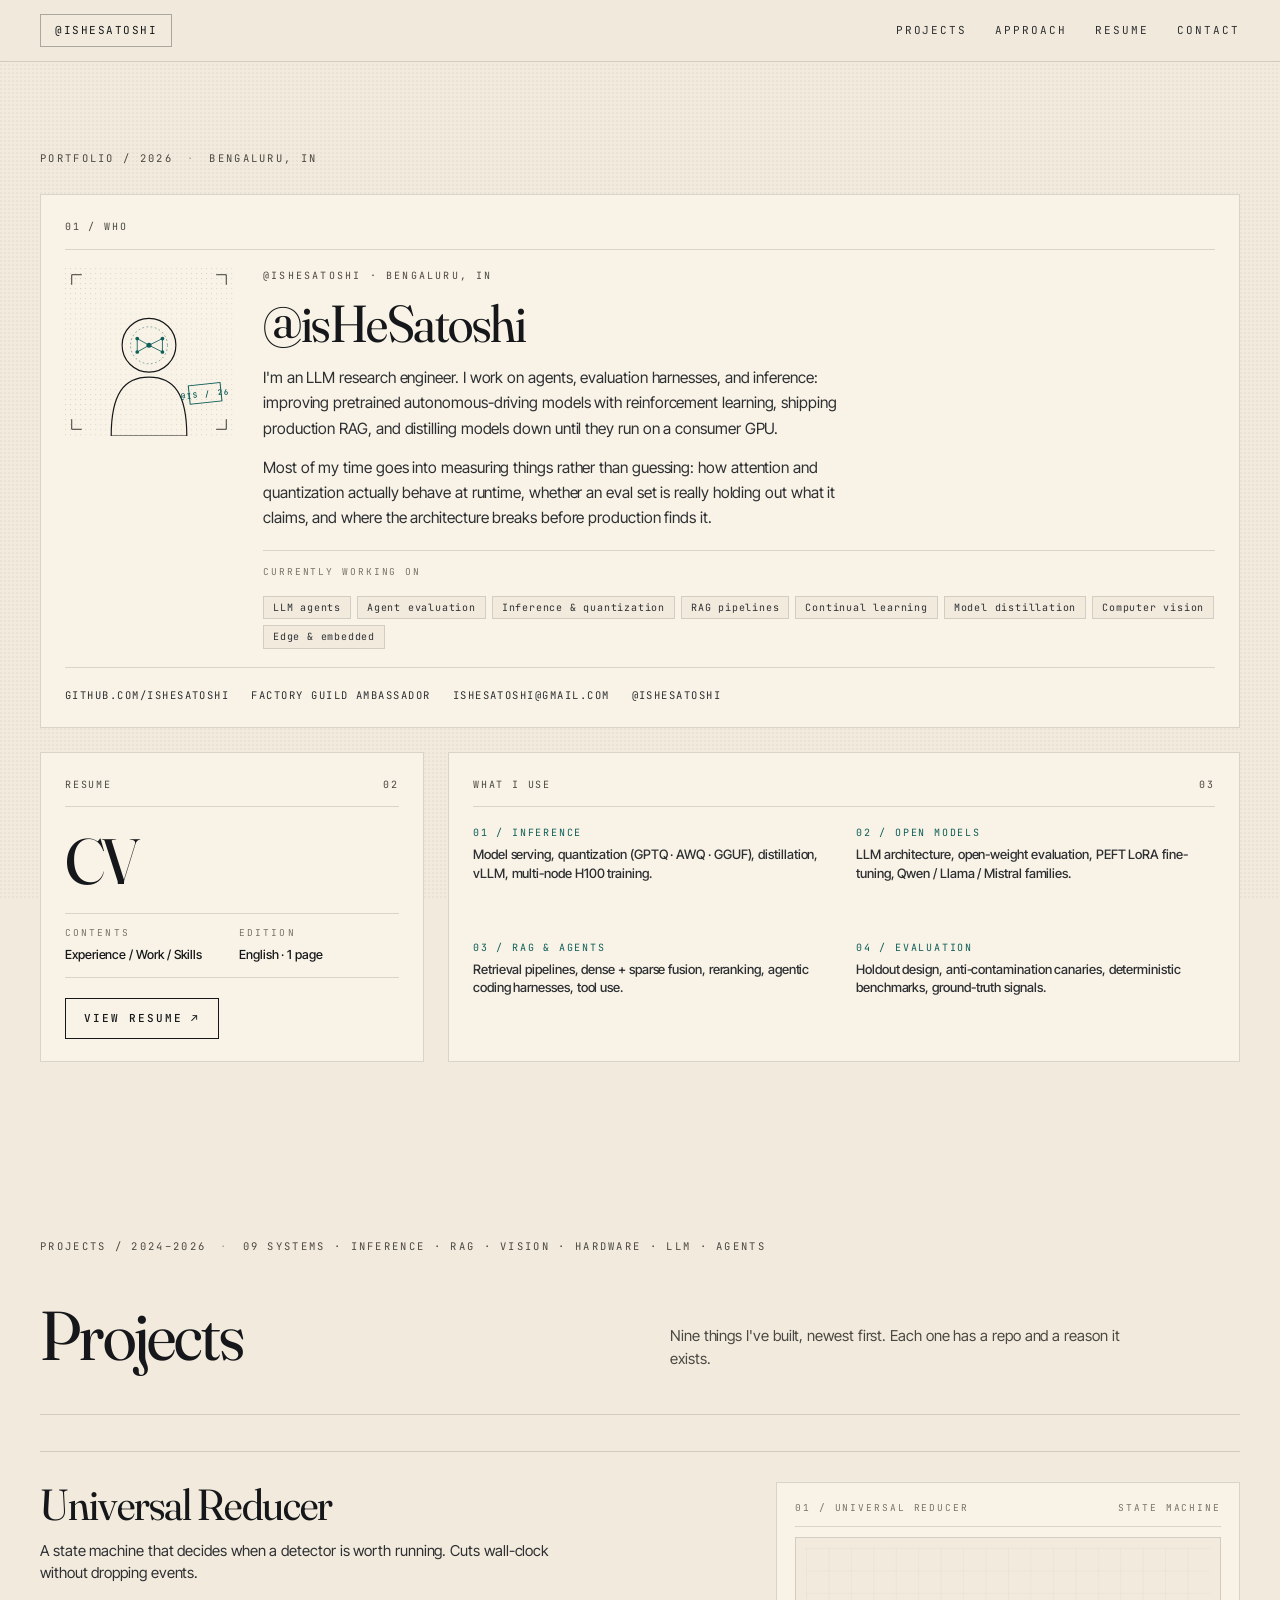
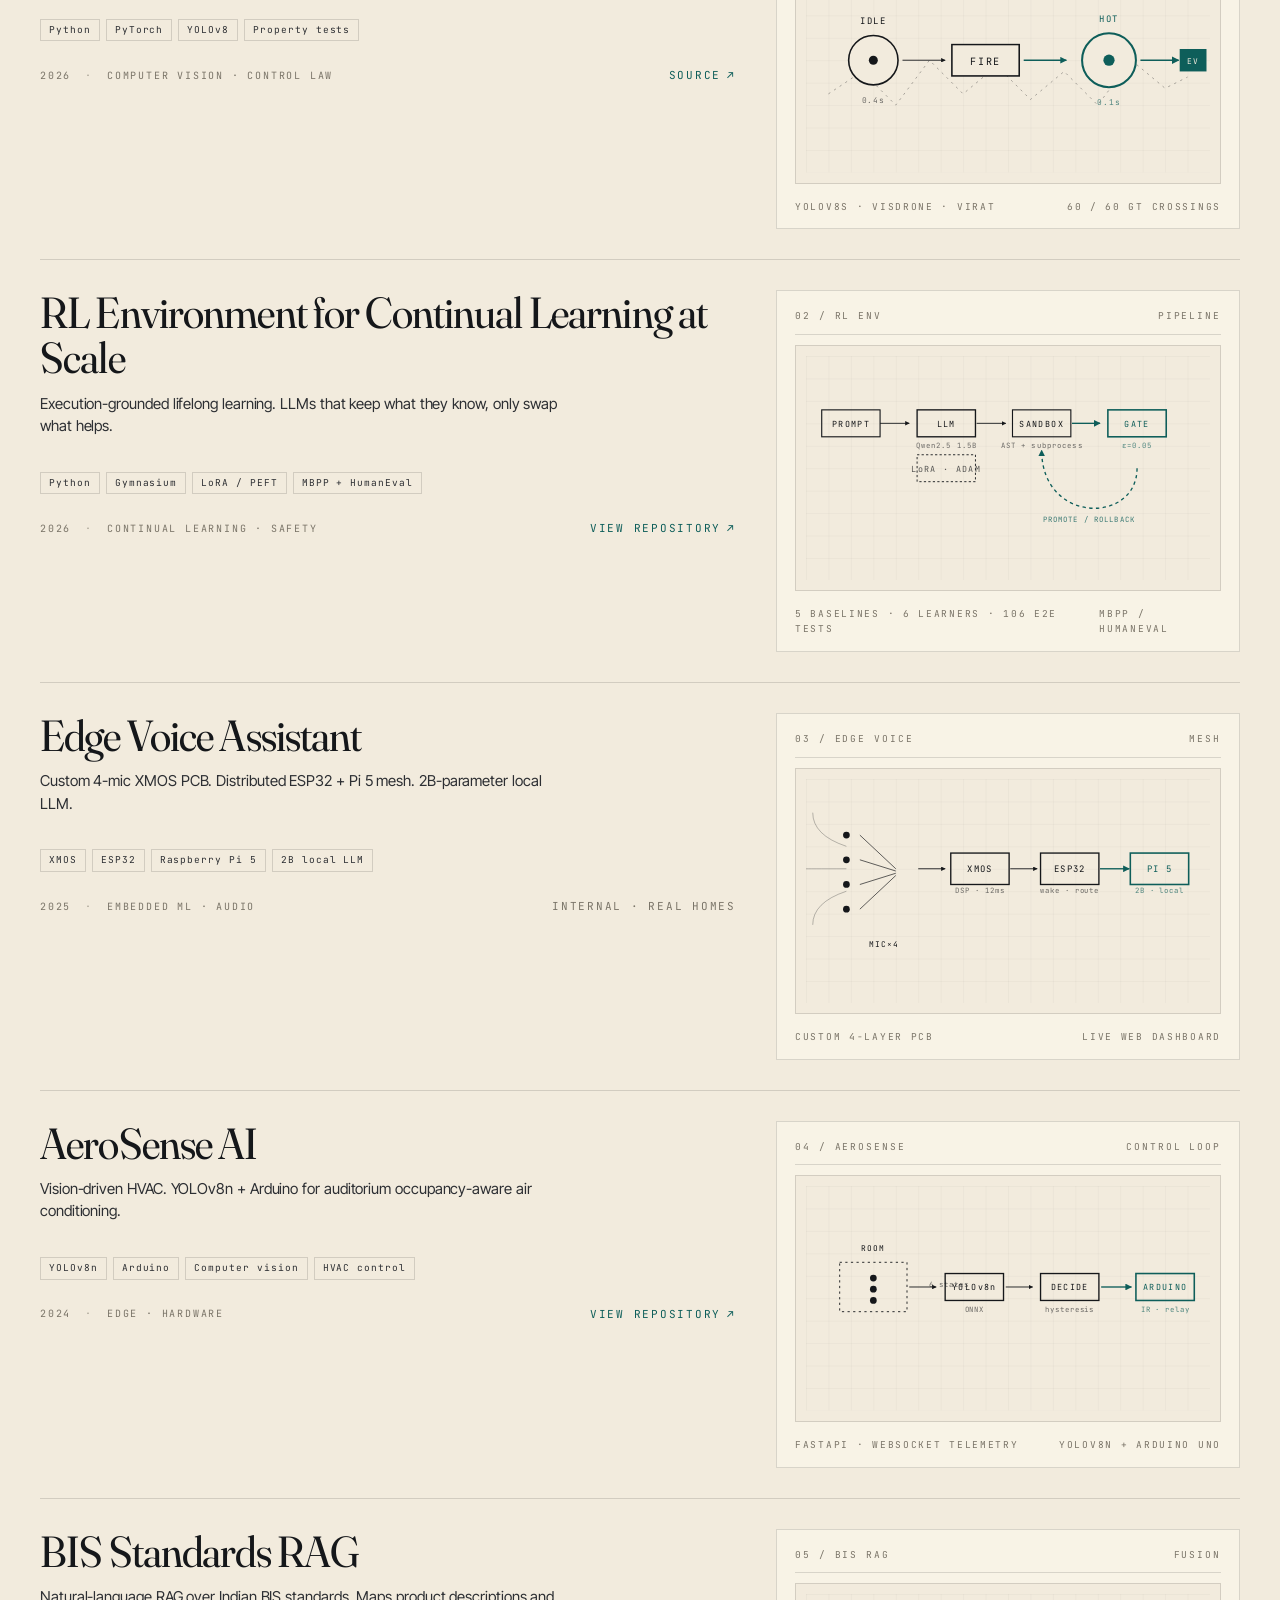
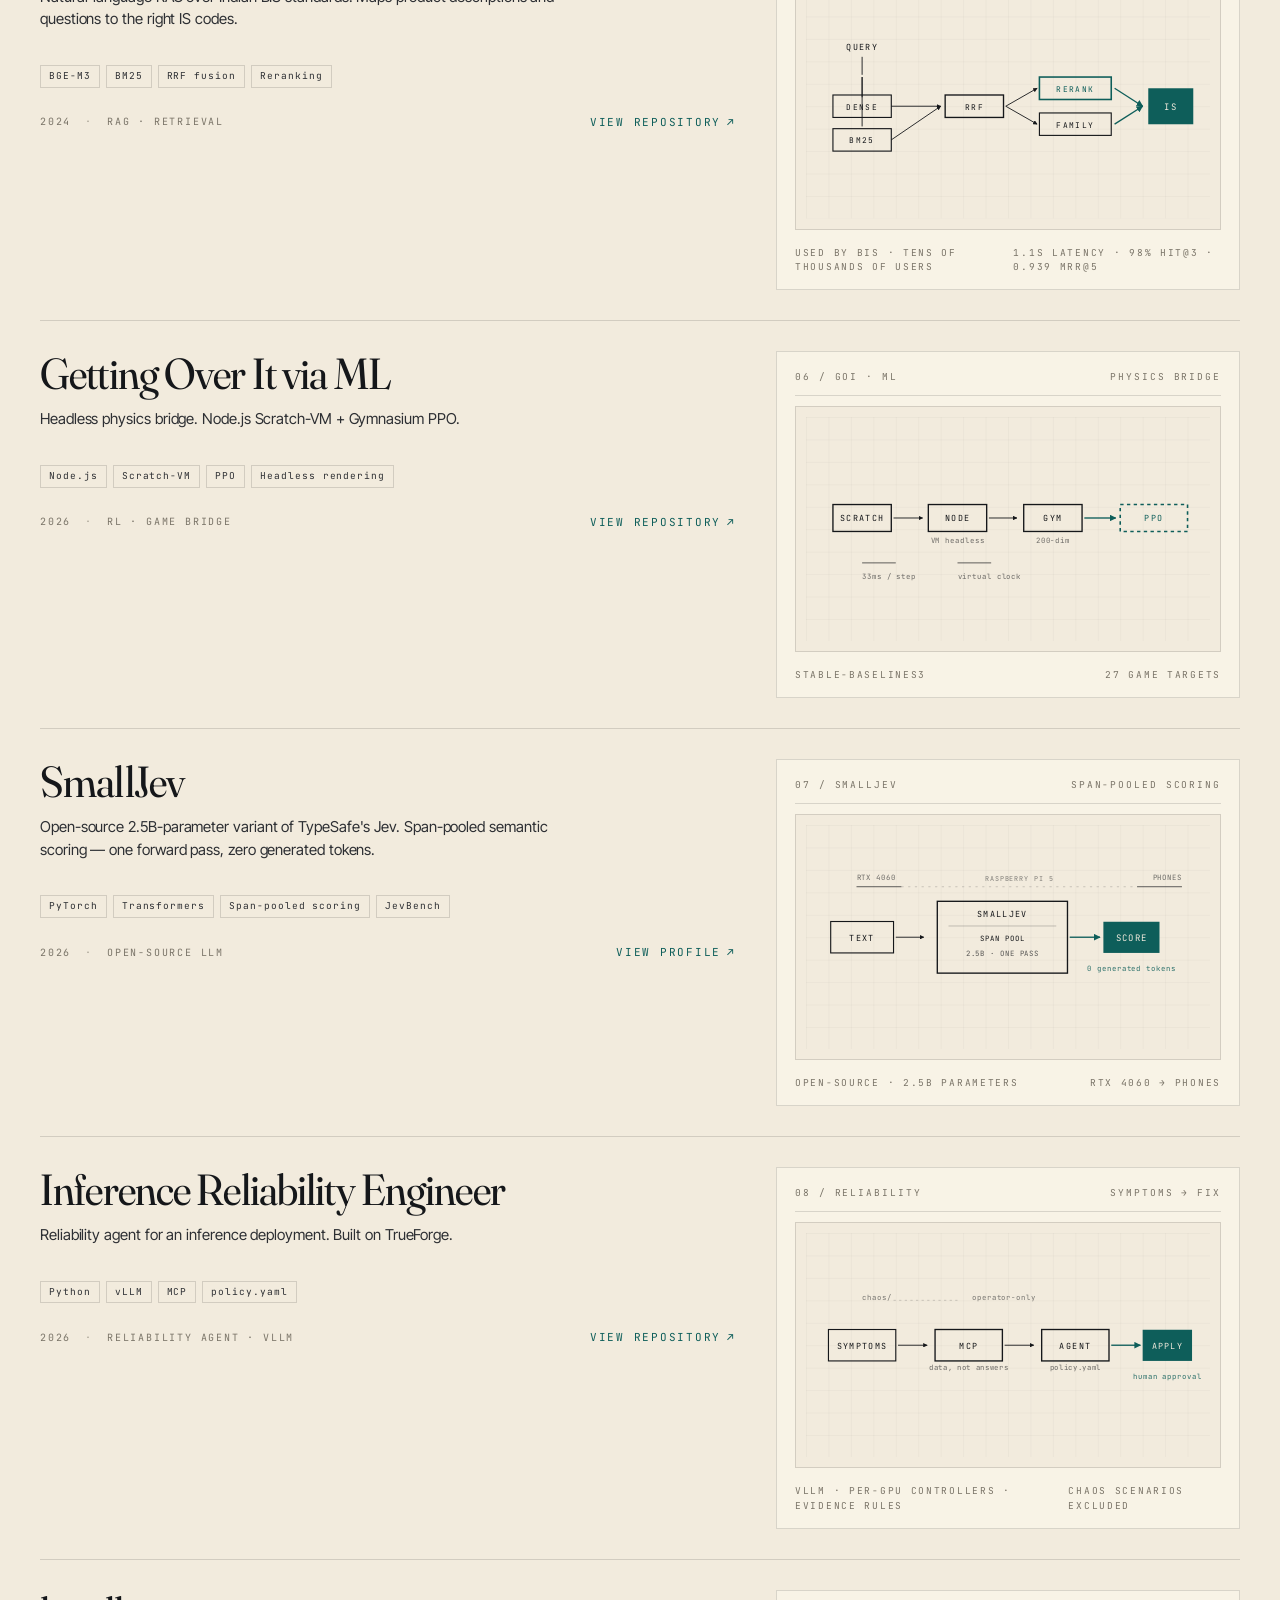
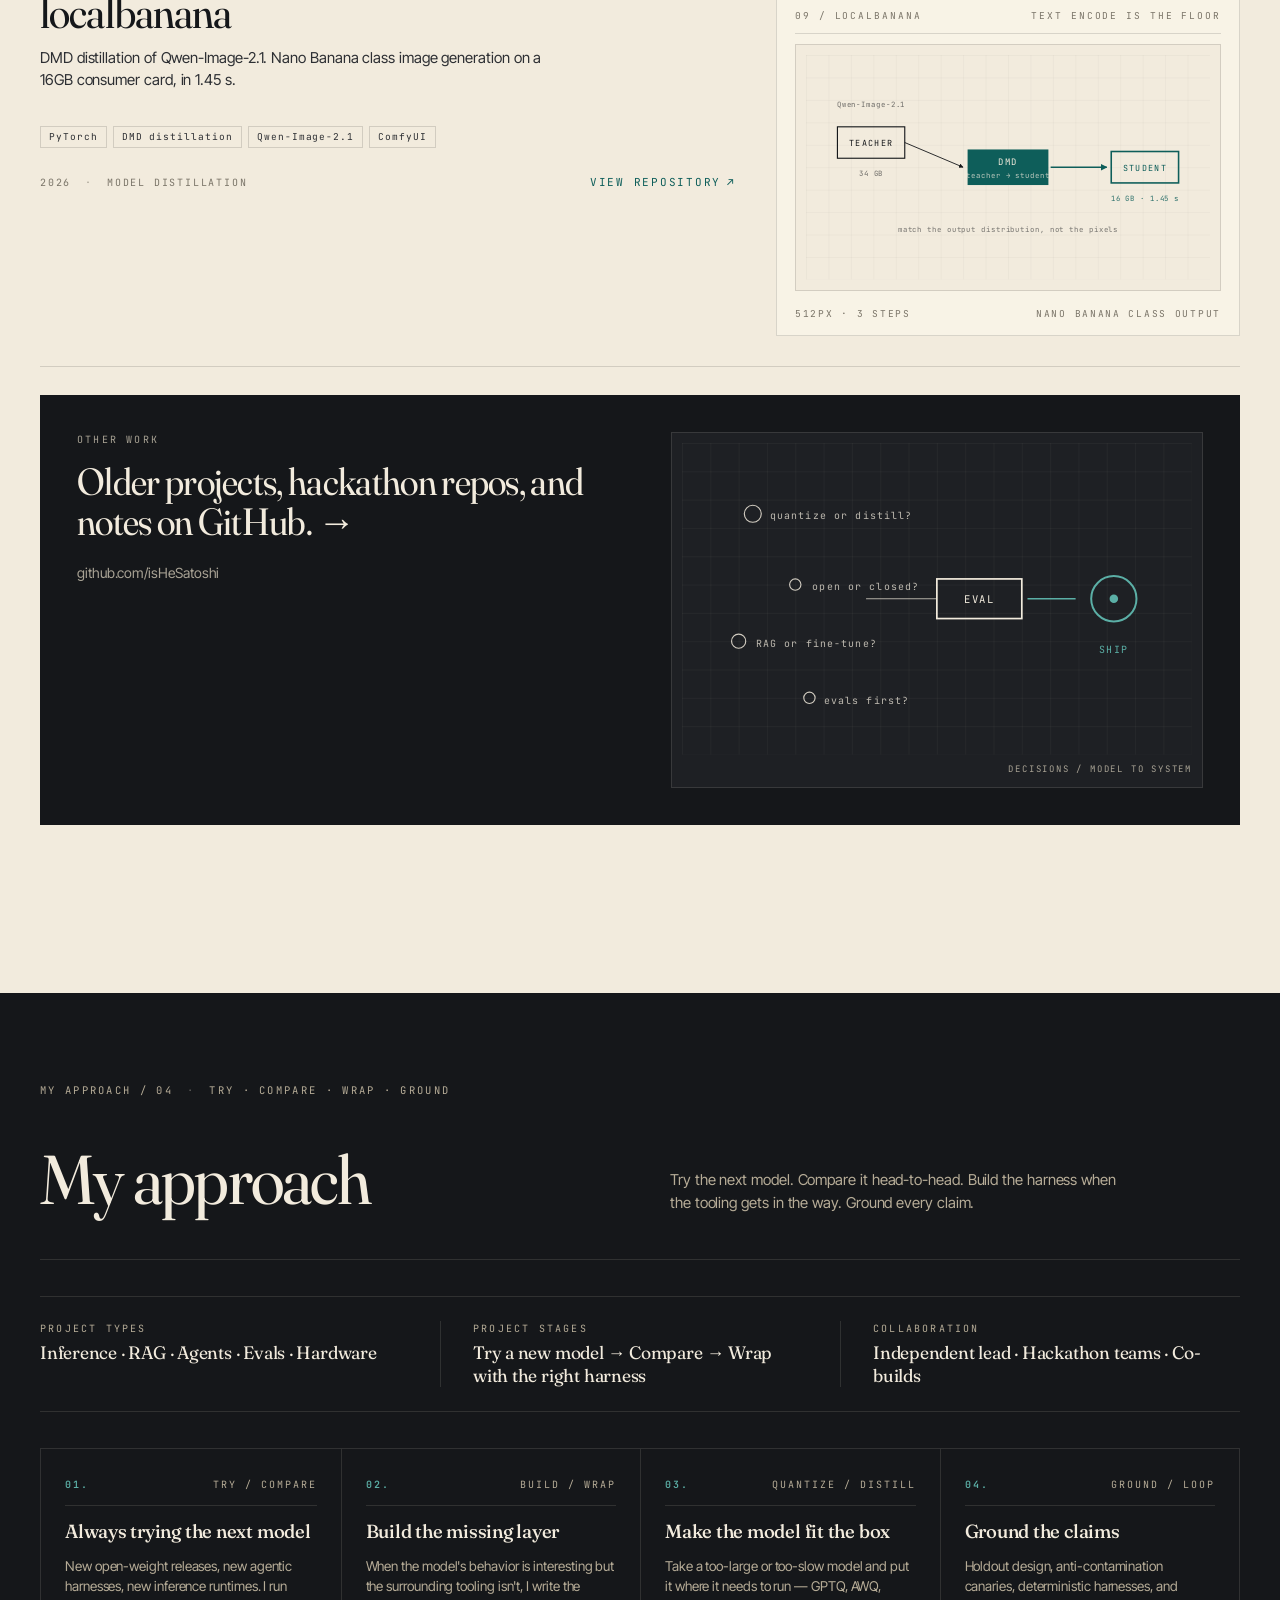
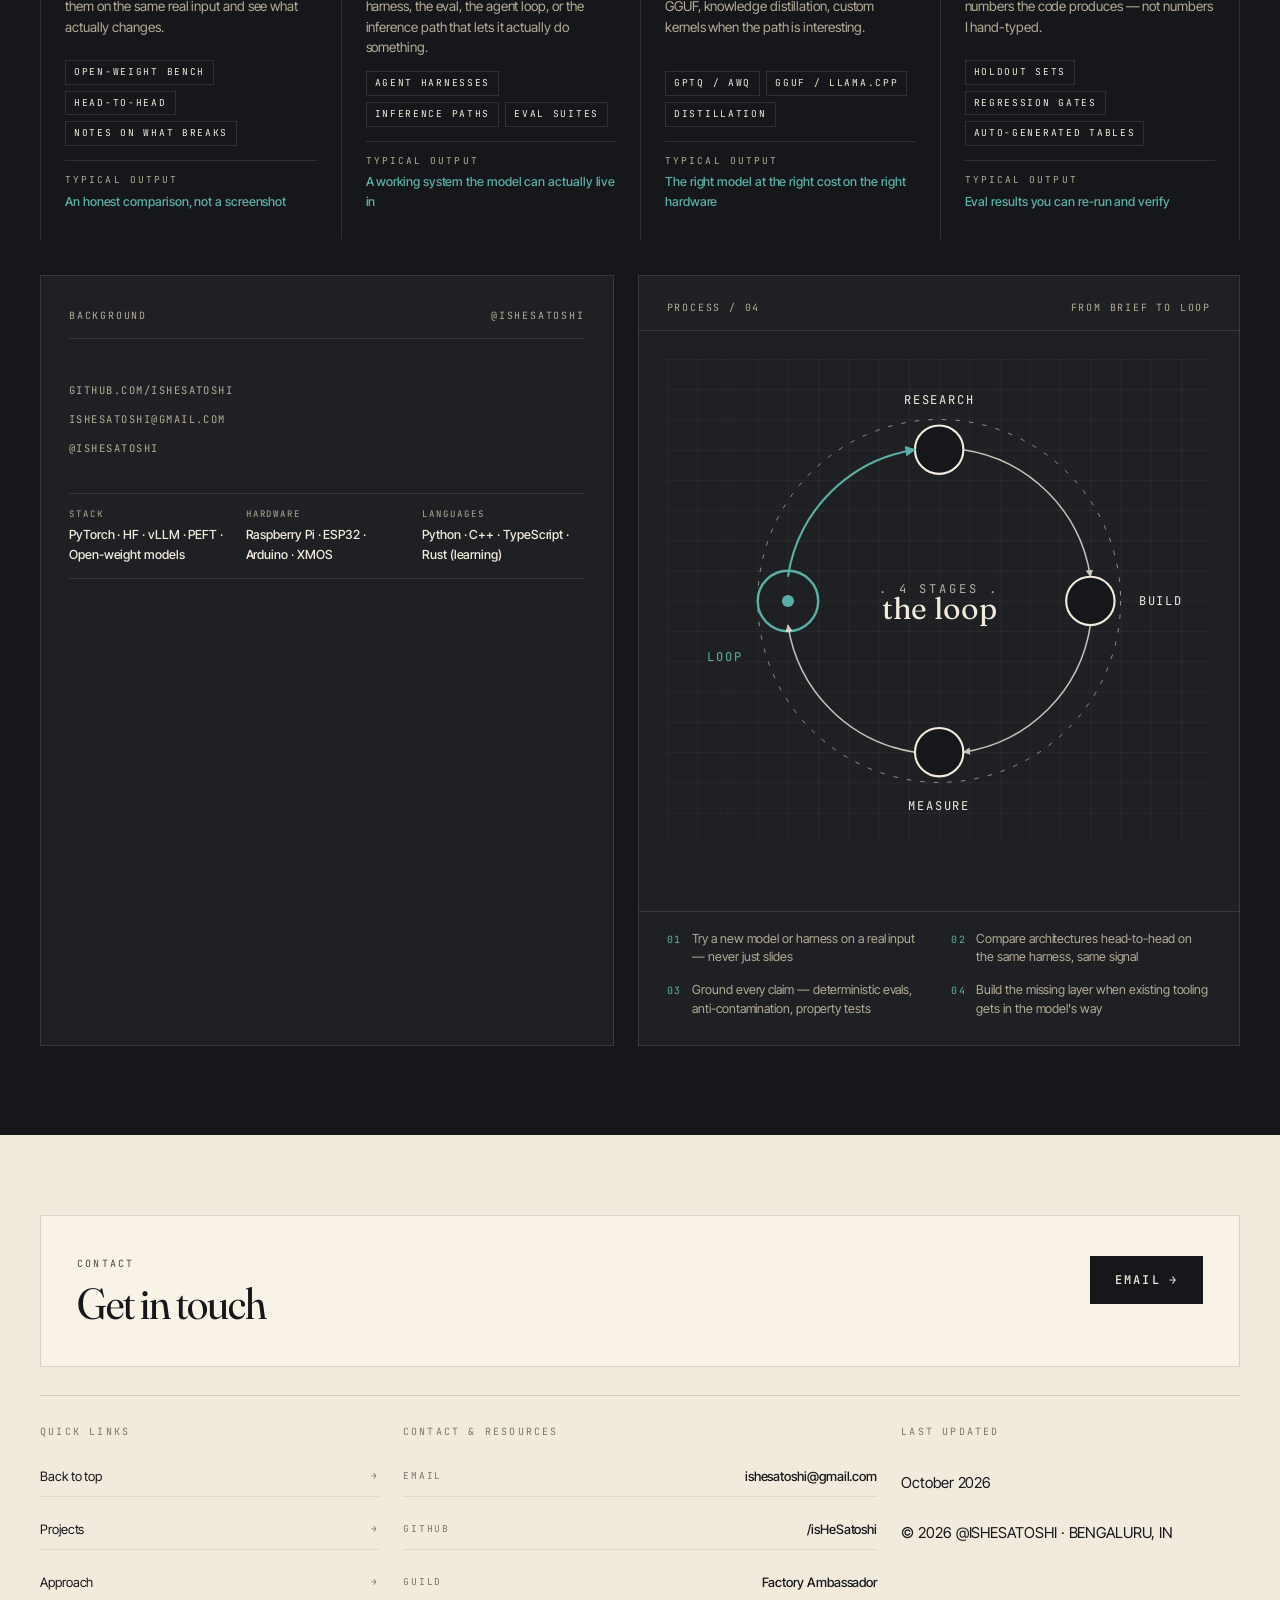
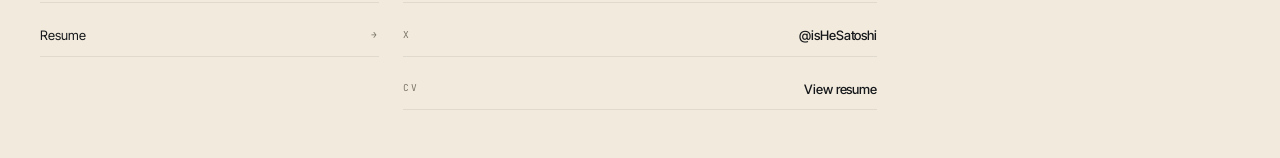
==== index.html @ 45acef99 "Switch contact email to ishesatoshi@gmail.com (UTF-8 safe)" ====
<!doctype html>
<html lang="en">
<head>
  <meta charset="UTF-8" />
  <meta name="viewport" content="width=device-width, initial-scale=1.0" />
  <meta name="theme-color" content="#F2EBDD" />
  <title>@isHeSatoshi</title>
  <meta name="description" content="@isHeSatoshi — personal site. Projects and notes on AI systems, inference, RAG, agents, and evaluation." />

  <link rel="icon" href="data:image/svg+xml;utf8,<svg xmlns='http://www.w3.org/2000/svg' viewBox='0 0 32 32'><rect width='32' height='32' fill='%23F2EBDD'/><circle cx='16' cy='16' r='9' fill='none' stroke='%2315171A' stroke-width='1.2'/><circle cx='16' cy='16' r='2.4' fill='%230E5E5A'/><line x1='16' y1='2' x2='16' y2='30' stroke='%2315171A' stroke-width='0.5'/><line x1='2' y1='16' x2='30' y2='16' stroke='%2315171A' stroke-width='0.5'/></svg>" />

  <link rel="preconnect" href="https://fonts.googleapis.com" />
  <link rel="preconnect" href="https://fonts.gstatic.com" crossorigin />
  <link href="https://fonts.googleapis.com/css2?family=Fraunces:opsz,wght,SOFT,WONK@9..144,300..700,0..100,0..1&family=Inter+Tight:wght@300;400;500;600;700&family=JetBrains+Mono:wght@300;400;500;600&display=swap" rel="stylesheet" />

  <link rel="stylesheet" href="styles.css" />
</head>
<body class="is-loading">

  <!-- ============================================================
       SKIP LINK
       ============================================================ -->
  <a class="skip-link" href="#work">Skip to projects</a>

  <!-- ============================================================
       TOP NAV
       ============================================================ -->
  <header class="nav" role="banner">
    <div class="nav__inner">
      <a class="nav__pill" href="#top" aria-label="Back to top">
        <span class="nav__name">@isHeSatoshi</span>
      </a>
      <nav class="nav__links" aria-label="Primary navigation">
        <a href="#work">Projects</a>
        <a href="#my-approach">Approach</a>
        <a href="resume.html">Resume</a>
        <a href="#contact">Contact</a>
      </nav>
    </div>
  </header>

  <!-- ============================================================
       HERO · multi-card grid on paper
       ============================================================ -->
  <section class="page intro" id="top" aria-labelledby="intro-title">
    <div class="page__shell">

      <div class="kicker" data-reveal>
        <span>PORTFOLIO / 2026</span>
        <span class="kicker__dot" aria-hidden="true">·</span>
        <span>BENGALURU, IN</span>
      </div>

      <div class="hero-grid">

        <!-- 01 / WHO -->
        <article class="card card--identity" data-reveal>
          <header class="card__label">
            <span>01 / WHO</span>
          </header>
          <div class="identity">
            <figure class="identity__scene" aria-hidden="true">
              <!-- Portrait scene · line-art "builder" with AI neural badge -->
              <svg viewBox="0 0 200 200" class="scene-svg">
                <defs>
                  <pattern id="paperDots" x="0" y="0" width="6" height="6" patternUnits="userSpaceOnUse">
                    <circle cx="0.6" cy="0.6" r="0.6" fill="#15171A" opacity="0.18"/>
                  </pattern>
                </defs>
                <rect x="0" y="0" width="200" height="200" fill="url(#paperDots)"/>
                <!-- Frame ticks -->
                <path d="M8 8 L20 8 M8 8 L8 20" stroke="#15171A" stroke-width="1" fill="none"/>
                <path d="M192 8 L180 8 M192 8 L192 20" stroke="#15171A" stroke-width="1" fill="none"/>
                <path d="M8 192 L20 192 M8 192 L8 180" stroke="#15171A" stroke-width="1" fill="none"/>
                <path d="M192 192 L180 192 M192 192 L192 180" stroke="#15171A" stroke-width="1" fill="none"/>
                <!-- Figure: shoulders + head outline -->
                <path d="M55 200 C 55 150, 70 130, 100 130 C 130 130, 145 150, 145 200 Z" fill="none" stroke="#15171A" stroke-width="1.4" stroke-linejoin="round"/>
                <!-- Head: circle -->
                <circle cx="100" cy="92" r="32" fill="none" stroke="#15171A" stroke-width="1.4"/>
                <!-- Neural nodes inside head -->
                <g stroke="#0E5E5A" stroke-width="1" fill="none">
                  <circle cx="100" cy="92" r="22" fill="none" stroke-dasharray="2 3" opacity="0.6"/>
                  <line x1="86" y1="84" x2="100" y2="92"/>
                  <line x1="100" y1="92" x2="116" y2="84"/>
                  <line x1="86" y1="100" x2="100" y2="92"/>
                  <line x1="100" y1="92" x2="116" y2="100"/>
                  <line x1="86" y1="84" x2="86" y2="100"/>
                  <line x1="116" y1="84" x2="116" y2="100"/>
                </g>
                <g fill="#0E5E5A">
                  <circle cx="86" cy="84" r="2.2"/>
                  <circle cx="86" cy="100" r="2.2"/>
                  <circle cx="116" cy="84" r="2.2"/>
                  <circle cx="116" cy="100" r="2.2"/>
                  <circle cx="100" cy="92" r="3"/>
                </g>
                <!-- Stamp -->
                <g transform="translate(150 152) rotate(-6)">
                  <rect x="-2" y="-12" width="38" height="22" fill="none" stroke="#0E5E5A" stroke-width="1.2"/>
                  <text x="17" y="3" text-anchor="middle" font-family="JetBrains Mono, monospace" font-size="9" letter-spacing="1.4" fill="#0E5E5A" font-weight="600">@IS / 26</text>
                </g>
                <!-- Coordinate -->
              </svg>
            </figure>
            <div class="identity__copy">
              <p class="micro-copy">@ISHESATOSHI · BENGALURU, IN</p>
              <h1 id="intro-title">@isHeSatoshi</h1>
              <p class="identity__lede">I'm an LLM research engineer. I work on agents, evaluation harnesses, and inference: improving pretrained autonomous-driving models with reinforcement learning, shipping production RAG, and distilling models down until they run on a consumer GPU.</p>
              <p class="identity__lede">Most of my time goes into measuring things rather than guessing: how attention and quantization actually behave at runtime, whether an eval set is really holding out what it claims, and where the architecture breaks before production finds it.</p>
              <div class="chip-row">
                <span class="chip-row__k">Currently working on</span>
                <ul class="chips">
                  <li>LLM agents</li>
                  <li>Agent evaluation</li>
                  <li>Inference &amp; quantization</li>
                  <li>RAG pipelines</li>
                  <li>Continual learning</li>
                  <li>Model distillation</li>
                  <li>Computer vision</li>
                  <li>Edge &amp; embedded</li>
                </ul>
              </div>
            </div>
          </div>
          <ul class="identity-links" aria-label="Links">
            <li><a href="https://github.com/isHeSatoshi" target="_blank" rel="noopener">github.com/isHeSatoshi</a></li>
            <li><a href="https://factory.ai/ambassador" target="_blank" rel="noopener">Factory Guild Ambassador</a></li>
            <li><a href="mailto:ishesatoshi@gmail.com">ishesatoshi@gmail.com</a></li>
            <li><a href="https://x.com/isHeSatoshi" target="_blank" rel="noopener">@isHeSatoshi</a></li>
          </ul>
        </article>

        <!-- 02 / CV -->
        <article class="card card--cv" data-reveal>
          <header class="card__label">
            <span>RESUME</span>
            <span>02</span>
          </header>
          <div class="cv__body">
            <div class="cv__word">CV</div>
            <dl class="cv__meta">
              <div>
                <dt>Contents</dt>
                <dd>Experience / Work / Skills</dd>
              </div>
              <div>
                <dt>Edition</dt>
                <dd>English · 1 page</dd>
              </div>
            </dl>
            <a class="btn btn--quiet" href="resume.html">View resume <span aria-hidden="true" class="arrow">↗</span></a>
          </div>
        </article>

        <!-- 03 / WHAT I USE -->
        <article class="card card--skills" data-reveal>
          <header class="card__label">
            <span>WHAT I USE</span>
            <span>03</span>
          </header>
          <div class="skill-list">
            <div>
              <span>01 / Inference</span>
              <strong>Model serving, quantization (GPTQ · AWQ · GGUF), distillation, vLLM, multi-node H100 training.</strong>
            </div>
            <div>
              <span>02 / Open Models</span>
              <strong>LLM architecture, open-weight evaluation, PEFT LoRA fine-tuning, Qwen / Llama / Mistral families.</strong>
            </div>
            <div>
              <span>03 / RAG &amp; Agents</span>
              <strong>Retrieval pipelines, dense + sparse fusion, reranking, agentic coding harnesses, tool use.</strong>
            </div>
            <div>
              <span>04 / Evaluation</span>
              <strong>Holdout design, anti-contamination canaries, deterministic benchmarks, ground-truth signals.</strong>
            </div>
          </div>
        </article>

      </div>
    </div>
  </section>

  <!-- ============================================================
       PROJECTS
       ============================================================ -->
  <section class="page work" id="work" aria-labelledby="work-title">
    <div class="page__shell">

      <div class="kicker" data-reveal>
        <span>PROJECTS / 2024&ndash;2026</span>
        <span class="kicker__dot" aria-hidden="true">·</span>
        <span>09 SYSTEMS · INFERENCE · RAG · VISION · HARDWARE · LLM · AGENTS</span>
      </div>

      <header class="section-heading" data-reveal>
        <h2 class="section-title" id="work-title">Projects</h2>
        <p class="section-sub">Nine things I've built, newest first. Each one has a repo and a reason it exists.</p>
      </header>

      <!-- 01 UNIVERSAL REDUCER -->
      <article class="project-row" data-reveal>
        <div class="project-info">
          <div class="project-info__main">
            <h3 class="project-name">Universal Reducer</h3>
            <p class="project-type">A state machine that decides when a detector is worth running. Cuts wall-clock without dropping events.</p>
          </div>
          <ul class="project-tech">
              <li>Python</li>
              <li>PyTorch</li>
              <li>YOLOv8</li>
              <li>Property tests</li>
            </ul>
          <div class="project-footer">
            <div class="project-meta">
              <span>2026</span>
              <span>Computer vision · control law</span>
            </div>
            <a class="case-link" href="https://github.com/isHeSatoshi" target="_blank" rel="noopener">Source <span aria-hidden="true" class="arrow">↗</span></a>
          </div>
        </div>
        <div class="project-visual" aria-hidden="true">
          <div class="project-visual__head">
            <span>01 / UNIVERSAL REDUCER</span>
            <span>STATE MACHINE</span>
          </div>
          <div class="project-visual__stage">
            <svg viewBox="0 0 360 200" class="scene-svg scene-svg--inline">
              <defs>
                <pattern id="ur-grid" width="20" height="20" patternUnits="userSpaceOnUse">
                  <path d="M 20 0 L 0 0 0 20" fill="none" stroke="#15171A" stroke-width="0.3" opacity="0.18"/>
                </pattern>
                <marker id="ur-arr" viewBox="0 0 10 10" refX="9" refY="5" markerWidth="5" markerHeight="5" orient="auto">
                  <path d="M0 0 L10 5 L0 10 z" fill="#15171A"/>
                </marker>
                <marker id="ur-arr-h" viewBox="0 0 10 10" refX="9" refY="5" markerWidth="5" markerHeight="5" orient="auto">
                  <path d="M0 0 L10 5 L0 10 z" fill="#0E5E5A"/>
                </marker>
              </defs>
              <rect x="0" y="0" width="360" height="200" fill="url(#ur-grid)"/>
              <!-- Sample line graph background -->
              <path d="M 20 130 L 50 110 L 80 140 L 110 100 L 140 130 L 170 105 L 200 135 L 230 110 L 260 140 L 290 100 L 320 125 L 340 115" fill="none" stroke="#15171A" stroke-width="0.6" stroke-dasharray="2 4" opacity="0.5"/>
              <!-- IDLE -->
              <g transform="translate(60 100)">
                <circle r="22" fill="#F2EBDD" stroke="#15171A" stroke-width="1.4"/>
                <circle r="4" fill="#15171A"/>
                <text y="-32" text-anchor="middle" font-family="JetBrains Mono, monospace" font-size="8" letter-spacing="1.4" fill="#15171A">IDLE</text>
                <text y="38" text-anchor="middle" font-family="JetBrains Mono, monospace" font-size="7" letter-spacing="0.8" fill="#15171A" opacity="0.6">0.4s</text>
              </g>
              <line x1="86" y1="100" x2="124" y2="100" stroke="#15171A" stroke-width="0.8" marker-end="url(#ur-arr)"/>
              <!-- FIRE -->
              <g transform="translate(160 100)">
                <rect x="-30" y="-14" width="60" height="28" fill="#F2EBDD" stroke="#15171A" stroke-width="1.4"/>
                <text y="4" text-anchor="middle" font-family="JetBrains Mono, monospace" font-size="9" letter-spacing="1.4" fill="#15171A">FIRE</text>
              </g>
              <line x1="194" y1="100" x2="232" y2="100" stroke="#0E5E5A" stroke-width="1.2" marker-end="url(#ur-arr-h)"/>
              <!-- HOT -->
              <g transform="translate(270 100)">
                <circle r="24" fill="#F2EBDD" stroke="#0E5E5A" stroke-width="1.8"/>
                <circle r="5" fill="#0E5E5A"/>
                <text y="-34" text-anchor="middle" font-family="JetBrains Mono, monospace" font-size="8" letter-spacing="1.4" fill="#0E5E5A">HOT</text>
                <text y="40" text-anchor="middle" font-family="JetBrains Mono, monospace" font-size="7" letter-spacing="0.8" fill="#0E5E5A" opacity="0.7">0.1s</text>
              </g>
              <line x1="298" y1="100" x2="332" y2="100" stroke="#0E5E5A" stroke-width="1.4" marker-end="url(#ur-arr-h)"/>
              <!-- EVENT -->
              <g transform="translate(345 100)">
                <rect x="-12" y="-10" width="24" height="20" fill="#0E5E5A"/>
                <text y="3" text-anchor="middle" font-family="JetBrains Mono, monospace" font-size="7" letter-spacing="1" fill="#F2EBDD">EV</text>
              </g>
              <!-- bottom labels -->
            </svg>
          </div>
          <div class="project-visual__foot">
            <span>YOLOv8s · VisDrone · VIRAT</span>
            <span>60 / 60 GT crossings</span>
          </div>
        </div>
      </article>

      <!-- 02 GCL -->
      <article class="project-row" data-reveal>
        <div class="project-info">
          <div class="project-info__main">
            <h3 class="project-name">RL Environment for Continual Learning at Scale</h3>
            <p class="project-type">Execution-grounded lifelong learning. LLMs that keep what they know, only swap what helps.</p>
          </div>
          <ul class="project-tech">
              <li>Python</li>
              <li>Gymnasium</li>
              <li>LoRA / PEFT</li>
              <li>MBPP + HumanEval</li>
            </ul>
          <div class="project-footer">
            <div class="project-meta">
              <span>2026</span>
              <span>Continual learning · safety</span>
            </div>
            <a class="case-link" href="https://github.com/isHeSatoshi/RL-Environment-for-Continual-Learning-at-Scale" target="_blank" rel="noopener">View repository <span aria-hidden="true" class="arrow">↗</span></a>
          </div>
        </div>
        <div class="project-visual" aria-hidden="true">
          <div class="project-visual__head">
            <span>02 / RL ENV</span>
            <span>PIPELINE</span>
          </div>
          <div class="project-visual__stage">
            <svg viewBox="0 0 360 200" class="scene-svg scene-svg--inline">
              <defs>
                <pattern id="gcl-grid" width="20" height="20" patternUnits="userSpaceOnUse">
                  <path d="M 20 0 L 0 0 0 20" fill="none" stroke="#15171A" stroke-width="0.3" opacity="0.18"/>
                </pattern>
                <marker id="gcl-arr" viewBox="0 0 10 10" refX="9" refY="5" markerWidth="5" markerHeight="5" orient="auto">
                  <path d="M0 0 L10 5 L0 10 z" fill="#15171A"/>
                </marker>
                <marker id="gcl-arr-h" viewBox="0 0 10 10" refX="9" refY="5" markerWidth="5" markerHeight="5" orient="auto">
                  <path d="M0 0 L10 5 L0 10 z" fill="#0E5E5A"/>
                </marker>
              </defs>
              <rect x="0" y="0" width="360" height="200" fill="url(#gcl-grid)"/>
              <!-- prompt -->
              <g transform="translate(40 60)">
                <rect x="-26" y="-12" width="52" height="24" fill="none" stroke="#15171A" stroke-width="1"/>
                <text y="3" text-anchor="middle" font-family="JetBrains Mono, monospace" font-size="7.5" letter-spacing="1.2" fill="#15171A">PROMPT</text>
              </g>
              <line x1="66" y1="60" x2="92" y2="60" stroke="#15171A" stroke-width="0.8" marker-end="url(#gcl-arr)"/>
              <!-- LLM -->
              <g transform="translate(125 60)">
                <rect x="-26" y="-12" width="52" height="24" fill="none" stroke="#15171A" stroke-width="1.2"/>
                <text y="3" text-anchor="middle" font-family="JetBrains Mono, monospace" font-size="7.5" letter-spacing="1.2" fill="#15171A">LLM</text>
                <text y="22" text-anchor="middle" font-family="JetBrains Mono, monospace" font-size="6.5" letter-spacing="1" fill="#15171A" opacity="0.6">Qwen2.5 1.5B</text>
              </g>
              <line x1="152" y1="60" x2="178" y2="60" stroke="#15171A" stroke-width="0.8" marker-end="url(#gcl-arr)"/>
              <!-- sandbox -->
              <g transform="translate(210 60)">
                <rect x="-26" y="-12" width="52" height="24" fill="none" stroke="#15171A" stroke-width="1"/>
                <text y="3" text-anchor="middle" font-family="JetBrains Mono, monospace" font-size="7.5" letter-spacing="1.2" fill="#15171A">SANDBOX</text>
                <text y="22" text-anchor="middle" font-family="JetBrains Mono, monospace" font-size="6.5" letter-spacing="1" fill="#15171A" opacity="0.6">AST + subprocess</text>
              </g>
              <line x1="237" y1="60" x2="262" y2="60" stroke="#0E5E5A" stroke-width="1.2" marker-end="url(#gcl-arr-h)"/>
              <!-- gate -->
              <g transform="translate(295 60)">
                <rect x="-26" y="-12" width="52" height="24" fill="none" stroke="#0E5E5A" stroke-width="1.4"/>
                <text y="3" text-anchor="middle" font-family="JetBrains Mono, monospace" font-size="7.5" letter-spacing="1.2" fill="#0E5E5A">GATE</text>
                <text y="22" text-anchor="middle" font-family="JetBrains Mono, monospace" font-size="6.5" letter-spacing="1" fill="#0E5E5A" opacity="0.7">ε=0.05</text>
              </g>
              <!-- loop back arrow -->
              <path d="M 295 100 C 295 150, 210 150, 210 84" fill="none" stroke="#0E5E5A" stroke-width="1.2" stroke-dasharray="3 3" marker-end="url(#gcl-arr-h)"/>
              <text x="252" y="148" text-anchor="middle" font-family="JetBrains Mono, monospace" font-size="6.5" letter-spacing="1" fill="#0E5E5A" opacity="0.8">PROMOTE / ROLLBACK</text>
              <!-- LoRA node -->
              <g transform="translate(125 100)">
                <rect x="-26" y="-12" width="52" height="24" fill="none" stroke="#15171A" stroke-width="0.8" stroke-dasharray="2 2"/>
                <text y="3" text-anchor="middle" font-family="JetBrains Mono, monospace" font-size="7.5" letter-spacing="1.2" fill="#15171A" opacity="0.7">LoRA · ADAM</text>
              </g>
            </svg>
          </div>
          <div class="project-visual__foot">
            <span>5 baselines · 6 learners · 106 E2E tests</span>
            <span>MBPP / HumanEval</span>
          </div>
        </div>
      </article>

      <!-- 03 EDGE VOICE -->
      <article class="project-row" data-reveal>
        <div class="project-info">
          <div class="project-info__main">
            <h3 class="project-name">Edge Voice Assistant</h3>
            <p class="project-type">Custom 4-mic XMOS PCB. Distributed ESP32 + Pi 5 mesh. 2B-parameter local LLM.</p>
          </div>
          <ul class="project-tech">
              <li>XMOS</li>
              <li>ESP32</li>
              <li>Raspberry Pi 5</li>
              <li>2B local LLM</li>
            </ul>
          <div class="project-footer">
            <div class="project-meta">
              <span>2025</span>
              <span>Embedded ML · audio</span>
            </div>
            <span class="case-link case-link--static">Internal · real homes</span>
          </div>
        </div>
        <div class="project-visual" aria-hidden="true">
          <div class="project-visual__head">
            <span>03 / EDGE VOICE</span>
            <span>MESH</span>
          </div>
          <div class="project-visual__stage">
            <svg viewBox="0 0 360 200" class="scene-svg scene-svg--inline">
              <defs>
                <pattern id="ev-grid" width="20" height="20" patternUnits="userSpaceOnUse">
                  <path d="M 20 0 L 0 0 0 20" fill="none" stroke="#15171A" stroke-width="0.3" opacity="0.18"/>
                </pattern>
                <marker id="ev-arr" viewBox="0 0 10 10" refX="9" refY="5" markerWidth="5" markerHeight="5" orient="auto">
                  <path d="M0 0 L10 5 L0 10 z" fill="#15171A"/>
                </marker>
                <marker id="ev-arr-h" viewBox="0 0 10 10" refX="9" refY="5" markerWidth="5" markerHeight="5" orient="auto">
                  <path d="M0 0 L10 5 L0 10 z" fill="#0E5E5A"/>
                </marker>
              </defs>
              <rect x="0" y="0" width="360" height="200" fill="url(#ev-grid)"/>
              <!-- 4 mics -->
              <g transform="translate(36 50)">
                <circle r="3" fill="#15171A"/>
                <circle r="3" cy="22" fill="#15171A"/>
                <circle r="3" cy="44" fill="#15171A"/>
                <circle r="3" cy="66" fill="#15171A"/>
                <text x="20" y="100" font-family="JetBrains Mono, monospace" font-size="7" letter-spacing="1" fill="#15171A">MIC×4</text>
              </g>
              <line x1="48" y1="50" x2="80" y2="80" stroke="#15171A" stroke-width="0.6"/>
              <line x1="48" y1="72" x2="80" y2="82" stroke="#15171A" stroke-width="0.6"/>
              <line x1="48" y1="94" x2="80" y2="84" stroke="#15171A" stroke-width="0.6"/>
              <line x1="48" y1="116" x2="80" y2="86" stroke="#15171A" stroke-width="0.6"/>
              <line x1="100" y1="80" x2="124" y2="80" stroke="#15171A" stroke-width="0.8" marker-end="url(#ev-arr)"/>
              <!-- XMOS -->
              <g transform="translate(155 80)">
                <rect x="-26" y="-14" width="52" height="28" fill="none" stroke="#15171A" stroke-width="1.2"/>
                <text y="3" text-anchor="middle" font-family="JetBrains Mono, monospace" font-size="8" letter-spacing="1.2" fill="#15171A">XMOS</text>
                <text y="22" text-anchor="middle" font-family="JetBrains Mono, monospace" font-size="6.5" letter-spacing="0.8" fill="#15171A" opacity="0.6">DSP · 12ms</text>
              </g>
              <line x1="182" y1="80" x2="206" y2="80" stroke="#15171A" stroke-width="0.8" marker-end="url(#ev-arr)"/>
              <!-- ESP32 -->
              <g transform="translate(235 80)">
                <rect x="-26" y="-14" width="52" height="28" fill="none" stroke="#15171A" stroke-width="1.2"/>
                <text y="3" text-anchor="middle" font-family="JetBrains Mono, monospace" font-size="8" letter-spacing="1.2" fill="#15171A">ESP32</text>
                <text y="22" text-anchor="middle" font-family="JetBrains Mono, monospace" font-size="6.5" letter-spacing="0.8" fill="#15171A" opacity="0.6">wake · route</text>
              </g>
              <line x1="262" y1="80" x2="288" y2="80" stroke="#0E5E5A" stroke-width="1.2" marker-end="url(#ev-arr-h)"/>
              <!-- Pi 5 -->
              <g transform="translate(315 80)">
                <rect x="-26" y="-14" width="52" height="28" fill="none" stroke="#0E5E5A" stroke-width="1.4"/>
                <text y="3" text-anchor="middle" font-family="JetBrains Mono, monospace" font-size="8" letter-spacing="1.2" fill="#0E5E5A">PI 5</text>
                <text y="22" text-anchor="middle" font-family="JetBrains Mono, monospace" font-size="6.5" letter-spacing="0.8" fill="#0E5E5A" opacity="0.7">2B · local</text>
              </g>
              <!-- beamform cones -->
              <path d="M 36 60 Q 6 50 6 30" fill="none" stroke="#15171A" stroke-width="0.5" opacity="0.5"/>
              <path d="M 36 80 Q 0 80 0 80" fill="none" stroke="#15171A" stroke-width="0.5" opacity="0.5"/>
              <path d="M 36 100 Q 6 110 6 130" fill="none" stroke="#15171A" stroke-width="0.5" opacity="0.5"/>
            </svg>
          </div>
          <div class="project-visual__foot">
            <span>Custom 4-layer PCB</span>
            <span>Live web dashboard</span>
          </div>
        </div>
      </article>

      <!-- 04 AEROSENSE -->
      <article class="project-row" data-reveal>
        <div class="project-info">
          <div class="project-info__main">
            <h3 class="project-name">AeroSense AI</h3>
            <p class="project-type">Vision-driven HVAC. YOLOv8n + Arduino for auditorium occupancy-aware air conditioning.</p>
          </div>
          <ul class="project-tech">
              <li>YOLOv8n</li>
              <li>Arduino</li>
              <li>Computer vision</li>
              <li>HVAC control</li>
            </ul>
          <div class="project-footer">
            <div class="project-meta">
              <span>2024</span>
              <span>Edge · hardware</span>
            </div>
            <a class="case-link" href="https://github.com/isHeSatoshi/ard18" target="_blank" rel="noopener">View repository <span aria-hidden="true" class="arrow">↗</span></a>
          </div>
        </div>
        <div class="project-visual" aria-hidden="true">
          <div class="project-visual__head">
            <span>04 / AEROSENSE</span>
            <span>CONTROL LOOP</span>
          </div>
          <div class="project-visual__stage">
            <svg viewBox="0 0 360 200" class="scene-svg scene-svg--inline">
              <defs>
                <pattern id="ae-grid" width="20" height="20" patternUnits="userSpaceOnUse">
                  <path d="M 20 0 L 0 0 0 20" fill="none" stroke="#15171A" stroke-width="0.3" opacity="0.18"/>
                </pattern>
                <marker id="ae-arr" viewBox="0 0 10 10" refX="9" refY="5" markerWidth="5" markerHeight="5" orient="auto">
                  <path d="M0 0 L10 5 L0 10 z" fill="#15171A"/>
                </marker>
                <marker id="ae-arr-h" viewBox="0 0 10 10" refX="9" refY="5" markerWidth="5" markerHeight="5" orient="auto">
                  <path d="M0 0 L10 5 L0 10 z" fill="#0E5E5A"/>
                </marker>
              </defs>
              <rect x="0" y="0" width="360" height="200" fill="url(#ae-grid)"/>
              <!-- room -->
              <g transform="translate(60 90)">
                <rect x="-30" y="-22" width="60" height="44" fill="none" stroke="#15171A" stroke-width="0.8" stroke-dasharray="2 3"/>
                <circle r="3" cy="-8" fill="#15171A"/>
                <circle r="3" cy="2" fill="#15171A"/>
                <circle r="3" cy="12" fill="#15171A"/>
                <text y="-32" text-anchor="middle" font-family="JetBrains Mono, monospace" font-size="7" letter-spacing="1" fill="#15171A">ROOM</text>
                <text x="50" y="0" font-family="JetBrains Mono, monospace" font-size="6.5" letter-spacing="0.8" fill="#15171A" opacity="0.6">6 states</text>
              </g>
              <line x1="92" y1="90" x2="116" y2="90" stroke="#15171A" stroke-width="0.8" marker-end="url(#ae-arr)"/>
              <!-- YOLO -->
              <g transform="translate(150 90)">
                <rect x="-26" y="-12" width="52" height="24" fill="none" stroke="#15171A" stroke-width="1.2"/>
                <text y="3" text-anchor="middle" font-family="JetBrains Mono, monospace" font-size="7.5" letter-spacing="1.2" fill="#15171A">YOLOv8n</text>
                <text y="22" text-anchor="middle" font-family="JetBrains Mono, monospace" font-size="6.5" letter-spacing="0.8" fill="#15171A" opacity="0.6">ONNX</text>
              </g>
              <line x1="178" y1="90" x2="202" y2="90" stroke="#15171A" stroke-width="0.8" marker-end="url(#ae-arr)"/>
              <!-- decide -->
              <g transform="translate(235 90)">
                <rect x="-26" y="-12" width="52" height="24" fill="none" stroke="#15171A" stroke-width="1.2"/>
                <text y="3" text-anchor="middle" font-family="JetBrains Mono, monospace" font-size="7.5" letter-spacing="1.2" fill="#15171A">DECIDE</text>
                <text y="22" text-anchor="middle" font-family="JetBrains Mono, monospace" font-size="6.5" letter-spacing="0.8" fill="#15171A" opacity="0.6">hysteresis</text>
              </g>
              <line x1="263" y1="90" x2="290" y2="90" stroke="#0E5E5A" stroke-width="1.2" marker-end="url(#ae-arr-h)"/>
              <!-- arduino -->
              <g transform="translate(320 90)">
                <rect x="-26" y="-12" width="52" height="24" fill="none" stroke="#0E5E5A" stroke-width="1.4"/>
                <text y="3" text-anchor="middle" font-family="JetBrains Mono, monospace" font-size="7.5" letter-spacing="1.2" fill="#0E5E5A">ARDUINO</text>
                <text y="22" text-anchor="middle" font-family="JetBrains Mono, monospace" font-size="6.5" letter-spacing="0.8" fill="#0E5E5A" opacity="0.7">IR · relay</text>
              </g>
            </svg>
          </div>
          <div class="project-visual__foot">
            <span>FastAPI · WebSocket telemetry</span>
            <span>YOLOv8n + Arduino Uno</span>
          </div>
        </div>
      </article>

      <!-- 05 BIS RAG -->
      <article class="project-row" data-reveal>
        <div class="project-info">
          <div class="project-info__main">
            <h3 class="project-name">BIS Standards RAG</h3>
            <p class="project-type">Natural-language RAG over Indian BIS standards. Maps product descriptions and questions to the right IS codes.</p>
          </div>
          <ul class="project-tech">
              <li>BGE-M3</li>
              <li>BM25</li>
              <li>RRF fusion</li>
              <li>Reranking</li>
            </ul>
          <div class="project-footer">
            <div class="project-meta">
              <span>2024</span>
              <span>RAG · retrieval</span>
            </div>
            <a class="case-link" href="https://github.com/isHeSatoshi/bis_rag" target="_blank" rel="noopener">View repository <span aria-hidden="true" class="arrow">↗</span></a>
          </div>
        </div>
        <div class="project-visual" aria-hidden="true">
          <div class="project-visual__head">
            <span>05 / BIS RAG</span>
            <span>FUSION</span>
          </div>
          <div class="project-visual__stage">
            <svg viewBox="0 0 360 200" class="scene-svg scene-svg--inline">
              <defs>
                <pattern id="bis-grid" width="20" height="20" patternUnits="userSpaceOnUse">
                  <path d="M 20 0 L 0 0 0 20" fill="none" stroke="#15171A" stroke-width="0.3" opacity="0.18"/>
                </pattern>
                <marker id="bis-arr" viewBox="0 0 10 10" refX="9" refY="5" markerWidth="5" markerHeight="5" orient="auto">
                  <path d="M0 0 L10 5 L0 10 z" fill="#15171A"/>
                </marker>
                <marker id="bis-arr-h" viewBox="0 0 10 10" refX="9" refY="5" markerWidth="5" markerHeight="5" orient="auto">
                  <path d="M0 0 L10 5 L0 10 z" fill="#0E5E5A"/>
                </marker>
              </defs>
              <rect x="0" y="0" width="360" height="200" fill="url(#bis-grid)"/>
              <!-- query -->
              <g transform="translate(50 50)">
                <text y="0" text-anchor="middle" font-family="JetBrains Mono, monospace" font-size="7.5" letter-spacing="1.2" fill="#15171A">QUERY</text>
                <line x1="0" y1="6" x2="0" y2="22" stroke="#15171A" stroke-width="0.8"/>
              </g>
              <line x1="50" y1="74" x2="50" y2="92" stroke="#15171A" stroke-width="0.8"/>
              <line x1="50" y1="74" x2="50" y2="118" stroke="#15171A" stroke-width="0.8"/>
              <!-- dense -->
              <g transform="translate(50 100)">
                <rect x="-26" y="-10" width="52" height="20" fill="none" stroke="#15171A" stroke-width="1"/>
                <text y="3" text-anchor="middle" font-family="JetBrains Mono, monospace" font-size="7" letter-spacing="1.2" fill="#15171A">DENSE</text>
              </g>
              <!-- BM25 -->
              <g transform="translate(50 130)">
                <rect x="-26" y="-10" width="52" height="20" fill="none" stroke="#15171A" stroke-width="1"/>
                <text y="3" text-anchor="middle" font-family="JetBrains Mono, monospace" font-size="7" letter-spacing="1.2" fill="#15171A">BM25</text>
              </g>
              <line x1="76" y1="100" x2="120" y2="100" stroke="#15171A" stroke-width="0.8" marker-end="url(#bis-arr)"/>
              <line x1="76" y1="130" x2="120" y2="100" stroke="#15171A" stroke-width="0.8" marker-end="url(#bis-arr)"/>
              <!-- RRF -->
              <g transform="translate(150 100)">
                <rect x="-26" y="-10" width="52" height="20" fill="none" stroke="#15171A" stroke-width="1.2"/>
                <text y="3" text-anchor="middle" font-family="JetBrains Mono, monospace" font-size="7" letter-spacing="1.2" fill="#15171A">RRF</text>
              </g>
              <line x1="178" y1="100" x2="206" y2="84" stroke="#15171A" stroke-width="0.8" marker-end="url(#bis-arr)"/>
              <line x1="178" y1="100" x2="206" y2="116" stroke="#15171A" stroke-width="0.8" marker-end="url(#bis-arr)"/>
              <!-- rerank -->
              <g transform="translate(240 84)">
                <rect x="-32" y="-10" width="64" height="20" fill="none" stroke="#0E5E5A" stroke-width="1.4"/>
                <text y="3" text-anchor="middle" font-family="JetBrains Mono, monospace" font-size="7" letter-spacing="1.2" fill="#0E5E5A">RERANK</text>
              </g>
              <g transform="translate(240 116)">
                <rect x="-32" y="-10" width="64" height="20" fill="none" stroke="#15171A" stroke-width="1"/>
                <text y="3" text-anchor="middle" font-family="JetBrains Mono, monospace" font-size="7" letter-spacing="1.2" fill="#15171A">FAMILY</text>
              </g>
              <line x1="275" y1="84" x2="300" y2="100" stroke="#0E5E5A" stroke-width="1.2" marker-end="url(#bis-arr-h)"/>
              <line x1="275" y1="116" x2="300" y2="100" stroke="#0E5E5A" stroke-width="1.2" marker-end="url(#bis-arr-h)"/>
              <!-- IS code -->
              <g transform="translate(325 100)">
                <rect x="-20" y="-16" width="40" height="32" fill="#0E5E5A"/>
                <text y="3" text-anchor="middle" font-family="JetBrains Mono, monospace" font-size="8" letter-spacing="1.2" fill="#F2EBDD">IS</text>
              </g>
            </svg>
          </div>
          <div class="project-visual__foot">
            <span>Used by BIS · tens of thousands of users</span>
            <span>1.1s latency · 98% Hit@3 · 0.939 MRR@5</span>
          </div>
        </div>
      </article>

      <!-- 06 GETTING OVER IT -->
      <article class="project-row" data-reveal>
        <div class="project-info">
          <div class="project-info__main">
            <h3 class="project-name">Getting Over It via ML</h3>
            <p class="project-type">Headless physics bridge. Node.js Scratch-VM + Gymnasium PPO.</p>
          </div>
          <ul class="project-tech">
              <li>Node.js</li>
              <li>Scratch-VM</li>
              <li>PPO</li>
              <li>Headless rendering</li>
            </ul>
          <div class="project-footer">
            <div class="project-meta">
              <span>2026</span>
              <span>RL · game bridge</span>
            </div>
            <a class="case-link" href="https://github.com/isHeSatoshi/Getting-Over-It-ML" target="_blank" rel="noopener">View repository <span aria-hidden="true" class="arrow">↗</span></a>
          </div>
        </div>
        <div class="project-visual" aria-hidden="true">
          <div class="project-visual__head">
            <span>06 / GOI · ML</span>
            <span>PHYSICS BRIDGE</span>
          </div>
          <div class="project-visual__stage">
            <svg viewBox="0 0 360 200" class="scene-svg scene-svg--inline">
              <defs>
                <pattern id="goi-grid" width="20" height="20" patternUnits="userSpaceOnUse">
                  <path d="M 20 0 L 0 0 0 20" fill="none" stroke="#15171A" stroke-width="0.3" opacity="0.18"/>
                </pattern>
                <marker id="goi-arr" viewBox="0 0 10 10" refX="9" refY="5" markerWidth="5" markerHeight="5" orient="auto">
                  <path d="M0 0 L10 5 L0 10 z" fill="#15171A"/>
                </marker>
                <marker id="goi-arr-h" viewBox="0 0 10 10" refX="9" refY="5" markerWidth="5" markerHeight="5" orient="auto">
                  <path d="M0 0 L10 5 L0 10 z" fill="#0E5E5A"/>
                </marker>
              </defs>
              <rect x="0" y="0" width="360" height="200" fill="url(#goi-grid)"/>
              <g transform="translate(50 90)">
                <rect x="-26" y="-12" width="52" height="24" fill="none" stroke="#15171A" stroke-width="1.2"/>
                <text y="3" text-anchor="middle" font-family="JetBrains Mono, monospace" font-size="7.5" letter-spacing="1.2" fill="#15171A">SCRATCH</text>
              </g>
              <line x1="78" y1="90" x2="104" y2="90" stroke="#15171A" stroke-width="0.8" marker-end="url(#goi-arr)"/>
              <g transform="translate(135 90)">
                <rect x="-26" y="-12" width="52" height="24" fill="none" stroke="#15171A" stroke-width="1.2"/>
                <text y="3" text-anchor="middle" font-family="JetBrains Mono, monospace" font-size="7.5" letter-spacing="1.2" fill="#15171A">NODE</text>
                <text y="22" text-anchor="middle" font-family="JetBrains Mono, monospace" font-size="6.5" letter-spacing="0.8" fill="#15171A" opacity="0.6">VM headless</text>
              </g>
              <line x1="163" y1="90" x2="188" y2="90" stroke="#15171A" stroke-width="0.8" marker-end="url(#goi-arr)"/>
              <g transform="translate(220 90)">
                <rect x="-26" y="-12" width="52" height="24" fill="none" stroke="#15171A" stroke-width="1.2"/>
                <text y="3" text-anchor="middle" font-family="JetBrains Mono, monospace" font-size="7.5" letter-spacing="1.2" fill="#15171A">GYM</text>
                <text y="22" text-anchor="middle" font-family="JetBrains Mono, monospace" font-size="6.5" letter-spacing="0.8" fill="#15171A" opacity="0.6">200-dim</text>
              </g>
              <line x1="248" y1="90" x2="276" y2="90" stroke="#0E5E5A" stroke-width="1.2" marker-end="url(#goi-arr-h)"/>
              <g transform="translate(310 90)">
                <rect x="-30" y="-12" width="60" height="24" fill="none" stroke="#0E5E5A" stroke-width="1.4" stroke-dasharray="3 3"/>
                <text y="3" text-anchor="middle" font-family="JetBrains Mono, monospace" font-size="7.5" letter-spacing="1.2" fill="#0E5E5A">PPO</text>
              </g>
              <!-- clock annotation -->
              <g transform="translate(50 130)">
                <line x1="0" y1="0" x2="30" y2="0" stroke="#15171A" stroke-width="0.6"/>
                <text x="0" y="14" font-family="JetBrains Mono, monospace" font-size="6.5" letter-spacing="0.8" fill="#15171A" opacity="0.6">33ms / step</text>
              </g>
              <g transform="translate(135 130)">
                <line x1="0" y1="0" x2="30" y2="0" stroke="#15171A" stroke-width="0.6"/>
                <text x="0" y="14" font-family="JetBrains Mono, monospace" font-size="6.5" letter-spacing="0.8" fill="#15171A" opacity="0.6">virtual clock</text>
              </g>
            </svg>
          </div>
          <div class="project-visual__foot">
            <span>Stable-Baselines3</span>
            <span>27 game targets</span>
          </div>
        </div>
      </article>

      <!-- 07 SMALLJEV -->
      <article class="project-row" data-reveal>
        <div class="project-info">
          <div class="project-info__main">
            <h3 class="project-name">SmallJev</h3>
            <p class="project-type">Open-source 2.5B-parameter variant of TypeSafe's Jev. Span-pooled semantic scoring — one forward pass, zero generated tokens.</p>
          </div>
          <ul class="project-tech">
              <li>PyTorch</li>
              <li>Transformers</li>
              <li>Span-pooled scoring</li>
              <li>JevBench</li>
            </ul>
          <div class="project-footer">
            <div class="project-meta">
              <span>2026</span>
              <span>Open-source LLM</span>
            </div>
            <a class="case-link" href="https://github.com/isHeSatoshi" target="_blank" rel="noopener">View profile <span aria-hidden="true" class="arrow">↗</span></a>
          </div>
        </div>
        <div class="project-visual" aria-hidden="true">
          <div class="project-visual__head">
            <span>07 / SMALLJEV</span>
            <span>SPAN-POOLED SCORING</span>
          </div>
          <div class="project-visual__stage">
            <svg viewBox="0 0 360 200" class="scene-svg scene-svg--inline">
              <defs>
                <pattern id="smalljev-grid" width="20" height="20" patternUnits="userSpaceOnUse">
                  <path d="M 20 0 L 0 0 0 20" fill="none" stroke="#15171A" stroke-width="0.3" opacity="0.18"/>
                </pattern>
                <marker id="smalljev-arr" viewBox="0 0 10 10" refX="9" refY="5" markerWidth="5" markerHeight="5" orient="auto">
                  <path d="M0 0 L10 5 L0 10 z" fill="#15171A"/>
                </marker>
                <marker id="smalljev-arr-h" viewBox="0 0 10 10" refX="9" refY="5" markerWidth="5" markerHeight="5" orient="auto">
                  <path d="M0 0 L10 5 L0 10 z" fill="#0E5E5A"/>
                </marker>
              </defs>
              <rect x="0" y="0" width="360" height="200" fill="url(#smalljev-grid)"/>

              <!-- Input: TEXT -->
              <g transform="translate(50 100)">
                <rect x="-28" y="-14" width="56" height="28" fill="none" stroke="#15171A" stroke-width="1"/>
                <text y="3" text-anchor="middle" font-family="JetBrains Mono, monospace" font-size="7.5" letter-spacing="1.2" fill="#15171A">TEXT</text>
              </g>
              <line x1="80" y1="100" x2="105" y2="100" stroke="#15171A" stroke-width="0.8" marker-end="url(#smalljev-arr)"/>

              <!-- SmallJev model -->
              <g transform="translate(175 100)">
                <rect x="-58" y="-32" width="116" height="64" fill="none" stroke="#15171A" stroke-width="1.2"/>
                <text y="-18" text-anchor="middle" font-family="JetBrains Mono, monospace" font-size="7.5" letter-spacing="1.2" fill="#15171A">SMALLJEV</text>
                <line x1="-48" y1="-10" x2="48" y2="-10" stroke="#15171A" stroke-width="0.5" opacity="0.4"/>
                <text y="3" text-anchor="middle" font-family="JetBrains Mono, monospace" font-size="6.5" letter-spacing="0.8" fill="#15171A">SPAN POOL</text>
                <text y="17" text-anchor="middle" font-family="JetBrains Mono, monospace" font-size="6.5" letter-spacing="0.8" fill="#15171A" opacity="0.7">2.5B · ONE PASS</text>
              </g>

              <!-- Output: SCORE -->
              <line x1="235" y1="100" x2="262" y2="100" stroke="#0E5E5A" stroke-width="1.2" marker-end="url(#smalljev-arr-h)"/>
              <g transform="translate(290 100)">
                <rect x="-25" y="-14" width="50" height="28" fill="#0E5E5A"/>
                <text y="3" text-anchor="middle" font-family="JetBrains Mono, monospace" font-size="8" letter-spacing="1.2" fill="#F2EBDD">SCORE</text>
              </g>
              <text x="290" y="130" text-anchor="middle" font-family="JetBrains Mono, monospace" font-size="6.5" letter-spacing="0.8" fill="#0E5E5A" opacity="0.85">0 generated tokens</text>

              <!-- Device range -->
              <g transform="translate(45 55)">
                <line x1="0" y1="0" x2="40" y2="0" stroke="#15171A" stroke-width="0.6"/>
                <text x="0" y="-6" font-family="JetBrains Mono, monospace" font-size="6.5" letter-spacing="0.8" fill="#15171A" opacity="0.6">RTX 4060</text>
              </g>
              <g transform="translate(335 55)">
                <line x1="-40" y1="0" x2="0" y2="0" stroke="#15171A" stroke-width="0.6"/>
                <text x="0" y="-6" text-anchor="end" font-family="JetBrains Mono, monospace" font-size="6.5" letter-spacing="0.8" fill="#15171A" opacity="0.6">PHONES</text>
              </g>
              <path d="M 85 55 L 295 55" stroke="#15171A" stroke-width="0.4" stroke-dasharray="2 4" opacity="0.4"/>
              <text x="190" y="50" text-anchor="middle" font-family="JetBrains Mono, monospace" font-size="6" letter-spacing="0.8" fill="#15171A" opacity="0.5">RASPBERRY PI 5</text>

              <!-- FIG + metric -->
            </svg>
          </div>
          <div class="project-visual__foot">
            <span>Open-source · 2.5B parameters</span>
            <span>RTX 4060 → phones</span>
          </div>
        </div>
      </article>

      <!-- 08 INFERENCE RELIABILITY ENGINEER -->
      <article class="project-row" data-reveal>
        <div class="project-info">
          <div class="project-info__main">
            <h3 class="project-name">Inference Reliability Engineer</h3>
            <p class="project-type">Reliability agent for an inference deployment. Built on TrueForge.</p>
          </div>
          <ul class="project-tech">
              <li>Python</li>
              <li>vLLM</li>
              <li>MCP</li>
              <li>policy.yaml</li>
            </ul>
          <div class="project-footer">
            <div class="project-meta">
              <span>2026</span>
              <span>Reliability agent · vLLM</span>
            </div>
            <a class="case-link" href="https://github.com/isHeSatoshi/Inference-Reliability-Engineer" target="_blank" rel="noopener">View repository <span aria-hidden="true" class="arrow">↗</span></a>
          </div>
        </div>
        <div class="project-visual" aria-hidden="true">
          <div class="project-visual__head">
            <span>08 / RELIABILITY</span>
            <span>SYMPTOMS → FIX</span>
          </div>
          <div class="project-visual__stage">
            <svg viewBox="0 0 360 200" class="scene-svg scene-svg--inline">
              <defs>
                <pattern id="ire-grid" width="20" height="20" patternUnits="userSpaceOnUse">
                  <path d="M 20 0 L 0 0 0 20" fill="none" stroke="#15171A" stroke-width="0.3" opacity="0.18"/>
                </pattern>
                <marker id="ire-arr" viewBox="0 0 10 10" refX="9" refY="5" markerWidth="5" markerHeight="5" orient="auto">
                  <path d="M0 0 L10 5 L0 10 z" fill="#15171A"/>
                </marker>
                <marker id="ire-arr-h" viewBox="0 0 10 10" refX="9" refY="5" markerWidth="5" markerHeight="5" orient="auto">
                  <path d="M0 0 L10 5 L0 10 z" fill="#0E5E5A"/>
                </marker>
              </defs>
              <rect x="0" y="0" width="360" height="200" fill="url(#ire-grid)"/>
              <g transform="translate(50 100)">
                <rect x="-30" y="-14" width="60" height="28" fill="none" stroke="#15171A" stroke-width="1"/>
                <text y="3" text-anchor="middle" font-family="JetBrains Mono, monospace" font-size="7.5" letter-spacing="1.2" fill="#15171A">SYMPTOMS</text>
              </g>
              <line x1="82" y1="100" x2="108" y2="100" stroke="#15171A" stroke-width="0.8" marker-end="url(#ire-arr)"/>
              <g transform="translate(145 100)">
                <rect x="-30" y="-14" width="60" height="28" fill="none" stroke="#15171A" stroke-width="1.2"/>
                <text y="3" text-anchor="middle" font-family="JetBrains Mono, monospace" font-size="7.5" letter-spacing="1.2" fill="#15171A">MCP</text>
                <text y="22" text-anchor="middle" font-family="JetBrains Mono, monospace" font-size="6.5" letter-spacing="0.6" fill="#15171A" opacity="0.6">data, not answers</text>
              </g>
              <line x1="177" y1="100" x2="203" y2="100" stroke="#15171A" stroke-width="0.8" marker-end="url(#ire-arr)"/>
              <g transform="translate(240 100)">
                <rect x="-30" y="-14" width="60" height="28" fill="none" stroke="#15171A" stroke-width="1.2"/>
                <text y="3" text-anchor="middle" font-family="JetBrains Mono, monospace" font-size="7.5" letter-spacing="1.2" fill="#15171A">AGENT</text>
                <text y="22" text-anchor="middle" font-family="JetBrains Mono, monospace" font-size="6.5" letter-spacing="0.6" fill="#15171A" opacity="0.6">policy.yaml</text>
              </g>
              <line x1="272" y1="100" x2="298" y2="100" stroke="#0E5E5A" stroke-width="1.2" marker-end="url(#ire-arr-h)"/>
              <g transform="translate(322 100)">
                <rect x="-22" y="-14" width="44" height="28" fill="#0E5E5A"/>
                <text y="3" text-anchor="middle" font-family="JetBrains Mono, monospace" font-size="7.5" letter-spacing="1" fill="#F2EBDD">APPLY</text>
              </g>
              <text x="322" y="130" text-anchor="middle" font-family="JetBrains Mono, monospace" font-size="6.5" letter-spacing="0.8" fill="#0E5E5A" opacity="0.85">human approval</text>
              <text x="50" y="60" font-family="JetBrains Mono, monospace" font-size="6.5" letter-spacing="0.8" fill="#15171A" opacity="0.55">chaos/</text>
              <line x1="78" y1="60" x2="138" y2="60" stroke="#15171A" stroke-width="0.4" stroke-dasharray="2 3" opacity="0.4"/>
              <text x="148" y="60" font-family="JetBrains Mono, monospace" font-size="6.5" letter-spacing="0.8" fill="#15171A" opacity="0.55">operator-only</text>
            </svg>
          </div>
          <div class="project-visual__foot">
            <span>vLLM · per-GPU controllers · evidence rules</span>
            <span>chaos scenarios excluded</span>
          </div>
        </div>
      </article>

      <!-- 09 LOCALBANANA -->
      <article class="project-row" data-reveal>
        <div class="project-info">
          <div class="project-info__main">
            <h3 class="project-name">localbanana</h3>
            <p class="project-type">DMD distillation of Qwen-Image-2.1. Nano Banana class image generation on a 16GB consumer card, in 1.45 s.</p>
          </div>
          <ul class="project-tech">
              <li>PyTorch</li>
              <li>DMD distillation</li>
              <li>Qwen-Image-2.1</li>
              <li>ComfyUI</li>
            </ul>
          <div class="project-footer">
            <div class="project-meta">
              <span>2026</span>
              <span>Model distillation</span>
            </div>
            <a class="case-link" href="https://github.com/isHeSatoshi/localbanana" target="_blank" rel="noopener">View repository <span aria-hidden="true" class="arrow">↗</span></a>
          </div>
        </div>
        <div class="project-visual" aria-hidden="true">
          <div class="project-visual__head">
            <span>09 / LOCALBANANA</span>
            <span>TEXT ENCODE IS THE FLOOR</span>
          </div>
          <div class="project-visual__stage">
            <svg viewBox="0 0 360 200" class="scene-svg scene-svg--inline">
              <defs>
                <pattern id="lb-grid" width="20" height="20" patternUnits="userSpaceOnUse">
                  <path d="M 20 0 L 0 0 0 20" fill="none" stroke="#15171A" stroke-width="0.3" opacity="0.18"/>
                </pattern>
                <marker id="lb-arr" viewBox="0 0 10 10" refX="9" refY="5" markerWidth="5" markerHeight="5" orient="auto">
                  <path d="M0 0 L10 5 L0 10 z" fill="#15171A"/>
                </marker>
                <marker id="lb-arr-h" viewBox="0 0 10 10" refX="9" refY="5" markerWidth="5" markerHeight="5" orient="auto">
                  <path d="M0 0 L10 5 L0 10 z" fill="#0E5E5A"/>
                </marker>
              </defs>
              <rect x="0" y="0" width="360" height="200" fill="url(#lb-grid)"/>
              <!-- teacher -->
              <g transform="translate(58 78)">
                <rect x="-30" y="-14" width="60" height="28" fill="none" stroke="#15171A" stroke-width="1"/>
                <text y="3" text-anchor="middle" font-family="JetBrains Mono, monospace" font-size="7.5" letter-spacing="1.2" fill="#15171A">TEACHER</text>
              </g>
              <text x="58" y="46" text-anchor="middle" font-family="JetBrains Mono, monospace" font-size="6.5" letter-spacing="0.8" fill="#15171A" opacity="0.6">Qwen-Image-2.1</text>
              <text x="58" y="108" text-anchor="middle" font-family="JetBrains Mono, monospace" font-size="6.5" letter-spacing="0.8" fill="#15171A" opacity="0.6">34 GB</text>
              <line x1="88" y1="78" x2="140" y2="100" stroke="#15171A" stroke-width="0.8" marker-end="url(#lb-arr)"/>
              <!-- DMD -->
              <g transform="translate(180 100)">
                <rect x="-36" y="-16" width="72" height="32" fill="#0E5E5A"/>
                <text y="-2" text-anchor="middle" font-family="JetBrains Mono, monospace" font-size="8" letter-spacing="1.2" fill="#F2EBDD">DMD</text>
                <text y="10" text-anchor="middle" font-family="JetBrains Mono, monospace" font-size="6.5" letter-spacing="0.8" fill="#F2EBDD" opacity="0.75">teacher &#8594; student</text>
              </g>
              <line x1="218" y1="100" x2="268" y2="100" stroke="#0E5E5A" stroke-width="1.2" marker-end="url(#lb-arr-h)"/>
              <!-- student -->
              <g transform="translate(302 100)">
                <rect x="-30" y="-14" width="60" height="28" fill="none" stroke="#0E5E5A" stroke-width="1.4"/>
                <text y="3" text-anchor="middle" font-family="JetBrains Mono, monospace" font-size="7.5" letter-spacing="1.2" fill="#0E5E5A">STUDENT</text>
              </g>
              <text x="302" y="130" text-anchor="middle" font-family="JetBrains Mono, monospace" font-size="6.5" letter-spacing="0.8" fill="#0E5E5A" opacity="0.85">16 GB · 1.45 s</text>
              <!-- loss annotation -->
              <g transform="translate(180 158)">
                <text x="0" y="0" text-anchor="middle" font-family="JetBrains Mono, monospace" font-size="6.5" letter-spacing="0.8" fill="#15171A" opacity="0.55">match the output distribution, not the pixels</text>
              </g>
            </svg>
          </div>
          <div class="project-visual__foot">
            <span>512px · 3 steps</span>
            <span>Nano Banana class output</span>
          </div>
        </div>
      </article>

      <a class="all-work-card" href="https://github.com/isHeSatoshi" target="_blank" rel="noopener" data-reveal>
        <div class="work-bridge__copy">
          <span class="micro-copy">OTHER WORK</span>
          <strong>Older projects, hackathon repos, and notes on GitHub. <span aria-hidden="true" class="arrow">→</span></strong>
          <p>github.com/isHeSatoshi</p>
        </div>
        <div class="work-bridge__art" aria-hidden="true">
          <svg viewBox="0 0 360 220" class="scene-svg">
            <defs>
              <pattern id="br-grid" width="20" height="20" patternUnits="userSpaceOnUse">
                <path d="M 20 0 L 0 0 0 20" fill="none" stroke="#F2EBDD" stroke-width="0.3" opacity="0.18"/>
              </pattern>
            </defs>
            <rect x="0" y="0" width="360" height="220" fill="url(#br-grid)"/>
            <!-- left question nodes -->
            <g stroke="#F2EBDD" stroke-width="0.8" fill="none" opacity="0.85">
              <circle cx="50" cy="50" r="6"/>
              <circle cx="80" cy="100" r="4"/>
              <circle cx="40" cy="140" r="5"/>
              <circle cx="90" cy="180" r="4"/>
            </g>
            <g font-family="JetBrains Mono, monospace" font-size="7" letter-spacing="0.8" fill="#F2EBDD" opacity="0.75">
              <text x="62" y="54">quantize or distill?</text>
              <text x="92" y="104">open or closed?</text>
              <text x="52" y="144">RAG or fine-tune?</text>
              <text x="100" y="184">evals first?</text>
            </g>
            <!-- center flow -->
            <line x1="130" y1="110" x2="180" y2="110" stroke="#F2EBDD" stroke-width="0.8" opacity="0.7"/>
            <g transform="translate(210 110)">
              <rect x="-30" y="-14" width="60" height="28" fill="none" stroke="#F2EBDD" stroke-width="1.2"/>
              <text y="3" text-anchor="middle" font-family="JetBrains Mono, monospace" font-size="7.5" letter-spacing="1.2" fill="#F2EBDD">EVAL</text>
            </g>
            <line x1="244" y1="110" x2="278" y2="110" stroke="#5BAFA6" stroke-width="1.2"/>
            <g transform="translate(305 110)">
              <circle r="16" fill="none" stroke="#5BAFA6" stroke-width="1.4"/>
              <circle r="3" fill="#5BAFA6"/>
            </g>
            <text x="305" y="148" text-anchor="middle" font-family="JetBrains Mono, monospace" font-size="7" letter-spacing="1" fill="#5BAFA6">SHIP</text>
          </svg>
          <span class="work-bridge__cap">DECISIONS / MODEL TO SYSTEM</span>
        </div>
      </a>

    </div>
  </section>

  <!-- ============================================================
       MY APPROACH · DARK
       ============================================================ -->
  <section class="page approach" id="my-approach" aria-labelledby="approach-title">
    <div class="page__shell page__shell--dark">

      <div class="kicker kicker--dark" data-reveal>
        <span>MY APPROACH / 04</span>
        <span class="kicker__dot" aria-hidden="true">·</span>
        <span>TRY · COMPARE · WRAP · GROUND</span>
      </div>

      <header class="section-heading section-heading--dark" data-reveal>
        <h2 class="section-title" id="approach-title">My approach</h2>
        <p class="section-sub">Try the next model. Compare it head-to-head. Build the harness when the tooling gets in the way. Ground every claim.</p>
      </header>

      <div class="practice-summary" data-reveal aria-label="Project scope and ways of working">
        <div>
          <span>Project types</span>
          <strong>Inference · RAG · Agents · Evals · Hardware</strong>
        </div>
        <div>
          <span>Project stages</span>
          <strong>Try a new model → Compare → Wrap with the right harness</strong>
        </div>
        <div>
          <span>Collaboration</span>
          <strong>Independent lead · Hackathon teams · Co-builds</strong>
        </div>
      </div>

      <div class="capability-grid">

        <article class="capability-card" data-reveal>
          <div class="capability-head">
            <span>01.</span>
            <span>Try / Compare</span>
          </div>
          <h3>Always trying the next model</h3>
          <p>New open-weight releases, new agentic harnesses, new inference runtimes. I run them on the same real input and see what actually changes.</p>
          <ul class="capability-methods" aria-label="Try / compare methods">
            <li>Open-weight bench</li>
            <li>Head-to-head</li>
            <li>Notes on what breaks</li>
          </ul>
          <div class="capability-output">
            <span>Typical output</span>
            <strong>An honest comparison, not a screenshot</strong>
          </div>
        </article>

        <article class="capability-card" data-reveal>
          <div class="capability-head">
            <span>02.</span>
            <span>Build / Wrap</span>
          </div>
          <h3>Build the missing layer</h3>
          <p>When the model's behavior is interesting but the surrounding tooling isn't, I write the harness, the eval, the agent loop, or the inference path that lets it actually do something.</p>
          <ul class="capability-methods" aria-label="Build / wrap methods">
            <li>Agent harnesses</li>
            <li>Inference paths</li>
            <li>Eval suites</li>
          </ul>
          <div class="capability-output">
            <span>Typical output</span>
            <strong>A working system the model can actually live in</strong>
          </div>
        </article>

        <article class="capability-card" data-reveal>
          <div class="capability-head">
            <span>03.</span>
            <span>Quantize / Distill</span>
          </div>
          <h3>Make the model fit the box</h3>
          <p>Take a too-large or too-slow model and put it where it needs to run — GPTQ, AWQ, GGUF, knowledge distillation, custom kernels when the path is interesting.</p>
          <ul class="capability-methods" aria-label="Quantize / distill methods">
            <li>GPTQ / AWQ</li>
            <li>GGUF / llama.cpp</li>
            <li>Distillation</li>
          </ul>
          <div class="capability-output">
            <span>Typical output</span>
            <strong>The right model at the right cost on the right hardware</strong>
          </div>
        </article>

        <article class="capability-card" data-reveal>
          <div class="capability-head">
            <span>04.</span>
            <span>Ground / Loop</span>
          </div>
          <h3>Ground the claims</h3>
          <p>Holdout design, anti-contamination canaries, deterministic harnesses, and numbers the code produces — not numbers I hand-typed.</p>
          <ul class="capability-methods" aria-label="Ground / loop methods">
            <li>Holdout sets</li>
            <li>Regression gates</li>
            <li>Auto-generated tables</li>
          </ul>
          <div class="capability-output">
            <span>Typical output</span>
            <strong>Eval results you can re-run and verify</strong>
          </div>
        </article>

      </div>

      <div class="about-grid">

        <article class="about-card" data-reveal>
          <header class="card__label card__label--dark">
            <span>BACKGROUND</span>
            <span>@ISHESATOSHI</span>
          </header>
          <ul class="about-links" aria-label="Links">
            <li><a href="https://github.com/isHeSatoshi" target="_blank" rel="noopener">github.com/isHeSatoshi</a></li>
            <li><a href="mailto:ishesatoshi@gmail.com">ishesatoshi@gmail.com</a></li>
            <li><a href="https://x.com/isHeSatoshi" target="_blank" rel="noopener">@isHeSatoshi</a></li>
          </ul>
          <dl class="about-facts">
            <div><dt>Stack</dt><dd>PyTorch · HF · vLLM · PEFT · Open-weight models</dd></div>
            <div><dt>Hardware</dt><dd>Raspberry Pi · ESP32 · Arduino · XMOS</dd></div>
            <div><dt>Languages</dt><dd>Python · C++ · TypeScript · Rust (learning)</dd></div>
          </dl>
        </article>

        <article class="about-card about-card--visual" data-reveal aria-label="The build loop">
          <header class="card__label card__label--dark">
            <span>PROCESS / 04</span>
            <span>FROM BRIEF TO LOOP</span>
          </header>
          <div class="about-illustration">
            <svg viewBox="0 0 360 340" class="scene-svg">
              <defs>
                <pattern id="loop-grid-d" width="20" height="20" patternUnits="userSpaceOnUse">
                  <path d="M 20 0 L 0 0 0 20" fill="none" stroke="#F2EBDD" stroke-width="0.3" opacity="0.18"/>
                </pattern>
                <marker id="loop-arr-d" viewBox="0 0 10 10" refX="9" refY="5" markerWidth="5" markerHeight="5" orient="auto">
                  <path d="M0 0 L10 5 L0 10 z" fill="#F2EBDD"/>
                </marker>
                <marker id="loop-arr-h-d" viewBox="0 0 10 10" refX="9" refY="5" markerWidth="5" markerHeight="5" orient="auto">
                  <path d="M0 0 L10 5 L0 10 z" fill="#5BAFA6"/>
                </marker>
              </defs>
              <rect x="0" y="0" width="360" height="320" fill="url(#loop-grid-d)"/>
              <!-- center -->
              <circle cx="180" cy="160" r="120" fill="none" stroke="#F2EBDD" stroke-width="0.6" stroke-dasharray="3 6" opacity="0.6"/>
              <!-- four nodes -->
              <g transform="translate(180 60)">
                <circle r="16" fill="#15171A" stroke="#F2EBDD" stroke-width="1.4"/>
                <text y="-30" text-anchor="middle" font-family="JetBrains Mono, monospace" font-size="8" letter-spacing="1.2" fill="#F2EBDD">RESEARCH</text>
              </g>
              <g transform="translate(280 160)">
                <circle r="16" fill="#15171A" stroke="#F2EBDD" stroke-width="1.4"/>
                <text x="32" y="3" font-family="JetBrains Mono, monospace" font-size="8" letter-spacing="1.2" fill="#F2EBDD">BUILD</text>
              </g>
              <g transform="translate(180 260)">
                <circle r="16" fill="#15171A" stroke="#F2EBDD" stroke-width="1.4"/>
                <text y="38" text-anchor="middle" font-family="JetBrains Mono, monospace" font-size="8" letter-spacing="1.2" fill="#F2EBDD">MEASURE</text>
              </g>
              <g transform="translate(80 160)">
                <circle r="20" fill="none" stroke="#5BAFA6" stroke-width="1.6"/>
                <circle r="4" fill="#5BAFA6"/>
                <text x="-30" y="40" text-anchor="end" font-family="JetBrains Mono, monospace" font-size="8" letter-spacing="1.2" fill="#5BAFA6">LOOP</text>
              </g>
              <!-- arcs -->
              <path d="M 196 60 A 100 100 0 0 1 280 144" fill="none" stroke="#F2EBDD" stroke-width="1" marker-end="url(#loop-arr-d)" opacity="0.8"/>
              <path d="M 280 176 A 100 100 0 0 1 196 260" fill="none" stroke="#F2EBDD" stroke-width="1" marker-end="url(#loop-arr-d)" opacity="0.8"/>
              <path d="M 164 260 A 100 100 0 0 1 80 176" fill="none" stroke="#F2EBDD" stroke-width="1" marker-end="url(#loop-arr-d)" opacity="0.8"/>
              <path d="M 80 144 A 100 100 0 0 1 164 60" fill="none" stroke="#5BAFA6" stroke-width="1.4" marker-end="url(#loop-arr-h-d)"/>
              <!-- center text -->
              <text x="180" y="155" text-anchor="middle" font-family="JetBrains Mono, monospace" font-size="8" letter-spacing="2" fill="#F2EBDD" opacity="0.7">. 4 STAGES .</text>
              <text x="180" y="172" text-anchor="middle" font-family="Fraunces, serif" font-size="20" font-variation-settings="'opsz' 144, 'SOFT' 30, 'WONK' 1" fill="#F2EBDD">the loop</text>
              <!-- bottom caption -->
            </svg>
          </div>
          <ol class="process-list" aria-label="Process steps">
            <li><span>01</span><p>Try a new model or harness on a real input — never just slides</p></li>
            <li><span>02</span><p>Compare architectures head-to-head on the same harness, same signal</p></li>
            <li><span>03</span><p>Ground every claim — deterministic evals, anti-contamination, property tests</p></li>
            <li><span>04</span><p>Build the missing layer when existing tooling gets in the model's way</p></li>
          </ol>
        </article>

      </div>

    </div>
  </section>

  <!-- ============================================================
       CONTACT / FOOTER
       ============================================================ -->
  <footer class="page site-footer" id="contact" role="contentinfo">
    <div class="page__shell">

      <section class="contact-card" aria-labelledby="contact-title" data-reveal>
        <div>
          <p class="micro-copy">CONTACT</p>
          <h2 id="contact-title">Get in touch</h2>
        </div>
        <a class="btn btn--primary btn--lg" href="mailto:ishesatoshi@gmail.com">Email <span aria-hidden="true" class="arrow">→</span></a>
      </section>

      <div class="footer-grid" data-reveal>
        <section class="footer-card">
          <p class="footer-title">Quick links</p>
          <a href="#top">Back to top <span aria-hidden="true" class="arrow">→</span></a>
          <a href="#work">Projects <span aria-hidden="true" class="arrow">→</span></a>
          <a href="#my-approach">Approach <span aria-hidden="true" class="arrow">→</span></a>
          <a href="resume.html">Resume <span aria-hidden="true" class="arrow">→</span></a>
        </section>
        <section class="footer-card">
          <p class="footer-title">Contact &amp; resources</p>
          <a class="footer-action" href="mailto:ishesatoshi@gmail.com">
            <span>Email</span><b>ishesatoshi@gmail.com</b>
          </a>
          <a class="footer-action" href="https://github.com/isHeSatoshi" target="_blank" rel="noopener">
            <span>GitHub</span><b>/isHeSatoshi</b>
          </a>
          <a class="footer-action" href="https://factory.ai/ambassador" target="_blank" rel="noopener">
            <span>Guild</span><b>Factory Ambassador</b>
          </a>
          <a class="footer-action" href="https://x.com/isHeSatoshi" target="_blank" rel="noopener">
            <span>X</span><b>@isHeSatoshi</b>
          </a>
          <a class="footer-action" href="resume.html">
            <span>CV</span><b>View resume</b>
          </a>
        </section>
        <section class="footer-card">
          <p class="footer-title">Last updated</p>
          <p>October 2026</p>
          <span>© 2026 @ISHESATOSHI · BENGALURU, IN</span>
        </section>
      </div>

    </div>
  </footer>

  <script src="script.js"></script>
</body>
</html>
---- styles.css ----
/* =========================================================
   @isHeSatoshi · v6 — editorial field manual
   paper cream · ink · deep teal signal · Awwwards restraint
   ========================================================= */

/* 1. TOKENS ---------------------------------------------------- */
:root {
  --paper:        #F2EBDD;
  --paper-2:      #E8DFCC;
  --paper-3:      #F8F3E6;
  --paper-edge:   #DDD3BC;
  --ink:          #15171A;
  --ink-2:        #2D2F33;
  --ink-3:        #4A4842;
  --ink-mute:     #7A7468;
  --ink-faint:    #A8A294;

  --rule:         rgba(21, 23, 26, 0.14);
  --rule-soft:    rgba(21, 23, 26, 0.08);
  --rule-strong:  rgba(21, 23, 26, 0.32);

  --signal:       #0E5E5A;   /* deep teal */
  --signal-2:     #5BAFA6;   /* lighter teal for dark sections */
  --signal-warm:  #B8623A;   /* terracotta — used very sparingly */

  --dark:         #15171A;
  --dark-2:       #1E2024;
  --dark-rule:    rgba(242, 235, 221, 0.12);
  --dark-rule-soft: rgba(242, 235, 221, 0.06);
  --dark-ink:     #F2EBDD;
  --dark-mute:    #B6AC97;

  --ff-display:   'Fraunces', 'Times New Roman', Georgia, serif;
  --ff-body:      'Inter Tight', -apple-system, BlinkMacSystemFont, 'Segoe UI', Roboto, sans-serif;
  --ff-mono:      'JetBrains Mono', 'SF Mono', Menlo, Consolas, monospace;

  --ease:         cubic-bezier(0.65, 0, 0.35, 1);
  --ease-out:     cubic-bezier(0.16, 1, 0.3, 1);
  --ease-in:      cubic-bezier(0.6, 0, 0.7, 0.2);

  --maxw:         1280px;
  --shell-pad-x:  40px;
  --shell-pad-y:  88px;
  --gap:          20px;
  --gutter:       24px;
}

/* 2. RESET ----------------------------------------------------- */
*, *::before, *::after { box-sizing: border-box; }
html {
  -webkit-text-size-adjust: 100%;
  text-rendering: optimizeLegibility;
  -webkit-font-smoothing: antialiased;
  -moz-osx-font-smoothing: grayscale;
  scroll-behavior: smooth;
}
body {
  margin: 0;
  font-family: var(--ff-body);
  font-size: 15px;
  line-height: 1.55;
  color: var(--ink);
  background: var(--paper);
  letter-spacing: -0.005em;
  overflow-x: hidden;
  /* paper grain — ultra subtle dot pattern */
  background-image:
    radial-gradient(circle at 1px 1px, rgba(21, 23, 26, 0.045) 1px, transparent 0);
  background-size: 4px 4px;
  background-attachment: fixed;
}
img, svg { display: block; max-width: 100%; }
a { color: inherit; text-decoration: none; }
::selection { background: var(--signal); color: var(--paper); }

button { font: inherit; color: inherit; background: none; border: 0; padding: 0; cursor: pointer; }

.skip-link {
  position: absolute; top: -100px; left: 16px;
  background: var(--ink); color: var(--paper);
  padding: 8px 12px; font-family: var(--ff-mono); font-size: 11px;
  letter-spacing: 0.14em; text-transform: uppercase;
  z-index: 100;
  transition: top 200ms var(--ease);
}
.skip-link:focus { top: 16px; }

/* page-load fade */
body.is-loading { opacity: 0; }
body.is-loaded  { opacity: 1; transition: opacity 500ms var(--ease) 80ms; }

/* 3. NAV ------------------------------------------------------- */
.nav {
  position: sticky;
  top: 0;
  z-index: 40;
  background: rgba(242, 235, 221, 0.86);
  backdrop-filter: blur(10px); -webkit-backdrop-filter: blur(10px);
  border-bottom: 1px solid var(--rule);
}
.nav__inner {
  max-width: var(--maxw);
  margin: 0 auto;
  padding: 14px var(--shell-pad-x);
  display: flex;
  align-items: center;
  justify-content: space-between;
  gap: 16px;
}
.nav__pill {
  display: inline-flex;
  align-items: center;
  gap: 12px;
  padding: 7px 14px;
  border: 1px solid var(--rule-strong);
  background: var(--paper);
  font-family: var(--ff-mono);
  font-size: 11px;
  letter-spacing: 0.14em;
  text-transform: uppercase;
  color: var(--ink);
  transition: border-color 220ms var(--ease), color 220ms var(--ease);
}
.nav__pill:hover { border-color: var(--signal); color: var(--signal); }
.nav__links {
  display: inline-flex;
  align-items: center;
  gap: 28px;
  font-family: var(--ff-mono);
  font-size: 11px;
  letter-spacing: 0.18em;
  text-transform: uppercase;
}
.nav__links a {
  position: relative;
  color: var(--ink-2);
  padding: 4px 0;
  transition: color 200ms var(--ease);
}
.nav__links a::after {
  content: '';
  position: absolute;
  left: 0; right: 100%;
  bottom: 0;
  height: 1px;
  background: var(--signal);
  transition: right 260ms var(--ease);
}
.nav__links a:hover { color: var(--signal); }
.nav__links a:hover::after { right: 0; }

/* 5. PAGE SHELL ----------------------------------------------- */
.page {
  padding: 0;
  background: transparent;
}
.page__shell {
  max-width: var(--maxw);
  margin: 0 auto;
  padding: var(--shell-pad-y) var(--shell-pad-x);
  position: relative;
}
.page__shell--dark {
  background: var(--dark);
  color: var(--dark-ink);
  max-width: none;
  padding-left: max(var(--shell-pad-x), calc((100vw - var(--maxw)) / 2 + var(--shell-pad-x)));
  padding-right: max(var(--shell-pad-x), calc((100vw - var(--maxw)) / 2 + var(--shell-pad-x)));
}

/* 6. KICKER (section eyebrow) --------------------------------- */
.kicker {
  display: flex;
  align-items: center;
  gap: 14px;
  font-family: var(--ff-mono);
  font-size: 10.5px;
  letter-spacing: 0.22em;
  text-transform: uppercase;
  color: var(--ink-3);
  margin-bottom: 28px;
  flex-wrap: wrap;
}
.kicker__dot { color: var(--ink-faint); }
.kicker--dark { color: var(--dark-mute); }
.kicker--dark .kicker__dot { color: rgba(242, 235, 221, 0.32); }

/* 7. SECTION HEADING ----------------------------------------- */
.section-heading {
  display: grid;
  grid-template-columns: 1fr 1fr;
  gap: 60px;
  align-items: end;
  padding: 18px 0 44px;
  border-bottom: 1px solid var(--rule);
  margin-bottom: 36px;
}
.section-title {
  font-family: var(--ff-display);
  font-variation-settings: 'opsz' 144, 'SOFT' 30, 'WONK' 1;
  font-size: clamp(40px, 5.4vw, 76px);
  line-height: 1.02;
  letter-spacing: -0.025em;
  font-weight: 400;
  color: var(--ink);
  margin: 0;
}
.section-sub {
  font-size: 15px;
  line-height: 1.55;
  color: var(--ink-3);
  max-width: 460px;
  margin: 0;
}
.section-heading--dark { border-bottom-color: var(--dark-rule); }
.section-heading--dark .section-title { color: var(--dark-ink); }
.section-heading--dark .section-sub   { color: var(--dark-mute); }

/* 8. MICRO-COPY ---------------------------------------------- */
.micro-copy {
  font-family: var(--ff-mono);
  font-size: 10px;
  letter-spacing: 0.22em;
  text-transform: uppercase;
  color: var(--ink-3);
  margin: 0;
}

/* 9. HERO CARD GRID ------------------------------------------ */
.hero-grid {
  display: grid;
  grid-template-columns: repeat(6, 1fr);
  grid-auto-rows: minmax(0, auto);
  gap: var(--gutter);
}
.card {
  background: var(--paper-3);
  border: 1px solid var(--rule);
  padding: 24px 24px 22px;
  position: relative;
  display: flex;
  flex-direction: column;
  transition: border-color 280ms var(--ease), transform 320ms var(--ease);
}
.card::before {
  content: '';
  position: absolute;
  inset: 0;
  border: 1px solid transparent;
  pointer-events: none;
  transition: border-color 280ms var(--ease);
}
.card:hover { border-color: rgba(21, 23, 26, 0.32); }
.card:hover::before { border-color: var(--signal); }
.card:hover { transform: translateY(-2px); }

.card__label {
  display: flex;
  align-items: center;
  justify-content: space-between;
  gap: 12px;
  padding-bottom: 14px;
  border-bottom: 1px solid var(--rule);
  margin-bottom: 18px;
  font-family: var(--ff-mono);
  font-size: 10px;
  letter-spacing: 0.18em;
  text-transform: uppercase;
  color: var(--ink-3);
}
.card__label--dark {
  color: var(--dark-mute);
  border-bottom-color: var(--dark-rule);
}
.card__label-live {
  display: inline-flex;
  align-items: center;
  gap: 6px;
  color: var(--signal);
}
.card__label-live i {
  display: inline-block;
  width: 6px; height: 6px;
  background: var(--signal);
  border-radius: 50%;
  animation: live-pulse 2.4s var(--ease) infinite;
}

/* card 01 · identity */
.card--identity { grid-column: span 6; }
.identity { display: grid; grid-template-columns: 168px 1fr; gap: 30px; flex: 1; }
.identity__scene { margin: 0; align-self: start; }
.scene-svg { width: 100%; height: auto; }
.identity__copy { display: flex; flex-direction: column; gap: 14px; }
.identity__copy h1 {
  font-family: var(--ff-display);
  font-variation-settings: 'opsz' 144, 'SOFT' 30, 'WONK' 1;
  font-size: clamp(32px, 4.2vw, 52px);
  line-height: 1;
  letter-spacing: -0.028em;
  font-weight: 400;
  color: var(--ink);
  margin: 0 0 2px;
}
.identity__lede {
  font-size: 15.5px;
  line-height: 1.62;
  color: var(--ink-2);
  margin: 0;
  max-width: 68ch;
}

/* topic chips */
.chip-row {
  display: flex;
  align-items: baseline;
  gap: 16px;
  flex-wrap: wrap;
  margin-top: 6px;
  padding-top: 14px;
  border-top: 1px solid var(--rule);
}
.chip-row__k {
  font-family: var(--ff-mono);
  font-size: 9.5px;
  letter-spacing: 0.2em;
  text-transform: uppercase;
  color: var(--ink-mute);
  white-space: nowrap;
}
.chips {
  list-style: none;
  margin: 0;
  padding: 0;
  display: flex;
  flex-wrap: wrap;
  gap: 6px;
}
.chips li {
  font-family: var(--ff-mono);
  font-size: 10px;
  letter-spacing: 0.08em;
  color: var(--ink-2);
  border: 1px solid var(--rule);
  padding: 3px 9px;
  background: var(--paper);
}

.identity-links {
  list-style: none;
  margin: 18px 0 0;
  padding: 14px 0 0;
  border-top: 1px solid var(--rule);
  display: flex;
  flex-wrap: wrap;
  gap: 6px 22px;
}
.identity-links a {
  font-family: var(--ff-mono);
  font-size: 10.5px;
  letter-spacing: 0.14em;
  text-transform: uppercase;
  color: var(--ink-2);
  text-decoration: none;
  border-bottom: 1px solid transparent;
  padding-bottom: 1px;
  transition: color 200ms var(--ease), border-color 200ms var(--ease);
}
.identity-links a:hover { color: var(--signal); border-bottom-color: var(--signal); }

/* card 02 · CV */
.card--cv { grid-column: span 2; }
.cv__body { display: flex; flex-direction: column; gap: 14px; flex: 1; }
.cv__word {
  font-family: var(--ff-display);
  font-variation-settings: 'opsz' 144, 'SOFT' 0, 'WONK' 0;
  font-size: 64px;
  line-height: 1;
  letter-spacing: -0.04em;
  font-weight: 400;
  color: var(--ink);
  margin: 4px 0 0;
}
.cv__meta {
  display: grid;
  grid-template-columns: 1fr 1fr;
  gap: 14px;
  margin: 6px 0;
  padding: 12px 0;
  border-top: 1px solid var(--rule);
  border-bottom: 1px solid var(--rule);
}
.cv__meta dt {
  font-family: var(--ff-mono);
  font-size: 9.5px;
  letter-spacing: 0.22em;
  text-transform: uppercase;
  color: var(--ink-mute);
  margin-bottom: 4px;
}
.cv__meta dd { margin: 0; font-size: 12.5px; color: var(--ink); font-weight: 500; }

/* card 03 · what I use */
.card--skills { grid-column: span 4; }
.skill-list { display: grid; grid-template-columns: 1fr 1fr; gap: 16px 24px; flex: 1; }
.skill-list > div { display: flex; flex-direction: column; gap: 4px; }
.skill-list span {
  font-family: var(--ff-mono);
  font-size: 10px;
  letter-spacing: 0.18em;
  text-transform: uppercase;
  color: var(--signal);
}
.skill-list strong {
  font-weight: 500;
  font-size: 13px;
  line-height: 1.45;
  color: var(--ink-2);
}

/* 10. BUTTONS ------------------------------------------------- */
.btn {
  display: inline-flex;
  align-items: center;
  gap: 8px;
  padding: 11px 18px;
  font-family: var(--ff-mono);
  font-size: 11px;
  letter-spacing: 0.18em;
  text-transform: uppercase;
  font-weight: 500;
  background: var(--ink);
  color: var(--paper);
  border: 1px solid var(--ink);
  transition: background 200ms var(--ease), color 200ms var(--ease), border-color 200ms var(--ease), transform 200ms var(--ease);
  align-self: flex-start;
  margin-top: auto;
}
.btn--primary:hover { background: var(--signal); border-color: var(--signal); transform: translateY(-1px); }
.btn--primary:active { transform: translateY(0); }
.btn--primary .arrow { transition: transform 240ms var(--ease); }
.btn--primary:hover .arrow { transform: translateX(3px); }
.btn--quiet {
  background: transparent;
  color: var(--ink);
  border: 1px solid var(--ink);
}
.btn--quiet:hover { background: var(--ink); color: var(--paper); }
.btn--lg { padding: 14px 24px; font-size: 12px; }

.text-action {
  display: inline-flex;
  align-items: center;
  gap: 6px;
  margin-top: auto;
  font-family: var(--ff-mono);
  font-size: 11px;
  letter-spacing: 0.16em;
  text-transform: uppercase;
  color: var(--ink);
  position: relative;
  padding: 4px 0;
  align-self: flex-start;
}
.text-action::after {
  content: '';
  position: absolute;
  left: 0; right: 0;
  bottom: 0;
  height: 1px;
  background: var(--ink);
  transition: background 200ms var(--ease);
}
.text-action:hover { color: var(--signal); }
.text-action:hover::after { background: var(--signal); }
.text-action .arrow { transition: transform 240ms var(--ease); }
.text-action:hover .arrow { transform: translateX(3px); }
.text-action.inverted { color: var(--dark-ink); }
.text-action.inverted::after { background: var(--dark-ink); }
.text-action.inverted:hover { color: var(--signal-2); }
.text-action.inverted:hover::after { background: var(--signal-2); }

.arrow { display: inline-block; }

/* 12. PROJECT ROWS (editorial) -------------------------------- */
.project-row {
  display: grid;
  grid-template-columns: 1.5fr 1fr;
  gap: 40px;
  padding: 30px 0;
  border-top: 1px solid var(--rule);
  align-items: start;
}
.project-row:last-of-type { border-bottom: 1px solid var(--rule); }

.project-info { display: flex; flex-direction: column; gap: 18px; }
.project-info__main { display: flex; flex-direction: column; gap: 8px; }
.project-index {
  font-family: var(--ff-mono);
  font-size: 10.5px;
  letter-spacing: 0.22em;
  text-transform: uppercase;
  color: var(--signal);
  margin: 0;
}
.project-name {
  font-family: var(--ff-display);
  font-variation-settings: 'opsz' 144, 'SOFT' 30, 'WONK' 1;
  font-size: clamp(30px, 3.4vw, 44px);
  line-height: 1.04;
  letter-spacing: -0.02em;
  font-weight: 400;
  color: var(--ink);
  margin: 0;
}
.project-type {
  font-size: 15px;
  line-height: 1.5;
  color: var(--ink-2);
  max-width: 520px;
  margin: 4px 0 0;
}

.project-tech {
  list-style: none;
  margin: 16px 0 0;
  padding: 0;
  display: flex;
  flex-wrap: wrap;
  gap: 6px;
}
.project-tech li {
  font-family: var(--ff-mono);
  font-size: 9.5px;
  letter-spacing: 0.1em;
  color: var(--ink-2);
  border: 1px solid var(--rule);
  padding: 3px 8px;
}

.project-footer {
  display: flex;
  align-items: center;
  justify-content: space-between;
  gap: 16px;
  margin-top: 4px;
}
.project-meta {
  display: inline-flex;
  align-items: center;
  gap: 14px;
  font-family: var(--ff-mono);
  font-size: 10px;
  letter-spacing: 0.18em;
  text-transform: uppercase;
  color: var(--ink-mute);
}
.project-meta > span:not(:last-child)::after {
  content: '·';
  margin-left: 14px;
  color: var(--ink-faint);
}
.case-link {
  display: inline-flex;
  align-items: center;
  gap: 6px;
  font-family: var(--ff-mono);
  font-size: 11px;
  letter-spacing: 0.16em;
  text-transform: uppercase;
  color: var(--signal);
  position: relative;
  padding: 4px 0;
  transition: color 200ms var(--ease);
}
.case-link::after {
  content: '';
  position: absolute;
  left: 0; right: 100%;
  bottom: 0;
  height: 1px;
  background: var(--signal);
  transition: right 280ms var(--ease);
}
.case-link:hover::after { right: 0; }
.case-link .arrow { transition: transform 240ms var(--ease); }
.case-link:hover .arrow { transform: translateX(3px); }
.case-link--static { color: var(--ink-mute); }
.case-link--static::after { display: none; }

.project-visual {
  background: var(--paper-3);
  border: 1px solid var(--rule);
  padding: 18px 18px 14px;
  display: flex;
  flex-direction: column;
  gap: 10px;
  transition: transform 320ms var(--ease);
}
.project-row:hover .project-visual { transform: scale(1.005); }
.project-visual__head {
  display: flex;
  align-items: center;
  justify-content: space-between;
  font-family: var(--ff-mono);
  font-size: 9.5px;
  letter-spacing: 0.2em;
  text-transform: uppercase;
  color: var(--ink-mute);
  padding-bottom: 10px;
  border-bottom: 1px solid var(--rule);
}
.project-visual__stage {
  background: var(--paper);
  border: 1px solid var(--rule);
  padding: 10px;
}
.project-visual__foot {
  display: flex;
  align-items: center;
  justify-content: space-between;
  font-family: var(--ff-mono);
  font-size: 9.5px;
  letter-spacing: 0.18em;
  text-transform: uppercase;
  color: var(--ink-mute);
  padding-top: 6px;
}

/* 12. ALL-WORK BRIDGE CARD ------------------------------------ */
.all-work-card {
  display: grid;
  grid-template-columns: 1.05fr 1fr;
  gap: 36px;
  margin: 28px 0 0;
  padding: 36px;
  background: var(--ink);
  color: var(--paper);
  border: 1px solid var(--ink);
  transition: background 260ms var(--ease);
}
.all-work-card:hover { background: var(--signal); border-color: var(--signal); }
.all-work-card .micro-copy { color: var(--ink-faint); }
.work-bridge__copy { display: flex; flex-direction: column; gap: 14px; }
.work-bridge__copy strong {
  font-family: var(--ff-display);
  font-variation-settings: 'opsz' 144, 'SOFT' 30, 'WONK' 1;
  font-size: clamp(26px, 3vw, 38px);
  line-height: 1.06;
  letter-spacing: -0.018em;
  font-weight: 400;
  color: var(--paper);
}
.work-bridge__copy strong .arrow { transition: transform 280ms var(--ease); }
.all-work-card:hover .work-bridge__copy strong .arrow { transform: translateX(6px); }
.work-bridge__copy p {
  font-size: 14px;
  line-height: 1.55;
  color: var(--ink-faint);
  max-width: 460px;
  margin: 6px 0 0;
}
.work-bridge__art {
  position: relative;
  background: var(--dark-2);
  border: 1px solid rgba(242, 235, 221, 0.12);
  padding: 10px;
  display: flex;
  flex-direction: column;
  gap: 8px;
}
.work-bridge__art .scene-svg { width: 100%; height: auto; }
.work-bridge__cap {
  font-family: var(--ff-mono);
  font-size: 9px;
  letter-spacing: 0.2em;
  text-transform: uppercase;
  color: var(--ink-faint);
  text-align: right;
}

/* 13. DARK · APPROACH ----------------------------------------- */
.approach { padding: 0; }
.approach .page__shell--dark {
  margin-top: 80px;
  padding-top: 88px;
  padding-bottom: 88px;
  background: var(--dark);
  border-top: 1px solid var(--ink);
  border-bottom: 1px solid var(--ink);
}

.practice-summary {
  display: grid;
  grid-template-columns: repeat(3, 1fr);
  gap: 0;
  padding: 24px 0;
  border-top: 1px solid var(--dark-rule);
  border-bottom: 1px solid var(--dark-rule);
  margin-bottom: 36px;
}
.practice-summary > div {
  display: flex;
  flex-direction: column;
  gap: 6px;
  padding: 0 32px;
  border-left: 1px solid var(--dark-rule);
}
.practice-summary > div:first-child { padding-left: 0; border-left: 0; }
.practice-summary span {
  font-family: var(--ff-mono);
  font-size: 10px;
  letter-spacing: 0.22em;
  text-transform: uppercase;
  color: var(--dark-mute);
}
.practice-summary strong {
  font-family: var(--ff-display);
  font-variation-settings: 'opsz' 50, 'SOFT' 30, 'WONK' 1;
  font-size: 18px;
  font-weight: 500;
  line-height: 1.25;
  letter-spacing: -0.012em;
  color: var(--dark-ink);
  font-weight: 400;
}

.capability-grid {
  display: grid;
  grid-template-columns: repeat(4, 1fr);
  gap: 0;
  border: 1px solid var(--dark-rule);
  border-bottom: 0;
  margin-bottom: 36px;
}
.capability-card {
  padding: 28px 24px;
  border-left: 1px solid var(--dark-rule);
  display: flex;
  flex-direction: column;
  gap: 14px;
  transition: background 320ms var(--ease);
}
.capability-card:first-child { border-left: 0; }
.capability-card:hover { background: var(--dark-2); }
.capability-head {
  display: flex;
  align-items: center;
  justify-content: space-between;
  padding-bottom: 12px;
  border-bottom: 1px solid var(--dark-rule);
  font-family: var(--ff-mono);
  font-size: 10px;
  letter-spacing: 0.2em;
  text-transform: uppercase;
  color: var(--dark-mute);
}
.capability-head span:first-child { color: var(--signal-2); font-weight: 600; }
.capability-card h3 {
  font-family: var(--ff-display);
  font-variation-settings: 'opsz' 50, 'SOFT' 30, 'WONK' 1;
  font-size: 19px;
  line-height: 1.18;
  letter-spacing: -0.012em;
  font-weight: 500;
  color: var(--dark-ink);
  margin: 0;
}
.capability-card p {
  font-size: 13.5px;
  line-height: 1.5;
  color: var(--dark-mute);
  margin: 0;
  flex: 1;
}
.capability-methods {
  list-style: none;
  padding: 0;
  margin: 0;
  display: flex;
  flex-wrap: wrap;
  gap: 6px;
}
.capability-methods li {
  font-family: var(--ff-mono);
  font-size: 9.5px;
  letter-spacing: 0.18em;
  text-transform: uppercase;
  color: var(--dark-ink);
  padding: 4px 8px;
  border: 1px solid var(--dark-rule);
}
.capability-output {
  padding-top: 12px;
  border-top: 1px solid var(--dark-rule);
  display: flex;
  flex-direction: column;
  gap: 4px;
}
.capability-output span {
  font-family: var(--ff-mono);
  font-size: 9.5px;
  letter-spacing: 0.22em;
  text-transform: uppercase;
  color: var(--dark-mute);
}
.capability-output strong {
  font-weight: 500;
  font-size: 12.5px;
  color: var(--signal-2);
}

/* about grid */
.about-grid {
  display: grid;
  grid-template-columns: 1fr 1.05fr;
  gap: 24px;
  margin-top: 24px;
}
.about-card {
  padding: 32px 28px;
  background: var(--dark-2);
  border: 1px solid var(--dark-rule);
  display: flex;
  flex-direction: column;
  gap: 20px;
}
.about-card--visual { padding: 0; overflow: hidden; }
.about-card--visual .card__label { padding: 24px 28px 14px; border-bottom: 1px solid var(--dark-rule); margin: 0; }
.about-card--visual .about-illustration { padding: 8px 28px 18px; }
.about-card--visual .process-list {
  margin: 0;
  padding: 18px 28px 26px;
  border-top: 1px solid var(--dark-rule);
  display: grid;
  grid-template-columns: 1fr 1fr;
  gap: 14px 24px;
}
.about-large {
  font-family: var(--ff-display);
  font-variation-settings: 'opsz' 144, 'SOFT' 30, 'WONK' 1;
  font-size: clamp(20px, 2vw, 26px);
  line-height: 1.2;
  letter-spacing: -0.014em;
  font-weight: 400;
  color: var(--dark-ink);
  margin: 0;
}
.about-links {
  list-style: none;
  margin: 0;
  padding: 0;
  display: flex;
  flex-direction: column;
  gap: 6px;
}
.about-links a {
  font-family: var(--ff-mono);
  font-size: 10.5px;
  letter-spacing: 0.14em;
  text-transform: uppercase;
  color: var(--dark-mute);
  text-decoration: none;
  border-bottom: 1px solid transparent;
  padding-bottom: 1px;
  transition: color 200ms var(--ease), border-color 200ms var(--ease);
}
.about-links a:hover { color: var(--signal-2); border-bottom-color: var(--signal-2); }
.about-facts {
  display: grid;
  grid-template-columns: 1fr 1fr 1fr;
  gap: 14px;
  padding: 14px 0;
  border-top: 1px solid var(--dark-rule);
  border-bottom: 1px solid var(--dark-rule);
}
.about-facts dt {
  font-family: var(--ff-mono);
  font-size: 9px;
  letter-spacing: 0.22em;
  text-transform: uppercase;
  color: var(--dark-mute);
  margin-bottom: 3px;
}
.about-facts dd { margin: 0; font-size: 12.5px; color: var(--dark-ink); font-weight: 500; }

.process-list {
  list-style: none;
}
.process-list li {
  display: flex;
  align-items: baseline;
  gap: 10px;
  font-size: 12.5px;
  line-height: 1.5;
  color: var(--dark-mute);
}
.process-list li span {
  font-family: var(--ff-mono);
  font-size: 10px;
  letter-spacing: 0.18em;
  color: var(--signal-2);
  flex-shrink: 0;
}
.process-list li p { margin: 0; }

/* 14. FOOTER / CONTACT --------------------------------------- */
.site-footer {
  padding: 0;
}
.site-footer .page__shell {
  padding-top: 80px;
  padding-bottom: 48px;
}
.contact-card {
  display: flex;
  align-items: center;
  justify-content: space-between;
  gap: 32px;
  padding: 40px 36px;
  background: var(--paper-3);
  border: 1px solid var(--rule);
  margin-bottom: 28px;
}
.contact-card > div { display: flex; flex-direction: column; gap: 10px; }
.contact-card h2 {
  font-family: var(--ff-display);
  font-variation-settings: 'opsz' 144, 'SOFT' 30, 'WONK' 1;
  font-size: clamp(28px, 3.4vw, 44px);
  line-height: 1.04;
  letter-spacing: -0.022em;
  font-weight: 400;
  color: var(--ink);
  margin: 0;
  max-width: 640px;
}
.contact-card .btn { margin: 0; flex-shrink: 0; }

.footer-grid {
  display: grid;
  grid-template-columns: 1fr 1.4fr 1fr;
  gap: 24px;
  padding-top: 28px;
  border-top: 1px solid var(--rule);
}
.footer-card { display: flex; flex-direction: column; gap: 12px; }
.footer-title {
  font-family: var(--ff-mono);
  font-size: 10px;
  letter-spacing: 0.22em;
  text-transform: uppercase;
  color: var(--ink-mute);
  margin: 0 0 4px;
}
.footer-card a, .footer-action {
  display: flex;
  align-items: center;
  justify-content: space-between;
  gap: 12px;
  padding: 10px 0;
  font-size: 13px;
  color: var(--ink);
  border-bottom: 1px solid var(--rule-soft);
  transition: color 200ms var(--ease), border-color 200ms var(--ease);
}
.footer-card a span, .footer-action span {
  font-family: var(--ff-mono);
  font-size: 9.5px;
  letter-spacing: 0.2em;
  text-transform: uppercase;
  color: var(--ink-mute);
}
.footer-card a b, .footer-action b { font-weight: 500; }
.footer-card a:hover, .footer-action:hover { color: var(--signal); border-bottom-color: var(--signal); }
.footer-card a:hover span, .footer-action:hover span { color: var(--signal); }

/* 15. REVEAL ANIMATIONS -------------------------------------- */
@keyframes fade-rise {
  from { opacity: 0; transform: translateY(18px); }
  to   { opacity: 1; transform: translateY(0); }
}

/* elements default to visible; the one-time entrance animation
   runs via .reveal class added by JS, only if reduced motion is
   not requested. This avoids any "stuck invisible" state if JS
   is slow to run. */
[data-reveal]:not(.reveal) {
  opacity: 1;
  transform: none;
}
[data-reveal].reveal {
  opacity: 0;
  transform: translateY(18px);
  animation: fade-rise 720ms var(--ease-out) forwards;
}

/* page-load stagger — section-by-section */
.intro [data-reveal].reveal:nth-of-type(1) { animation-delay: 100ms; }
.intro [data-reveal].reveal:nth-of-type(2) { animation-delay: 160ms; }
.intro [data-reveal].reveal:nth-of-type(3) { animation-delay: 220ms; }
.intro [data-reveal].reveal:nth-of-type(4) { animation-delay: 280ms; }
.intro [data-reveal].reveal:nth-of-type(5) { animation-delay: 340ms; }
.intro [data-reveal].reveal:nth-of-type(6) { animation-delay: 400ms; }
.intro [data-reveal].reveal:nth-of-type(7) { animation-delay: 460ms; }

.work [data-reveal].reveal:nth-of-type(1) { animation-delay: 100ms; }
.work [data-reveal].reveal:nth-of-type(2) { animation-delay: 160ms; }
.work [data-reveal].reveal:nth-of-type(3) { animation-delay: 220ms; }
.work [data-reveal].reveal:nth-of-type(4) { animation-delay: 280ms; }
.work [data-reveal].reveal:nth-of-type(5) { animation-delay: 340ms; }
.work [data-reveal].reveal:nth-of-type(6) { animation-delay: 400ms; }
.work [data-reveal].reveal:nth-of-type(7) { animation-delay: 460ms; }

.approach [data-reveal].reveal:nth-of-type(1) { animation-delay: 100ms; }
.approach [data-reveal].reveal:nth-of-type(2) { animation-delay: 160ms; }
.approach [data-reveal].reveal:nth-of-type(3) { animation-delay: 220ms; }
.approach [data-reveal].reveal:nth-of-type(4) { animation-delay: 280ms; }
.approach [data-reveal].reveal:nth-of-type(5) { animation-delay: 340ms; }
.approach [data-reveal].reveal:nth-of-type(6) { animation-delay: 400ms; }
.approach [data-reveal].reveal:nth-of-type(7) { animation-delay: 460ms; }
.approach [data-reveal].reveal:nth-of-type(8) { animation-delay: 520ms; }

.site-footer [data-reveal].reveal:nth-of-type(1) { animation-delay: 100ms; }
.site-footer [data-reveal].reveal:nth-of-type(2) { animation-delay: 180ms; }

/* 16. RESPONSIVE ---------------------------------------------- */
@media (max-width: 1100px) {
  :root { --shell-pad-x: 28px; --shell-pad-y: 72px; }
  .hero-grid { grid-template-columns: repeat(4, 1fr); }
  .card--identity { grid-column: span 4; min-height: 0; }
  .card--cv        { grid-column: span 2; }
  .card--skills    { grid-column: span 4; }
  .capability-grid { grid-template-columns: repeat(2, 1fr); }
  .capability-card:nth-child(3) { border-left: 0; }
  .capability-card:nth-child(odd) { border-left: 0; }
  .capability-card { border-top: 1px solid var(--dark-rule); }
  .capability-card:nth-child(-n+2) { border-top: 0; }
}

@media (max-width: 820px) {
  :root { --shell-pad-x: 22px; --shell-pad-y: 56px; --gutter: 16px; }
  .nav__inner { padding: 12px 22px; }
  .nav__links { gap: 18px; }
  .section-heading { grid-template-columns: 1fr; gap: 16px; align-items: start; }
  .identity { grid-template-columns: 1fr; gap: 16px; }
  .identity__scene { max-width: 168px; }
  .chip-row { gap: 10px; }
  .chips li { font-size: 9.5px; padding: 3px 8px; }
  .project-row { grid-template-columns: 1fr; gap: 28px; }
  .project-visual { order: -1; }
  .all-work-card { grid-template-columns: 1fr; gap: 24px; padding: 28px; }
  .practice-summary { grid-template-columns: 1fr; }
  .practice-summary > div { padding: 14px 0; border-left: 0; border-top: 1px solid var(--dark-rule); }
  .practice-summary > div:first-child { padding-top: 0; border-top: 0; }
  .capability-grid { grid-template-columns: 1fr; }
  .capability-card { border-left: 0; border-top: 1px solid var(--dark-rule); }
  .capability-card:first-child { border-top: 0; }
  .about-grid { grid-template-columns: 1fr; }
  .about-card--visual .process-list { grid-template-columns: 1fr; }
  .contact-card { flex-direction: column; align-items: flex-start; padding: 28px 24px; }
  .footer-grid { grid-template-columns: 1fr; gap: 28px; }
  .about-facts { grid-template-columns: 1fr; }
}

@media (max-width: 520px) {
  :root { --shell-pad-x: 18px; --shell-pad-y: 48px; }
  .nav__pill { font-size: 10px; padding: 6px 10px; gap: 8px; }
  .card { padding: 18px 18px 16px; }
  .cv__word { font-size: 48px; }
  .identity__copy h1 { font-size: 28px; }
  .preview__note p { font-size: 16px; }
  .preview__bottom { flex-direction: column; align-items: flex-start; gap: 8px; }
  .all-work-card { padding: 22px; }
  .work-bridge__copy strong { font-size: 24px; }
  .project-name { font-size: 28px; }
  .section-title { font-size: 40px; }
  .contact-card h2 { font-size: 28px; }
  .project-visual__head, .project-visual__foot { font-size: 8.5px; letter-spacing: 0.16em; }
}

/* 17. REDUCED MOTION ----------------------------------------- */
@media (prefers-reduced-motion: reduce) {
  *, *::before, *::after {
    animation-duration: 0.01ms !important;
    animation-iteration-count: 1 !important;
    transition-duration: 0.01ms !important;
    scroll-behavior: auto !important;
  }
  [data-reveal] { opacity: 1; transform: none; }
  body.is-loading { opacity: 1; }
}
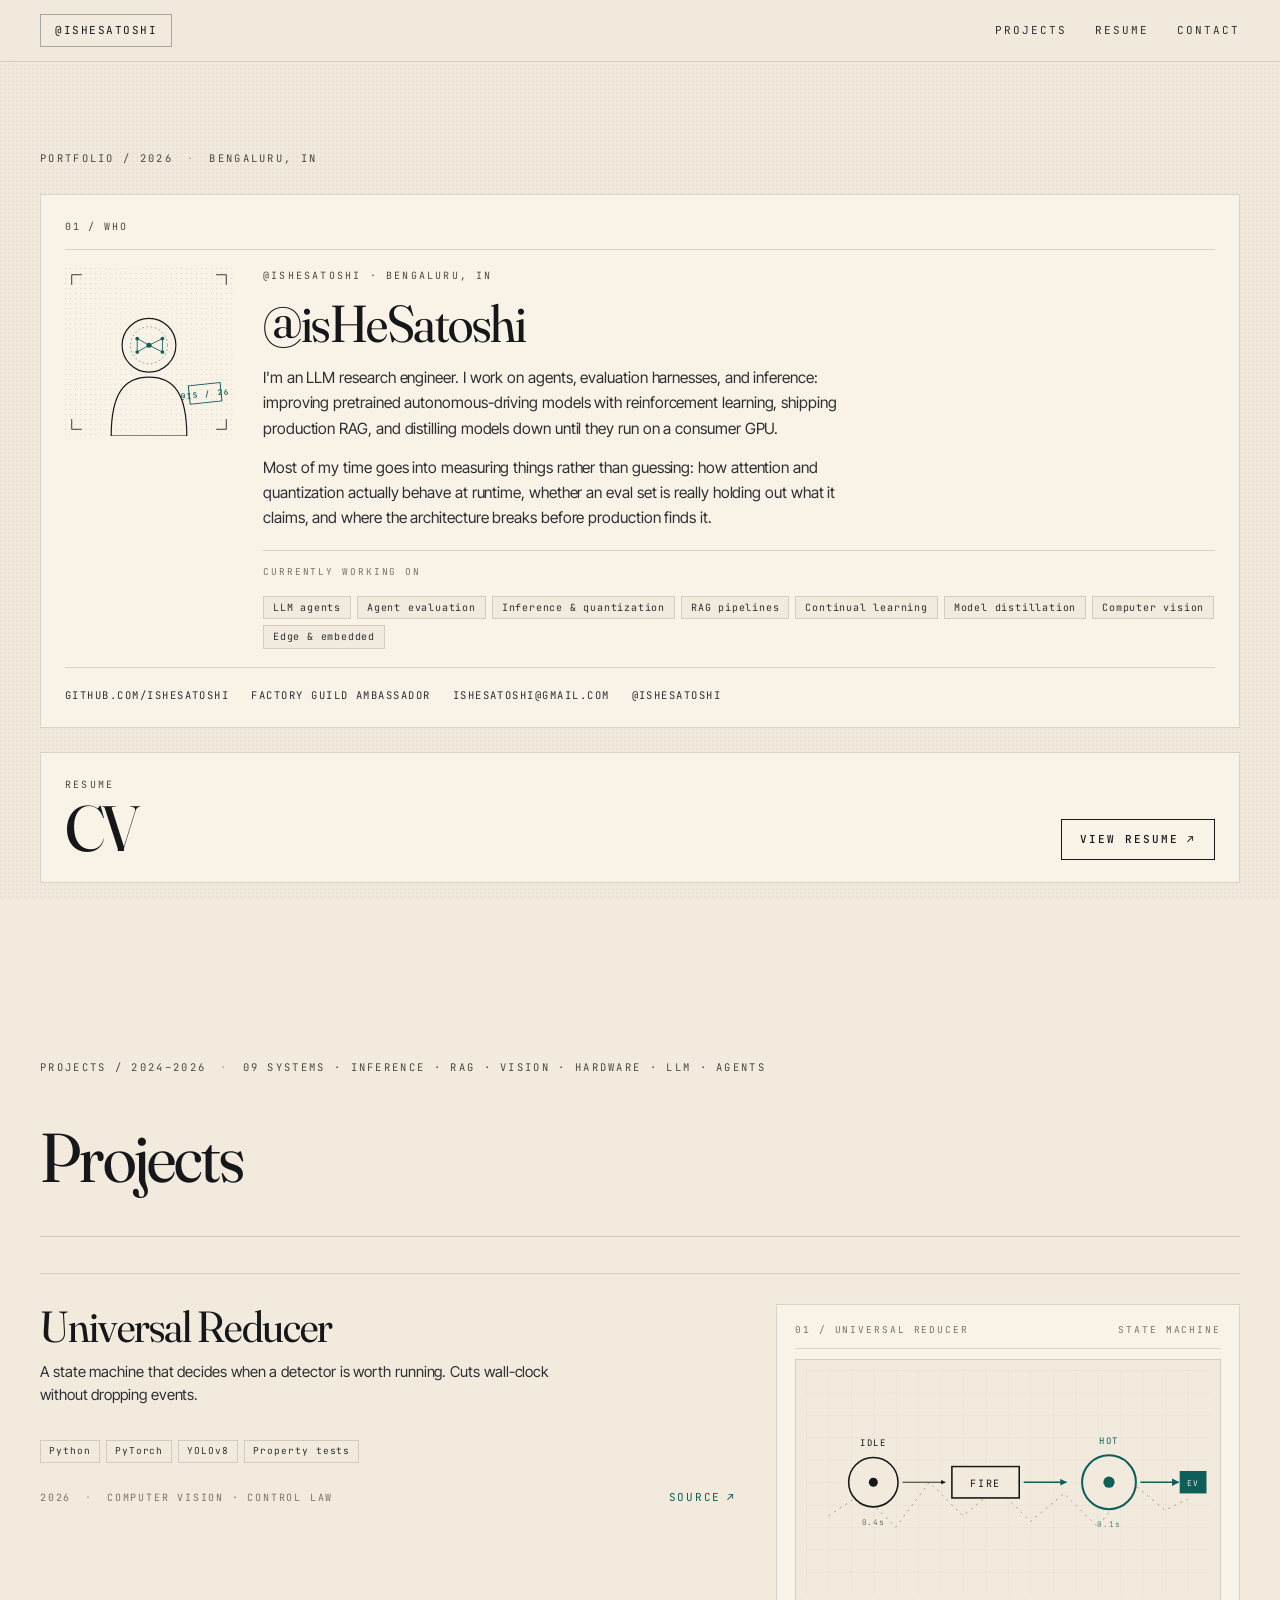
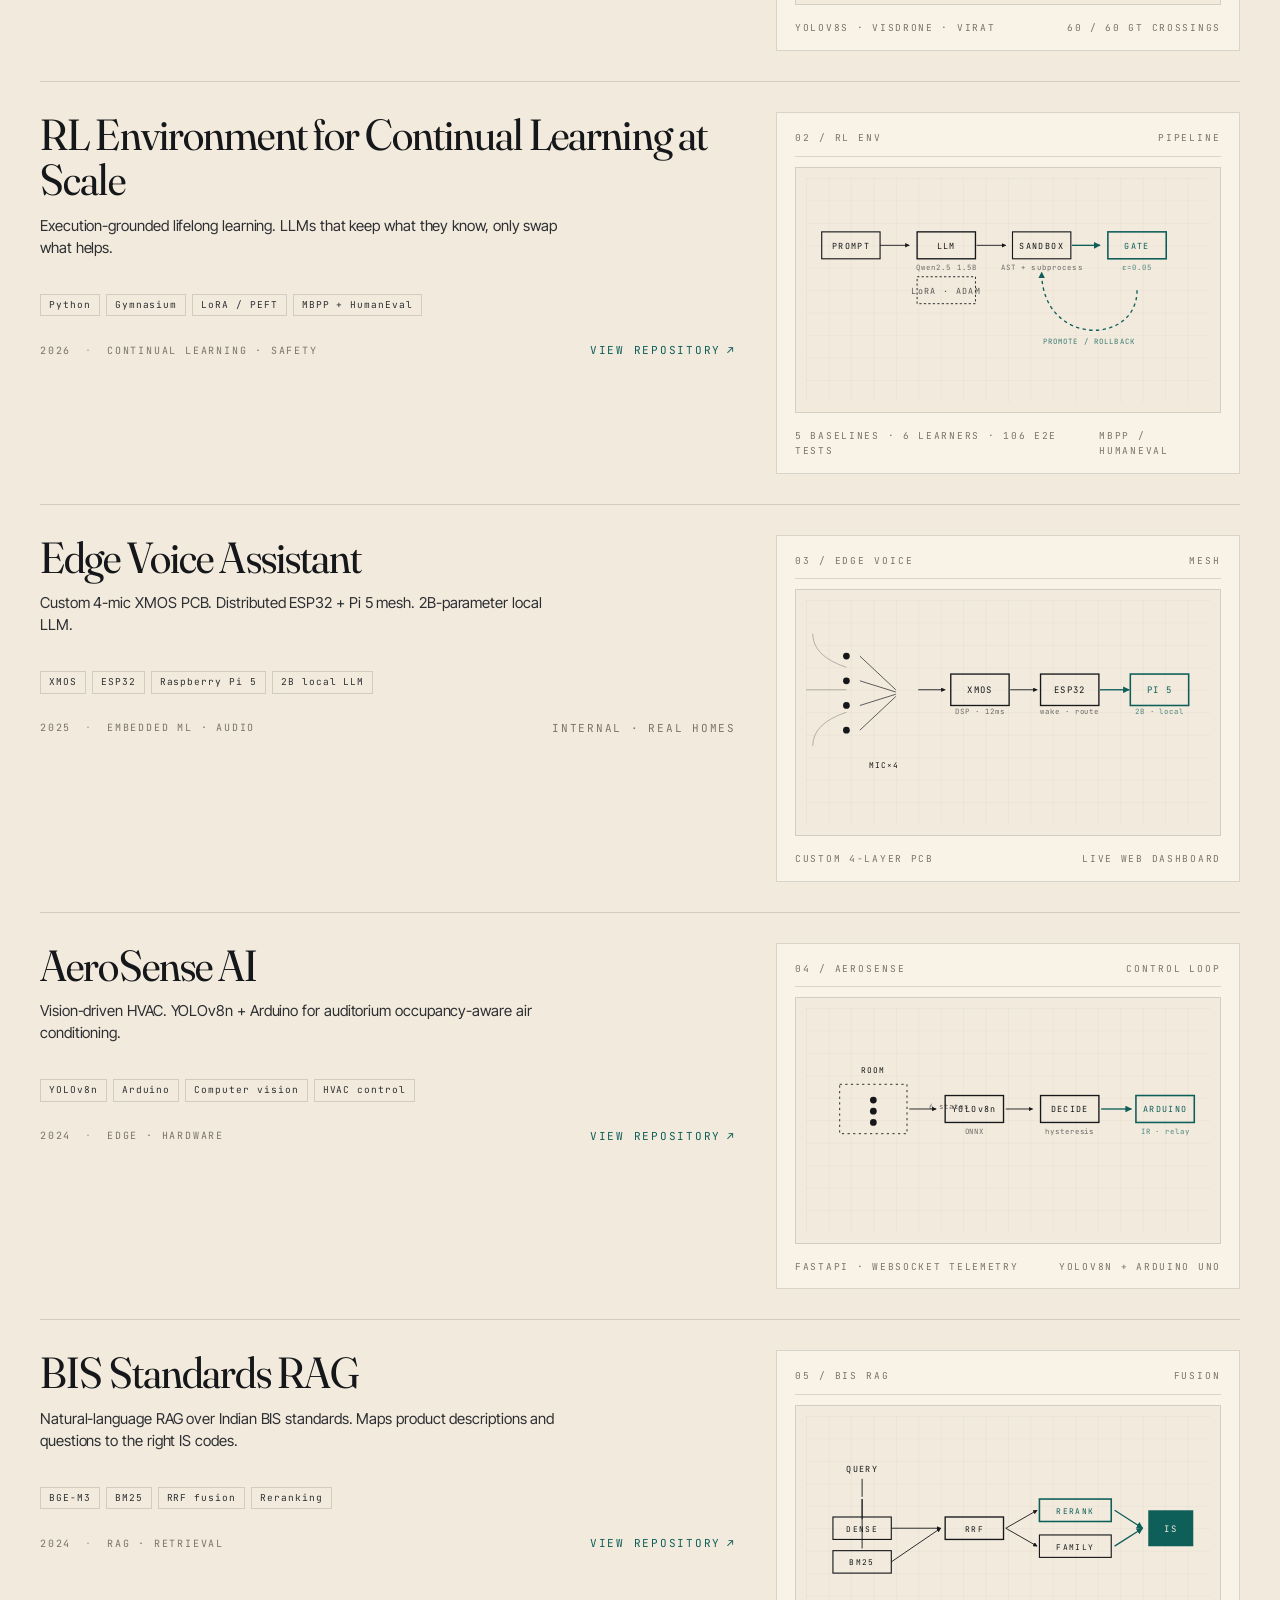
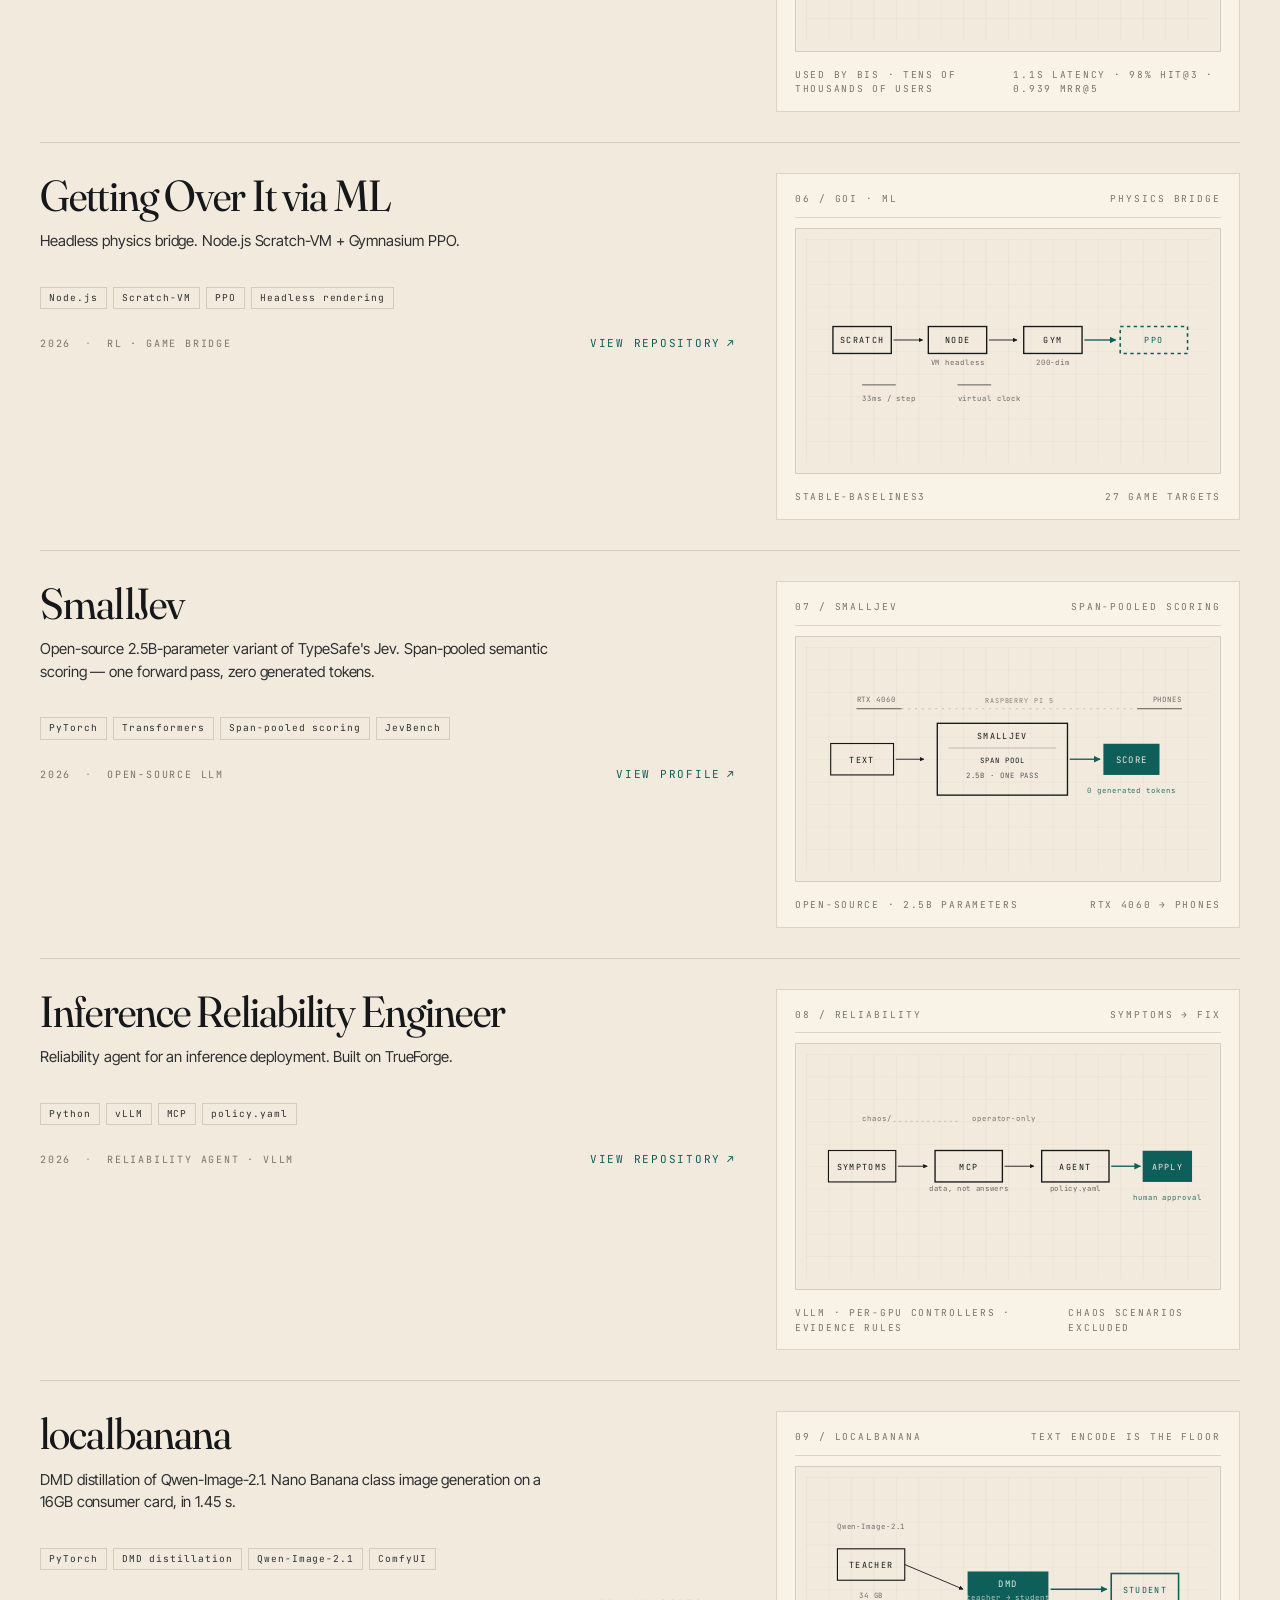
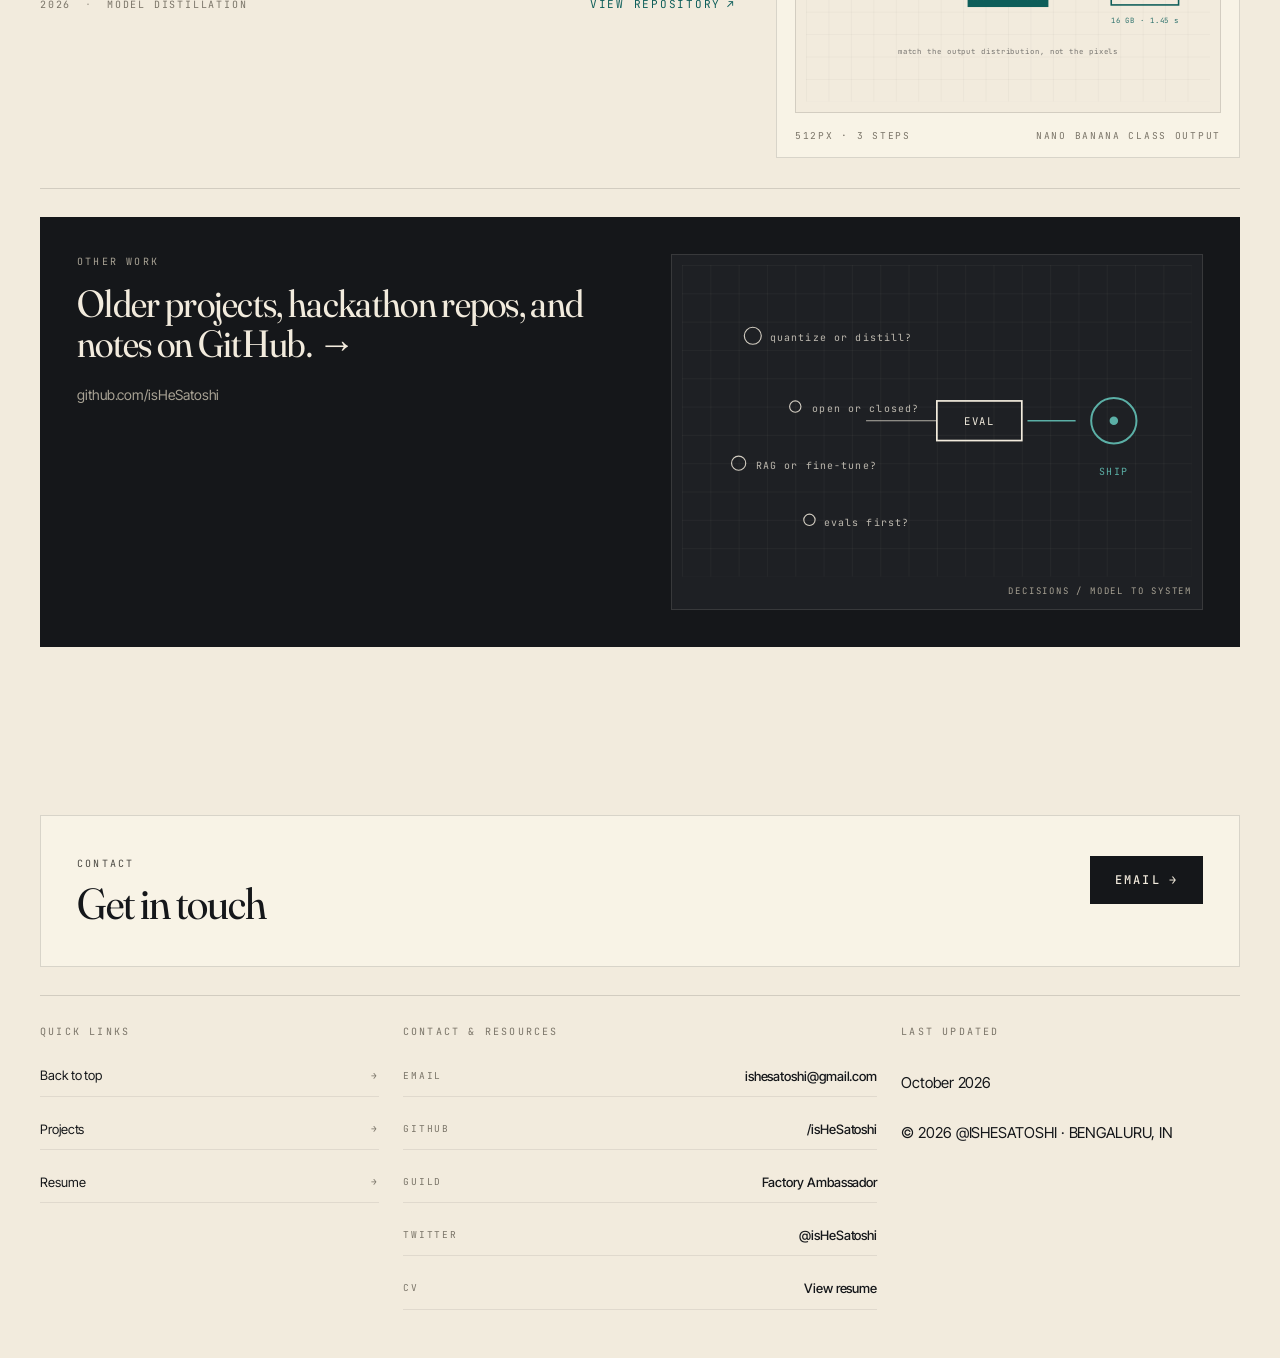
==== commit a1dd6117: "Strip slop: drop CV meta table, What I use card, projects intro line, and the whole dark My approach" ====
--- a/index.html
+++ b/index.html
@@ -32,7 +32,6 @@
       </a>
       <nav class="nav__links" aria-label="Primary navigation">
         <a href="#work">Projects</a>
-        <a href="#my-approach">Approach</a>
         <a href="resume.html">Resume</a>
         <a href="#contact">Contact</a>
       </nav>
@@ -132,49 +131,12 @@
 
         <!-- 02 / CV -->
         <article class="card card--cv" data-reveal>
-          <header class="card__label">
-            <span>RESUME</span>
-            <span>02</span>
-          </header>
           <div class="cv__body">
-            <div class="cv__word">CV</div>
-            <dl class="cv__meta">
-              <div>
-                <dt>Contents</dt>
-                <dd>Experience / Work / Skills</dd>
-              </div>
-              <div>
-                <dt>Edition</dt>
-                <dd>English · 1 page</dd>
-              </div>
-            </dl>
+            <div>
+              <p class="micro-copy">RESUME</p>
+              <div class="cv__word">CV</div>
+            </div>
             <a class="btn btn--quiet" href="resume.html">View resume <span aria-hidden="true" class="arrow">↗</span></a>
-          </div>
-        </article>
-
-        <!-- 03 / WHAT I USE -->
-        <article class="card card--skills" data-reveal>
-          <header class="card__label">
-            <span>WHAT I USE</span>
-            <span>03</span>
-          </header>
-          <div class="skill-list">
-            <div>
-              <span>01 / Inference</span>
-              <strong>Model serving, quantization (GPTQ · AWQ · GGUF), distillation, vLLM, multi-node H100 training.</strong>
-            </div>
-            <div>
-              <span>02 / Open Models</span>
-              <strong>LLM architecture, open-weight evaluation, PEFT LoRA fine-tuning, Qwen / Llama / Mistral families.</strong>
-            </div>
-            <div>
-              <span>03 / RAG &amp; Agents</span>
-              <strong>Retrieval pipelines, dense + sparse fusion, reranking, agentic coding harnesses, tool use.</strong>
-            </div>
-            <div>
-              <span>04 / Evaluation</span>
-              <strong>Holdout design, anti-contamination canaries, deterministic benchmarks, ground-truth signals.</strong>
-            </div>
           </div>
         </article>
 
@@ -196,7 +158,6 @@
 
       <header class="section-heading" data-reveal>
         <h2 class="section-title" id="work-title">Projects</h2>
-        <p class="section-sub">Nine things I've built, newest first. Each one has a repo and a reason it exists.</p>
       </header>
 
       <!-- 01 UNIVERSAL REDUCER -->
@@ -979,196 +940,6 @@
   </section>
 
   <!-- ============================================================
-       MY APPROACH · DARK
-       ============================================================ -->
-  <section class="page approach" id="my-approach" aria-labelledby="approach-title">
-    <div class="page__shell page__shell--dark">
-
-      <div class="kicker kicker--dark" data-reveal>
-        <span>MY APPROACH / 04</span>
-        <span class="kicker__dot" aria-hidden="true">·</span>
-        <span>TRY · COMPARE · WRAP · GROUND</span>
-      </div>
-
-      <header class="section-heading section-heading--dark" data-reveal>
-        <h2 class="section-title" id="approach-title">My approach</h2>
-        <p class="section-sub">Try the next model. Compare it head-to-head. Build the harness when the tooling gets in the way. Ground every claim.</p>
-      </header>
-
-      <div class="practice-summary" data-reveal aria-label="Project scope and ways of working">
-        <div>
-          <span>Project types</span>
-          <strong>Inference · RAG · Agents · Evals · Hardware</strong>
-        </div>
-        <div>
-          <span>Project stages</span>
-          <strong>Try a new model → Compare → Wrap with the right harness</strong>
-        </div>
-        <div>
-          <span>Collaboration</span>
-          <strong>Independent lead · Hackathon teams · Co-builds</strong>
-        </div>
-      </div>
-
-      <div class="capability-grid">
-
-        <article class="capability-card" data-reveal>
-          <div class="capability-head">
-            <span>01.</span>
-            <span>Try / Compare</span>
-          </div>
-          <h3>Always trying the next model</h3>
-          <p>New open-weight releases, new agentic harnesses, new inference runtimes. I run them on the same real input and see what actually changes.</p>
-          <ul class="capability-methods" aria-label="Try / compare methods">
-            <li>Open-weight bench</li>
-            <li>Head-to-head</li>
-            <li>Notes on what breaks</li>
-          </ul>
-          <div class="capability-output">
-            <span>Typical output</span>
-            <strong>An honest comparison, not a screenshot</strong>
-          </div>
-        </article>
-
-        <article class="capability-card" data-reveal>
-          <div class="capability-head">
-            <span>02.</span>
-            <span>Build / Wrap</span>
-          </div>
-          <h3>Build the missing layer</h3>
-          <p>When the model's behavior is interesting but the surrounding tooling isn't, I write the harness, the eval, the agent loop, or the inference path that lets it actually do something.</p>
-          <ul class="capability-methods" aria-label="Build / wrap methods">
-            <li>Agent harnesses</li>
-            <li>Inference paths</li>
-            <li>Eval suites</li>
-          </ul>
-          <div class="capability-output">
-            <span>Typical output</span>
-            <strong>A working system the model can actually live in</strong>
-          </div>
-        </article>
-
-        <article class="capability-card" data-reveal>
-          <div class="capability-head">
-            <span>03.</span>
-            <span>Quantize / Distill</span>
-          </div>
-          <h3>Make the model fit the box</h3>
-          <p>Take a too-large or too-slow model and put it where it needs to run — GPTQ, AWQ, GGUF, knowledge distillation, custom kernels when the path is interesting.</p>
-          <ul class="capability-methods" aria-label="Quantize / distill methods">
-            <li>GPTQ / AWQ</li>
-            <li>GGUF / llama.cpp</li>
-            <li>Distillation</li>
-          </ul>
-          <div class="capability-output">
-            <span>Typical output</span>
-            <strong>The right model at the right cost on the right hardware</strong>
-          </div>
-        </article>
-
-        <article class="capability-card" data-reveal>
-          <div class="capability-head">
-            <span>04.</span>
-            <span>Ground / Loop</span>
-          </div>
-          <h3>Ground the claims</h3>
-          <p>Holdout design, anti-contamination canaries, deterministic harnesses, and numbers the code produces — not numbers I hand-typed.</p>
-          <ul class="capability-methods" aria-label="Ground / loop methods">
-            <li>Holdout sets</li>
-            <li>Regression gates</li>
-            <li>Auto-generated tables</li>
-          </ul>
-          <div class="capability-output">
-            <span>Typical output</span>
-            <strong>Eval results you can re-run and verify</strong>
-          </div>
-        </article>
-
-      </div>
-
-      <div class="about-grid">
-
-        <article class="about-card" data-reveal>
-          <header class="card__label card__label--dark">
-            <span>BACKGROUND</span>
-            <span>@ISHESATOSHI</span>
-          </header>
-          <ul class="about-links" aria-label="Links">
-            <li><a href="https://github.com/isHeSatoshi" target="_blank" rel="noopener">github.com/isHeSatoshi</a></li>
-            <li><a href="mailto:ishesatoshi@gmail.com">ishesatoshi@gmail.com</a></li>
-            <li><a href="https://x.com/isHeSatoshi" target="_blank" rel="noopener">@isHeSatoshi</a></li>
-          </ul>
-          <dl class="about-facts">
-            <div><dt>Stack</dt><dd>PyTorch · HF · vLLM · PEFT · Open-weight models</dd></div>
-            <div><dt>Hardware</dt><dd>Raspberry Pi · ESP32 · Arduino · XMOS</dd></div>
-            <div><dt>Languages</dt><dd>Python · C++ · TypeScript · Rust (learning)</dd></div>
-          </dl>
-        </article>
-
-        <article class="about-card about-card--visual" data-reveal aria-label="The build loop">
-          <header class="card__label card__label--dark">
-            <span>PROCESS / 04</span>
-            <span>FROM BRIEF TO LOOP</span>
-          </header>
-          <div class="about-illustration">
-            <svg viewBox="0 0 360 340" class="scene-svg">
-              <defs>
-                <pattern id="loop-grid-d" width="20" height="20" patternUnits="userSpaceOnUse">
-                  <path d="M 20 0 L 0 0 0 20" fill="none" stroke="#F2EBDD" stroke-width="0.3" opacity="0.18"/>
-                </pattern>
-                <marker id="loop-arr-d" viewBox="0 0 10 10" refX="9" refY="5" markerWidth="5" markerHeight="5" orient="auto">
-                  <path d="M0 0 L10 5 L0 10 z" fill="#F2EBDD"/>
-                </marker>
-                <marker id="loop-arr-h-d" viewBox="0 0 10 10" refX="9" refY="5" markerWidth="5" markerHeight="5" orient="auto">
-                  <path d="M0 0 L10 5 L0 10 z" fill="#5BAFA6"/>
-                </marker>
-              </defs>
-              <rect x="0" y="0" width="360" height="320" fill="url(#loop-grid-d)"/>
-              <!-- center -->
-              <circle cx="180" cy="160" r="120" fill="none" stroke="#F2EBDD" stroke-width="0.6" stroke-dasharray="3 6" opacity="0.6"/>
-              <!-- four nodes -->
-              <g transform="translate(180 60)">
-                <circle r="16" fill="#15171A" stroke="#F2EBDD" stroke-width="1.4"/>
-                <text y="-30" text-anchor="middle" font-family="JetBrains Mono, monospace" font-size="8" letter-spacing="1.2" fill="#F2EBDD">RESEARCH</text>
-              </g>
-              <g transform="translate(280 160)">
-                <circle r="16" fill="#15171A" stroke="#F2EBDD" stroke-width="1.4"/>
-                <text x="32" y="3" font-family="JetBrains Mono, monospace" font-size="8" letter-spacing="1.2" fill="#F2EBDD">BUILD</text>
-              </g>
-              <g transform="translate(180 260)">
-                <circle r="16" fill="#15171A" stroke="#F2EBDD" stroke-width="1.4"/>
-                <text y="38" text-anchor="middle" font-family="JetBrains Mono, monospace" font-size="8" letter-spacing="1.2" fill="#F2EBDD">MEASURE</text>
-              </g>
-              <g transform="translate(80 160)">
-                <circle r="20" fill="none" stroke="#5BAFA6" stroke-width="1.6"/>
-                <circle r="4" fill="#5BAFA6"/>
-                <text x="-30" y="40" text-anchor="end" font-family="JetBrains Mono, monospace" font-size="8" letter-spacing="1.2" fill="#5BAFA6">LOOP</text>
-              </g>
-              <!-- arcs -->
-              <path d="M 196 60 A 100 100 0 0 1 280 144" fill="none" stroke="#F2EBDD" stroke-width="1" marker-end="url(#loop-arr-d)" opacity="0.8"/>
-              <path d="M 280 176 A 100 100 0 0 1 196 260" fill="none" stroke="#F2EBDD" stroke-width="1" marker-end="url(#loop-arr-d)" opacity="0.8"/>
-              <path d="M 164 260 A 100 100 0 0 1 80 176" fill="none" stroke="#F2EBDD" stroke-width="1" marker-end="url(#loop-arr-d)" opacity="0.8"/>
-              <path d="M 80 144 A 100 100 0 0 1 164 60" fill="none" stroke="#5BAFA6" stroke-width="1.4" marker-end="url(#loop-arr-h-d)"/>
-              <!-- center text -->
-              <text x="180" y="155" text-anchor="middle" font-family="JetBrains Mono, monospace" font-size="8" letter-spacing="2" fill="#F2EBDD" opacity="0.7">. 4 STAGES .</text>
-              <text x="180" y="172" text-anchor="middle" font-family="Fraunces, serif" font-size="20" font-variation-settings="'opsz' 144, 'SOFT' 30, 'WONK' 1" fill="#F2EBDD">the loop</text>
-              <!-- bottom caption -->
-            </svg>
-          </div>
-          <ol class="process-list" aria-label="Process steps">
-            <li><span>01</span><p>Try a new model or harness on a real input — never just slides</p></li>
-            <li><span>02</span><p>Compare architectures head-to-head on the same harness, same signal</p></li>
-            <li><span>03</span><p>Ground every claim — deterministic evals, anti-contamination, property tests</p></li>
-            <li><span>04</span><p>Build the missing layer when existing tooling gets in the model's way</p></li>
-          </ol>
-        </article>
-
-      </div>
-
-    </div>
-  </section>
-
-  <!-- ============================================================
        CONTACT / FOOTER
        ============================================================ -->
   <footer class="page site-footer" id="contact" role="contentinfo">
@@ -1187,7 +958,6 @@
           <p class="footer-title">Quick links</p>
           <a href="#top">Back to top <span aria-hidden="true" class="arrow">→</span></a>
           <a href="#work">Projects <span aria-hidden="true" class="arrow">→</span></a>
-          <a href="#my-approach">Approach <span aria-hidden="true" class="arrow">→</span></a>
           <a href="resume.html">Resume <span aria-hidden="true" class="arrow">→</span></a>
         </section>
         <section class="footer-card">
@@ -1202,7 +972,7 @@
             <span>Guild</span><b>Factory Ambassador</b>
           </a>
           <a class="footer-action" href="https://x.com/isHeSatoshi" target="_blank" rel="noopener">
-            <span>X</span><b>@isHeSatoshi</b>
+            <span>Twitter</span><b>@isHeSatoshi</b>
           </a>
           <a class="footer-action" href="resume.html">
             <span>CV</span><b>View resume</b>
--- a/styles.css
+++ b/styles.css
@@ -160,13 +160,6 @@
   padding: var(--shell-pad-y) var(--shell-pad-x);
   position: relative;
 }
-.page__shell--dark {
-  background: var(--dark);
-  color: var(--dark-ink);
-  max-width: none;
-  padding-left: max(var(--shell-pad-x), calc((100vw - var(--maxw)) / 2 + var(--shell-pad-x)));
-  padding-right: max(var(--shell-pad-x), calc((100vw - var(--maxw)) / 2 + var(--shell-pad-x)));
-}
 
 /* 6. KICKER (section eyebrow) --------------------------------- */
 .kicker {
@@ -182,8 +175,6 @@
   flex-wrap: wrap;
 }
 .kicker__dot { color: var(--ink-faint); }
-.kicker--dark { color: var(--dark-mute); }
-.kicker--dark .kicker__dot { color: rgba(242, 235, 221, 0.32); }
 
 /* 7. SECTION HEADING ----------------------------------------- */
 .section-heading {
@@ -205,16 +196,6 @@
   color: var(--ink);
   margin: 0;
 }
-.section-sub {
-  font-size: 15px;
-  line-height: 1.55;
-  color: var(--ink-3);
-  max-width: 460px;
-  margin: 0;
-}
-.section-heading--dark { border-bottom-color: var(--dark-rule); }
-.section-heading--dark .section-title { color: var(--dark-ink); }
-.section-heading--dark .section-sub   { color: var(--dark-mute); }
 
 /* 8. MICRO-COPY ---------------------------------------------- */
 .micro-copy {
@@ -267,23 +248,6 @@
   letter-spacing: 0.18em;
   text-transform: uppercase;
   color: var(--ink-3);
-}
-.card__label--dark {
-  color: var(--dark-mute);
-  border-bottom-color: var(--dark-rule);
-}
-.card__label-live {
-  display: inline-flex;
-  align-items: center;
-  gap: 6px;
-  color: var(--signal);
-}
-.card__label-live i {
-  display: inline-block;
-  width: 6px; height: 6px;
-  background: var(--signal);
-  border-radius: 50%;
-  animation: live-pulse 2.4s var(--ease) infinite;
 }
 
 /* card 01 · identity */
@@ -369,8 +333,14 @@
 .identity-links a:hover { color: var(--signal); border-bottom-color: var(--signal); }
 
 /* card 02 · CV */
-.card--cv { grid-column: span 2; }
-.cv__body { display: flex; flex-direction: column; gap: 14px; flex: 1; }
+.card--cv { grid-column: span 6; }
+.cv__body {
+  display: flex;
+  align-items: flex-end;
+  justify-content: space-between;
+  gap: 24px;
+  flex-wrap: wrap;
+}
 .cv__word {
   font-family: var(--ff-display);
   font-variation-settings: 'opsz' 144, 'SOFT' 0, 'WONK' 0;
@@ -381,42 +351,8 @@
   color: var(--ink);
   margin: 4px 0 0;
 }
-.cv__meta {
-  display: grid;
-  grid-template-columns: 1fr 1fr;
-  gap: 14px;
-  margin: 6px 0;
-  padding: 12px 0;
-  border-top: 1px solid var(--rule);
-  border-bottom: 1px solid var(--rule);
-}
-.cv__meta dt {
-  font-family: var(--ff-mono);
-  font-size: 9.5px;
-  letter-spacing: 0.22em;
-  text-transform: uppercase;
-  color: var(--ink-mute);
-  margin-bottom: 4px;
-}
-.cv__meta dd { margin: 0; font-size: 12.5px; color: var(--ink); font-weight: 500; }
 
 /* card 03 · what I use */
-.card--skills { grid-column: span 4; }
-.skill-list { display: grid; grid-template-columns: 1fr 1fr; gap: 16px 24px; flex: 1; }
-.skill-list > div { display: flex; flex-direction: column; gap: 4px; }
-.skill-list span {
-  font-family: var(--ff-mono);
-  font-size: 10px;
-  letter-spacing: 0.18em;
-  text-transform: uppercase;
-  color: var(--signal);
-}
-.skill-list strong {
-  font-weight: 500;
-  font-size: 13px;
-  line-height: 1.45;
-  color: var(--ink-2);
-}
 
 /* 10. BUTTONS ------------------------------------------------- */
 .btn {
@@ -448,37 +384,6 @@
 .btn--quiet:hover { background: var(--ink); color: var(--paper); }
 .btn--lg { padding: 14px 24px; font-size: 12px; }
 
-.text-action {
-  display: inline-flex;
-  align-items: center;
-  gap: 6px;
-  margin-top: auto;
-  font-family: var(--ff-mono);
-  font-size: 11px;
-  letter-spacing: 0.16em;
-  text-transform: uppercase;
-  color: var(--ink);
-  position: relative;
-  padding: 4px 0;
-  align-self: flex-start;
-}
-.text-action::after {
-  content: '';
-  position: absolute;
-  left: 0; right: 0;
-  bottom: 0;
-  height: 1px;
-  background: var(--ink);
-  transition: background 200ms var(--ease);
-}
-.text-action:hover { color: var(--signal); }
-.text-action:hover::after { background: var(--signal); }
-.text-action .arrow { transition: transform 240ms var(--ease); }
-.text-action:hover .arrow { transform: translateX(3px); }
-.text-action.inverted { color: var(--dark-ink); }
-.text-action.inverted::after { background: var(--dark-ink); }
-.text-action.inverted:hover { color: var(--signal-2); }
-.text-action.inverted:hover::after { background: var(--signal-2); }
 
 .arrow { display: inline-block; }
 
@@ -495,14 +400,6 @@
 
 .project-info { display: flex; flex-direction: column; gap: 18px; }
 .project-info__main { display: flex; flex-direction: column; gap: 8px; }
-.project-index {
-  font-family: var(--ff-mono);
-  font-size: 10.5px;
-  letter-spacing: 0.22em;
-  text-transform: uppercase;
-  color: var(--signal);
-  margin: 0;
-}
 .project-name {
   font-family: var(--ff-display);
   font-variation-settings: 'opsz' 144, 'SOFT' 30, 'WONK' 1;
@@ -679,231 +576,6 @@
   text-align: right;
 }
 
-/* 13. DARK · APPROACH ----------------------------------------- */
-.approach { padding: 0; }
-.approach .page__shell--dark {
-  margin-top: 80px;
-  padding-top: 88px;
-  padding-bottom: 88px;
-  background: var(--dark);
-  border-top: 1px solid var(--ink);
-  border-bottom: 1px solid var(--ink);
-}
-
-.practice-summary {
-  display: grid;
-  grid-template-columns: repeat(3, 1fr);
-  gap: 0;
-  padding: 24px 0;
-  border-top: 1px solid var(--dark-rule);
-  border-bottom: 1px solid var(--dark-rule);
-  margin-bottom: 36px;
-}
-.practice-summary > div {
-  display: flex;
-  flex-direction: column;
-  gap: 6px;
-  padding: 0 32px;
-  border-left: 1px solid var(--dark-rule);
-}
-.practice-summary > div:first-child { padding-left: 0; border-left: 0; }
-.practice-summary span {
-  font-family: var(--ff-mono);
-  font-size: 10px;
-  letter-spacing: 0.22em;
-  text-transform: uppercase;
-  color: var(--dark-mute);
-}
-.practice-summary strong {
-  font-family: var(--ff-display);
-  font-variation-settings: 'opsz' 50, 'SOFT' 30, 'WONK' 1;
-  font-size: 18px;
-  font-weight: 500;
-  line-height: 1.25;
-  letter-spacing: -0.012em;
-  color: var(--dark-ink);
-  font-weight: 400;
-}
-
-.capability-grid {
-  display: grid;
-  grid-template-columns: repeat(4, 1fr);
-  gap: 0;
-  border: 1px solid var(--dark-rule);
-  border-bottom: 0;
-  margin-bottom: 36px;
-}
-.capability-card {
-  padding: 28px 24px;
-  border-left: 1px solid var(--dark-rule);
-  display: flex;
-  flex-direction: column;
-  gap: 14px;
-  transition: background 320ms var(--ease);
-}
-.capability-card:first-child { border-left: 0; }
-.capability-card:hover { background: var(--dark-2); }
-.capability-head {
-  display: flex;
-  align-items: center;
-  justify-content: space-between;
-  padding-bottom: 12px;
-  border-bottom: 1px solid var(--dark-rule);
-  font-family: var(--ff-mono);
-  font-size: 10px;
-  letter-spacing: 0.2em;
-  text-transform: uppercase;
-  color: var(--dark-mute);
-}
-.capability-head span:first-child { color: var(--signal-2); font-weight: 600; }
-.capability-card h3 {
-  font-family: var(--ff-display);
-  font-variation-settings: 'opsz' 50, 'SOFT' 30, 'WONK' 1;
-  font-size: 19px;
-  line-height: 1.18;
-  letter-spacing: -0.012em;
-  font-weight: 500;
-  color: var(--dark-ink);
-  margin: 0;
-}
-.capability-card p {
-  font-size: 13.5px;
-  line-height: 1.5;
-  color: var(--dark-mute);
-  margin: 0;
-  flex: 1;
-}
-.capability-methods {
-  list-style: none;
-  padding: 0;
-  margin: 0;
-  display: flex;
-  flex-wrap: wrap;
-  gap: 6px;
-}
-.capability-methods li {
-  font-family: var(--ff-mono);
-  font-size: 9.5px;
-  letter-spacing: 0.18em;
-  text-transform: uppercase;
-  color: var(--dark-ink);
-  padding: 4px 8px;
-  border: 1px solid var(--dark-rule);
-}
-.capability-output {
-  padding-top: 12px;
-  border-top: 1px solid var(--dark-rule);
-  display: flex;
-  flex-direction: column;
-  gap: 4px;
-}
-.capability-output span {
-  font-family: var(--ff-mono);
-  font-size: 9.5px;
-  letter-spacing: 0.22em;
-  text-transform: uppercase;
-  color: var(--dark-mute);
-}
-.capability-output strong {
-  font-weight: 500;
-  font-size: 12.5px;
-  color: var(--signal-2);
-}
-
-/* about grid */
-.about-grid {
-  display: grid;
-  grid-template-columns: 1fr 1.05fr;
-  gap: 24px;
-  margin-top: 24px;
-}
-.about-card {
-  padding: 32px 28px;
-  background: var(--dark-2);
-  border: 1px solid var(--dark-rule);
-  display: flex;
-  flex-direction: column;
-  gap: 20px;
-}
-.about-card--visual { padding: 0; overflow: hidden; }
-.about-card--visual .card__label { padding: 24px 28px 14px; border-bottom: 1px solid var(--dark-rule); margin: 0; }
-.about-card--visual .about-illustration { padding: 8px 28px 18px; }
-.about-card--visual .process-list {
-  margin: 0;
-  padding: 18px 28px 26px;
-  border-top: 1px solid var(--dark-rule);
-  display: grid;
-  grid-template-columns: 1fr 1fr;
-  gap: 14px 24px;
-}
-.about-large {
-  font-family: var(--ff-display);
-  font-variation-settings: 'opsz' 144, 'SOFT' 30, 'WONK' 1;
-  font-size: clamp(20px, 2vw, 26px);
-  line-height: 1.2;
-  letter-spacing: -0.014em;
-  font-weight: 400;
-  color: var(--dark-ink);
-  margin: 0;
-}
-.about-links {
-  list-style: none;
-  margin: 0;
-  padding: 0;
-  display: flex;
-  flex-direction: column;
-  gap: 6px;
-}
-.about-links a {
-  font-family: var(--ff-mono);
-  font-size: 10.5px;
-  letter-spacing: 0.14em;
-  text-transform: uppercase;
-  color: var(--dark-mute);
-  text-decoration: none;
-  border-bottom: 1px solid transparent;
-  padding-bottom: 1px;
-  transition: color 200ms var(--ease), border-color 200ms var(--ease);
-}
-.about-links a:hover { color: var(--signal-2); border-bottom-color: var(--signal-2); }
-.about-facts {
-  display: grid;
-  grid-template-columns: 1fr 1fr 1fr;
-  gap: 14px;
-  padding: 14px 0;
-  border-top: 1px solid var(--dark-rule);
-  border-bottom: 1px solid var(--dark-rule);
-}
-.about-facts dt {
-  font-family: var(--ff-mono);
-  font-size: 9px;
-  letter-spacing: 0.22em;
-  text-transform: uppercase;
-  color: var(--dark-mute);
-  margin-bottom: 3px;
-}
-.about-facts dd { margin: 0; font-size: 12.5px; color: var(--dark-ink); font-weight: 500; }
-
-.process-list {
-  list-style: none;
-}
-.process-list li {
-  display: flex;
-  align-items: baseline;
-  gap: 10px;
-  font-size: 12.5px;
-  line-height: 1.5;
-  color: var(--dark-mute);
-}
-.process-list li span {
-  font-family: var(--ff-mono);
-  font-size: 10px;
-  letter-spacing: 0.18em;
-  color: var(--signal-2);
-  flex-shrink: 0;
-}
-.process-list li p { margin: 0; }
-
 /* 14. FOOTER / CONTACT --------------------------------------- */
 .site-footer {
   padding: 0;
@@ -1011,14 +683,6 @@
 .work [data-reveal].reveal:nth-of-type(6) { animation-delay: 400ms; }
 .work [data-reveal].reveal:nth-of-type(7) { animation-delay: 460ms; }
 
-.approach [data-reveal].reveal:nth-of-type(1) { animation-delay: 100ms; }
-.approach [data-reveal].reveal:nth-of-type(2) { animation-delay: 160ms; }
-.approach [data-reveal].reveal:nth-of-type(3) { animation-delay: 220ms; }
-.approach [data-reveal].reveal:nth-of-type(4) { animation-delay: 280ms; }
-.approach [data-reveal].reveal:nth-of-type(5) { animation-delay: 340ms; }
-.approach [data-reveal].reveal:nth-of-type(6) { animation-delay: 400ms; }
-.approach [data-reveal].reveal:nth-of-type(7) { animation-delay: 460ms; }
-.approach [data-reveal].reveal:nth-of-type(8) { animation-delay: 520ms; }
 
 .site-footer [data-reveal].reveal:nth-of-type(1) { animation-delay: 100ms; }
 .site-footer [data-reveal].reveal:nth-of-type(2) { animation-delay: 180ms; }
@@ -1028,13 +692,8 @@
   :root { --shell-pad-x: 28px; --shell-pad-y: 72px; }
   .hero-grid { grid-template-columns: repeat(4, 1fr); }
   .card--identity { grid-column: span 4; min-height: 0; }
-  .card--cv        { grid-column: span 2; }
+  .card--cv        { grid-column: span 4; }
   .card--skills    { grid-column: span 4; }
-  .capability-grid { grid-template-columns: repeat(2, 1fr); }
-  .capability-card:nth-child(3) { border-left: 0; }
-  .capability-card:nth-child(odd) { border-left: 0; }
-  .capability-card { border-top: 1px solid var(--dark-rule); }
-  .capability-card:nth-child(-n+2) { border-top: 0; }
 }
 
 @media (max-width: 820px) {
@@ -1055,11 +714,8 @@
   .capability-grid { grid-template-columns: 1fr; }
   .capability-card { border-left: 0; border-top: 1px solid var(--dark-rule); }
   .capability-card:first-child { border-top: 0; }
-  .about-grid { grid-template-columns: 1fr; }
-  .about-card--visual .process-list { grid-template-columns: 1fr; }
   .contact-card { flex-direction: column; align-items: flex-start; padding: 28px 24px; }
   .footer-grid { grid-template-columns: 1fr; gap: 28px; }
-  .about-facts { grid-template-columns: 1fr; }
 }
 
 @media (max-width: 520px) {
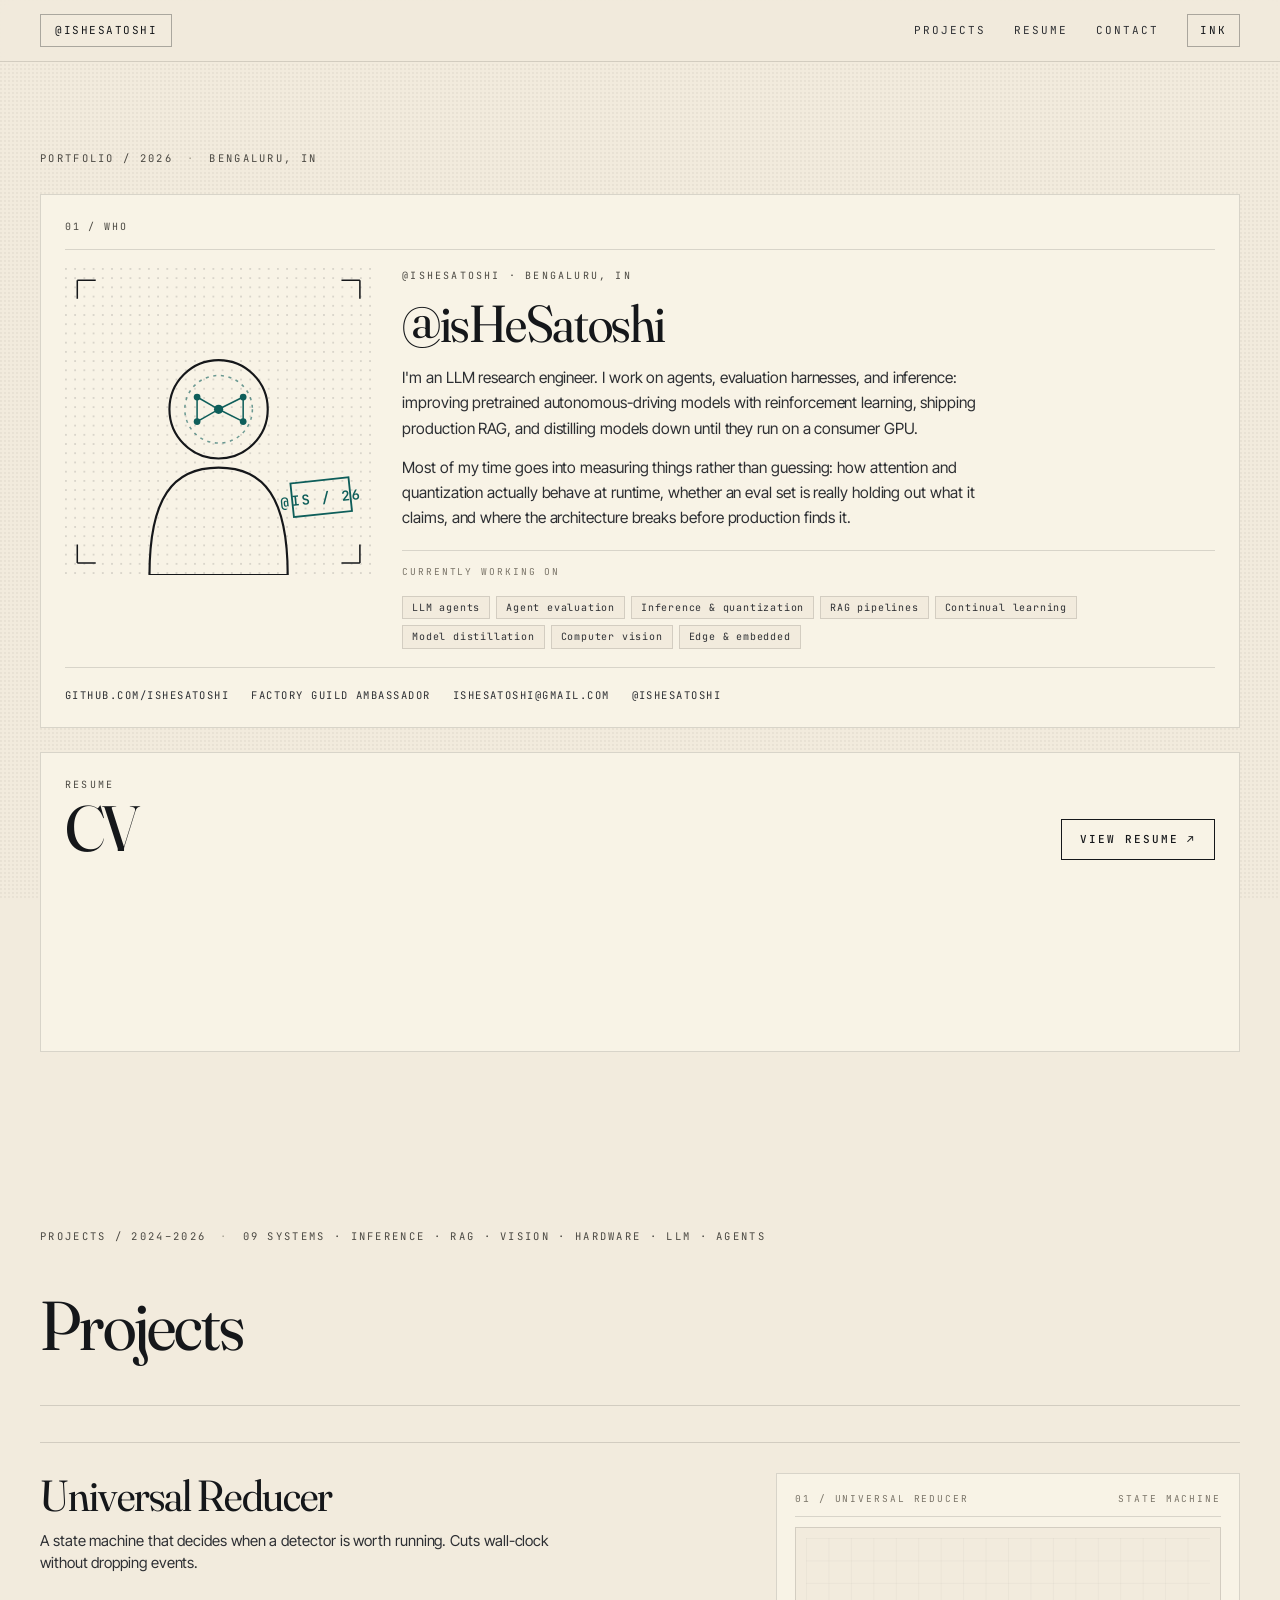
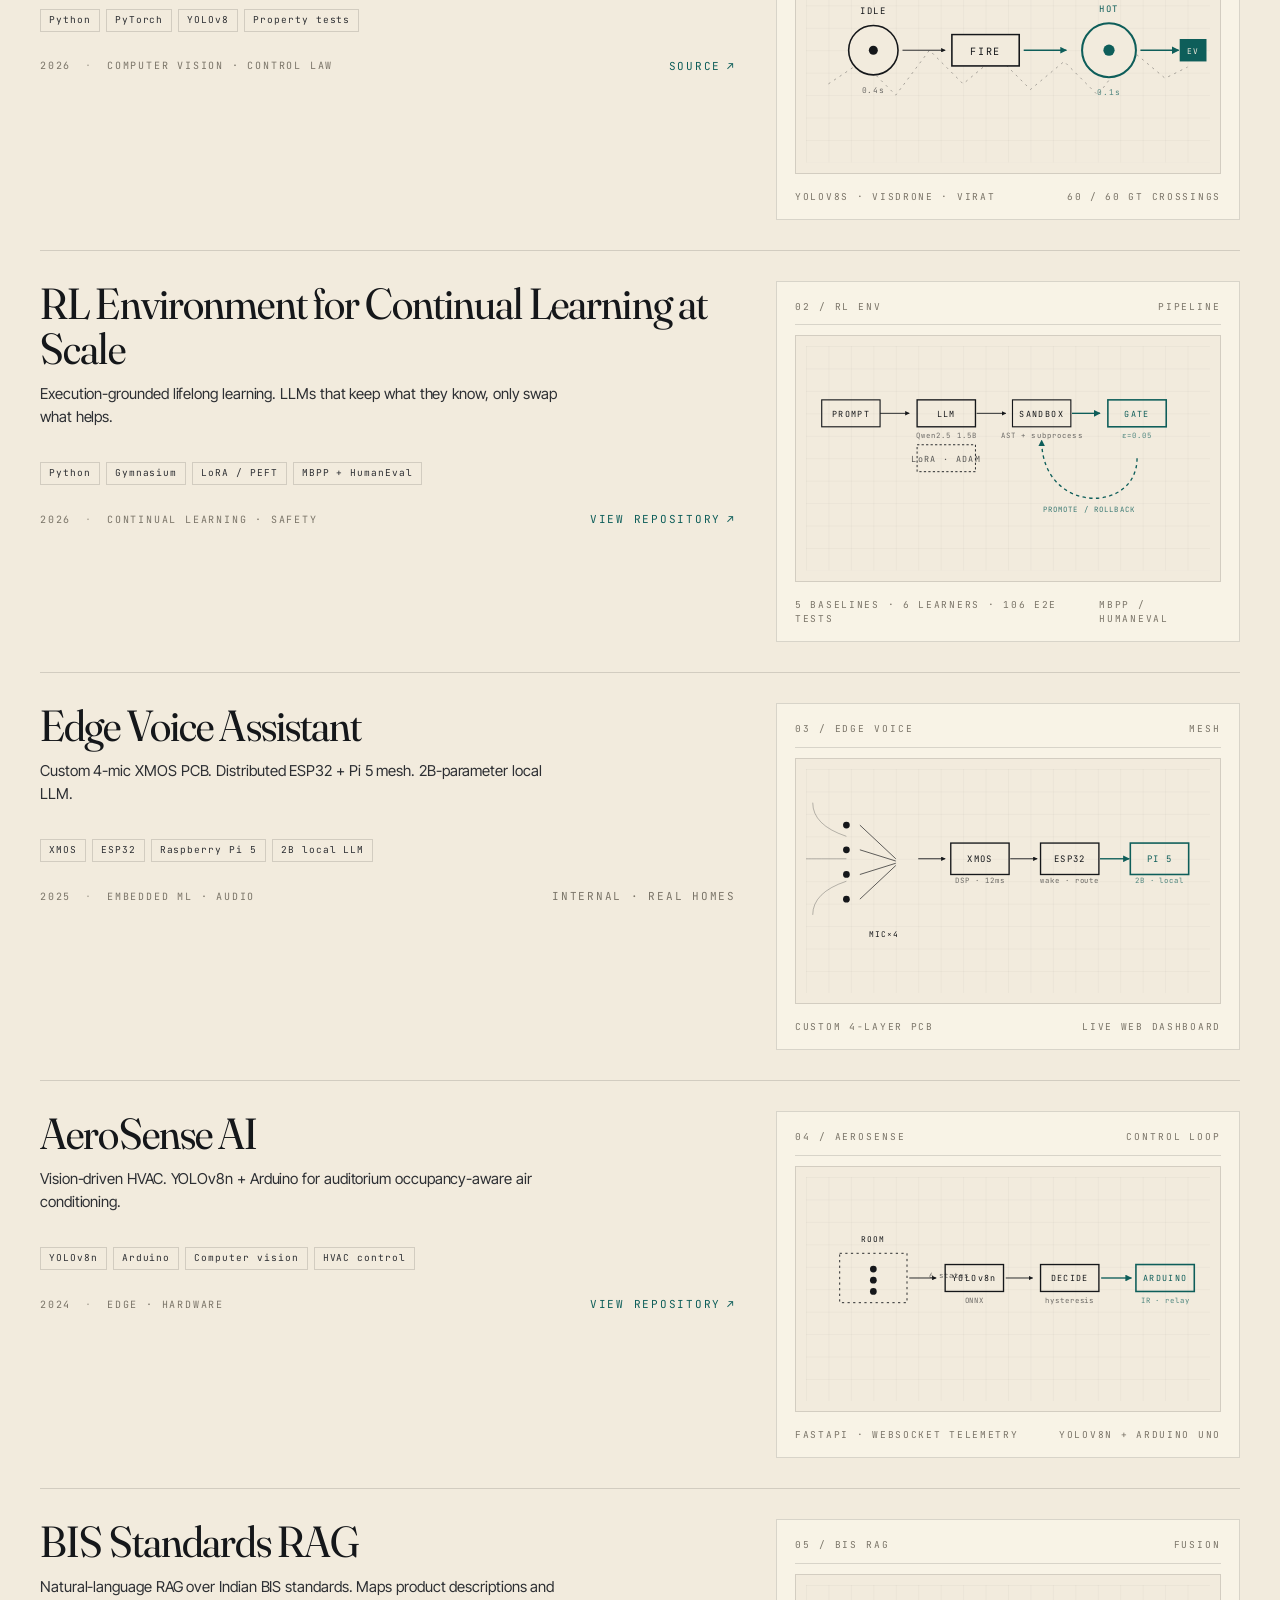
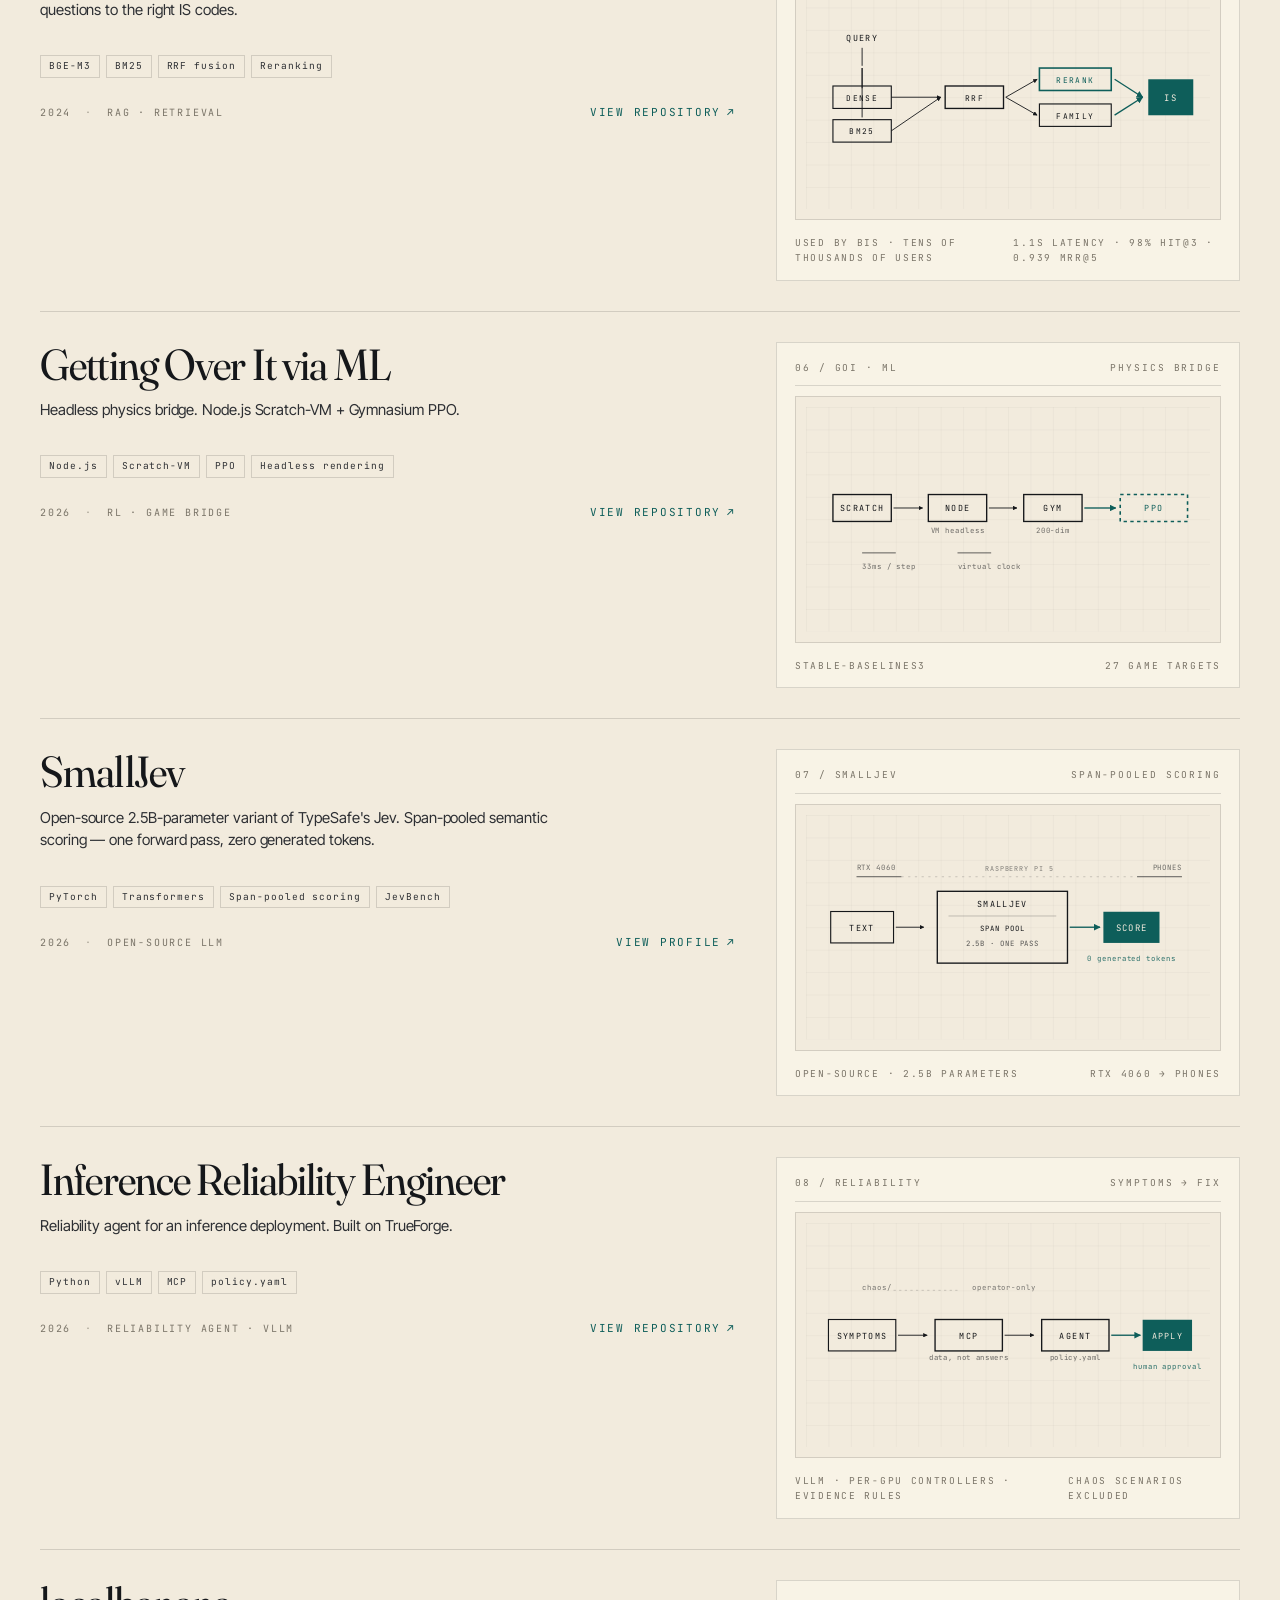
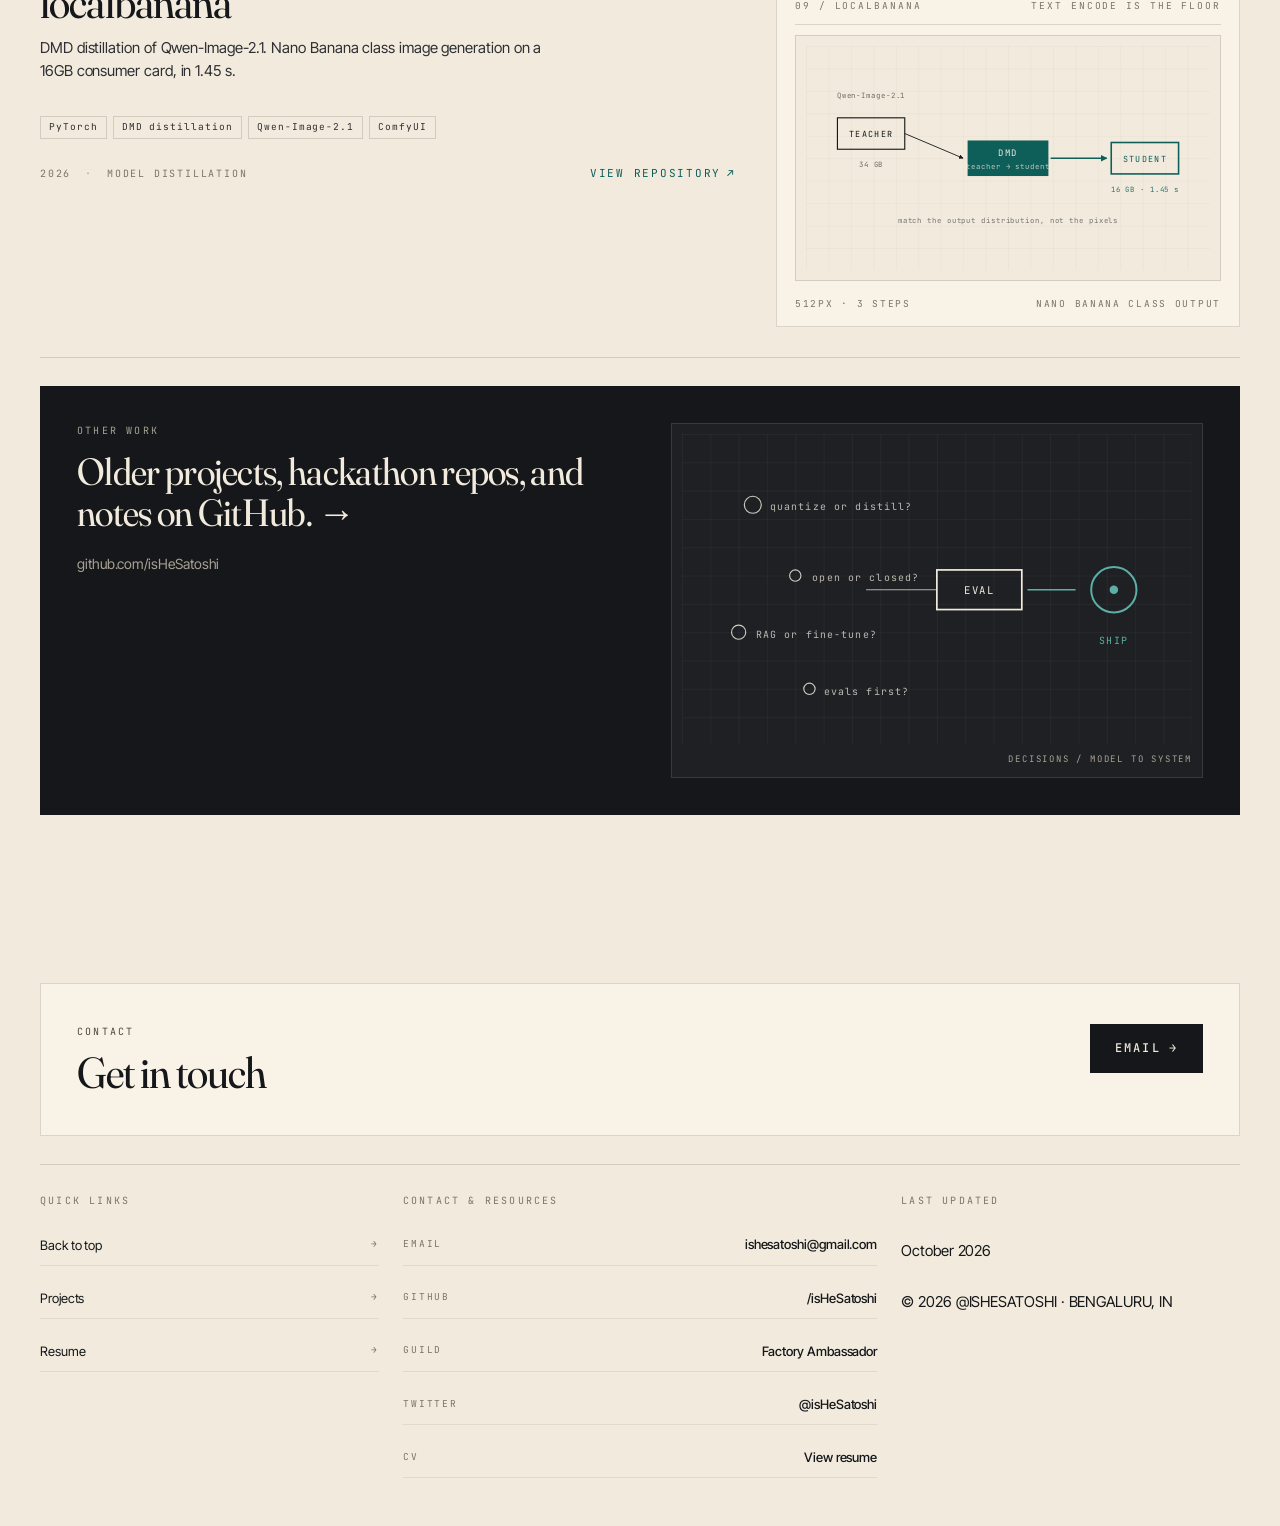
==== commit f55ec1b6: "Add looping hero films and a dark theme Two films, both drawn in the site's own instrument language " ====
--- a/index.html
+++ b/index.html
@@ -14,6 +14,19 @@
   <link href="https://fonts.googleapis.com/css2?family=Fraunces:opsz,wght,SOFT,WONK@9..144,300..700,0..100,0..1&family=Inter+Tight:wght@300;400;500;600;700&family=JetBrains+Mono:wght@300;400;500;600&display=swap" rel="stylesheet" />
 
   <link rel="stylesheet" href="styles.css" />
+
+  <!-- Set the theme before first paint so the page never flashes the wrong
+       surface. The same rule is applied again by script.js, which owns the
+       toggle and the persisted choice. -->
+  <script>
+    (function () {
+      var k = 'ishesatoshi-theme', s = null;
+      try { s = localStorage.getItem(k); } catch (e) {}
+      var m = window.matchMedia('(prefers-color-scheme: dark)');
+      var t = (s === 'ink' || s === 'paper') ? s : (m.matches ? 'ink' : 'paper');
+      document.documentElement.setAttribute('data-theme', t);
+    })();
+  </script>
 </head>
 <body class="is-loading">
 
@@ -34,6 +47,7 @@
         <a href="#work">Projects</a>
         <a href="resume.html">Resume</a>
         <a href="#contact">Contact</a>
+        <button class="nav__theme" type="button" data-theme-toggle aria-pressed="false">INK</button>
       </nav>
     </div>
   </header>
@@ -100,6 +114,13 @@
                 </g>
                 <!-- Coordinate -->
               </svg>
+              <!-- Hero film · the portrait steps out of its own frame.
+                   The SVG above stays as poster and reduced-motion fallback. -->
+              <video class="identity__film" data-film
+                     data-src-light="assets/film/portrait.mp4"
+                     data-poster-light="assets/film/portrait.jpg"
+                     autoplay muted loop playsinline preload="auto"
+                     disablepictureinpicture></video>
             </figure>
             <div class="identity__copy">
               <p class="micro-copy">@ISHESATOSHI · BENGALURU, IN</p>
@@ -131,6 +152,13 @@
 
         <!-- 02 / CV -->
         <article class="card card--cv" data-reveal>
+          <video class="cv__film" data-film
+                 data-src-light="assets/film/band-paper.mp4"
+                 data-src-dark="assets/film/band-ink.mp4"
+                 data-poster-light="assets/film/band-paper.jpg"
+                 data-poster-dark="assets/film/band-ink.jpg"
+                 autoplay muted loop playsinline preload="auto"
+                 disablepictureinpicture aria-hidden="true"></video>
           <div class="cv__body">
             <div>
               <p class="micro-copy">RESUME</p>
--- a/styles.css
+++ b/styles.css
@@ -252,10 +252,30 @@
 
 /* card 01 · identity */
 .card--identity { grid-column: span 6; }
-.identity { display: grid; grid-template-columns: 168px 1fr; gap: 30px; flex: 1; }
-.identity__scene { margin: 0; align-self: start; }
+.identity { display: grid; grid-template-columns: clamp(260px, 24vw, 340px) 1fr; gap: 30px; flex: 1; }
+.identity__scene { margin: 0; align-self: start; position: relative; background: var(--paper-3); isolation: isolate; }
 .scene-svg { width: 100%; height: auto; }
 .identity__copy { display: flex; flex-direction: column; gap: 14px; }
+
+/* Hero film — sits exactly on top of the portrait square, same footprint.
+   The film's cream is colour-matched to the CARD it sits on (--paper-3,
+   #F8F3E6) at encode time, so it dissolves into the card with no visible
+   edge and the drawn sheet reads as ink directly on the page. It is
+   deliberately opaque: the SVG beneath stays as the poster and the
+   reduced-motion fallback, and the film covers it cleanly instead of
+   blending with it. */
+.identity__film {
+  position: absolute;
+  inset: 0;
+  width: 100%;
+  height: 100%;
+  object-fit: cover;
+  opacity: 0;
+  transition: opacity 700ms var(--ease);
+  pointer-events: none;
+}
+.identity__film.is-ready { opacity: 1; }
+@media (prefers-reduced-motion: reduce) { .identity__film { display: none; } }
 .identity__copy h1 {
   font-family: var(--ff-display);
   font-variation-settings: 'opsz' 144, 'SOFT' 30, 'WONK' 1;
@@ -332,9 +352,29 @@
 }
 .identity-links a:hover { color: var(--signal); border-bottom-color: var(--signal); }
 
-/* card 02 · CV */
-.card--cv { grid-column: span 6; }
+/* card 02 · CV
+   The card is a wide band. A looping film of the site's own instrument
+   drawings sits behind it as the card surface; the paper tone is matched to
+   --paper-3 at encode time so the film dissolves into the card with no edge.
+   The band's lower third is deliberately empty paper, which is where the
+   RESUME / CV block and the button sit. */
+.card--cv { grid-column: span 6; min-height: 300px; overflow: hidden; }
+.cv__film {
+  position: absolute;
+  inset: 0;
+  width: 100%;
+  height: 100%;
+  object-fit: cover;
+  object-position: 50% 50%;
+  opacity: 0;
+  transition: opacity 700ms var(--ease);
+  pointer-events: none;
+}
+.cv__film.is-ready { opacity: 1; }
+@media (prefers-reduced-motion: reduce) { .cv__film { display: none; } }
 .cv__body {
+  position: relative;
+  z-index: 1;
   display: flex;
   align-items: flex-end;
   justify-content: space-between;
@@ -524,19 +564,22 @@
   padding-top: 6px;
 }
 
-/* 12. ALL-WORK BRIDGE CARD ------------------------------------ */
+/* 12. ALL-WORK BRIDGE CARD ------------------------------------
+   Uses the --dark family rather than --ink/--paper so it stays a dark
+   panel when the page itself flips to ink. In the light theme the two
+   families are identical, so this is a no-op there. */
 .all-work-card {
   display: grid;
   grid-template-columns: 1.05fr 1fr;
   gap: 36px;
   margin: 28px 0 0;
   padding: 36px;
-  background: var(--ink);
-  color: var(--paper);
-  border: 1px solid var(--ink);
+  background: var(--dark);
+  color: var(--dark-ink);
+  border: 1px solid var(--dark);
   transition: background 260ms var(--ease);
 }
-.all-work-card:hover { background: var(--signal); border-color: var(--signal); }
+.all-work-card:hover { background: var(--signal); border-color: var(--signal); color: var(--paper); }
 .all-work-card .micro-copy { color: var(--ink-faint); }
 .work-bridge__copy { display: flex; flex-direction: column; gap: 14px; }
 .work-bridge__copy strong {
@@ -546,7 +589,7 @@
   line-height: 1.06;
   letter-spacing: -0.018em;
   font-weight: 400;
-  color: var(--paper);
+  color: var(--dark-ink);
 }
 .work-bridge__copy strong .arrow { transition: transform 280ms var(--ease); }
 .all-work-card:hover .work-bridge__copy strong .arrow { transform: translateX(6px); }
@@ -686,6 +729,84 @@
 
 .site-footer [data-reveal].reveal:nth-of-type(1) { animation-delay: 100ms; }
 .site-footer [data-reveal].reveal:nth-of-type(2) { animation-delay: 180ms; }
+
+/* ================================================================
+   15b. DARK THEME ---------------------------------------------
+   The palette was already tokenised. The only thing that was hard
+   coded was the 215 literal hex values inside the nine inline
+   diagram SVGs — those are re-pointed at theme variables with
+   attribute selectors, so every diagram inverts with the page and
+   the markup never had to change.
+   ================================================================ */
+
+:root {
+  --dg-ink: var(--ink);
+  --dg-signal: var(--signal);
+  --dg-paper: var(--paper);
+  --dg-signal-2: var(--signal-2);
+}
+
+svg [fill="#15171A"]   { fill: var(--dg-ink); }
+svg [stroke="#15171A"] { stroke: var(--dg-ink); }
+svg [fill="#0E5E5A"]   { fill: var(--dg-signal); }
+svg [stroke="#0E5E5A"] { stroke: var(--dg-signal); }
+svg [fill="#F2EBDD"]   { fill: var(--dg-paper); }
+svg [stroke="#F2EBDD"] { stroke: var(--dg-paper); }
+svg [fill="#5BAFA6"]   { fill: var(--dg-signal-2); }
+svg [stroke="#5BAFA6"] { stroke: var(--dg-signal-2); }
+
+/* the bridge card is drawn for a dark ground in both themes */
+.work-bridge__art { --dg-paper: var(--dark-ink); --dg-signal: var(--signal-2); }
+
+[data-theme="ink"] {
+  --paper:           #131518;
+  --paper-2:         #1A1D21;
+  --paper-3:         #17191D;
+  --paper-edge:      #24272C;
+  --ink:             #EDE6D7;
+  --ink-2:           #D9D2C3;
+  --ink-3:           #B4AD9B;
+  --ink-mute:        #8E8777;
+  --ink-faint:       #79736A;
+  --rule:            rgba(237, 230, 215, 0.14);
+  --rule-soft:       rgba(237, 230, 215, 0.07);
+  --rule-strong:     rgba(237, 230, 215, 0.32);
+  --signal:          #5BAFA6;
+  --signal-2:        #8AD2C9;
+  --signal-warm:     #C9784F;
+  --dark:            #0C0E10;
+  --dark-2:          #111316;
+  --dark-rule:       rgba(237, 230, 215, 0.12);
+  --dark-rule-soft:  rgba(237, 230, 215, 0.06);
+  --dark-ink:        #EDE6D7;
+  --dark-mute:       #9C9484;
+}
+
+[data-theme="ink"] body {
+  background-image:
+    radial-gradient(circle at 1px 1px, rgba(237, 230, 215, 0.05) 1px, transparent 0);
+}
+
+/* In the ink theme the portrait film is a cream sheet on a dark board rather
+   than paper on paper. A hairline mount makes that a deliberate print instead
+   of an unthemed white block. */
+[data-theme="ink"] .identity__scene {
+  box-shadow: 0 0 0 1px rgba(237, 230, 215, 0.20);
+}
+
+.nav__theme {
+  font-family: var(--ff-mono);
+  font-size: 11px;
+  letter-spacing: 0.18em;
+  text-transform: uppercase;
+  color: var(--ink);
+  border: 1px solid var(--rule-strong);
+  background: transparent;
+  padding: 7px 12px;
+  cursor: pointer;
+  transition: border-color 200ms var(--ease), color 200ms var(--ease), background 200ms var(--ease);
+}
+.nav__theme:hover { border-color: var(--signal); color: var(--signal); }
 
 /* 16. RESPONSIVE ---------------------------------------------- */
 @media (max-width: 1100px) {
@@ -723,6 +844,18 @@
   .nav__pill { font-size: 10px; padding: 6px 10px; gap: 8px; }
   .card { padding: 18px 18px 16px; }
   .cv__word { font-size: 48px; }
+  /* The band is 4:1; on a narrow card a cover crop would blow the drawings up
+     to the size of the button. Drop it below the content as a full-bleed
+     strip instead, where it keeps its own proportions. */
+  .card--cv { min-height: 0; }
+  .cv__film {
+    position: static;
+    order: 2;
+    width: calc(100% + 36px);
+    height: 92px;
+    margin: 20px -18px -16px;
+    object-fit: cover;
+  }
   .identity__copy h1 { font-size: 28px; }
   .preview__note p { font-size: 16px; }
   .preview__bottom { flex-direction: column; align-items: flex-start; gap: 8px; }
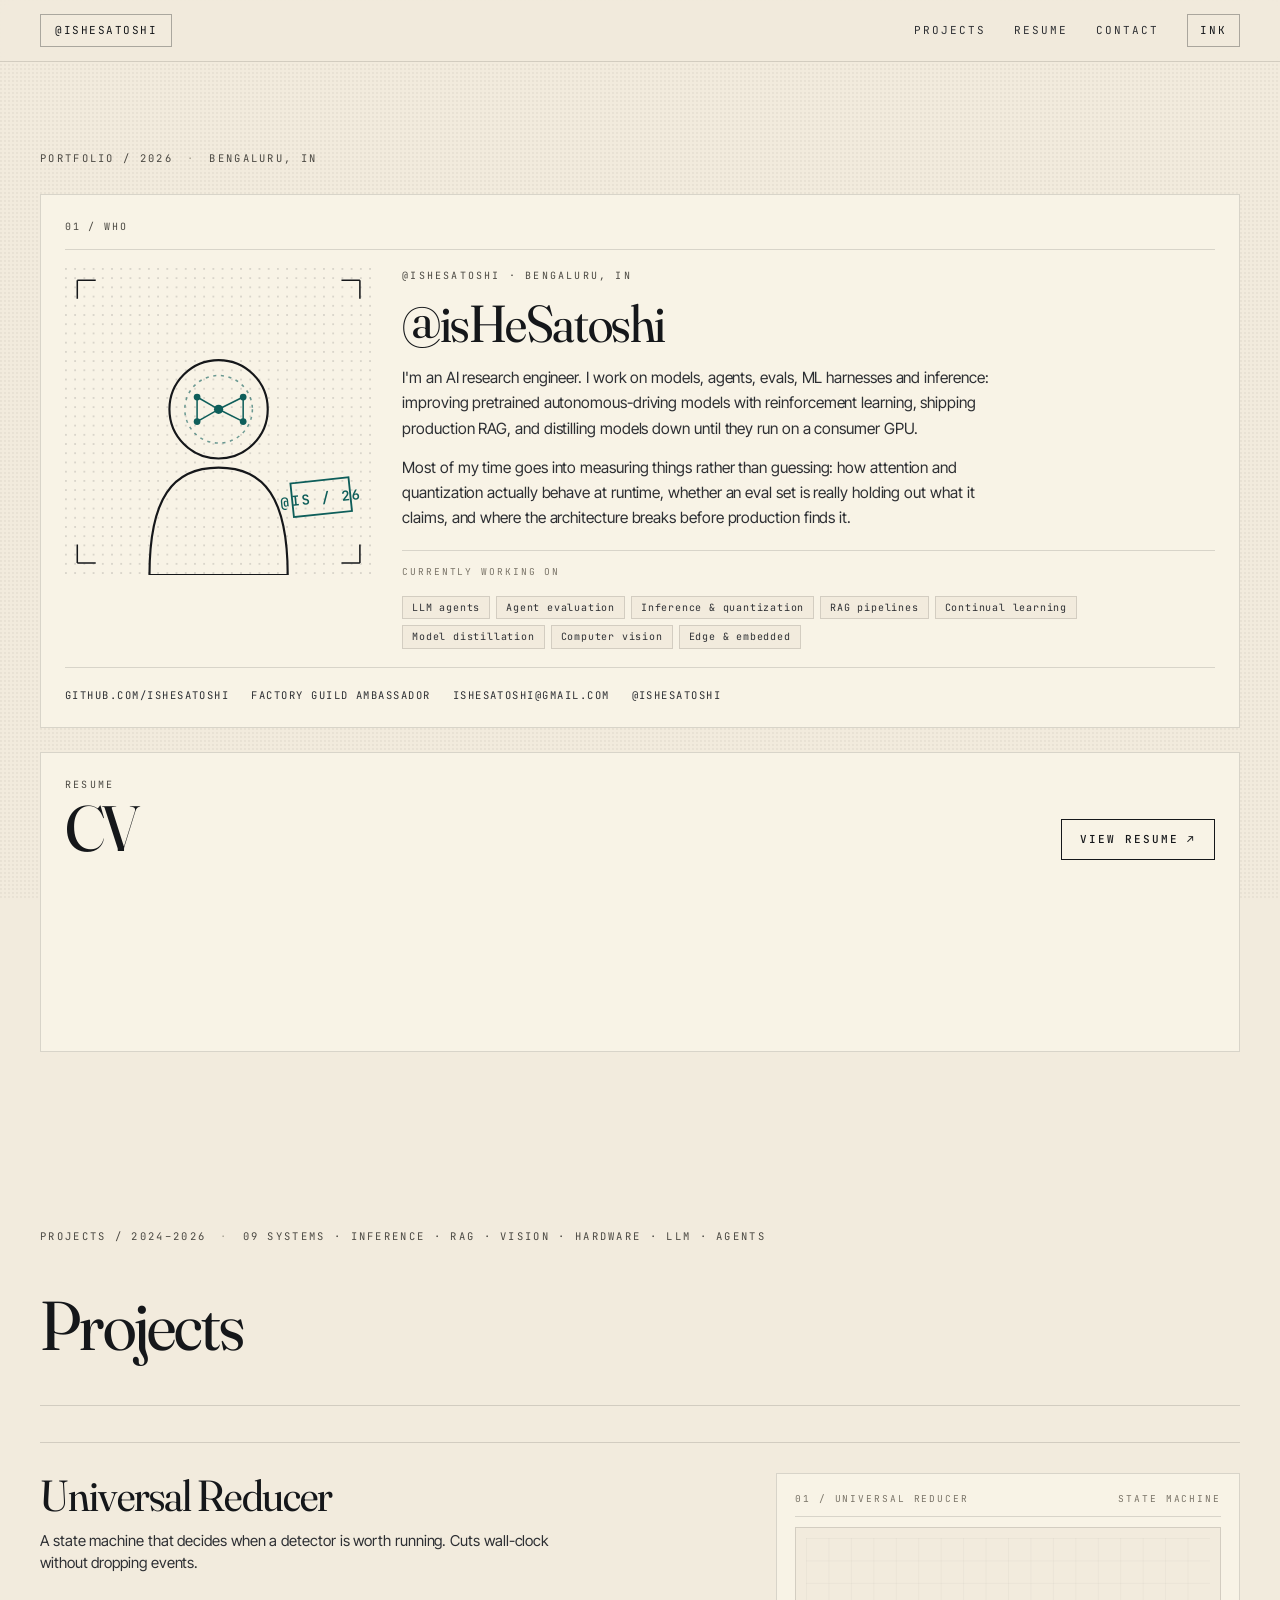
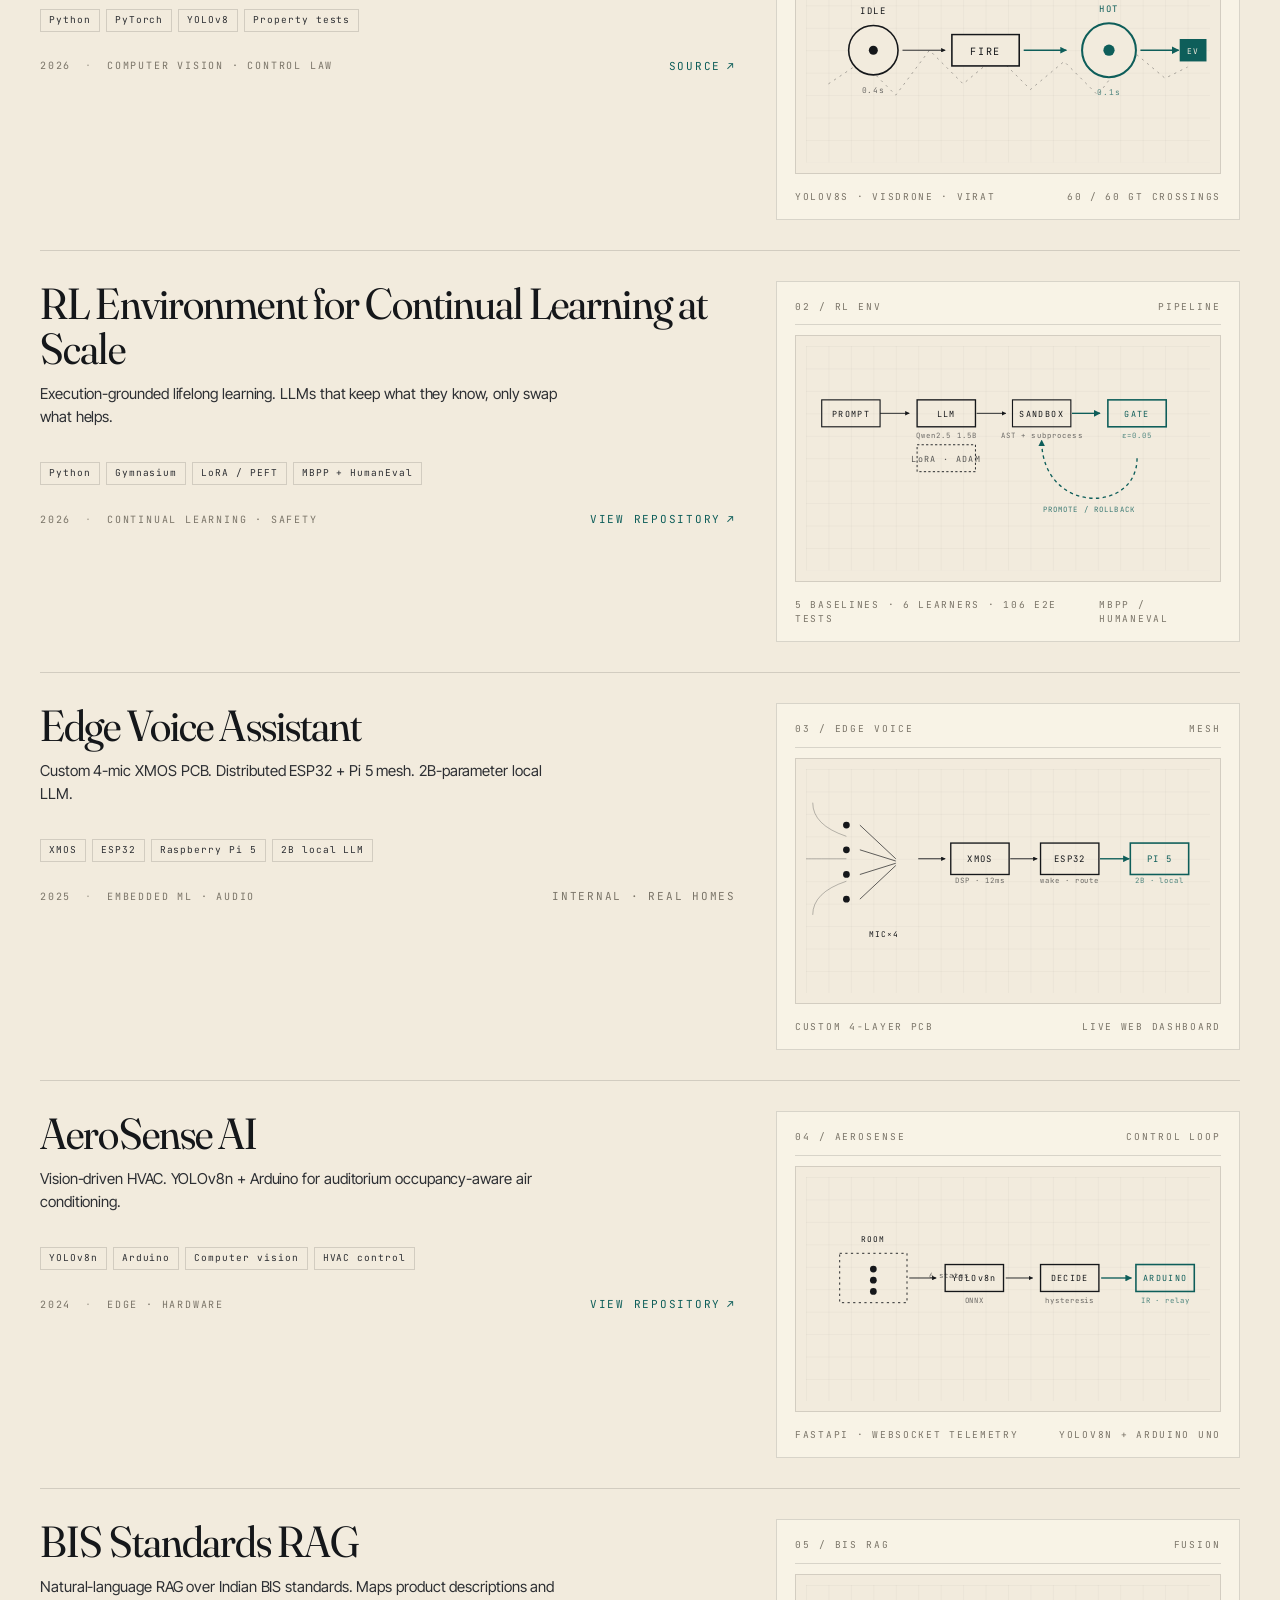
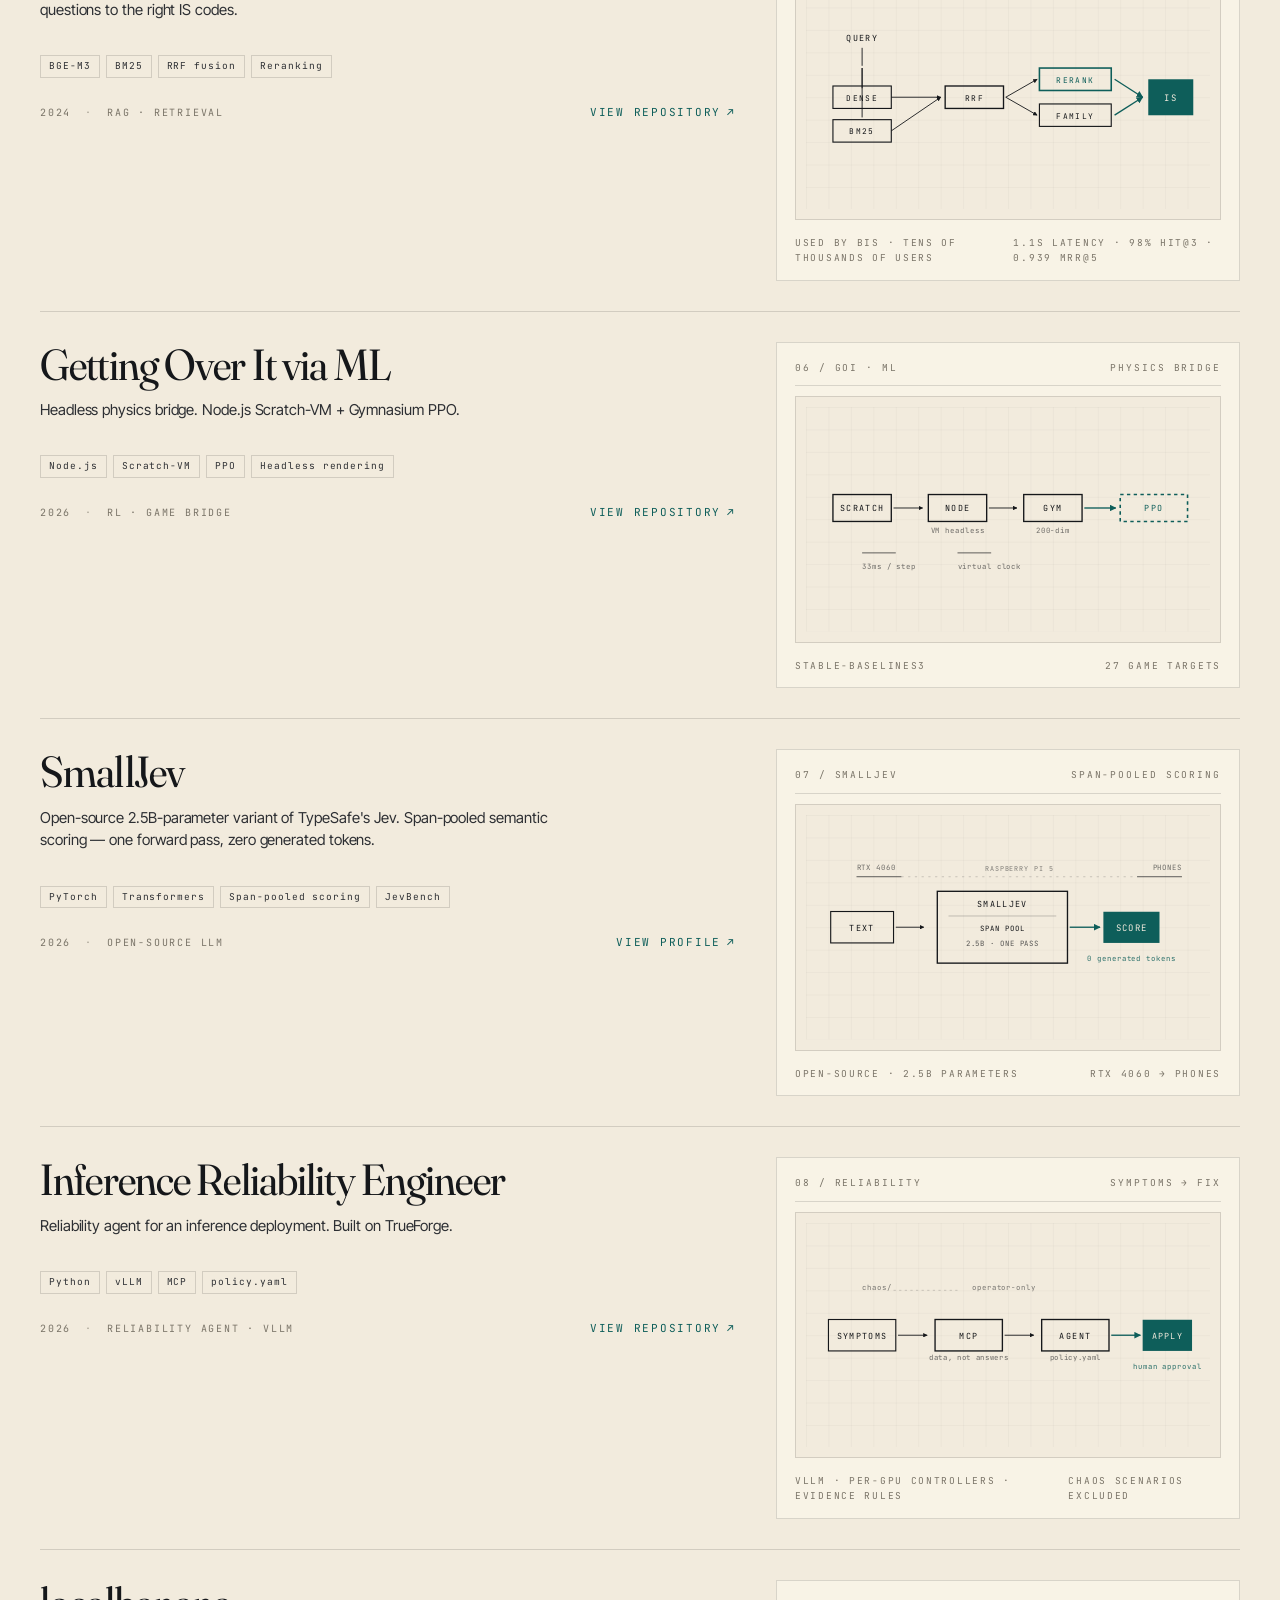
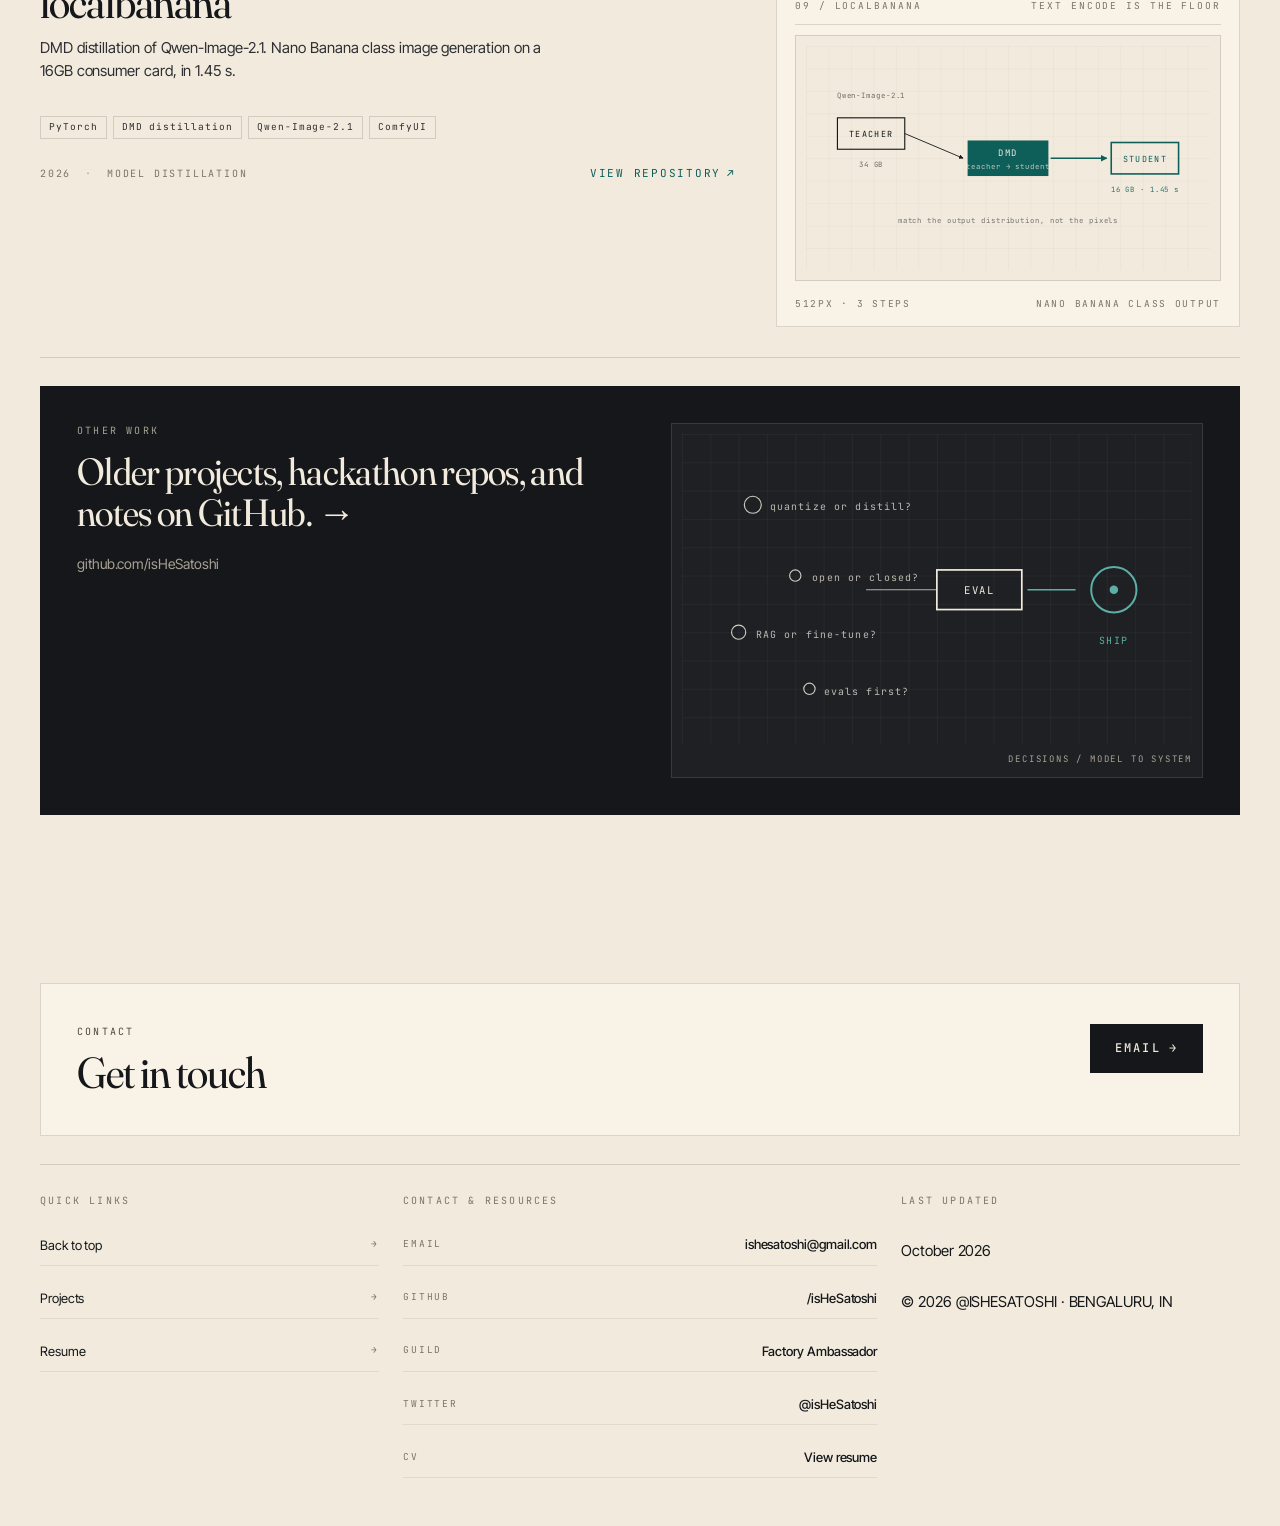
==== commit e03b6ee0: "Reposition as an AI research engineer The self-description said "LLM research engineer" in three pla" ====
--- a/index.html
+++ b/index.html
@@ -125,7 +125,7 @@
             <div class="identity__copy">
               <p class="micro-copy">@ISHESATOSHI · BENGALURU, IN</p>
               <h1 id="intro-title">@isHeSatoshi</h1>
-              <p class="identity__lede">I'm an LLM research engineer. I work on agents, evaluation harnesses, and inference: improving pretrained autonomous-driving models with reinforcement learning, shipping production RAG, and distilling models down until they run on a consumer GPU.</p>
+              <p class="identity__lede">I'm an AI research engineer. I work on models, agents, evals, ML harnesses and inference: improving pretrained autonomous-driving models with reinforcement learning, shipping production RAG, and distilling models down until they run on a consumer GPU.</p>
               <p class="identity__lede">Most of my time goes into measuring things rather than guessing: how attention and quantization actually behave at runtime, whether an eval set is really holding out what it claims, and where the architecture breaks before production finds it.</p>
               <div class="chip-row">
                 <span class="chip-row__k">Currently working on</span>
--- a/styles.css
+++ b/styles.css
@@ -37,6 +37,7 @@
   --ease:         cubic-bezier(0.65, 0, 0.35, 1);
   --ease-out:     cubic-bezier(0.16, 1, 0.3, 1);
   --ease-in:      cubic-bezier(0.6, 0, 0.7, 0.2);
+  --nav-bg:       rgba(242, 235, 221, 0.86);
 
   --maxw:         1280px;
   --shell-pad-x:  40px;
@@ -94,7 +95,7 @@
   position: sticky;
   top: 0;
   z-index: 40;
-  background: rgba(242, 235, 221, 0.86);
+  background: var(--nav-bg);
   backdrop-filter: blur(10px); -webkit-backdrop-filter: blur(10px);
   border-bottom: 1px solid var(--rule);
 }
@@ -231,7 +232,7 @@
   pointer-events: none;
   transition: border-color 280ms var(--ease);
 }
-.card:hover { border-color: rgba(21, 23, 26, 0.32); }
+.card:hover { border-color: var(--rule-strong); }
 .card:hover::before { border-color: var(--signal); }
 .card:hover { transform: translateY(-2px); }
 
@@ -780,6 +781,7 @@
   --dark-rule-soft:  rgba(237, 230, 215, 0.06);
   --dark-ink:        #EDE6D7;
   --dark-mute:       #9C9484;
+  --nav-bg:          rgba(19, 21, 24, 0.86);
 }
 
 [data-theme="ink"] body {
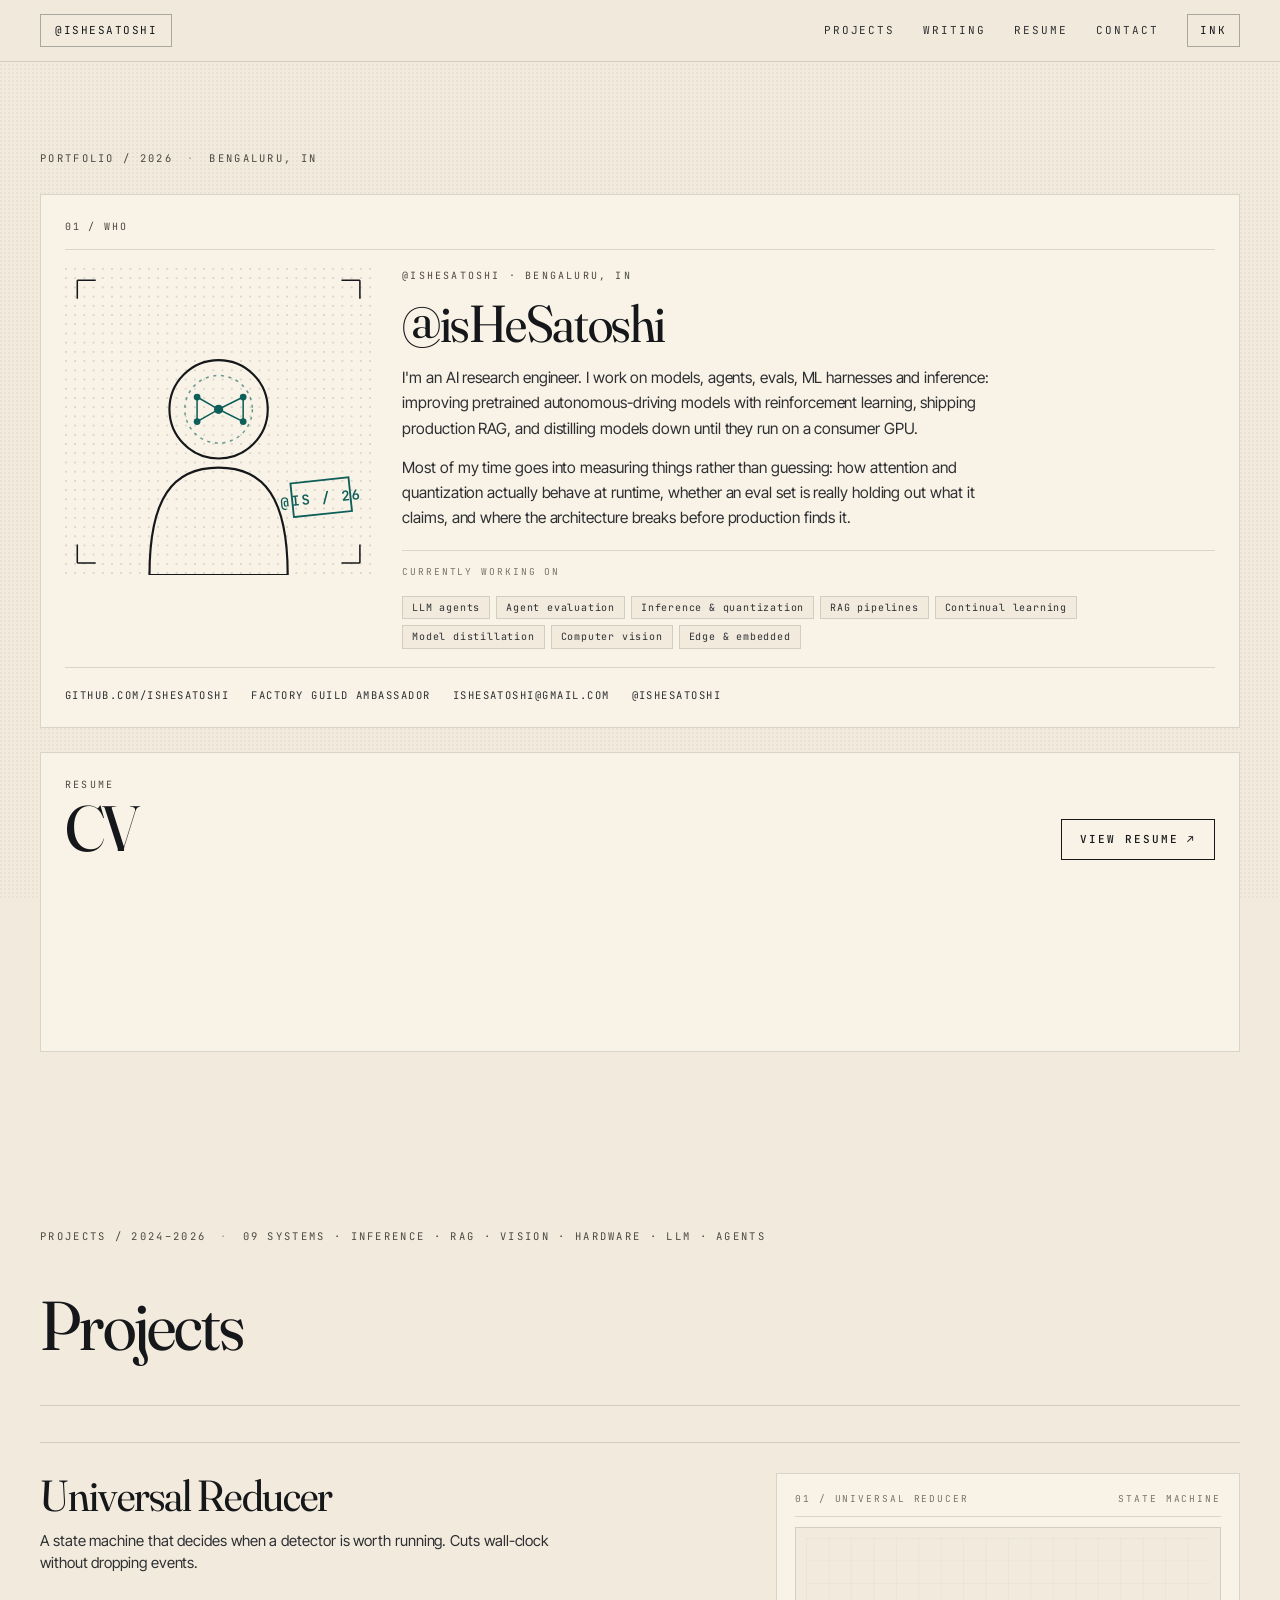
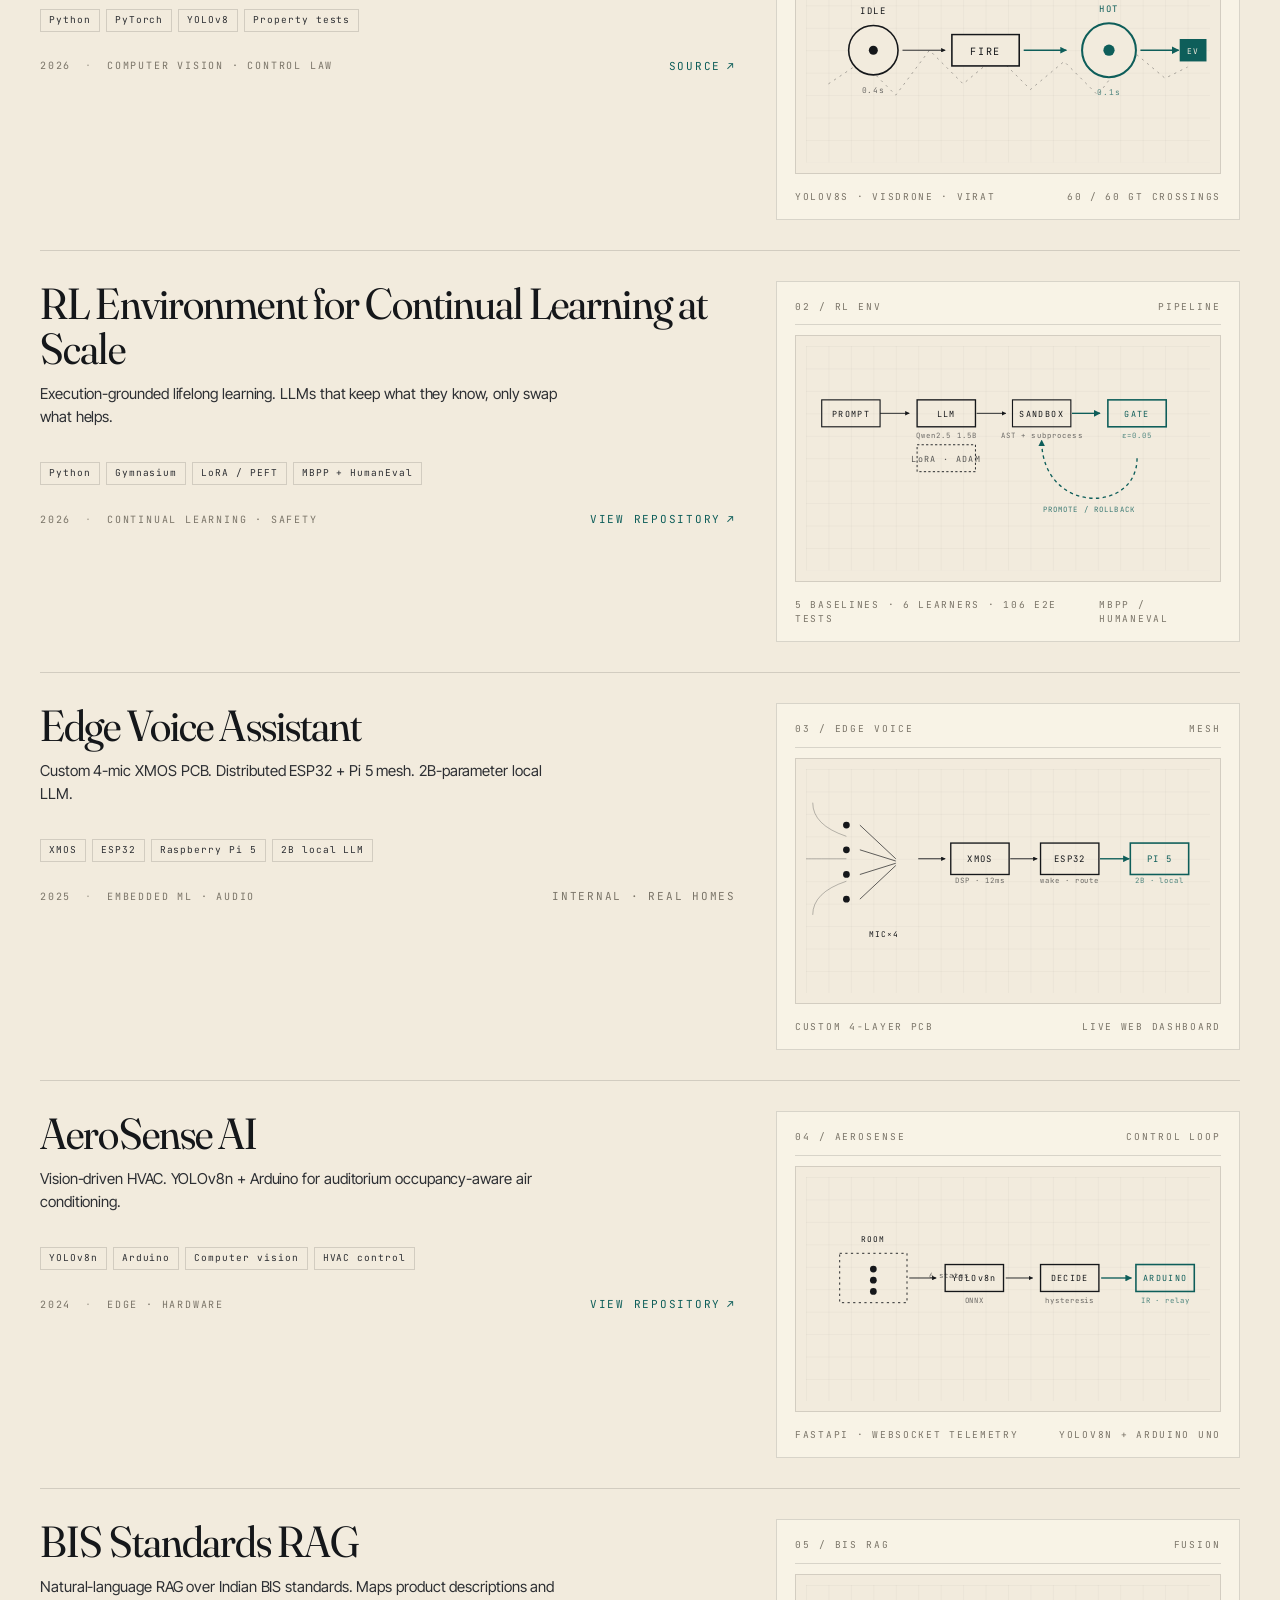
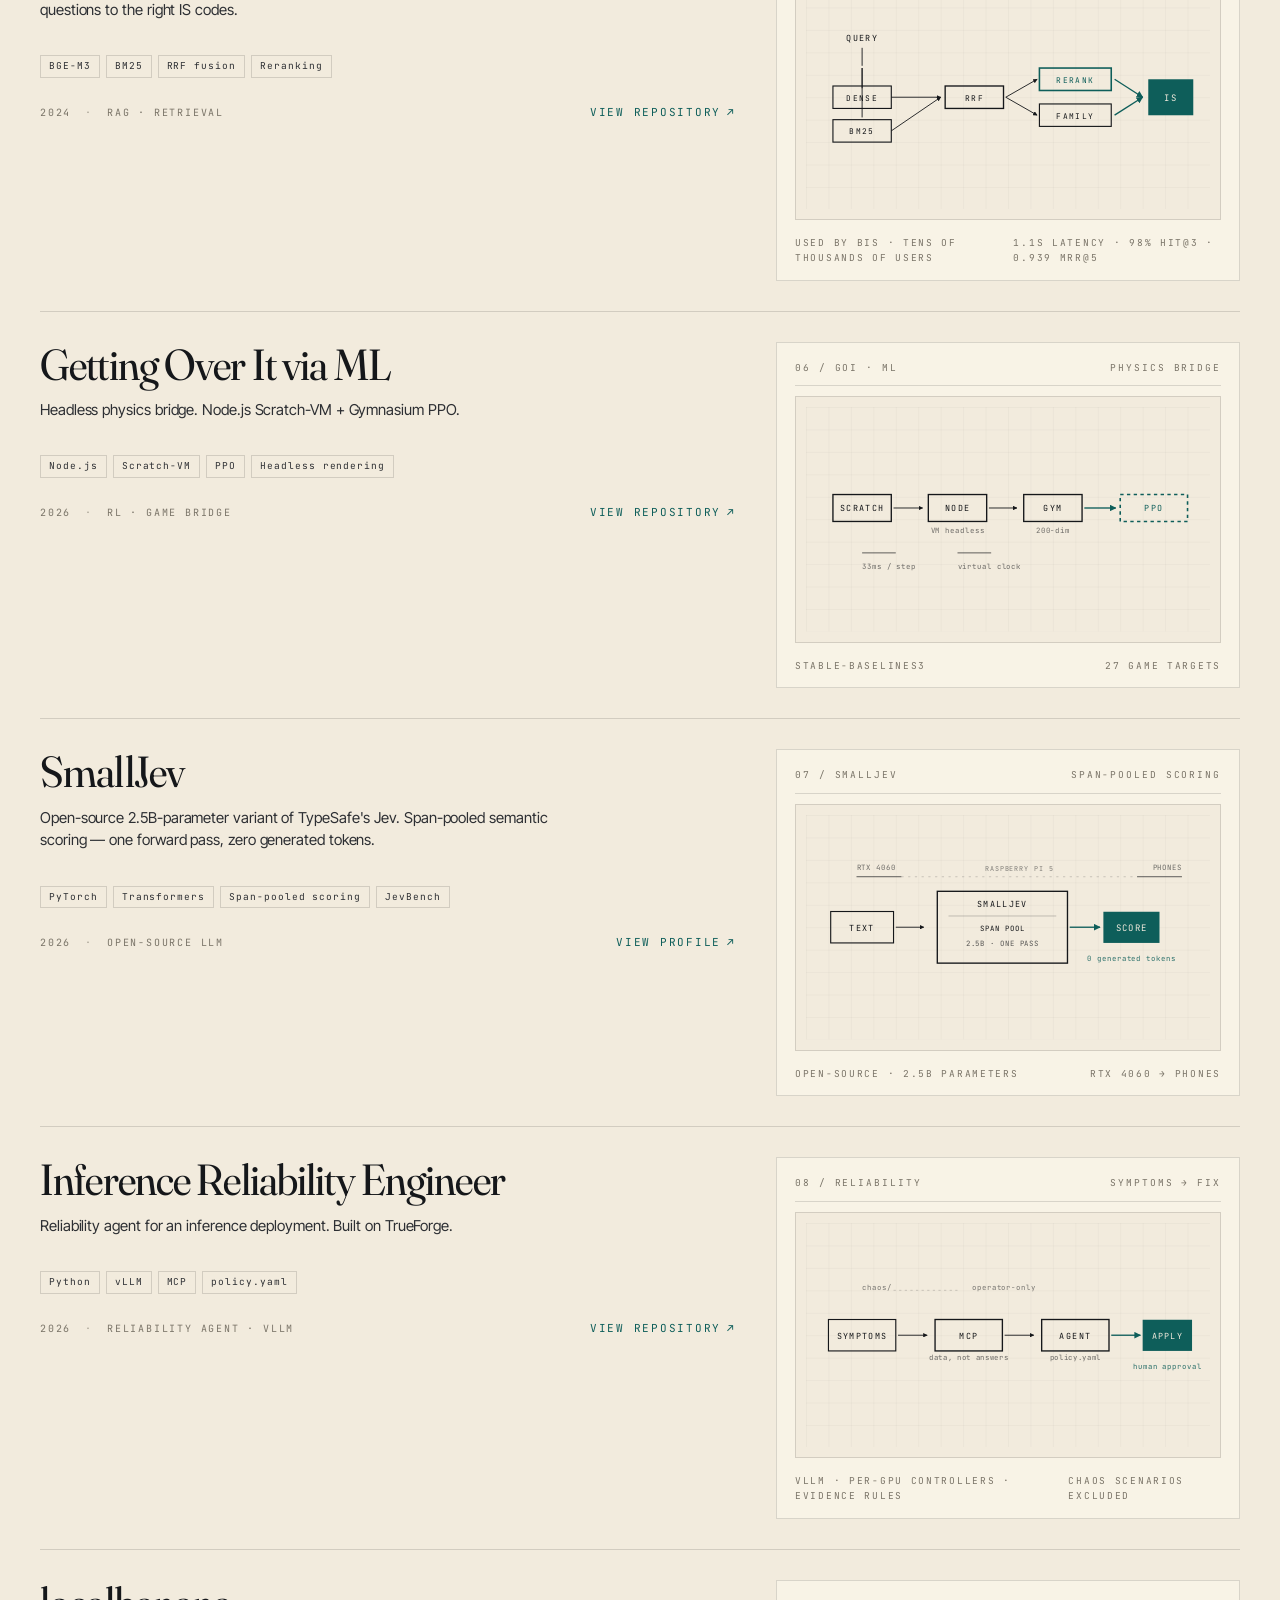
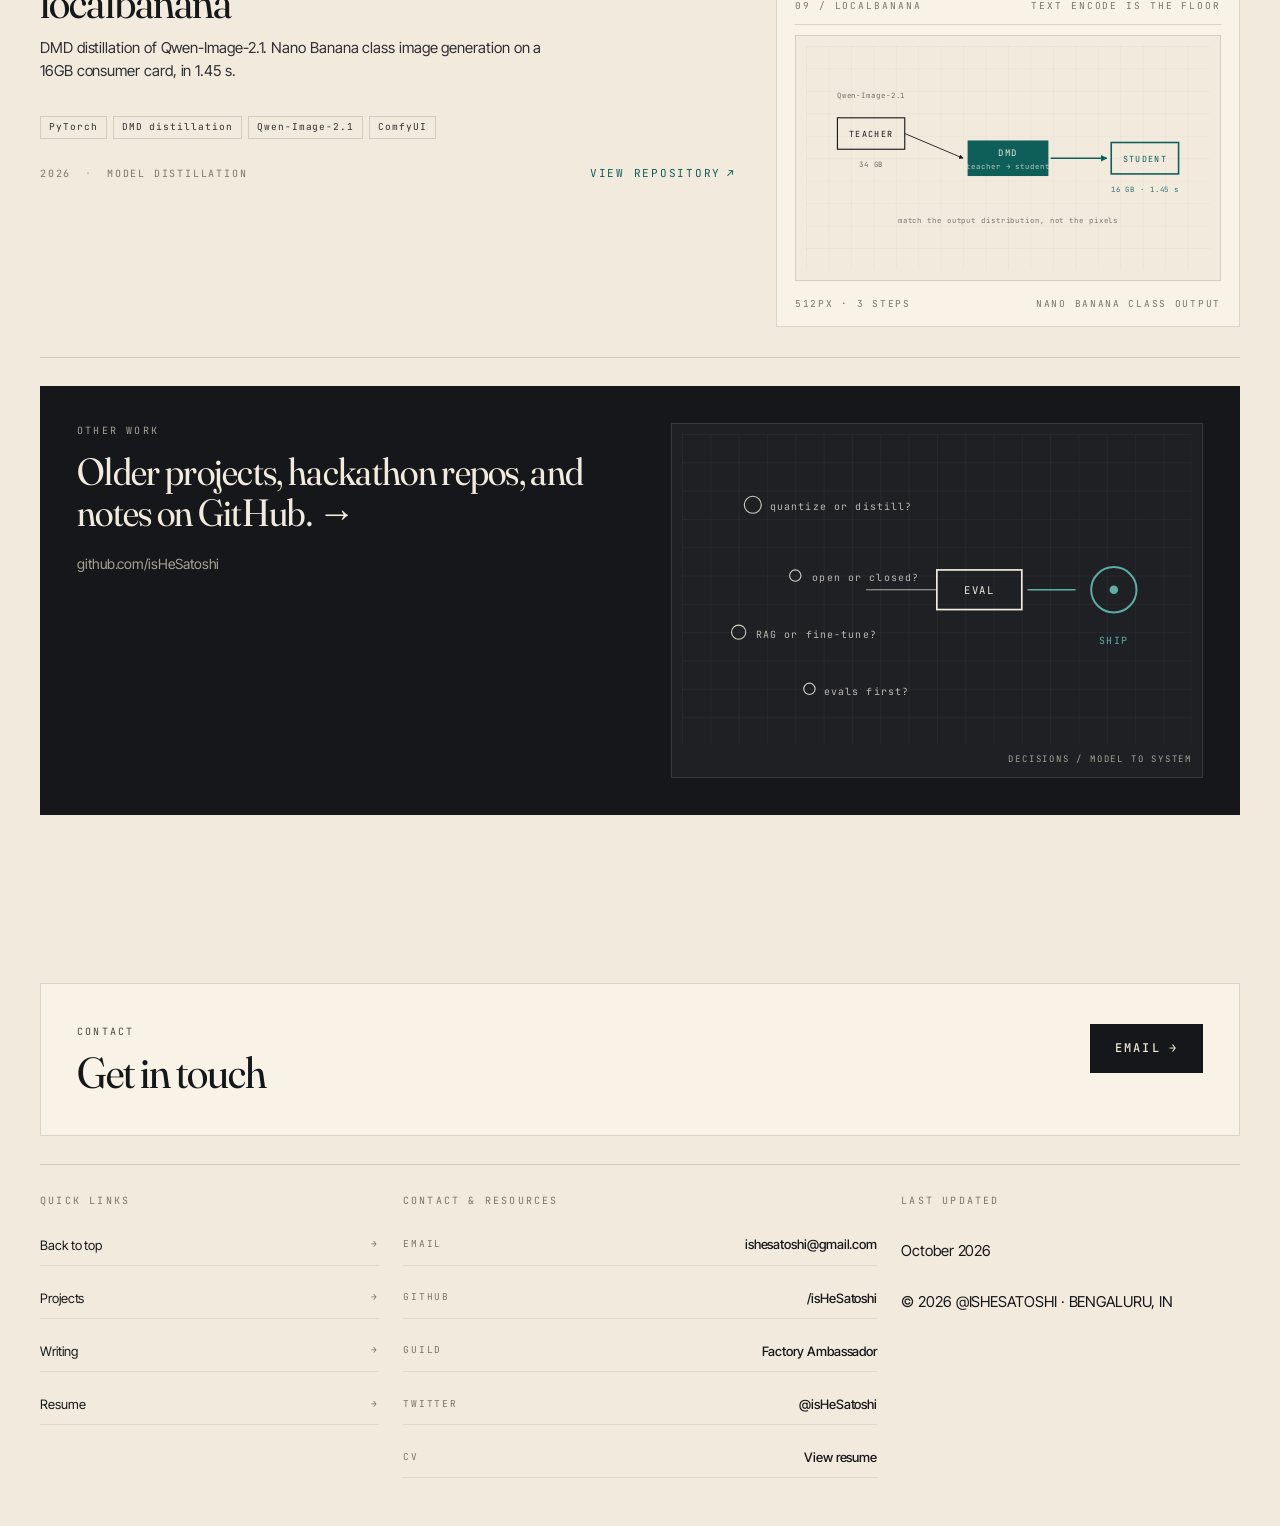
==== commit f40cc0e7: "nav: link the council write-up" ====
--- a/index.html
+++ b/index.html
@@ -45,6 +45,7 @@
       </a>
       <nav class="nav__links" aria-label="Primary navigation">
         <a href="#work">Projects</a>
+        <a href="droid-council.html">Writing</a>
         <a href="resume.html">Resume</a>
         <a href="#contact">Contact</a>
         <button class="nav__theme" type="button" data-theme-toggle aria-pressed="false">INK</button>
@@ -986,6 +987,7 @@
           <p class="footer-title">Quick links</p>
           <a href="#top">Back to top <span aria-hidden="true" class="arrow">→</span></a>
           <a href="#work">Projects <span aria-hidden="true" class="arrow">→</span></a>
+          <a href="droid-council.html">Writing <span aria-hidden="true" class="arrow">→</span></a>
           <a href="resume.html">Resume <span aria-hidden="true" class="arrow">→</span></a>
         </section>
         <section class="footer-card">
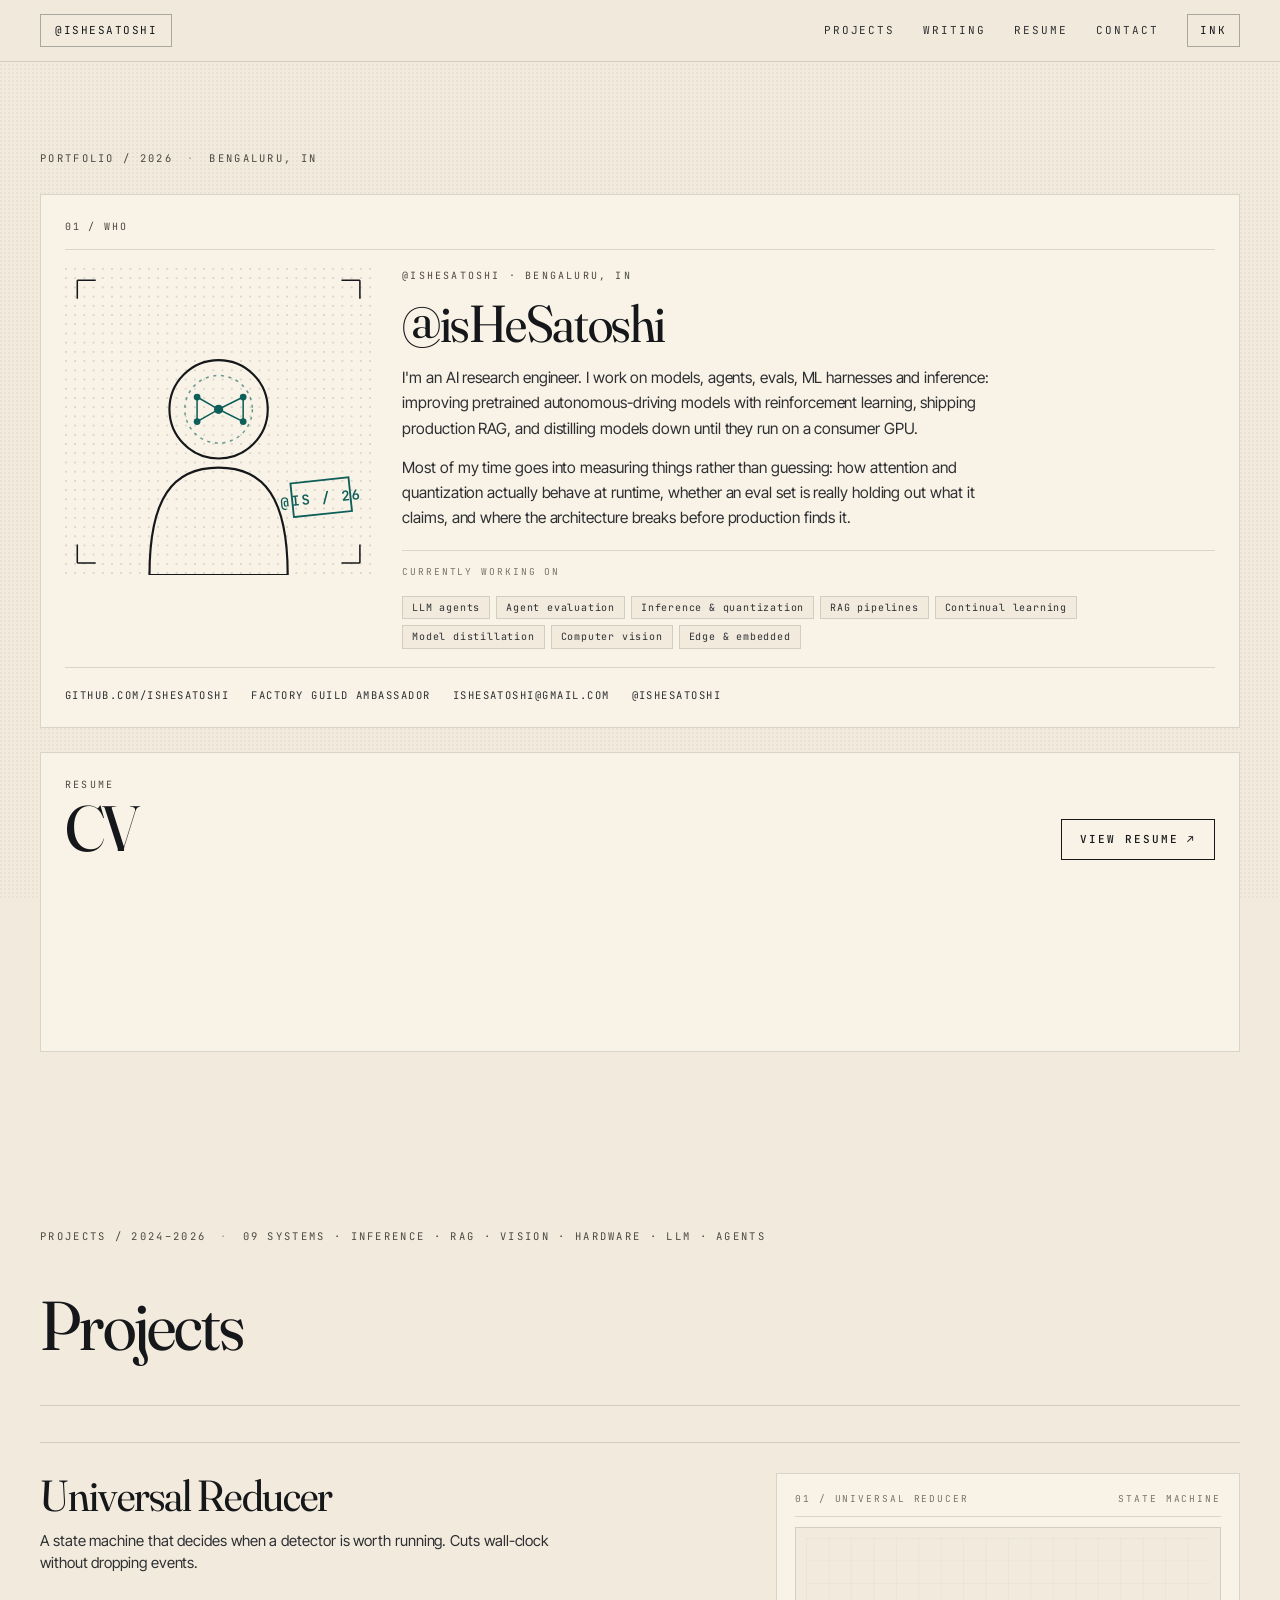
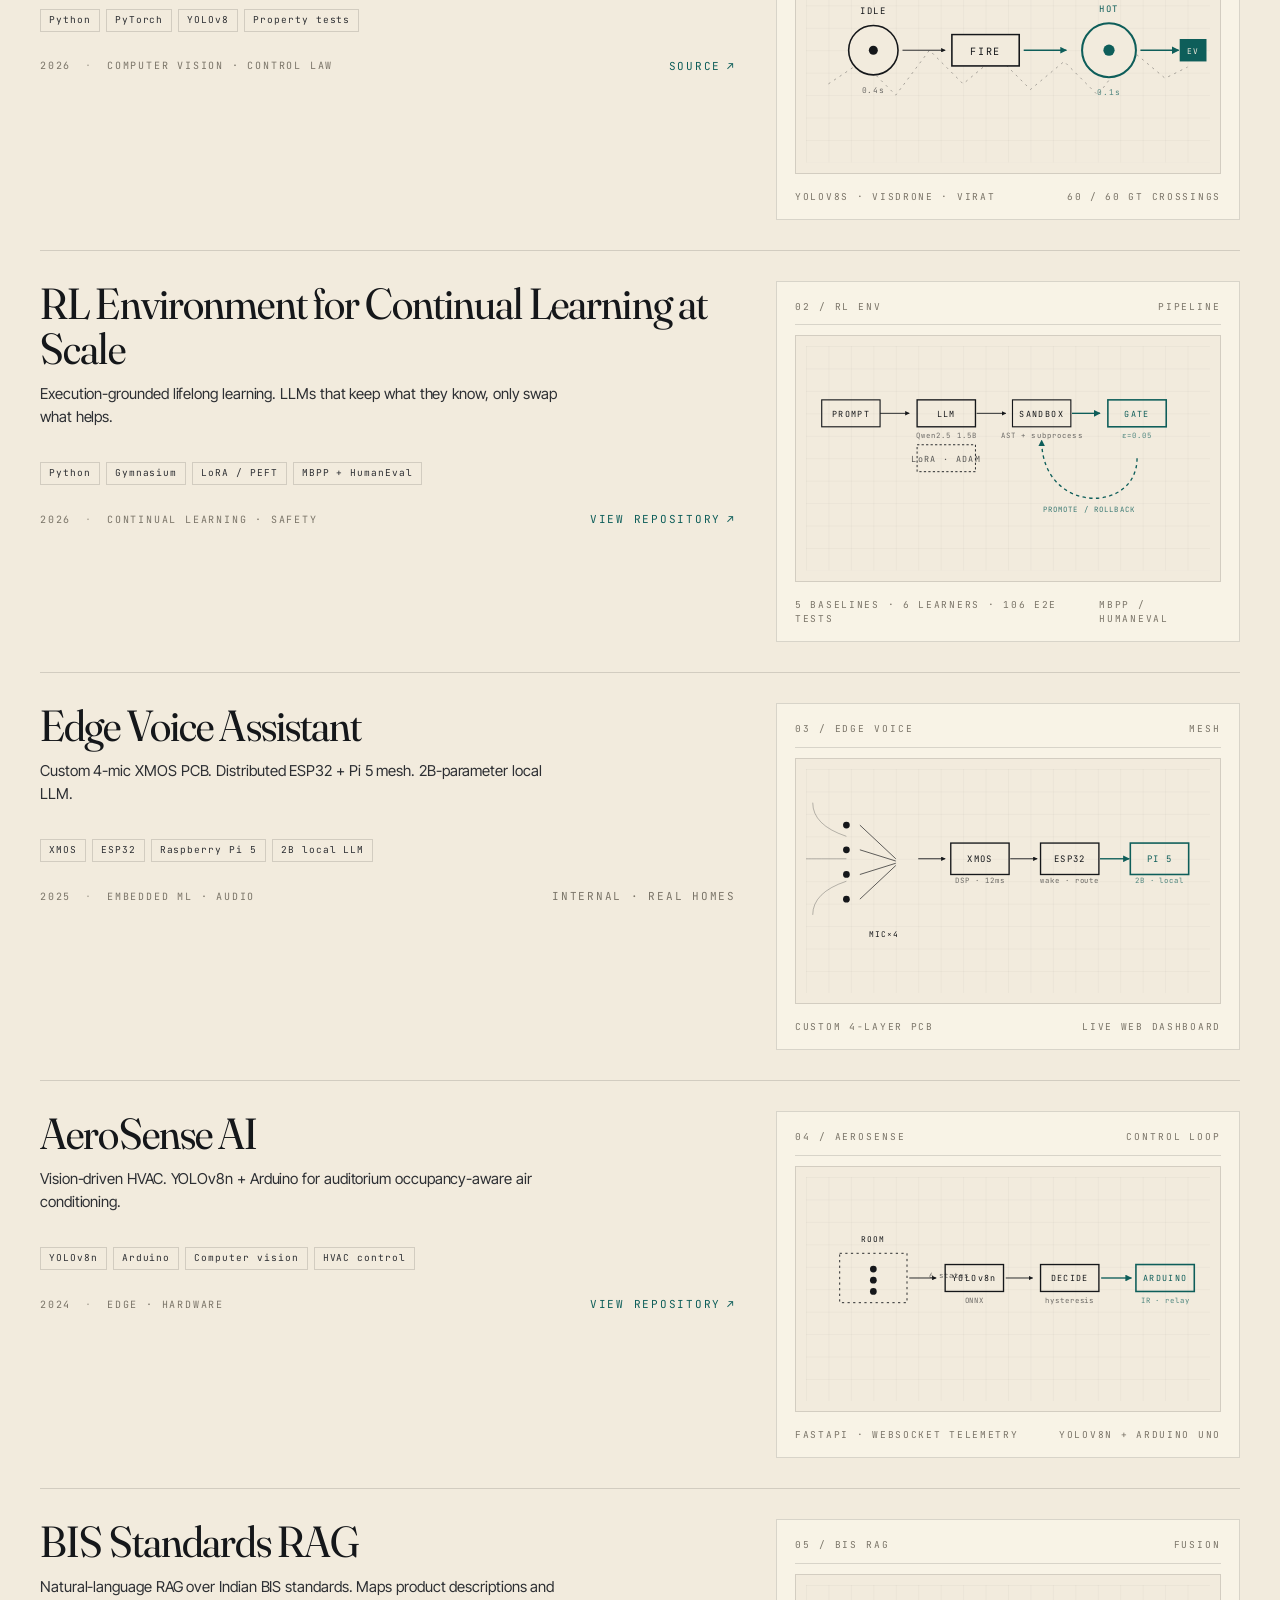
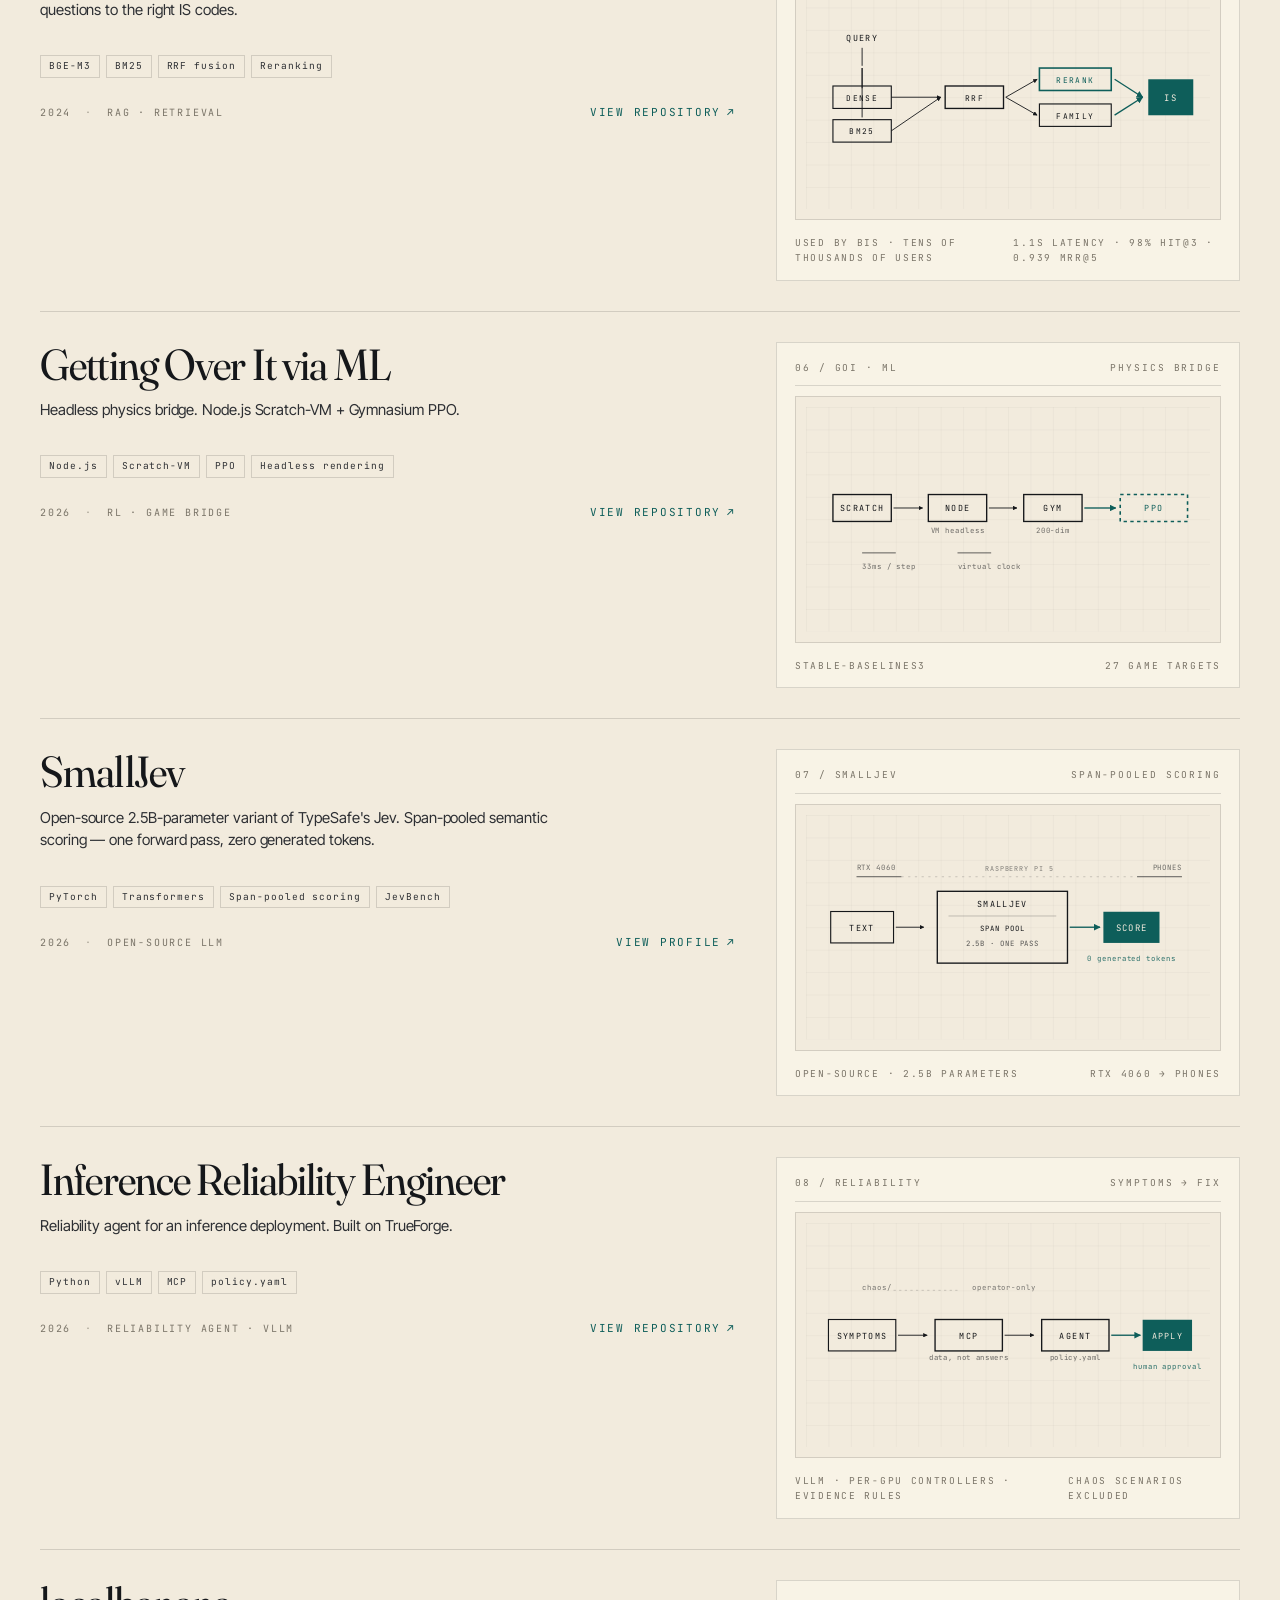
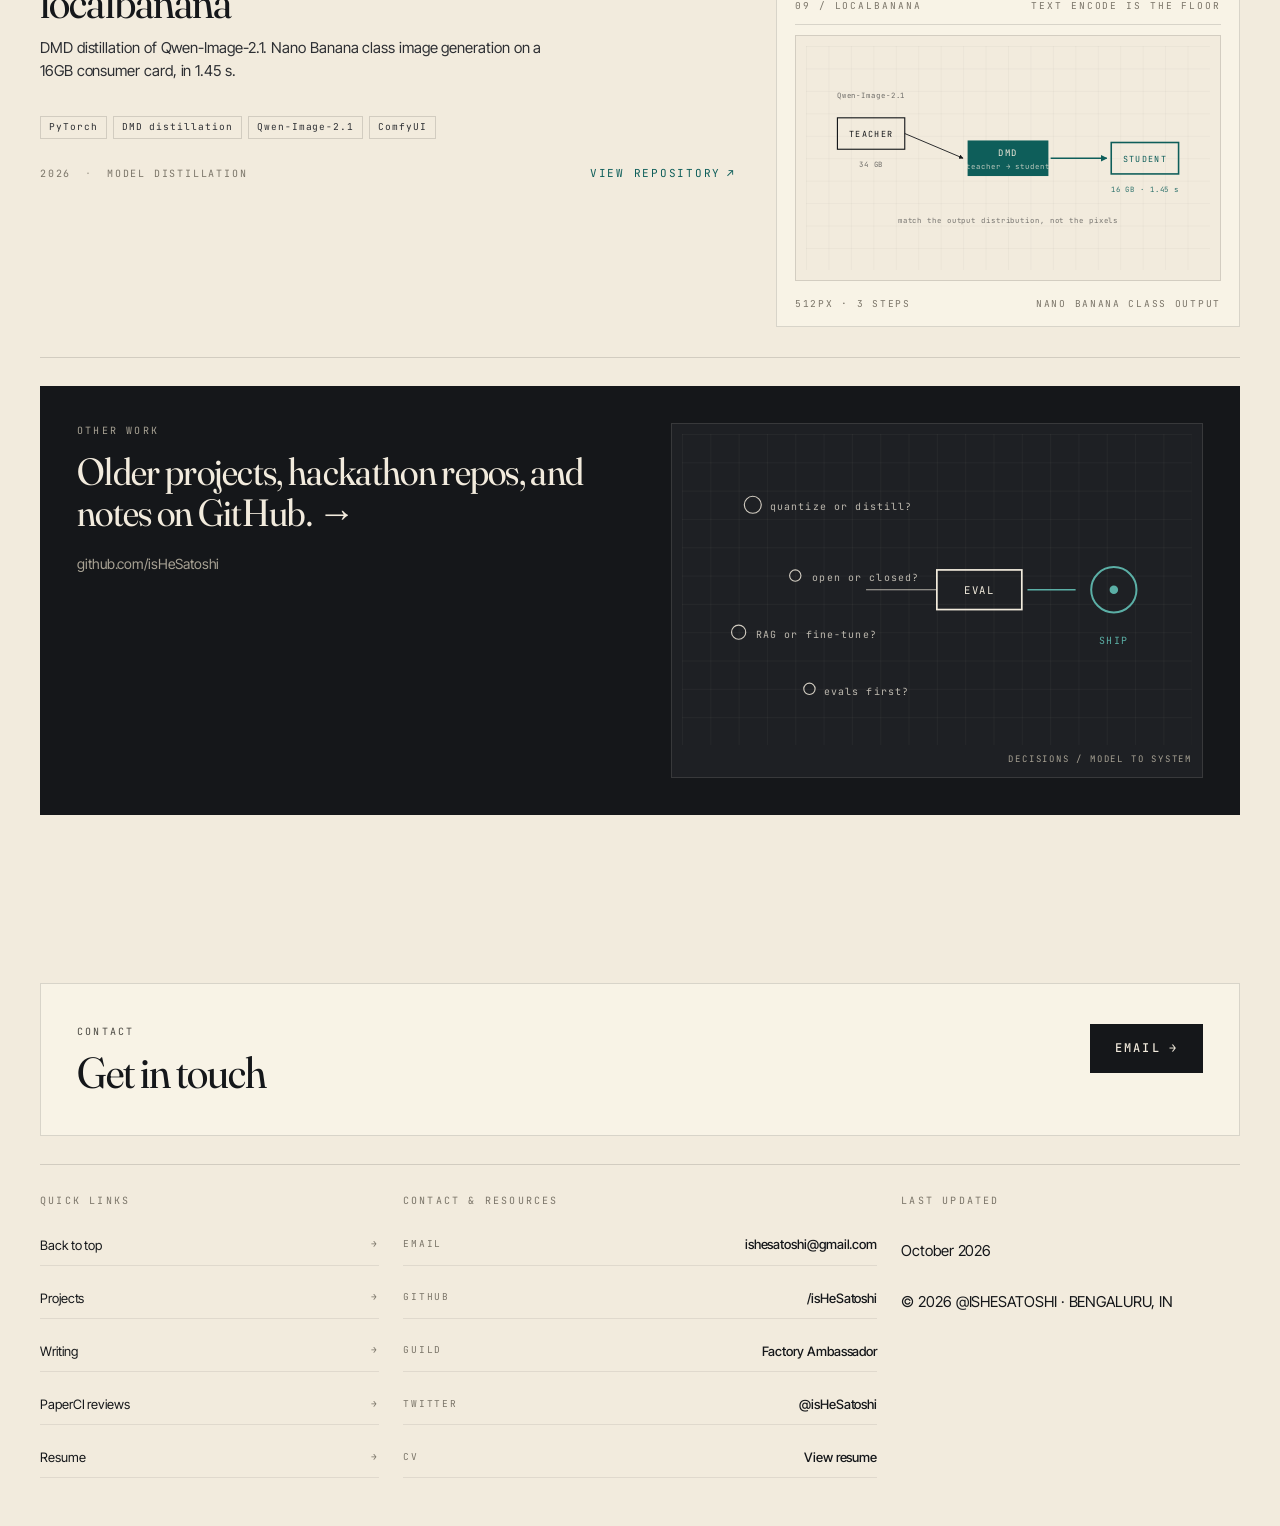
==== commit 352807d8: "Link the PaperCI run reviews from the portfolio footer" ====
--- a/index.html
+++ b/index.html
@@ -988,6 +988,7 @@
           <a href="#top">Back to top <span aria-hidden="true" class="arrow">→</span></a>
           <a href="#work">Projects <span aria-hidden="true" class="arrow">→</span></a>
           <a href="droid-council.html">Writing <span aria-hidden="true" class="arrow">→</span></a>
+          <a href="paperci-reviews/">PaperCI reviews <span aria-hidden="true" class="arrow">→</span></a>
           <a href="resume.html">Resume <span aria-hidden="true" class="arrow">→</span></a>
         </section>
         <section class="footer-card">
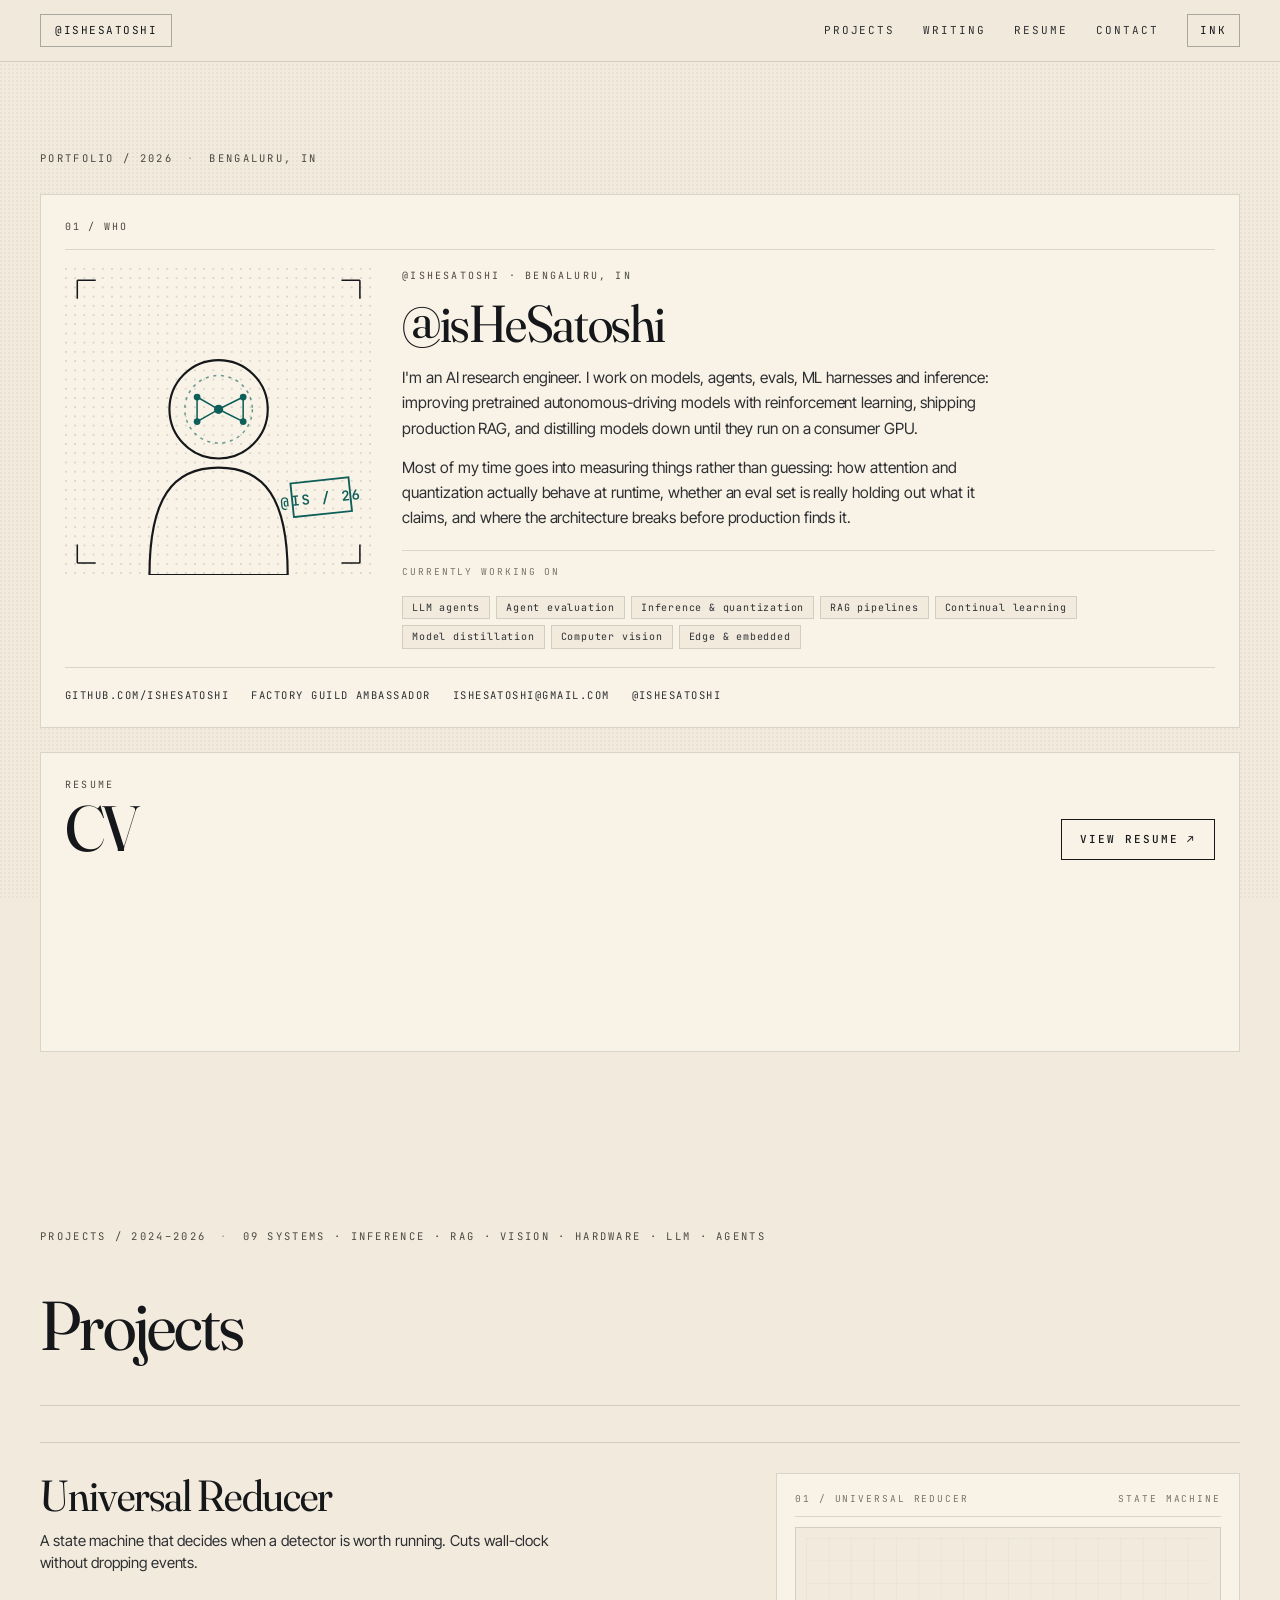
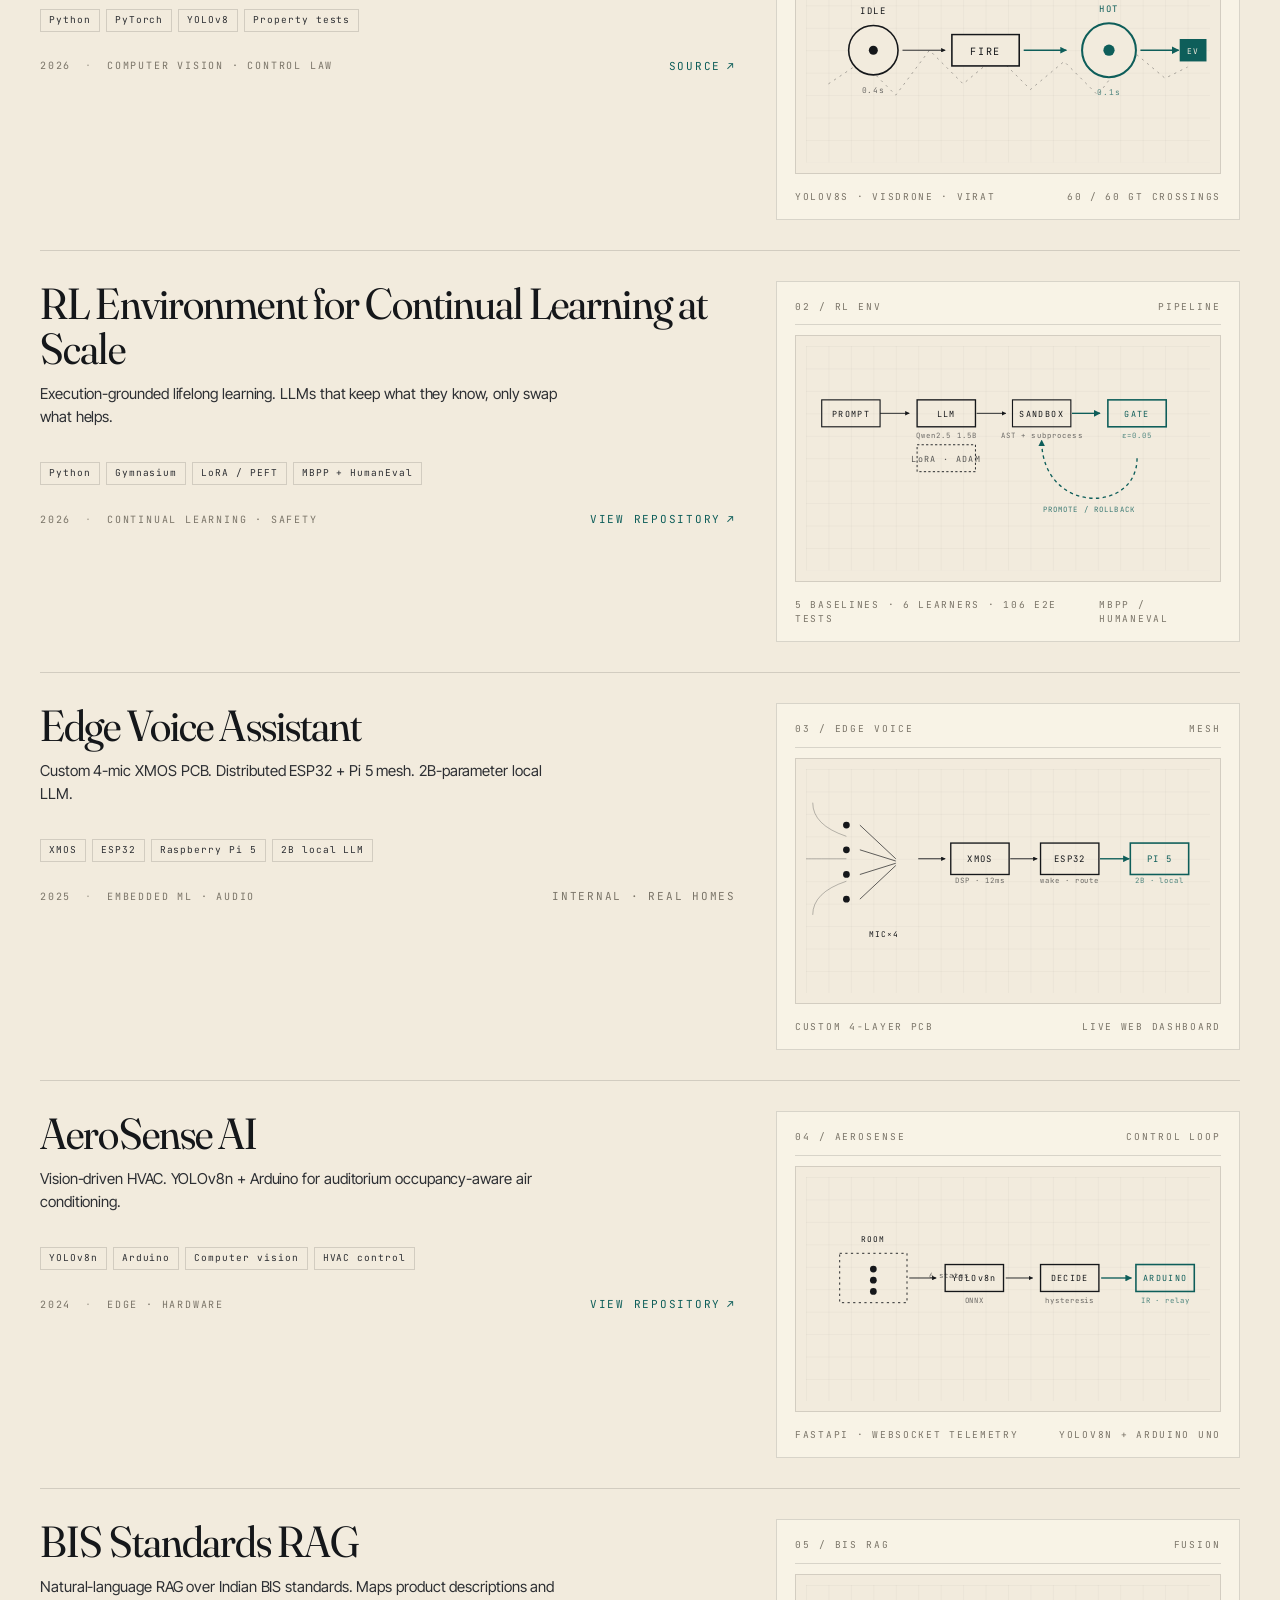
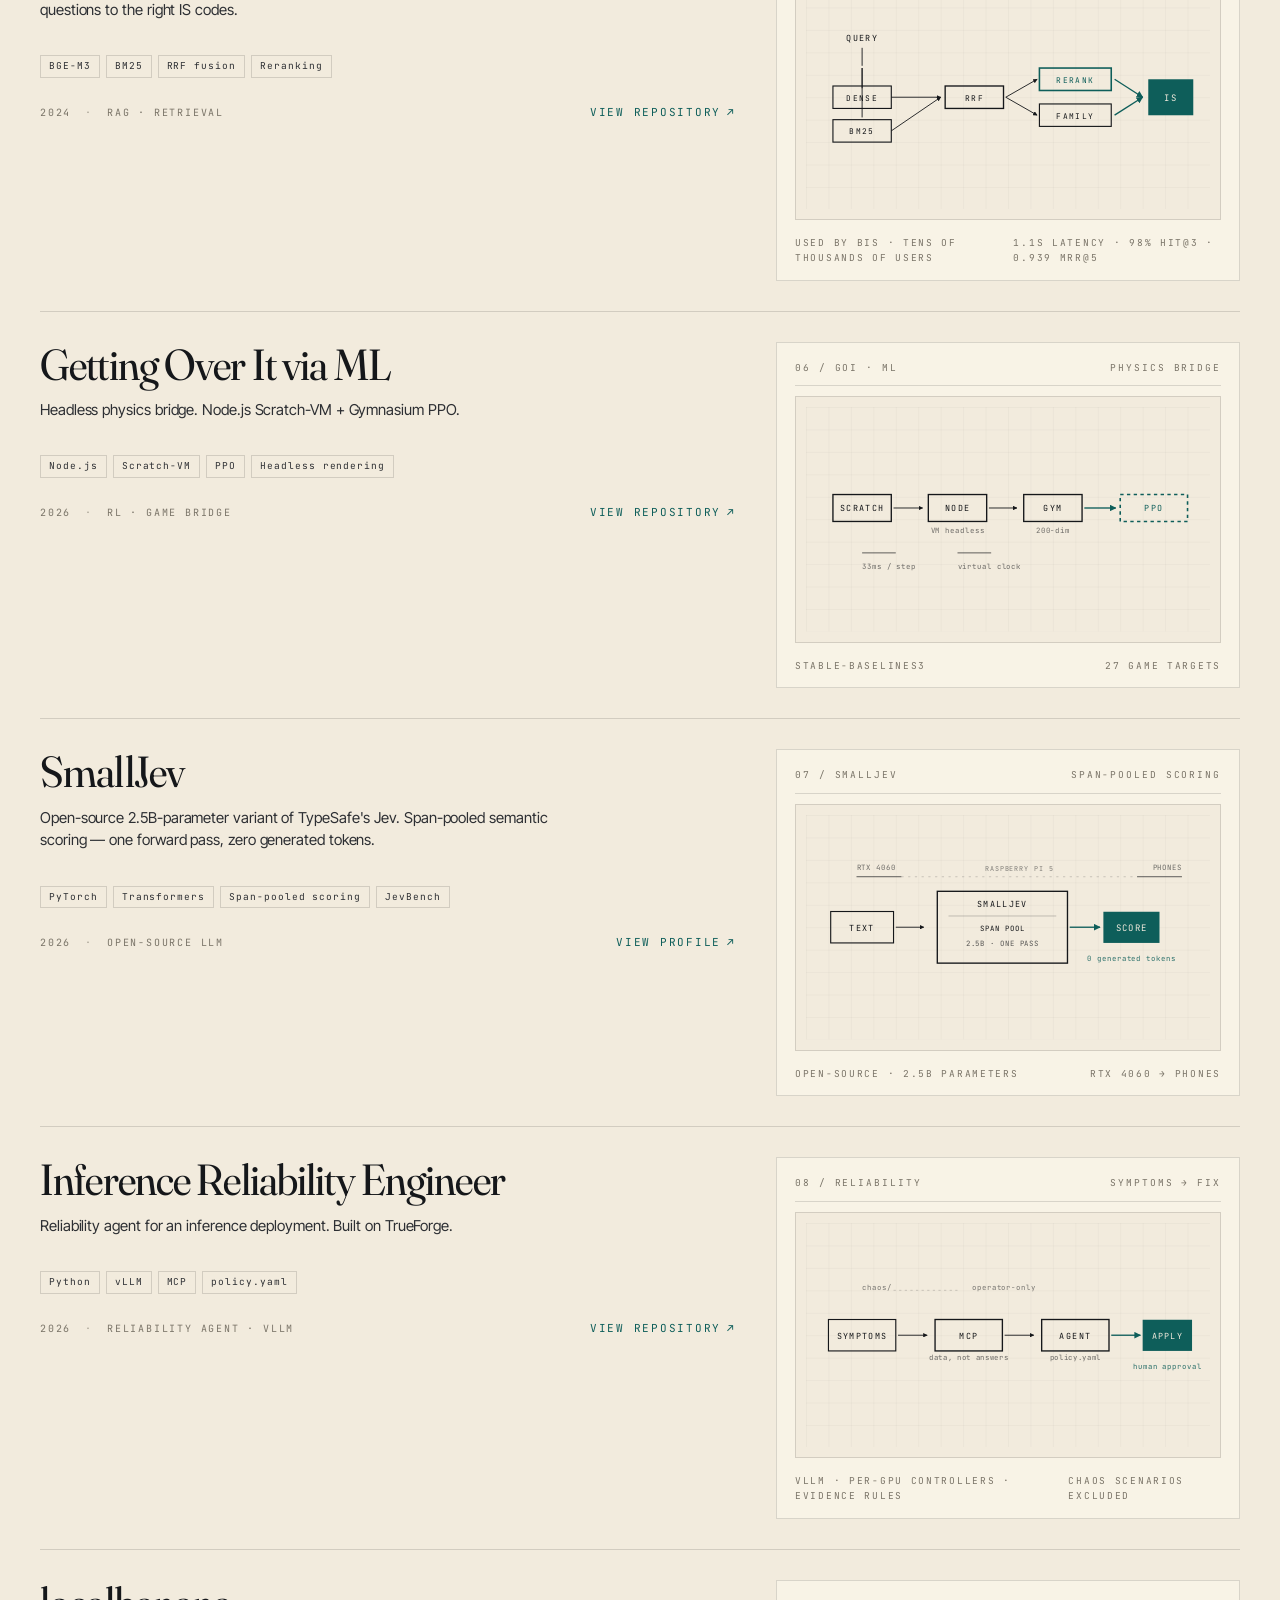
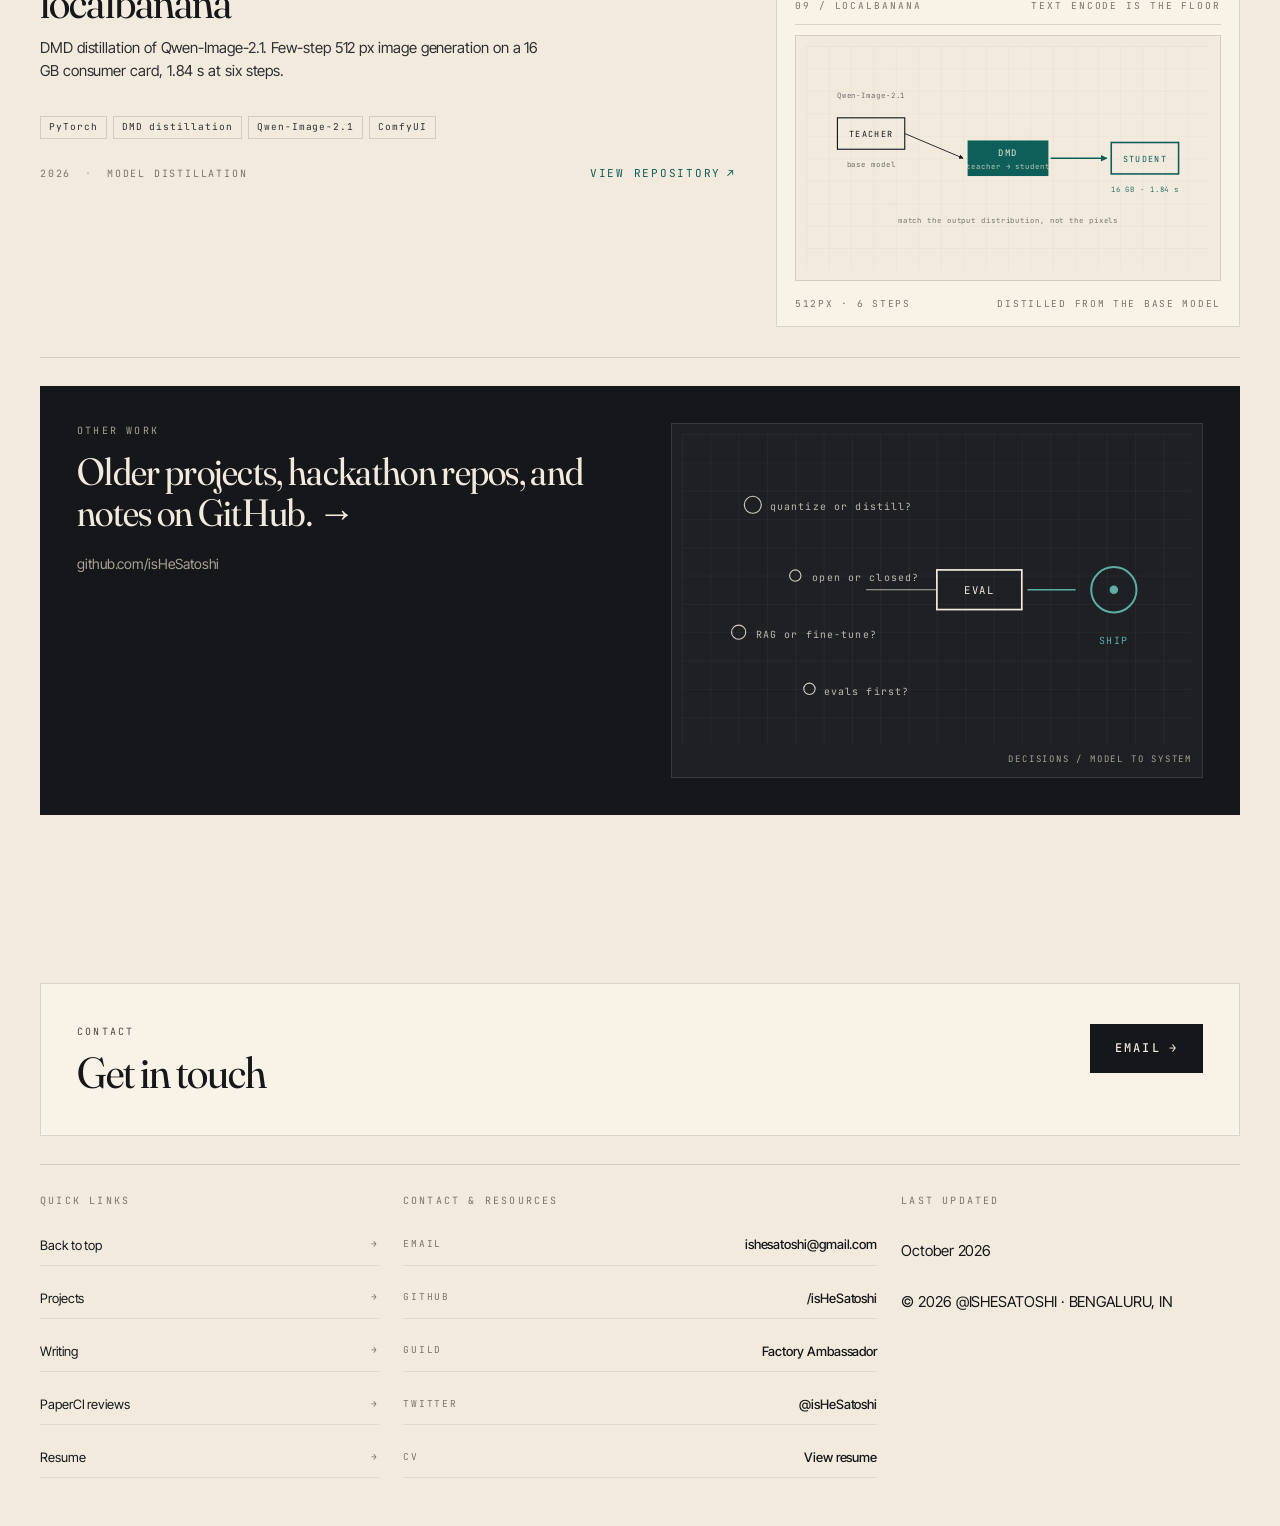
==== commit cc4e5357: "Correct the SmallJev, BIS and localbanana claims to the measured results" ====
--- a/index.html
+++ b/index.html
@@ -852,7 +852,7 @@
         <div class="project-info">
           <div class="project-info__main">
             <h3 class="project-name">localbanana</h3>
-            <p class="project-type">DMD distillation of Qwen-Image-2.1. Nano Banana class image generation on a 16GB consumer card, in 1.45 s.</p>
+            <p class="project-type">DMD distillation of Qwen-Image-2.1. Few-step 512 px image generation on a 16 GB consumer card, 1.84 s at six steps.</p>
           </div>
           <ul class="project-tech">
               <li>PyTorch</li>
@@ -893,7 +893,7 @@
                 <text y="3" text-anchor="middle" font-family="JetBrains Mono, monospace" font-size="7.5" letter-spacing="1.2" fill="#15171A">TEACHER</text>
               </g>
               <text x="58" y="46" text-anchor="middle" font-family="JetBrains Mono, monospace" font-size="6.5" letter-spacing="0.8" fill="#15171A" opacity="0.6">Qwen-Image-2.1</text>
-              <text x="58" y="108" text-anchor="middle" font-family="JetBrains Mono, monospace" font-size="6.5" letter-spacing="0.8" fill="#15171A" opacity="0.6">34 GB</text>
+              <text x="58" y="108" text-anchor="middle" font-family="JetBrains Mono, monospace" font-size="6.5" letter-spacing="0.8" fill="#15171A" opacity="0.6">base model</text>
               <line x1="88" y1="78" x2="140" y2="100" stroke="#15171A" stroke-width="0.8" marker-end="url(#lb-arr)"/>
               <!-- DMD -->
               <g transform="translate(180 100)">
@@ -907,7 +907,7 @@
                 <rect x="-30" y="-14" width="60" height="28" fill="none" stroke="#0E5E5A" stroke-width="1.4"/>
                 <text y="3" text-anchor="middle" font-family="JetBrains Mono, monospace" font-size="7.5" letter-spacing="1.2" fill="#0E5E5A">STUDENT</text>
               </g>
-              <text x="302" y="130" text-anchor="middle" font-family="JetBrains Mono, monospace" font-size="6.5" letter-spacing="0.8" fill="#0E5E5A" opacity="0.85">16 GB · 1.45 s</text>
+              <text x="302" y="130" text-anchor="middle" font-family="JetBrains Mono, monospace" font-size="6.5" letter-spacing="0.8" fill="#0E5E5A" opacity="0.85">16 GB · 1.84 s</text>
               <!-- loss annotation -->
               <g transform="translate(180 158)">
                 <text x="0" y="0" text-anchor="middle" font-family="JetBrains Mono, monospace" font-size="6.5" letter-spacing="0.8" fill="#15171A" opacity="0.55">match the output distribution, not the pixels</text>
@@ -915,8 +915,8 @@
             </svg>
           </div>
           <div class="project-visual__foot">
-            <span>512px · 3 steps</span>
-            <span>Nano Banana class output</span>
+            <span>512px · 6 steps</span>
+            <span>distilled from the base model</span>
           </div>
         </div>
       </article>
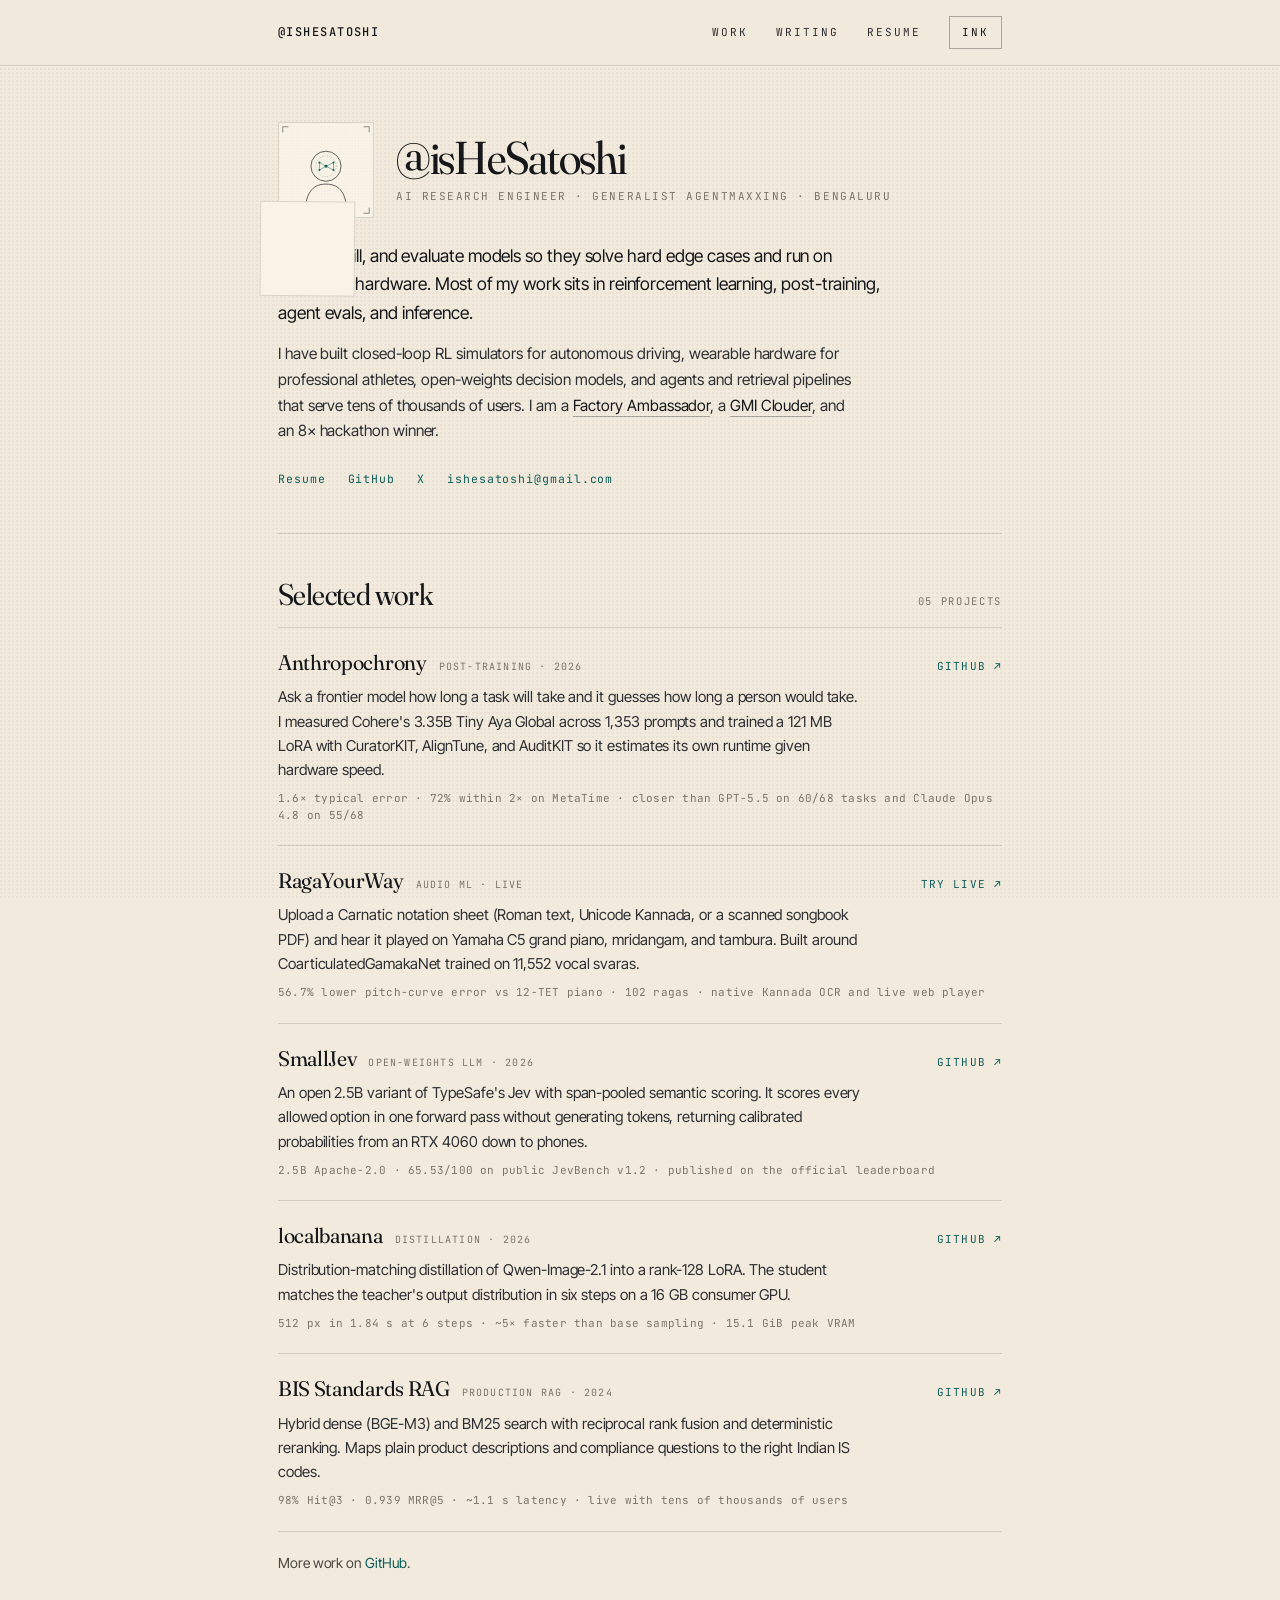
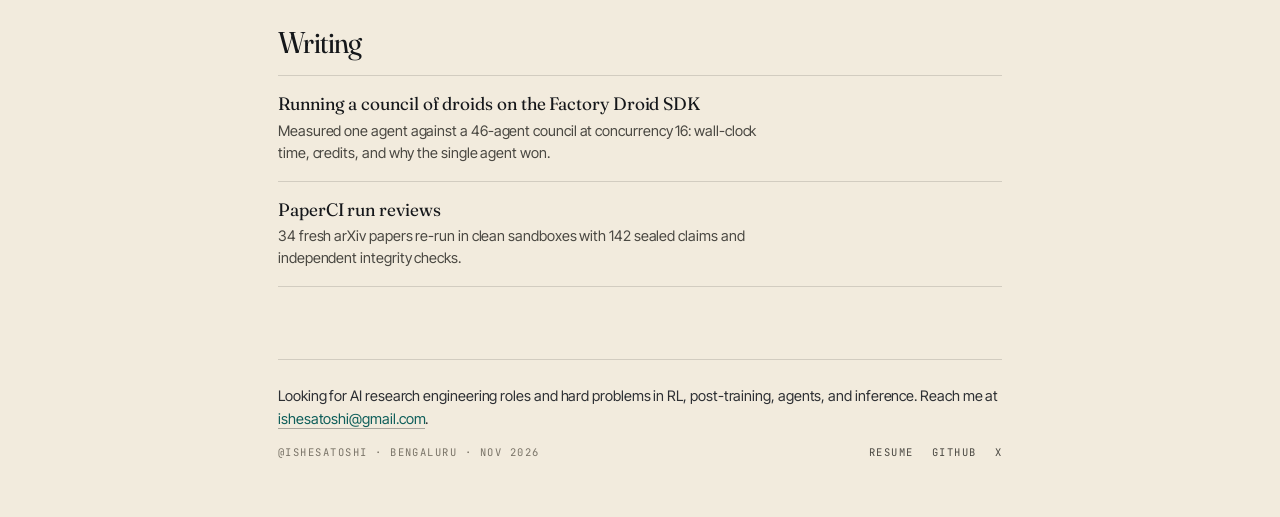
==== commit a5add994: "Overhaul portfolio homepage, add scroll-reactive portrait companion, and update public resume - Simp" ====
--- a/index.html
+++ b/index.html
@@ -5,7 +5,7 @@
   <meta name="viewport" content="width=device-width, initial-scale=1.0" />
   <meta name="theme-color" content="#F2EBDD" />
   <title>@isHeSatoshi</title>
-  <meta name="description" content="@isHeSatoshi — personal site. Projects and notes on AI systems, inference, RAG, agents, and evaluation." />
+  <meta name="description" content="@isHeSatoshi: AI research engineer, generalist agentmaxxing. Reinforcement learning, post-training, distillation, evals, and inference." />
 
   <link rel="icon" href="data:image/svg+xml;utf8,<svg xmlns='http://www.w3.org/2000/svg' viewBox='0 0 32 32'><rect width='32' height='32' fill='%23F2EBDD'/><circle cx='16' cy='16' r='9' fill='none' stroke='%2315171A' stroke-width='1.2'/><circle cx='16' cy='16' r='2.4' fill='%230E5E5A'/><line x1='16' y1='2' x2='16' y2='30' stroke='%2315171A' stroke-width='0.5'/><line x1='2' y1='16' x2='30' y2='16' stroke='%2315171A' stroke-width='0.5'/></svg>" />
 
@@ -15,9 +15,7 @@
 
   <link rel="stylesheet" href="styles.css" />
 
-  <!-- Set the theme before first paint so the page never flashes the wrong
-       surface. The same rule is applied again by script.js, which owns the
-       toggle and the persisted choice. -->
+  <!-- Set theme before first paint to prevent surface flash -->
   <script>
     (function () {
       var k = 'ishesatoshi-theme', s = null;
@@ -28,994 +26,221 @@
     })();
   </script>
 </head>
-<body class="is-loading">
-
-  <!-- ============================================================
-       SKIP LINK
-       ============================================================ -->
-  <a class="skip-link" href="#work">Skip to projects</a>
-
-  <!-- ============================================================
-       TOP NAV
-       ============================================================ -->
+<body class="is-loading home">
+
+  <a class="skip-link" href="#work">Skip to selected work</a>
+
+  <!-- TOP NAV -->
   <header class="nav" role="banner">
-    <div class="nav__inner">
-      <a class="nav__pill" href="#top" aria-label="Back to top">
-        <span class="nav__name">@isHeSatoshi</span>
-      </a>
+    <div class="nav__inner nav__inner--narrow">
+      <a class="nav__brand" href="#top" aria-label="Back to top">@isHeSatoshi</a>
       <nav class="nav__links" aria-label="Primary navigation">
-        <a href="#work">Projects</a>
-        <a href="droid-council.html">Writing</a>
+        <a href="#work">Work</a>
+        <a href="#writing">Writing</a>
         <a href="resume.html">Resume</a>
-        <a href="#contact">Contact</a>
         <button class="nav__theme" type="button" data-theme-toggle aria-pressed="false">INK</button>
       </nav>
     </div>
+    <span class="nav__progress" data-scroll-progress aria-hidden="true"></span>
   </header>
 
-  <!-- ============================================================
-       HERO · multi-card grid on paper
-       ============================================================ -->
-  <section class="page intro" id="top" aria-labelledby="intro-title">
-    <div class="page__shell">
-
-      <div class="kicker" data-reveal>
-        <span>PORTFOLIO / 2026</span>
-        <span class="kicker__dot" aria-hidden="true">·</span>
-        <span>BENGALURU, IN</span>
-      </div>
-
-      <div class="hero-grid">
-
-        <!-- 01 / WHO -->
-        <article class="card card--identity" data-reveal>
-          <header class="card__label">
-            <span>01 / WHO</span>
-          </header>
-          <div class="identity">
-            <figure class="identity__scene" aria-hidden="true">
-              <!-- Portrait scene · line-art "builder" with AI neural badge -->
-              <svg viewBox="0 0 200 200" class="scene-svg">
-                <defs>
-                  <pattern id="paperDots" x="0" y="0" width="6" height="6" patternUnits="userSpaceOnUse">
-                    <circle cx="0.6" cy="0.6" r="0.6" fill="#15171A" opacity="0.18"/>
-                  </pattern>
-                </defs>
-                <rect x="0" y="0" width="200" height="200" fill="url(#paperDots)"/>
-                <!-- Frame ticks -->
-                <path d="M8 8 L20 8 M8 8 L8 20" stroke="#15171A" stroke-width="1" fill="none"/>
-                <path d="M192 8 L180 8 M192 8 L192 20" stroke="#15171A" stroke-width="1" fill="none"/>
-                <path d="M8 192 L20 192 M8 192 L8 180" stroke="#15171A" stroke-width="1" fill="none"/>
-                <path d="M192 192 L180 192 M192 192 L192 180" stroke="#15171A" stroke-width="1" fill="none"/>
-                <!-- Figure: shoulders + head outline -->
-                <path d="M55 200 C 55 150, 70 130, 100 130 C 130 130, 145 150, 145 200 Z" fill="none" stroke="#15171A" stroke-width="1.4" stroke-linejoin="round"/>
-                <!-- Head: circle -->
-                <circle cx="100" cy="92" r="32" fill="none" stroke="#15171A" stroke-width="1.4"/>
-                <!-- Neural nodes inside head -->
-                <g stroke="#0E5E5A" stroke-width="1" fill="none">
-                  <circle cx="100" cy="92" r="22" fill="none" stroke-dasharray="2 3" opacity="0.6"/>
-                  <line x1="86" y1="84" x2="100" y2="92"/>
-                  <line x1="100" y1="92" x2="116" y2="84"/>
-                  <line x1="86" y1="100" x2="100" y2="92"/>
-                  <line x1="100" y1="92" x2="116" y2="100"/>
-                  <line x1="86" y1="84" x2="86" y2="100"/>
-                  <line x1="116" y1="84" x2="116" y2="100"/>
-                </g>
-                <g fill="#0E5E5A">
-                  <circle cx="86" cy="84" r="2.2"/>
-                  <circle cx="86" cy="100" r="2.2"/>
-                  <circle cx="116" cy="84" r="2.2"/>
-                  <circle cx="116" cy="100" r="2.2"/>
-                  <circle cx="100" cy="92" r="3"/>
-                </g>
-                <!-- Stamp -->
-                <g transform="translate(150 152) rotate(-6)">
-                  <rect x="-2" y="-12" width="38" height="22" fill="none" stroke="#0E5E5A" stroke-width="1.2"/>
-                  <text x="17" y="3" text-anchor="middle" font-family="JetBrains Mono, monospace" font-size="9" letter-spacing="1.4" fill="#0E5E5A" font-weight="600">@IS / 26</text>
-                </g>
-                <!-- Coordinate -->
-              </svg>
-              <!-- Hero film · the portrait steps out of its own frame.
-                   The SVG above stays as poster and reduced-motion fallback. -->
-              <video class="identity__film" data-film
-                     data-src-light="assets/film/portrait.mp4"
-                     data-poster-light="assets/film/portrait.jpg"
-                     autoplay muted loop playsinline preload="auto"
-                     disablepictureinpicture></video>
-            </figure>
-            <div class="identity__copy">
-              <p class="micro-copy">@ISHESATOSHI · BENGALURU, IN</p>
-              <h1 id="intro-title">@isHeSatoshi</h1>
-              <p class="identity__lede">I'm an AI research engineer. I work on models, agents, evals, ML harnesses and inference: improving pretrained autonomous-driving models with reinforcement learning, shipping production RAG, and distilling models down until they run on a consumer GPU.</p>
-              <p class="identity__lede">Most of my time goes into measuring things rather than guessing: how attention and quantization actually behave at runtime, whether an eval set is really holding out what it claims, and where the architecture breaks before production finds it.</p>
-              <div class="chip-row">
-                <span class="chip-row__k">Currently working on</span>
-                <ul class="chips">
-                  <li>LLM agents</li>
-                  <li>Agent evaluation</li>
-                  <li>Inference &amp; quantization</li>
-                  <li>RAG pipelines</li>
-                  <li>Continual learning</li>
-                  <li>Model distillation</li>
-                  <li>Computer vision</li>
-                  <li>Edge &amp; embedded</li>
-                </ul>
-              </div>
-            </div>
-          </div>
-          <ul class="identity-links" aria-label="Links">
-            <li><a href="https://github.com/isHeSatoshi" target="_blank" rel="noopener">github.com/isHeSatoshi</a></li>
-            <li><a href="https://factory.ai/ambassador" target="_blank" rel="noopener">Factory Guild Ambassador</a></li>
-            <li><a href="mailto:ishesatoshi@gmail.com">ishesatoshi@gmail.com</a></li>
-            <li><a href="https://x.com/isHeSatoshi" target="_blank" rel="noopener">@isHeSatoshi</a></li>
-          </ul>
-        </article>
-
-        <!-- 02 / CV -->
-        <article class="card card--cv" data-reveal>
-          <video class="cv__film" data-film
-                 data-src-light="assets/film/band-paper.mp4"
-                 data-src-dark="assets/film/band-ink.mp4"
-                 data-poster-light="assets/film/band-paper.jpg"
-                 data-poster-dark="assets/film/band-ink.jpg"
-                 autoplay muted loop playsinline preload="auto"
-                 disablepictureinpicture aria-hidden="true"></video>
-          <div class="cv__body">
-            <div>
-              <p class="micro-copy">RESUME</p>
-              <div class="cv__word">CV</div>
-            </div>
-            <a class="btn btn--quiet" href="resume.html">View resume <span aria-hidden="true" class="arrow">↗</span></a>
-          </div>
-        </article>
-
-      </div>
-    </div>
-  </section>
-
-  <!-- ============================================================
-       PROJECTS
-       ============================================================ -->
-  <section class="page work" id="work" aria-labelledby="work-title">
-    <div class="page__shell">
-
-      <div class="kicker" data-reveal>
-        <span>PROJECTS / 2024&ndash;2026</span>
-        <span class="kicker__dot" aria-hidden="true">·</span>
-        <span>09 SYSTEMS · INFERENCE · RAG · VISION · HARDWARE · LLM · AGENTS</span>
-      </div>
-
-      <header class="section-heading" data-reveal>
-        <h2 class="section-title" id="work-title">Projects</h2>
-      </header>
-
-      <!-- 01 UNIVERSAL REDUCER -->
-      <article class="project-row" data-reveal>
-        <div class="project-info">
-          <div class="project-info__main">
-            <h3 class="project-name">Universal Reducer</h3>
-            <p class="project-type">A state machine that decides when a detector is worth running. Cuts wall-clock without dropping events.</p>
-          </div>
-          <ul class="project-tech">
-              <li>Python</li>
-              <li>PyTorch</li>
-              <li>YOLOv8</li>
-              <li>Property tests</li>
-            </ul>
-          <div class="project-footer">
-            <div class="project-meta">
-              <span>2026</span>
-              <span>Computer vision · control law</span>
-            </div>
-            <a class="case-link" href="https://github.com/isHeSatoshi" target="_blank" rel="noopener">Source <span aria-hidden="true" class="arrow">↗</span></a>
-          </div>
-        </div>
-        <div class="project-visual" aria-hidden="true">
-          <div class="project-visual__head">
-            <span>01 / UNIVERSAL REDUCER</span>
-            <span>STATE MACHINE</span>
-          </div>
-          <div class="project-visual__stage">
-            <svg viewBox="0 0 360 200" class="scene-svg scene-svg--inline">
-              <defs>
-                <pattern id="ur-grid" width="20" height="20" patternUnits="userSpaceOnUse">
-                  <path d="M 20 0 L 0 0 0 20" fill="none" stroke="#15171A" stroke-width="0.3" opacity="0.18"/>
-                </pattern>
-                <marker id="ur-arr" viewBox="0 0 10 10" refX="9" refY="5" markerWidth="5" markerHeight="5" orient="auto">
-                  <path d="M0 0 L10 5 L0 10 z" fill="#15171A"/>
-                </marker>
-                <marker id="ur-arr-h" viewBox="0 0 10 10" refX="9" refY="5" markerWidth="5" markerHeight="5" orient="auto">
-                  <path d="M0 0 L10 5 L0 10 z" fill="#0E5E5A"/>
-                </marker>
-              </defs>
-              <rect x="0" y="0" width="360" height="200" fill="url(#ur-grid)"/>
-              <!-- Sample line graph background -->
-              <path d="M 20 130 L 50 110 L 80 140 L 110 100 L 140 130 L 170 105 L 200 135 L 230 110 L 260 140 L 290 100 L 320 125 L 340 115" fill="none" stroke="#15171A" stroke-width="0.6" stroke-dasharray="2 4" opacity="0.5"/>
-              <!-- IDLE -->
-              <g transform="translate(60 100)">
-                <circle r="22" fill="#F2EBDD" stroke="#15171A" stroke-width="1.4"/>
-                <circle r="4" fill="#15171A"/>
-                <text y="-32" text-anchor="middle" font-family="JetBrains Mono, monospace" font-size="8" letter-spacing="1.4" fill="#15171A">IDLE</text>
-                <text y="38" text-anchor="middle" font-family="JetBrains Mono, monospace" font-size="7" letter-spacing="0.8" fill="#15171A" opacity="0.6">0.4s</text>
-              </g>
-              <line x1="86" y1="100" x2="124" y2="100" stroke="#15171A" stroke-width="0.8" marker-end="url(#ur-arr)"/>
-              <!-- FIRE -->
-              <g transform="translate(160 100)">
-                <rect x="-30" y="-14" width="60" height="28" fill="#F2EBDD" stroke="#15171A" stroke-width="1.4"/>
-                <text y="4" text-anchor="middle" font-family="JetBrains Mono, monospace" font-size="9" letter-spacing="1.4" fill="#15171A">FIRE</text>
-              </g>
-              <line x1="194" y1="100" x2="232" y2="100" stroke="#0E5E5A" stroke-width="1.2" marker-end="url(#ur-arr-h)"/>
-              <!-- HOT -->
-              <g transform="translate(270 100)">
-                <circle r="24" fill="#F2EBDD" stroke="#0E5E5A" stroke-width="1.8"/>
-                <circle r="5" fill="#0E5E5A"/>
-                <text y="-34" text-anchor="middle" font-family="JetBrains Mono, monospace" font-size="8" letter-spacing="1.4" fill="#0E5E5A">HOT</text>
-                <text y="40" text-anchor="middle" font-family="JetBrains Mono, monospace" font-size="7" letter-spacing="0.8" fill="#0E5E5A" opacity="0.7">0.1s</text>
-              </g>
-              <line x1="298" y1="100" x2="332" y2="100" stroke="#0E5E5A" stroke-width="1.4" marker-end="url(#ur-arr-h)"/>
-              <!-- EVENT -->
-              <g transform="translate(345 100)">
-                <rect x="-12" y="-10" width="24" height="20" fill="#0E5E5A"/>
-                <text y="3" text-anchor="middle" font-family="JetBrains Mono, monospace" font-size="7" letter-spacing="1" fill="#F2EBDD">EV</text>
-              </g>
-              <!-- bottom labels -->
-            </svg>
-          </div>
-          <div class="project-visual__foot">
-            <span>YOLOv8s · VisDrone · VIRAT</span>
-            <span>60 / 60 GT crossings</span>
-          </div>
-        </div>
-      </article>
-
-      <!-- 02 GCL -->
-      <article class="project-row" data-reveal>
-        <div class="project-info">
-          <div class="project-info__main">
-            <h3 class="project-name">RL Environment for Continual Learning at Scale</h3>
-            <p class="project-type">Execution-grounded lifelong learning. LLMs that keep what they know, only swap what helps.</p>
-          </div>
-          <ul class="project-tech">
-              <li>Python</li>
-              <li>Gymnasium</li>
-              <li>LoRA / PEFT</li>
-              <li>MBPP + HumanEval</li>
-            </ul>
-          <div class="project-footer">
-            <div class="project-meta">
-              <span>2026</span>
-              <span>Continual learning · safety</span>
-            </div>
-            <a class="case-link" href="https://github.com/isHeSatoshi/RL-Environment-for-Continual-Learning-at-Scale" target="_blank" rel="noopener">View repository <span aria-hidden="true" class="arrow">↗</span></a>
-          </div>
-        </div>
-        <div class="project-visual" aria-hidden="true">
-          <div class="project-visual__head">
-            <span>02 / RL ENV</span>
-            <span>PIPELINE</span>
-          </div>
-          <div class="project-visual__stage">
-            <svg viewBox="0 0 360 200" class="scene-svg scene-svg--inline">
-              <defs>
-                <pattern id="gcl-grid" width="20" height="20" patternUnits="userSpaceOnUse">
-                  <path d="M 20 0 L 0 0 0 20" fill="none" stroke="#15171A" stroke-width="0.3" opacity="0.18"/>
-                </pattern>
-                <marker id="gcl-arr" viewBox="0 0 10 10" refX="9" refY="5" markerWidth="5" markerHeight="5" orient="auto">
-                  <path d="M0 0 L10 5 L0 10 z" fill="#15171A"/>
-                </marker>
-                <marker id="gcl-arr-h" viewBox="0 0 10 10" refX="9" refY="5" markerWidth="5" markerHeight="5" orient="auto">
-                  <path d="M0 0 L10 5 L0 10 z" fill="#0E5E5A"/>
-                </marker>
-              </defs>
-              <rect x="0" y="0" width="360" height="200" fill="url(#gcl-grid)"/>
-              <!-- prompt -->
-              <g transform="translate(40 60)">
-                <rect x="-26" y="-12" width="52" height="24" fill="none" stroke="#15171A" stroke-width="1"/>
-                <text y="3" text-anchor="middle" font-family="JetBrains Mono, monospace" font-size="7.5" letter-spacing="1.2" fill="#15171A">PROMPT</text>
-              </g>
-              <line x1="66" y1="60" x2="92" y2="60" stroke="#15171A" stroke-width="0.8" marker-end="url(#gcl-arr)"/>
-              <!-- LLM -->
-              <g transform="translate(125 60)">
-                <rect x="-26" y="-12" width="52" height="24" fill="none" stroke="#15171A" stroke-width="1.2"/>
-                <text y="3" text-anchor="middle" font-family="JetBrains Mono, monospace" font-size="7.5" letter-spacing="1.2" fill="#15171A">LLM</text>
-                <text y="22" text-anchor="middle" font-family="JetBrains Mono, monospace" font-size="6.5" letter-spacing="1" fill="#15171A" opacity="0.6">Qwen2.5 1.5B</text>
-              </g>
-              <line x1="152" y1="60" x2="178" y2="60" stroke="#15171A" stroke-width="0.8" marker-end="url(#gcl-arr)"/>
-              <!-- sandbox -->
-              <g transform="translate(210 60)">
-                <rect x="-26" y="-12" width="52" height="24" fill="none" stroke="#15171A" stroke-width="1"/>
-                <text y="3" text-anchor="middle" font-family="JetBrains Mono, monospace" font-size="7.5" letter-spacing="1.2" fill="#15171A">SANDBOX</text>
-                <text y="22" text-anchor="middle" font-family="JetBrains Mono, monospace" font-size="6.5" letter-spacing="1" fill="#15171A" opacity="0.6">AST + subprocess</text>
-              </g>
-              <line x1="237" y1="60" x2="262" y2="60" stroke="#0E5E5A" stroke-width="1.2" marker-end="url(#gcl-arr-h)"/>
-              <!-- gate -->
-              <g transform="translate(295 60)">
-                <rect x="-26" y="-12" width="52" height="24" fill="none" stroke="#0E5E5A" stroke-width="1.4"/>
-                <text y="3" text-anchor="middle" font-family="JetBrains Mono, monospace" font-size="7.5" letter-spacing="1.2" fill="#0E5E5A">GATE</text>
-                <text y="22" text-anchor="middle" font-family="JetBrains Mono, monospace" font-size="6.5" letter-spacing="1" fill="#0E5E5A" opacity="0.7">ε=0.05</text>
-              </g>
-              <!-- loop back arrow -->
-              <path d="M 295 100 C 295 150, 210 150, 210 84" fill="none" stroke="#0E5E5A" stroke-width="1.2" stroke-dasharray="3 3" marker-end="url(#gcl-arr-h)"/>
-              <text x="252" y="148" text-anchor="middle" font-family="JetBrains Mono, monospace" font-size="6.5" letter-spacing="1" fill="#0E5E5A" opacity="0.8">PROMOTE / ROLLBACK</text>
-              <!-- LoRA node -->
-              <g transform="translate(125 100)">
-                <rect x="-26" y="-12" width="52" height="24" fill="none" stroke="#15171A" stroke-width="0.8" stroke-dasharray="2 2"/>
-                <text y="3" text-anchor="middle" font-family="JetBrains Mono, monospace" font-size="7.5" letter-spacing="1.2" fill="#15171A" opacity="0.7">LoRA · ADAM</text>
-              </g>
-            </svg>
-          </div>
-          <div class="project-visual__foot">
-            <span>5 baselines · 6 learners · 106 E2E tests</span>
-            <span>MBPP / HumanEval</span>
-          </div>
-        </div>
-      </article>
-
-      <!-- 03 EDGE VOICE -->
-      <article class="project-row" data-reveal>
-        <div class="project-info">
-          <div class="project-info__main">
-            <h3 class="project-name">Edge Voice Assistant</h3>
-            <p class="project-type">Custom 4-mic XMOS PCB. Distributed ESP32 + Pi 5 mesh. 2B-parameter local LLM.</p>
-          </div>
-          <ul class="project-tech">
-              <li>XMOS</li>
-              <li>ESP32</li>
-              <li>Raspberry Pi 5</li>
-              <li>2B local LLM</li>
-            </ul>
-          <div class="project-footer">
-            <div class="project-meta">
-              <span>2025</span>
-              <span>Embedded ML · audio</span>
-            </div>
-            <span class="case-link case-link--static">Internal · real homes</span>
-          </div>
-        </div>
-        <div class="project-visual" aria-hidden="true">
-          <div class="project-visual__head">
-            <span>03 / EDGE VOICE</span>
-            <span>MESH</span>
-          </div>
-          <div class="project-visual__stage">
-            <svg viewBox="0 0 360 200" class="scene-svg scene-svg--inline">
-              <defs>
-                <pattern id="ev-grid" width="20" height="20" patternUnits="userSpaceOnUse">
-                  <path d="M 20 0 L 0 0 0 20" fill="none" stroke="#15171A" stroke-width="0.3" opacity="0.18"/>
-                </pattern>
-                <marker id="ev-arr" viewBox="0 0 10 10" refX="9" refY="5" markerWidth="5" markerHeight="5" orient="auto">
-                  <path d="M0 0 L10 5 L0 10 z" fill="#15171A"/>
-                </marker>
-                <marker id="ev-arr-h" viewBox="0 0 10 10" refX="9" refY="5" markerWidth="5" markerHeight="5" orient="auto">
-                  <path d="M0 0 L10 5 L0 10 z" fill="#0E5E5A"/>
-                </marker>
-              </defs>
-              <rect x="0" y="0" width="360" height="200" fill="url(#ev-grid)"/>
-              <!-- 4 mics -->
-              <g transform="translate(36 50)">
-                <circle r="3" fill="#15171A"/>
-                <circle r="3" cy="22" fill="#15171A"/>
-                <circle r="3" cy="44" fill="#15171A"/>
-                <circle r="3" cy="66" fill="#15171A"/>
-                <text x="20" y="100" font-family="JetBrains Mono, monospace" font-size="7" letter-spacing="1" fill="#15171A">MIC×4</text>
-              </g>
-              <line x1="48" y1="50" x2="80" y2="80" stroke="#15171A" stroke-width="0.6"/>
-              <line x1="48" y1="72" x2="80" y2="82" stroke="#15171A" stroke-width="0.6"/>
-              <line x1="48" y1="94" x2="80" y2="84" stroke="#15171A" stroke-width="0.6"/>
-              <line x1="48" y1="116" x2="80" y2="86" stroke="#15171A" stroke-width="0.6"/>
-              <line x1="100" y1="80" x2="124" y2="80" stroke="#15171A" stroke-width="0.8" marker-end="url(#ev-arr)"/>
-              <!-- XMOS -->
-              <g transform="translate(155 80)">
-                <rect x="-26" y="-14" width="52" height="28" fill="none" stroke="#15171A" stroke-width="1.2"/>
-                <text y="3" text-anchor="middle" font-family="JetBrains Mono, monospace" font-size="8" letter-spacing="1.2" fill="#15171A">XMOS</text>
-                <text y="22" text-anchor="middle" font-family="JetBrains Mono, monospace" font-size="6.5" letter-spacing="0.8" fill="#15171A" opacity="0.6">DSP · 12ms</text>
-              </g>
-              <line x1="182" y1="80" x2="206" y2="80" stroke="#15171A" stroke-width="0.8" marker-end="url(#ev-arr)"/>
-              <!-- ESP32 -->
-              <g transform="translate(235 80)">
-                <rect x="-26" y="-14" width="52" height="28" fill="none" stroke="#15171A" stroke-width="1.2"/>
-                <text y="3" text-anchor="middle" font-family="JetBrains Mono, monospace" font-size="8" letter-spacing="1.2" fill="#15171A">ESP32</text>
-                <text y="22" text-anchor="middle" font-family="JetBrains Mono, monospace" font-size="6.5" letter-spacing="0.8" fill="#15171A" opacity="0.6">wake · route</text>
-              </g>
-              <line x1="262" y1="80" x2="288" y2="80" stroke="#0E5E5A" stroke-width="1.2" marker-end="url(#ev-arr-h)"/>
-              <!-- Pi 5 -->
-              <g transform="translate(315 80)">
-                <rect x="-26" y="-14" width="52" height="28" fill="none" stroke="#0E5E5A" stroke-width="1.4"/>
-                <text y="3" text-anchor="middle" font-family="JetBrains Mono, monospace" font-size="8" letter-spacing="1.2" fill="#0E5E5A">PI 5</text>
-                <text y="22" text-anchor="middle" font-family="JetBrains Mono, monospace" font-size="6.5" letter-spacing="0.8" fill="#0E5E5A" opacity="0.7">2B · local</text>
-              </g>
-              <!-- beamform cones -->
-              <path d="M 36 60 Q 6 50 6 30" fill="none" stroke="#15171A" stroke-width="0.5" opacity="0.5"/>
-              <path d="M 36 80 Q 0 80 0 80" fill="none" stroke="#15171A" stroke-width="0.5" opacity="0.5"/>
-              <path d="M 36 100 Q 6 110 6 130" fill="none" stroke="#15171A" stroke-width="0.5" opacity="0.5"/>
-            </svg>
-          </div>
-          <div class="project-visual__foot">
-            <span>Custom 4-layer PCB</span>
-            <span>Live web dashboard</span>
-          </div>
-        </div>
-      </article>
-
-      <!-- 04 AEROSENSE -->
-      <article class="project-row" data-reveal>
-        <div class="project-info">
-          <div class="project-info__main">
-            <h3 class="project-name">AeroSense AI</h3>
-            <p class="project-type">Vision-driven HVAC. YOLOv8n + Arduino for auditorium occupancy-aware air conditioning.</p>
-          </div>
-          <ul class="project-tech">
-              <li>YOLOv8n</li>
-              <li>Arduino</li>
-              <li>Computer vision</li>
-              <li>HVAC control</li>
-            </ul>
-          <div class="project-footer">
-            <div class="project-meta">
-              <span>2024</span>
-              <span>Edge · hardware</span>
-            </div>
-            <a class="case-link" href="https://github.com/isHeSatoshi/ard18" target="_blank" rel="noopener">View repository <span aria-hidden="true" class="arrow">↗</span></a>
-          </div>
-        </div>
-        <div class="project-visual" aria-hidden="true">
-          <div class="project-visual__head">
-            <span>04 / AEROSENSE</span>
-            <span>CONTROL LOOP</span>
-          </div>
-          <div class="project-visual__stage">
-            <svg viewBox="0 0 360 200" class="scene-svg scene-svg--inline">
-              <defs>
-                <pattern id="ae-grid" width="20" height="20" patternUnits="userSpaceOnUse">
-                  <path d="M 20 0 L 0 0 0 20" fill="none" stroke="#15171A" stroke-width="0.3" opacity="0.18"/>
-                </pattern>
-                <marker id="ae-arr" viewBox="0 0 10 10" refX="9" refY="5" markerWidth="5" markerHeight="5" orient="auto">
-                  <path d="M0 0 L10 5 L0 10 z" fill="#15171A"/>
-                </marker>
-                <marker id="ae-arr-h" viewBox="0 0 10 10" refX="9" refY="5" markerWidth="5" markerHeight="5" orient="auto">
-                  <path d="M0 0 L10 5 L0 10 z" fill="#0E5E5A"/>
-                </marker>
-              </defs>
-              <rect x="0" y="0" width="360" height="200" fill="url(#ae-grid)"/>
-              <!-- room -->
-              <g transform="translate(60 90)">
-                <rect x="-30" y="-22" width="60" height="44" fill="none" stroke="#15171A" stroke-width="0.8" stroke-dasharray="2 3"/>
-                <circle r="3" cy="-8" fill="#15171A"/>
-                <circle r="3" cy="2" fill="#15171A"/>
-                <circle r="3" cy="12" fill="#15171A"/>
-                <text y="-32" text-anchor="middle" font-family="JetBrains Mono, monospace" font-size="7" letter-spacing="1" fill="#15171A">ROOM</text>
-                <text x="50" y="0" font-family="JetBrains Mono, monospace" font-size="6.5" letter-spacing="0.8" fill="#15171A" opacity="0.6">6 states</text>
-              </g>
-              <line x1="92" y1="90" x2="116" y2="90" stroke="#15171A" stroke-width="0.8" marker-end="url(#ae-arr)"/>
-              <!-- YOLO -->
-              <g transform="translate(150 90)">
-                <rect x="-26" y="-12" width="52" height="24" fill="none" stroke="#15171A" stroke-width="1.2"/>
-                <text y="3" text-anchor="middle" font-family="JetBrains Mono, monospace" font-size="7.5" letter-spacing="1.2" fill="#15171A">YOLOv8n</text>
-                <text y="22" text-anchor="middle" font-family="JetBrains Mono, monospace" font-size="6.5" letter-spacing="0.8" fill="#15171A" opacity="0.6">ONNX</text>
-              </g>
-              <line x1="178" y1="90" x2="202" y2="90" stroke="#15171A" stroke-width="0.8" marker-end="url(#ae-arr)"/>
-              <!-- decide -->
-              <g transform="translate(235 90)">
-                <rect x="-26" y="-12" width="52" height="24" fill="none" stroke="#15171A" stroke-width="1.2"/>
-                <text y="3" text-anchor="middle" font-family="JetBrains Mono, monospace" font-size="7.5" letter-spacing="1.2" fill="#15171A">DECIDE</text>
-                <text y="22" text-anchor="middle" font-family="JetBrains Mono, monospace" font-size="6.5" letter-spacing="0.8" fill="#15171A" opacity="0.6">hysteresis</text>
-              </g>
-              <line x1="263" y1="90" x2="290" y2="90" stroke="#0E5E5A" stroke-width="1.2" marker-end="url(#ae-arr-h)"/>
-              <!-- arduino -->
-              <g transform="translate(320 90)">
-                <rect x="-26" y="-12" width="52" height="24" fill="none" stroke="#0E5E5A" stroke-width="1.4"/>
-                <text y="3" text-anchor="middle" font-family="JetBrains Mono, monospace" font-size="7.5" letter-spacing="1.2" fill="#0E5E5A">ARDUINO</text>
-                <text y="22" text-anchor="middle" font-family="JetBrains Mono, monospace" font-size="6.5" letter-spacing="0.8" fill="#0E5E5A" opacity="0.7">IR · relay</text>
-              </g>
-            </svg>
-          </div>
-          <div class="project-visual__foot">
-            <span>FastAPI · WebSocket telemetry</span>
-            <span>YOLOv8n + Arduino Uno</span>
-          </div>
-        </div>
-      </article>
-
-      <!-- 05 BIS RAG -->
-      <article class="project-row" data-reveal>
-        <div class="project-info">
-          <div class="project-info__main">
-            <h3 class="project-name">BIS Standards RAG</h3>
-            <p class="project-type">Natural-language RAG over Indian BIS standards. Maps product descriptions and questions to the right IS codes.</p>
-          </div>
-          <ul class="project-tech">
-              <li>BGE-M3</li>
-              <li>BM25</li>
-              <li>RRF fusion</li>
-              <li>Reranking</li>
-            </ul>
-          <div class="project-footer">
-            <div class="project-meta">
-              <span>2024</span>
-              <span>RAG · retrieval</span>
-            </div>
-            <a class="case-link" href="https://github.com/isHeSatoshi/bis_rag" target="_blank" rel="noopener">View repository <span aria-hidden="true" class="arrow">↗</span></a>
-          </div>
-        </div>
-        <div class="project-visual" aria-hidden="true">
-          <div class="project-visual__head">
-            <span>05 / BIS RAG</span>
-            <span>FUSION</span>
-          </div>
-          <div class="project-visual__stage">
-            <svg viewBox="0 0 360 200" class="scene-svg scene-svg--inline">
-              <defs>
-                <pattern id="bis-grid" width="20" height="20" patternUnits="userSpaceOnUse">
-                  <path d="M 20 0 L 0 0 0 20" fill="none" stroke="#15171A" stroke-width="0.3" opacity="0.18"/>
-                </pattern>
-                <marker id="bis-arr" viewBox="0 0 10 10" refX="9" refY="5" markerWidth="5" markerHeight="5" orient="auto">
-                  <path d="M0 0 L10 5 L0 10 z" fill="#15171A"/>
-                </marker>
-                <marker id="bis-arr-h" viewBox="0 0 10 10" refX="9" refY="5" markerWidth="5" markerHeight="5" orient="auto">
-                  <path d="M0 0 L10 5 L0 10 z" fill="#0E5E5A"/>
-                </marker>
-              </defs>
-              <rect x="0" y="0" width="360" height="200" fill="url(#bis-grid)"/>
-              <!-- query -->
-              <g transform="translate(50 50)">
-                <text y="0" text-anchor="middle" font-family="JetBrains Mono, monospace" font-size="7.5" letter-spacing="1.2" fill="#15171A">QUERY</text>
-                <line x1="0" y1="6" x2="0" y2="22" stroke="#15171A" stroke-width="0.8"/>
-              </g>
-              <line x1="50" y1="74" x2="50" y2="92" stroke="#15171A" stroke-width="0.8"/>
-              <line x1="50" y1="74" x2="50" y2="118" stroke="#15171A" stroke-width="0.8"/>
-              <!-- dense -->
-              <g transform="translate(50 100)">
-                <rect x="-26" y="-10" width="52" height="20" fill="none" stroke="#15171A" stroke-width="1"/>
-                <text y="3" text-anchor="middle" font-family="JetBrains Mono, monospace" font-size="7" letter-spacing="1.2" fill="#15171A">DENSE</text>
-              </g>
-              <!-- BM25 -->
-              <g transform="translate(50 130)">
-                <rect x="-26" y="-10" width="52" height="20" fill="none" stroke="#15171A" stroke-width="1"/>
-                <text y="3" text-anchor="middle" font-family="JetBrains Mono, monospace" font-size="7" letter-spacing="1.2" fill="#15171A">BM25</text>
-              </g>
-              <line x1="76" y1="100" x2="120" y2="100" stroke="#15171A" stroke-width="0.8" marker-end="url(#bis-arr)"/>
-              <line x1="76" y1="130" x2="120" y2="100" stroke="#15171A" stroke-width="0.8" marker-end="url(#bis-arr)"/>
-              <!-- RRF -->
-              <g transform="translate(150 100)">
-                <rect x="-26" y="-10" width="52" height="20" fill="none" stroke="#15171A" stroke-width="1.2"/>
-                <text y="3" text-anchor="middle" font-family="JetBrains Mono, monospace" font-size="7" letter-spacing="1.2" fill="#15171A">RRF</text>
-              </g>
-              <line x1="178" y1="100" x2="206" y2="84" stroke="#15171A" stroke-width="0.8" marker-end="url(#bis-arr)"/>
-              <line x1="178" y1="100" x2="206" y2="116" stroke="#15171A" stroke-width="0.8" marker-end="url(#bis-arr)"/>
-              <!-- rerank -->
-              <g transform="translate(240 84)">
-                <rect x="-32" y="-10" width="64" height="20" fill="none" stroke="#0E5E5A" stroke-width="1.4"/>
-                <text y="3" text-anchor="middle" font-family="JetBrains Mono, monospace" font-size="7" letter-spacing="1.2" fill="#0E5E5A">RERANK</text>
-              </g>
-              <g transform="translate(240 116)">
-                <rect x="-32" y="-10" width="64" height="20" fill="none" stroke="#15171A" stroke-width="1"/>
-                <text y="3" text-anchor="middle" font-family="JetBrains Mono, monospace" font-size="7" letter-spacing="1.2" fill="#15171A">FAMILY</text>
-              </g>
-              <line x1="275" y1="84" x2="300" y2="100" stroke="#0E5E5A" stroke-width="1.2" marker-end="url(#bis-arr-h)"/>
-              <line x1="275" y1="116" x2="300" y2="100" stroke="#0E5E5A" stroke-width="1.2" marker-end="url(#bis-arr-h)"/>
-              <!-- IS code -->
-              <g transform="translate(325 100)">
-                <rect x="-20" y="-16" width="40" height="32" fill="#0E5E5A"/>
-                <text y="3" text-anchor="middle" font-family="JetBrains Mono, monospace" font-size="8" letter-spacing="1.2" fill="#F2EBDD">IS</text>
-              </g>
-            </svg>
-          </div>
-          <div class="project-visual__foot">
-            <span>Used by BIS · tens of thousands of users</span>
-            <span>1.1s latency · 98% Hit@3 · 0.939 MRR@5</span>
-          </div>
-        </div>
-      </article>
-
-      <!-- 06 GETTING OVER IT -->
-      <article class="project-row" data-reveal>
-        <div class="project-info">
-          <div class="project-info__main">
-            <h3 class="project-name">Getting Over It via ML</h3>
-            <p class="project-type">Headless physics bridge. Node.js Scratch-VM + Gymnasium PPO.</p>
-          </div>
-          <ul class="project-tech">
-              <li>Node.js</li>
-              <li>Scratch-VM</li>
-              <li>PPO</li>
-              <li>Headless rendering</li>
-            </ul>
-          <div class="project-footer">
-            <div class="project-meta">
-              <span>2026</span>
-              <span>RL · game bridge</span>
-            </div>
-            <a class="case-link" href="https://github.com/isHeSatoshi/Getting-Over-It-ML" target="_blank" rel="noopener">View repository <span aria-hidden="true" class="arrow">↗</span></a>
-          </div>
-        </div>
-        <div class="project-visual" aria-hidden="true">
-          <div class="project-visual__head">
-            <span>06 / GOI · ML</span>
-            <span>PHYSICS BRIDGE</span>
-          </div>
-          <div class="project-visual__stage">
-            <svg viewBox="0 0 360 200" class="scene-svg scene-svg--inline">
-              <defs>
-                <pattern id="goi-grid" width="20" height="20" patternUnits="userSpaceOnUse">
-                  <path d="M 20 0 L 0 0 0 20" fill="none" stroke="#15171A" stroke-width="0.3" opacity="0.18"/>
-                </pattern>
-                <marker id="goi-arr" viewBox="0 0 10 10" refX="9" refY="5" markerWidth="5" markerHeight="5" orient="auto">
-                  <path d="M0 0 L10 5 L0 10 z" fill="#15171A"/>
-                </marker>
-                <marker id="goi-arr-h" viewBox="0 0 10 10" refX="9" refY="5" markerWidth="5" markerHeight="5" orient="auto">
-                  <path d="M0 0 L10 5 L0 10 z" fill="#0E5E5A"/>
-                </marker>
-              </defs>
-              <rect x="0" y="0" width="360" height="200" fill="url(#goi-grid)"/>
-              <g transform="translate(50 90)">
-                <rect x="-26" y="-12" width="52" height="24" fill="none" stroke="#15171A" stroke-width="1.2"/>
-                <text y="3" text-anchor="middle" font-family="JetBrains Mono, monospace" font-size="7.5" letter-spacing="1.2" fill="#15171A">SCRATCH</text>
-              </g>
-              <line x1="78" y1="90" x2="104" y2="90" stroke="#15171A" stroke-width="0.8" marker-end="url(#goi-arr)"/>
-              <g transform="translate(135 90)">
-                <rect x="-26" y="-12" width="52" height="24" fill="none" stroke="#15171A" stroke-width="1.2"/>
-                <text y="3" text-anchor="middle" font-family="JetBrains Mono, monospace" font-size="7.5" letter-spacing="1.2" fill="#15171A">NODE</text>
-                <text y="22" text-anchor="middle" font-family="JetBrains Mono, monospace" font-size="6.5" letter-spacing="0.8" fill="#15171A" opacity="0.6">VM headless</text>
-              </g>
-              <line x1="163" y1="90" x2="188" y2="90" stroke="#15171A" stroke-width="0.8" marker-end="url(#goi-arr)"/>
-              <g transform="translate(220 90)">
-                <rect x="-26" y="-12" width="52" height="24" fill="none" stroke="#15171A" stroke-width="1.2"/>
-                <text y="3" text-anchor="middle" font-family="JetBrains Mono, monospace" font-size="7.5" letter-spacing="1.2" fill="#15171A">GYM</text>
-                <text y="22" text-anchor="middle" font-family="JetBrains Mono, monospace" font-size="6.5" letter-spacing="0.8" fill="#15171A" opacity="0.6">200-dim</text>
-              </g>
-              <line x1="248" y1="90" x2="276" y2="90" stroke="#0E5E5A" stroke-width="1.2" marker-end="url(#goi-arr-h)"/>
-              <g transform="translate(310 90)">
-                <rect x="-30" y="-12" width="60" height="24" fill="none" stroke="#0E5E5A" stroke-width="1.4" stroke-dasharray="3 3"/>
-                <text y="3" text-anchor="middle" font-family="JetBrains Mono, monospace" font-size="7.5" letter-spacing="1.2" fill="#0E5E5A">PPO</text>
-              </g>
-              <!-- clock annotation -->
-              <g transform="translate(50 130)">
-                <line x1="0" y1="0" x2="30" y2="0" stroke="#15171A" stroke-width="0.6"/>
-                <text x="0" y="14" font-family="JetBrains Mono, monospace" font-size="6.5" letter-spacing="0.8" fill="#15171A" opacity="0.6">33ms / step</text>
-              </g>
-              <g transform="translate(135 130)">
-                <line x1="0" y1="0" x2="30" y2="0" stroke="#15171A" stroke-width="0.6"/>
-                <text x="0" y="14" font-family="JetBrains Mono, monospace" font-size="6.5" letter-spacing="0.8" fill="#15171A" opacity="0.6">virtual clock</text>
-              </g>
-            </svg>
-          </div>
-          <div class="project-visual__foot">
-            <span>Stable-Baselines3</span>
-            <span>27 game targets</span>
-          </div>
-        </div>
-      </article>
-
-      <!-- 07 SMALLJEV -->
-      <article class="project-row" data-reveal>
-        <div class="project-info">
-          <div class="project-info__main">
-            <h3 class="project-name">SmallJev</h3>
-            <p class="project-type">Open-source 2.5B-parameter variant of TypeSafe's Jev. Span-pooled semantic scoring — one forward pass, zero generated tokens.</p>
-          </div>
-          <ul class="project-tech">
-              <li>PyTorch</li>
-              <li>Transformers</li>
-              <li>Span-pooled scoring</li>
-              <li>JevBench</li>
-            </ul>
-          <div class="project-footer">
-            <div class="project-meta">
-              <span>2026</span>
-              <span>Open-source LLM</span>
-            </div>
-            <a class="case-link" href="https://github.com/isHeSatoshi" target="_blank" rel="noopener">View profile <span aria-hidden="true" class="arrow">↗</span></a>
-          </div>
-        </div>
-        <div class="project-visual" aria-hidden="true">
-          <div class="project-visual__head">
-            <span>07 / SMALLJEV</span>
-            <span>SPAN-POOLED SCORING</span>
-          </div>
-          <div class="project-visual__stage">
-            <svg viewBox="0 0 360 200" class="scene-svg scene-svg--inline">
-              <defs>
-                <pattern id="smalljev-grid" width="20" height="20" patternUnits="userSpaceOnUse">
-                  <path d="M 20 0 L 0 0 0 20" fill="none" stroke="#15171A" stroke-width="0.3" opacity="0.18"/>
-                </pattern>
-                <marker id="smalljev-arr" viewBox="0 0 10 10" refX="9" refY="5" markerWidth="5" markerHeight="5" orient="auto">
-                  <path d="M0 0 L10 5 L0 10 z" fill="#15171A"/>
-                </marker>
-                <marker id="smalljev-arr-h" viewBox="0 0 10 10" refX="9" refY="5" markerWidth="5" markerHeight="5" orient="auto">
-                  <path d="M0 0 L10 5 L0 10 z" fill="#0E5E5A"/>
-                </marker>
-              </defs>
-              <rect x="0" y="0" width="360" height="200" fill="url(#smalljev-grid)"/>
-
-              <!-- Input: TEXT -->
-              <g transform="translate(50 100)">
-                <rect x="-28" y="-14" width="56" height="28" fill="none" stroke="#15171A" stroke-width="1"/>
-                <text y="3" text-anchor="middle" font-family="JetBrains Mono, monospace" font-size="7.5" letter-spacing="1.2" fill="#15171A">TEXT</text>
-              </g>
-              <line x1="80" y1="100" x2="105" y2="100" stroke="#15171A" stroke-width="0.8" marker-end="url(#smalljev-arr)"/>
-
-              <!-- SmallJev model -->
-              <g transform="translate(175 100)">
-                <rect x="-58" y="-32" width="116" height="64" fill="none" stroke="#15171A" stroke-width="1.2"/>
-                <text y="-18" text-anchor="middle" font-family="JetBrains Mono, monospace" font-size="7.5" letter-spacing="1.2" fill="#15171A">SMALLJEV</text>
-                <line x1="-48" y1="-10" x2="48" y2="-10" stroke="#15171A" stroke-width="0.5" opacity="0.4"/>
-                <text y="3" text-anchor="middle" font-family="JetBrains Mono, monospace" font-size="6.5" letter-spacing="0.8" fill="#15171A">SPAN POOL</text>
-                <text y="17" text-anchor="middle" font-family="JetBrains Mono, monospace" font-size="6.5" letter-spacing="0.8" fill="#15171A" opacity="0.7">2.5B · ONE PASS</text>
-              </g>
-
-              <!-- Output: SCORE -->
-              <line x1="235" y1="100" x2="262" y2="100" stroke="#0E5E5A" stroke-width="1.2" marker-end="url(#smalljev-arr-h)"/>
-              <g transform="translate(290 100)">
-                <rect x="-25" y="-14" width="50" height="28" fill="#0E5E5A"/>
-                <text y="3" text-anchor="middle" font-family="JetBrains Mono, monospace" font-size="8" letter-spacing="1.2" fill="#F2EBDD">SCORE</text>
-              </g>
-              <text x="290" y="130" text-anchor="middle" font-family="JetBrains Mono, monospace" font-size="6.5" letter-spacing="0.8" fill="#0E5E5A" opacity="0.85">0 generated tokens</text>
-
-              <!-- Device range -->
-              <g transform="translate(45 55)">
-                <line x1="0" y1="0" x2="40" y2="0" stroke="#15171A" stroke-width="0.6"/>
-                <text x="0" y="-6" font-family="JetBrains Mono, monospace" font-size="6.5" letter-spacing="0.8" fill="#15171A" opacity="0.6">RTX 4060</text>
-              </g>
-              <g transform="translate(335 55)">
-                <line x1="-40" y1="0" x2="0" y2="0" stroke="#15171A" stroke-width="0.6"/>
-                <text x="0" y="-6" text-anchor="end" font-family="JetBrains Mono, monospace" font-size="6.5" letter-spacing="0.8" fill="#15171A" opacity="0.6">PHONES</text>
-              </g>
-              <path d="M 85 55 L 295 55" stroke="#15171A" stroke-width="0.4" stroke-dasharray="2 4" opacity="0.4"/>
-              <text x="190" y="50" text-anchor="middle" font-family="JetBrains Mono, monospace" font-size="6" letter-spacing="0.8" fill="#15171A" opacity="0.5">RASPBERRY PI 5</text>
-
-              <!-- FIG + metric -->
-            </svg>
-          </div>
-          <div class="project-visual__foot">
-            <span>Open-source · 2.5B parameters</span>
-            <span>RTX 4060 → phones</span>
-          </div>
-        </div>
-      </article>
-
-      <!-- 08 INFERENCE RELIABILITY ENGINEER -->
-      <article class="project-row" data-reveal>
-        <div class="project-info">
-          <div class="project-info__main">
-            <h3 class="project-name">Inference Reliability Engineer</h3>
-            <p class="project-type">Reliability agent for an inference deployment. Built on TrueForge.</p>
-          </div>
-          <ul class="project-tech">
-              <li>Python</li>
-              <li>vLLM</li>
-              <li>MCP</li>
-              <li>policy.yaml</li>
-            </ul>
-          <div class="project-footer">
-            <div class="project-meta">
-              <span>2026</span>
-              <span>Reliability agent · vLLM</span>
-            </div>
-            <a class="case-link" href="https://github.com/isHeSatoshi/Inference-Reliability-Engineer" target="_blank" rel="noopener">View repository <span aria-hidden="true" class="arrow">↗</span></a>
-          </div>
-        </div>
-        <div class="project-visual" aria-hidden="true">
-          <div class="project-visual__head">
-            <span>08 / RELIABILITY</span>
-            <span>SYMPTOMS → FIX</span>
-          </div>
-          <div class="project-visual__stage">
-            <svg viewBox="0 0 360 200" class="scene-svg scene-svg--inline">
-              <defs>
-                <pattern id="ire-grid" width="20" height="20" patternUnits="userSpaceOnUse">
-                  <path d="M 20 0 L 0 0 0 20" fill="none" stroke="#15171A" stroke-width="0.3" opacity="0.18"/>
-                </pattern>
-                <marker id="ire-arr" viewBox="0 0 10 10" refX="9" refY="5" markerWidth="5" markerHeight="5" orient="auto">
-                  <path d="M0 0 L10 5 L0 10 z" fill="#15171A"/>
-                </marker>
-                <marker id="ire-arr-h" viewBox="0 0 10 10" refX="9" refY="5" markerWidth="5" markerHeight="5" orient="auto">
-                  <path d="M0 0 L10 5 L0 10 z" fill="#0E5E5A"/>
-                </marker>
-              </defs>
-              <rect x="0" y="0" width="360" height="200" fill="url(#ire-grid)"/>
-              <g transform="translate(50 100)">
-                <rect x="-30" y="-14" width="60" height="28" fill="none" stroke="#15171A" stroke-width="1"/>
-                <text y="3" text-anchor="middle" font-family="JetBrains Mono, monospace" font-size="7.5" letter-spacing="1.2" fill="#15171A">SYMPTOMS</text>
-              </g>
-              <line x1="82" y1="100" x2="108" y2="100" stroke="#15171A" stroke-width="0.8" marker-end="url(#ire-arr)"/>
-              <g transform="translate(145 100)">
-                <rect x="-30" y="-14" width="60" height="28" fill="none" stroke="#15171A" stroke-width="1.2"/>
-                <text y="3" text-anchor="middle" font-family="JetBrains Mono, monospace" font-size="7.5" letter-spacing="1.2" fill="#15171A">MCP</text>
-                <text y="22" text-anchor="middle" font-family="JetBrains Mono, monospace" font-size="6.5" letter-spacing="0.6" fill="#15171A" opacity="0.6">data, not answers</text>
-              </g>
-              <line x1="177" y1="100" x2="203" y2="100" stroke="#15171A" stroke-width="0.8" marker-end="url(#ire-arr)"/>
-              <g transform="translate(240 100)">
-                <rect x="-30" y="-14" width="60" height="28" fill="none" stroke="#15171A" stroke-width="1.2"/>
-                <text y="3" text-anchor="middle" font-family="JetBrains Mono, monospace" font-size="7.5" letter-spacing="1.2" fill="#15171A">AGENT</text>
-                <text y="22" text-anchor="middle" font-family="JetBrains Mono, monospace" font-size="6.5" letter-spacing="0.6" fill="#15171A" opacity="0.6">policy.yaml</text>
-              </g>
-              <line x1="272" y1="100" x2="298" y2="100" stroke="#0E5E5A" stroke-width="1.2" marker-end="url(#ire-arr-h)"/>
-              <g transform="translate(322 100)">
-                <rect x="-22" y="-14" width="44" height="28" fill="#0E5E5A"/>
-                <text y="3" text-anchor="middle" font-family="JetBrains Mono, monospace" font-size="7.5" letter-spacing="1" fill="#F2EBDD">APPLY</text>
-              </g>
-              <text x="322" y="130" text-anchor="middle" font-family="JetBrains Mono, monospace" font-size="6.5" letter-spacing="0.8" fill="#0E5E5A" opacity="0.85">human approval</text>
-              <text x="50" y="60" font-family="JetBrains Mono, monospace" font-size="6.5" letter-spacing="0.8" fill="#15171A" opacity="0.55">chaos/</text>
-              <line x1="78" y1="60" x2="138" y2="60" stroke="#15171A" stroke-width="0.4" stroke-dasharray="2 3" opacity="0.4"/>
-              <text x="148" y="60" font-family="JetBrains Mono, monospace" font-size="6.5" letter-spacing="0.8" fill="#15171A" opacity="0.55">operator-only</text>
-            </svg>
-          </div>
-          <div class="project-visual__foot">
-            <span>vLLM · per-GPU controllers · evidence rules</span>
-            <span>chaos scenarios excluded</span>
-          </div>
-        </div>
-      </article>
-
-      <!-- 09 LOCALBANANA -->
-      <article class="project-row" data-reveal>
-        <div class="project-info">
-          <div class="project-info__main">
-            <h3 class="project-name">localbanana</h3>
-            <p class="project-type">DMD distillation of Qwen-Image-2.1. Few-step 512 px image generation on a 16 GB consumer card, 1.84 s at six steps.</p>
-          </div>
-          <ul class="project-tech">
-              <li>PyTorch</li>
-              <li>DMD distillation</li>
-              <li>Qwen-Image-2.1</li>
-              <li>ComfyUI</li>
-            </ul>
-          <div class="project-footer">
-            <div class="project-meta">
-              <span>2026</span>
-              <span>Model distillation</span>
-            </div>
-            <a class="case-link" href="https://github.com/isHeSatoshi/localbanana" target="_blank" rel="noopener">View repository <span aria-hidden="true" class="arrow">↗</span></a>
-          </div>
-        </div>
-        <div class="project-visual" aria-hidden="true">
-          <div class="project-visual__head">
-            <span>09 / LOCALBANANA</span>
-            <span>TEXT ENCODE IS THE FLOOR</span>
-          </div>
-          <div class="project-visual__stage">
-            <svg viewBox="0 0 360 200" class="scene-svg scene-svg--inline">
-              <defs>
-                <pattern id="lb-grid" width="20" height="20" patternUnits="userSpaceOnUse">
-                  <path d="M 20 0 L 0 0 0 20" fill="none" stroke="#15171A" stroke-width="0.3" opacity="0.18"/>
-                </pattern>
-                <marker id="lb-arr" viewBox="0 0 10 10" refX="9" refY="5" markerWidth="5" markerHeight="5" orient="auto">
-                  <path d="M0 0 L10 5 L0 10 z" fill="#15171A"/>
-                </marker>
-                <marker id="lb-arr-h" viewBox="0 0 10 10" refX="9" refY="5" markerWidth="5" markerHeight="5" orient="auto">
-                  <path d="M0 0 L10 5 L0 10 z" fill="#0E5E5A"/>
-                </marker>
-              </defs>
-              <rect x="0" y="0" width="360" height="200" fill="url(#lb-grid)"/>
-              <!-- teacher -->
-              <g transform="translate(58 78)">
-                <rect x="-30" y="-14" width="60" height="28" fill="none" stroke="#15171A" stroke-width="1"/>
-                <text y="3" text-anchor="middle" font-family="JetBrains Mono, monospace" font-size="7.5" letter-spacing="1.2" fill="#15171A">TEACHER</text>
-              </g>
-              <text x="58" y="46" text-anchor="middle" font-family="JetBrains Mono, monospace" font-size="6.5" letter-spacing="0.8" fill="#15171A" opacity="0.6">Qwen-Image-2.1</text>
-              <text x="58" y="108" text-anchor="middle" font-family="JetBrains Mono, monospace" font-size="6.5" letter-spacing="0.8" fill="#15171A" opacity="0.6">base model</text>
-              <line x1="88" y1="78" x2="140" y2="100" stroke="#15171A" stroke-width="0.8" marker-end="url(#lb-arr)"/>
-              <!-- DMD -->
-              <g transform="translate(180 100)">
-                <rect x="-36" y="-16" width="72" height="32" fill="#0E5E5A"/>
-                <text y="-2" text-anchor="middle" font-family="JetBrains Mono, monospace" font-size="8" letter-spacing="1.2" fill="#F2EBDD">DMD</text>
-                <text y="10" text-anchor="middle" font-family="JetBrains Mono, monospace" font-size="6.5" letter-spacing="0.8" fill="#F2EBDD" opacity="0.75">teacher &#8594; student</text>
-              </g>
-              <line x1="218" y1="100" x2="268" y2="100" stroke="#0E5E5A" stroke-width="1.2" marker-end="url(#lb-arr-h)"/>
-              <!-- student -->
-              <g transform="translate(302 100)">
-                <rect x="-30" y="-14" width="60" height="28" fill="none" stroke="#0E5E5A" stroke-width="1.4"/>
-                <text y="3" text-anchor="middle" font-family="JetBrains Mono, monospace" font-size="7.5" letter-spacing="1.2" fill="#0E5E5A">STUDENT</text>
-              </g>
-              <text x="302" y="130" text-anchor="middle" font-family="JetBrains Mono, monospace" font-size="6.5" letter-spacing="0.8" fill="#0E5E5A" opacity="0.85">16 GB · 1.84 s</text>
-              <!-- loss annotation -->
-              <g transform="translate(180 158)">
-                <text x="0" y="0" text-anchor="middle" font-family="JetBrains Mono, monospace" font-size="6.5" letter-spacing="0.8" fill="#15171A" opacity="0.55">match the output distribution, not the pixels</text>
-              </g>
-            </svg>
-          </div>
-          <div class="project-visual__foot">
-            <span>512px · 6 steps</span>
-            <span>distilled from the base model</span>
-          </div>
-        </div>
-      </article>
-
-      <a class="all-work-card" href="https://github.com/isHeSatoshi" target="_blank" rel="noopener" data-reveal>
-        <div class="work-bridge__copy">
-          <span class="micro-copy">OTHER WORK</span>
-          <strong>Older projects, hackathon repos, and notes on GitHub. <span aria-hidden="true" class="arrow">→</span></strong>
-          <p>github.com/isHeSatoshi</p>
-        </div>
-        <div class="work-bridge__art" aria-hidden="true">
-          <svg viewBox="0 0 360 220" class="scene-svg">
+  <main class="home-shell" id="top">
+
+    <!-- HERO -->
+    <section class="hero" aria-labelledby="intro-title" data-chapter="Intro">
+      <div class="hero__head">
+        <figure class="hero__portrait" data-portrait-slot>
+          <svg viewBox="0 0 200 200" class="scene-svg" aria-hidden="true">
             <defs>
-              <pattern id="br-grid" width="20" height="20" patternUnits="userSpaceOnUse">
-                <path d="M 20 0 L 0 0 0 20" fill="none" stroke="#F2EBDD" stroke-width="0.3" opacity="0.18"/>
+              <pattern id="paperDots" x="0" y="0" width="6" height="6" patternUnits="userSpaceOnUse">
+                <circle cx="0.6" cy="0.6" r="0.6" fill="#15171A" opacity="0.18"/>
               </pattern>
             </defs>
-            <rect x="0" y="0" width="360" height="220" fill="url(#br-grid)"/>
-            <!-- left question nodes -->
-            <g stroke="#F2EBDD" stroke-width="0.8" fill="none" opacity="0.85">
-              <circle cx="50" cy="50" r="6"/>
-              <circle cx="80" cy="100" r="4"/>
-              <circle cx="40" cy="140" r="5"/>
-              <circle cx="90" cy="180" r="4"/>
+            <rect x="0" y="0" width="200" height="200" fill="url(#paperDots)"/>
+            <path d="M8 8 L20 8 M8 8 L8 20" stroke="#15171A" stroke-width="1" fill="none"/>
+            <path d="M192 8 L180 8 M192 8 L192 20" stroke="#15171A" stroke-width="1" fill="none"/>
+            <path d="M8 192 L20 192 M8 192 L8 180" stroke="#15171A" stroke-width="1" fill="none"/>
+            <path d="M192 192 L180 192 M192 192 L192 180" stroke="#15171A" stroke-width="1" fill="none"/>
+            <path d="M55 200 C 55 150, 70 130, 100 130 C 130 130, 145 150, 145 200 Z" fill="none" stroke="#15171A" stroke-width="1.4" stroke-linejoin="round"/>
+            <circle cx="100" cy="92" r="32" fill="none" stroke="#15171A" stroke-width="1.4"/>
+            <g stroke="#0E5E5A" stroke-width="1" fill="none">
+              <circle cx="100" cy="92" r="22" fill="none" stroke-dasharray="2 3" opacity="0.6"/>
+              <line x1="86" y1="84" x2="100" y2="92"/>
+              <line x1="100" y1="92" x2="116" y2="84"/>
+              <line x1="86" y1="100" x2="100" y2="92"/>
+              <line x1="100" y1="92" x2="116" y2="100"/>
+              <line x1="86" y1="84" x2="86" y2="100"/>
+              <line x1="116" y1="84" x2="116" y2="100"/>
             </g>
-            <g font-family="JetBrains Mono, monospace" font-size="7" letter-spacing="0.8" fill="#F2EBDD" opacity="0.75">
-              <text x="62" y="54">quantize or distill?</text>
-              <text x="92" y="104">open or closed?</text>
-              <text x="52" y="144">RAG or fine-tune?</text>
-              <text x="100" y="184">evals first?</text>
+            <g fill="#0E5E5A">
+              <circle cx="86" cy="84" r="2.2"/>
+              <circle cx="86" cy="100" r="2.2"/>
+              <circle cx="116" cy="84" r="2.2"/>
+              <circle cx="116" cy="100" r="2.2"/>
+              <circle cx="100" cy="92" r="3"/>
             </g>
-            <!-- center flow -->
-            <line x1="130" y1="110" x2="180" y2="110" stroke="#F2EBDD" stroke-width="0.8" opacity="0.7"/>
-            <g transform="translate(210 110)">
-              <rect x="-30" y="-14" width="60" height="28" fill="none" stroke="#F2EBDD" stroke-width="1.2"/>
-              <text y="3" text-anchor="middle" font-family="JetBrains Mono, monospace" font-size="7.5" letter-spacing="1.2" fill="#F2EBDD">EVAL</text>
-            </g>
-            <line x1="244" y1="110" x2="278" y2="110" stroke="#5BAFA6" stroke-width="1.2"/>
-            <g transform="translate(305 110)">
-              <circle r="16" fill="none" stroke="#5BAFA6" stroke-width="1.4"/>
-              <circle r="3" fill="#5BAFA6"/>
-            </g>
-            <text x="305" y="148" text-anchor="middle" font-family="JetBrains Mono, monospace" font-size="7" letter-spacing="1" fill="#5BAFA6">SHIP</text>
           </svg>
-          <span class="work-bridge__cap">DECISIONS / MODEL TO SYSTEM</span>
+          <div class="portrait-stage" data-companion role="button" tabindex="0" aria-label="Portrait companion: click to scroll to top">
+            <span class="portrait-stage__aura" aria-hidden="true"></span>
+            <video class="identity__film" data-film
+                   data-src-light="assets/film/portrait.mp4"
+                   data-poster-light="assets/film/portrait.jpg"
+                   autoplay muted loop playsinline preload="auto"
+                   disablepictureinpicture></video>
+            <span class="portrait-stage__caption" data-companion-label aria-hidden="true"></span>
+          </div>
+        </figure>
+        <div class="hero__title">
+          <h1 id="intro-title">@isHeSatoshi</h1>
+          <p class="hero__sub">AI Research Engineer &middot; Generalist Agentmaxxing &middot; Bengaluru</p>
         </div>
-      </a>
-
-    </div>
-  </section>
-
-  <!-- ============================================================
-       CONTACT / FOOTER
-       ============================================================ -->
-  <footer class="page site-footer" id="contact" role="contentinfo">
-    <div class="page__shell">
-
-      <section class="contact-card" aria-labelledby="contact-title" data-reveal>
-        <div>
-          <p class="micro-copy">CONTACT</p>
-          <h2 id="contact-title">Get in touch</h2>
-        </div>
-        <a class="btn btn--primary btn--lg" href="mailto:ishesatoshi@gmail.com">Email <span aria-hidden="true" class="arrow">→</span></a>
-      </section>
-
-      <div class="footer-grid" data-reveal>
-        <section class="footer-card">
-          <p class="footer-title">Quick links</p>
-          <a href="#top">Back to top <span aria-hidden="true" class="arrow">→</span></a>
-          <a href="#work">Projects <span aria-hidden="true" class="arrow">→</span></a>
-          <a href="droid-council.html">Writing <span aria-hidden="true" class="arrow">→</span></a>
-          <a href="paperci-reviews/">PaperCI reviews <span aria-hidden="true" class="arrow">→</span></a>
-          <a href="resume.html">Resume <span aria-hidden="true" class="arrow">→</span></a>
-        </section>
-        <section class="footer-card">
-          <p class="footer-title">Contact &amp; resources</p>
-          <a class="footer-action" href="mailto:ishesatoshi@gmail.com">
-            <span>Email</span><b>ishesatoshi@gmail.com</b>
+      </div>
+
+      <p class="hero__lede">
+        I train, distill, and evaluate models so they solve hard edge cases and run on consumer hardware. Most of my work sits in reinforcement learning, post-training, agent evals, and inference.
+      </p>
+      <p class="hero__body">
+        I have built closed-loop RL simulators for autonomous driving, wearable hardware for professional athletes, open-weights decision models, and agents and retrieval pipelines that serve tens of thousands of users. I am a <a href="https://factory.ai" target="_blank" rel="noopener">Factory Ambassador</a>, a <a href="https://www.gmicloud.ai" target="_blank" rel="noopener">GMI Clouder</a>, and an 8&times; hackathon winner.
+      </p>
+
+      <ul class="hero__links" aria-label="Links">
+        <li><a href="resume.html">Resume</a></li>
+        <li><a href="https://github.com/isHeSatoshi" target="_blank" rel="noopener">GitHub</a></li>
+        <li><a href="https://x.com/isHeSatoshi" target="_blank" rel="noopener">X</a></li>
+        <li><a href="mailto:ishesatoshi@gmail.com">ishesatoshi@gmail.com</a></li>
+      </ul>
+    </section>
+
+    <!-- SELECTED WORK -->
+    <section class="block" id="work" aria-labelledby="work-title">
+      <div class="block__head" data-reveal>
+        <h2 id="work-title">Selected work</h2>
+        <span class="block__meta">05 projects</span>
+      </div>
+
+      <ol class="work-list">
+
+        <li class="work-item" data-reveal data-chapter="01 · Anthropochrony">
+          <div class="work-item__top">
+            <div class="work-item__heading">
+              <h3><a href="https://github.com/isHeSatoshi/anthropochrony" target="_blank" rel="noopener">Anthropochrony</a></h3>
+              <span class="work-item__tag">Post-training · 2026</span>
+            </div>
+            <a class="work-item__link" href="https://github.com/isHeSatoshi/anthropochrony" target="_blank" rel="noopener">GitHub <span aria-hidden="true">↗</span></a>
+          </div>
+          <p class="work-item__desc">
+            Ask a frontier model how long a task will take and it guesses how long a person would take. I measured Cohere's 3.35B Tiny Aya Global across 1,353 prompts and trained a 121 MB LoRA with CuratorKIT, AlignTune, and AuditKIT so it estimates its own runtime given hardware speed.
+          </p>
+          <p class="work-item__stat">1.6&times; typical error &middot; 72% within 2&times; on MetaTime &middot; closer than GPT-5.5 on 60/68 tasks and Claude Opus 4.8 on 55/68</p>
+        </li>
+
+        <li class="work-item" data-reveal data-chapter="02 · RagaYourWay">
+          <div class="work-item__top">
+            <div class="work-item__heading">
+              <h3><a href="https://ragayourway.pages.dev" target="_blank" rel="noopener">RagaYourWay</a></h3>
+              <span class="work-item__tag">Audio ML · Live</span>
+            </div>
+            <a class="work-item__link" href="https://ragayourway.pages.dev" target="_blank" rel="noopener">Try live <span aria-hidden="true">↗</span></a>
+          </div>
+          <p class="work-item__desc">
+            Upload a Carnatic notation sheet (Roman text, Unicode Kannada, or a scanned songbook PDF) and hear it played on Yamaha C5 grand piano, mridangam, and tambura. Built around CoarticulatedGamakaNet trained on 11,552 vocal svaras.
+          </p>
+          <p class="work-item__stat">56.7% lower pitch-curve error vs 12-TET piano &middot; 102 ragas &middot; native Kannada OCR and live web player</p>
+        </li>
+
+        <li class="work-item" data-reveal data-chapter="03 · SmallJev">
+          <div class="work-item__top">
+            <div class="work-item__heading">
+              <h3><a href="https://github.com/isHeSatoshi/smalljev" target="_blank" rel="noopener">SmallJev</a></h3>
+              <span class="work-item__tag">Open-weights LLM · 2026</span>
+            </div>
+            <a class="work-item__link" href="https://github.com/isHeSatoshi/smalljev" target="_blank" rel="noopener">GitHub <span aria-hidden="true">↗</span></a>
+          </div>
+          <p class="work-item__desc">
+            An open 2.5B variant of TypeSafe's Jev with span-pooled semantic scoring. It scores every allowed option in one forward pass without generating tokens, returning calibrated probabilities from an RTX 4060 down to phones.
+          </p>
+          <p class="work-item__stat">2.5B Apache-2.0 &middot; 65.53/100 on public JevBench v1.2 &middot; published on the official leaderboard</p>
+        </li>
+
+        <li class="work-item" data-reveal data-chapter="04 · localbanana">
+          <div class="work-item__top">
+            <div class="work-item__heading">
+              <h3><a href="https://github.com/isHeSatoshi/localbanana" target="_blank" rel="noopener">localbanana</a></h3>
+              <span class="work-item__tag">Distillation · 2026</span>
+            </div>
+            <a class="work-item__link" href="https://github.com/isHeSatoshi/localbanana" target="_blank" rel="noopener">GitHub <span aria-hidden="true">↗</span></a>
+          </div>
+          <p class="work-item__desc">
+            Distribution-matching distillation of Qwen-Image-2.1 into a rank-128 LoRA. The student matches the teacher's output distribution in six steps on a 16 GB consumer GPU.
+          </p>
+          <p class="work-item__stat">512 px in 1.84 s at 6 steps &middot; ~5&times; faster than base sampling &middot; 15.1 GiB peak VRAM</p>
+        </li>
+
+        <li class="work-item" data-reveal data-chapter="05 · BIS RAG">
+          <div class="work-item__top">
+            <div class="work-item__heading">
+              <h3><a href="https://github.com/isHeSatoshi/bis_rag" target="_blank" rel="noopener">BIS Standards RAG</a></h3>
+              <span class="work-item__tag">Production RAG · 2024</span>
+            </div>
+            <a class="work-item__link" href="https://github.com/isHeSatoshi/bis_rag" target="_blank" rel="noopener">GitHub <span aria-hidden="true">↗</span></a>
+          </div>
+          <p class="work-item__desc">
+            Hybrid dense (BGE-M3) and BM25 search with reciprocal rank fusion and deterministic reranking. Maps plain product descriptions and compliance questions to the right Indian IS codes.
+          </p>
+          <p class="work-item__stat">98% Hit@3 &middot; 0.939 MRR@5 &middot; ~1.1 s latency &middot; live with tens of thousands of users</p>
+        </li>
+
+      </ol>
+
+      <p class="archive-note" data-reveal>
+        More work on <a href="https://github.com/isHeSatoshi" target="_blank" rel="noopener">GitHub</a>.
+      </p>
+    </section>
+
+    <!-- WRITING -->
+    <section class="block" id="writing" aria-labelledby="writing-title" data-chapter="Writing">
+      <div class="block__head" data-reveal>
+        <h2 id="writing-title">Writing</h2>
+      </div>
+
+      <ul class="notes-list">
+        <li class="note-item" data-reveal data-chapter="Writing · Droid Council">
+          <a href="droid-council.html">
+            <span class="note-item__title">Running a council of droids on the Factory Droid SDK</span>
+            <span class="note-item__desc">Measured one agent against a 46-agent council at concurrency 16: wall-clock time, credits, and why the single agent won.</span>
           </a>
-          <a class="footer-action" href="https://github.com/isHeSatoshi" target="_blank" rel="noopener">
-            <span>GitHub</span><b>/isHeSatoshi</b>
+        </li>
+        <li class="note-item" data-reveal data-chapter="Writing · PaperCI">
+          <a href="paperci-reviews/">
+            <span class="note-item__title">PaperCI run reviews</span>
+            <span class="note-item__desc">34 fresh arXiv papers re-run in clean sandboxes with 142 sealed claims and independent integrity checks.</span>
           </a>
-          <a class="footer-action" href="https://factory.ai/ambassador" target="_blank" rel="noopener">
-            <span>Guild</span><b>Factory Ambassador</b>
-          </a>
-          <a class="footer-action" href="https://x.com/isHeSatoshi" target="_blank" rel="noopener">
-            <span>Twitter</span><b>@isHeSatoshi</b>
-          </a>
-          <a class="footer-action" href="resume.html">
-            <span>CV</span><b>View resume</b>
-          </a>
-        </section>
-        <section class="footer-card">
-          <p class="footer-title">Last updated</p>
-          <p>October 2026</p>
-          <span>© 2026 @ISHESATOSHI · BENGALURU, IN</span>
-        </section>
-      </div>
-
+        </li>
+      </ul>
+    </section>
+
+  </main>
+
+  <!-- QUIET MARGIN RAIL (desktop companion guide) -->
+  <aside class="margin-rail" data-margin-rail aria-hidden="true">
+    <span class="margin-rail__track"></span>
+    <span class="margin-rail__fill" data-rail-fill></span>
+  </aside>
+
+  <!-- MINIMAL FOOTER -->
+  <footer class="home-footer" id="contact" role="contentinfo" data-reveal data-chapter="Contact">
+    <div class="home-footer__inner">
+      <p class="home-footer__line">
+        Looking for AI research engineering roles and hard problems in RL, post-training, agents, and inference. Reach me at <a href="mailto:ishesatoshi@gmail.com">ishesatoshi@gmail.com</a>.
+      </p>
+      <div class="home-footer__meta">
+        <span>@isHeSatoshi &middot; Bengaluru &middot; Nov 2026</span>
+        <nav aria-label="Footer links">
+          <a href="resume.html">Resume</a>
+          <a href="https://github.com/isHeSatoshi" target="_blank" rel="noopener">GitHub</a>
+          <a href="https://x.com/isHeSatoshi" target="_blank" rel="noopener">X</a>
+        </nav>
+      </div>
     </div>
   </footer>
 
--- a/styles.css
+++ b/styles.css
@@ -880,3 +880,543 @@
   [data-reveal] { opacity: 1; transform: none; }
   body.is-loading { opacity: 1; }
 }
+
+/* ================================================================
+   18. MINIMAL HOMEPAGE (Lossfunk-clarity × paper/ink craft)
+   Scoped to body.home so droid-council.html keeps its own layout.
+   ================================================================ */
+.nav__inner--narrow {
+  max-width: 780px;
+  padding: 16px 28px;
+}
+.nav__brand {
+  font-family: var(--ff-mono);
+  font-size: 12px;
+  letter-spacing: 0.12em;
+  text-transform: uppercase;
+  color: var(--ink);
+  font-weight: 500;
+  transition: color 200ms var(--ease);
+}
+.nav__brand:hover { color: var(--signal); }
+
+.home-shell {
+  max-width: 780px;
+  margin: 0 auto;
+  padding: 56px 28px 24px;
+}
+
+/* hero */
+.hero {
+  padding-bottom: 44px;
+  border-bottom: 1px solid var(--rule);
+}
+.hero__head {
+  display: flex;
+  align-items: center;
+  gap: 22px;
+  margin-bottom: 24px;
+}
+.hero__portrait {
+  margin: 0;
+  width: 96px;
+  height: 96px;
+  flex: 0 0 96px;
+  position: relative;
+  background: var(--paper-3);
+  border: 1px solid var(--rule);
+  isolation: isolate;
+  overflow: hidden;
+}
+[data-theme="ink"] .hero__portrait {
+  box-shadow: 0 0 0 1px rgba(237, 230, 215, 0.20);
+}
+.hero__title h1 {
+  font-family: var(--ff-display);
+  font-variation-settings: 'opsz' 144, 'SOFT' 30, 'WONK' 1;
+  font-size: clamp(32px, 5vw, 46px);
+  line-height: 1.02;
+  letter-spacing: -0.028em;
+  font-weight: 400;
+  color: var(--ink);
+  margin: 0 0 6px;
+}
+.hero__sub {
+  font-family: var(--ff-mono);
+  font-size: 11px;
+  line-height: 1.5;
+  letter-spacing: 0.14em;
+  text-transform: uppercase;
+  color: var(--ink-mute);
+  margin: 0;
+}
+.hero__lede {
+  font-size: 17.5px;
+  line-height: 1.62;
+  color: var(--ink);
+  margin: 0 0 14px;
+  max-width: 62ch;
+}
+.hero__body {
+  font-size: 15.5px;
+  line-height: 1.66;
+  color: var(--ink-2);
+  margin: 0 0 22px;
+  max-width: 64ch;
+}
+.hero__body strong {
+  color: var(--ink);
+  font-weight: 600;
+}
+.hero__body a {
+  color: var(--ink);
+  border-bottom: 1px solid var(--rule-strong);
+  padding-bottom: 1px;
+  transition: color 180ms var(--ease), border-color 180ms var(--ease);
+}
+.hero__body a:hover {
+  color: var(--signal);
+  border-bottom-color: var(--signal);
+}
+.hero__links {
+  list-style: none;
+  margin: 0;
+  padding: 0;
+  display: flex;
+  flex-wrap: wrap;
+  gap: 8px 22px;
+}
+.hero__links a {
+  font-family: var(--ff-mono);
+  font-size: 11.5px;
+  letter-spacing: 0.08em;
+  color: var(--signal);
+  border-bottom: 1px solid transparent;
+  padding-bottom: 2px;
+  transition: border-color 180ms var(--ease), opacity 180ms var(--ease);
+}
+.hero__links a:hover {
+  border-bottom-color: var(--signal);
+}
+
+/* content blocks */
+.block {
+  padding: 44px 0 8px;
+}
+.block__head {
+  display: flex;
+  align-items: baseline;
+  justify-content: space-between;
+  gap: 16px;
+  margin-bottom: 16px;
+}
+.block__head h2 {
+  font-family: var(--ff-display);
+  font-variation-settings: 'opsz' 144, 'SOFT' 30, 'WONK' 1;
+  font-size: clamp(24px, 3.2vw, 30px);
+  line-height: 1.1;
+  letter-spacing: -0.02em;
+  font-weight: 400;
+  color: var(--ink);
+  margin: 0;
+}
+.block__meta {
+  font-family: var(--ff-mono);
+  font-size: 10.5px;
+  letter-spacing: 0.16em;
+  text-transform: uppercase;
+  color: var(--ink-mute);
+}
+
+/* selected work list */
+.work-list {
+  list-style: none;
+  margin: 0;
+  padding: 0;
+}
+.work-item {
+  padding: 22px 0;
+  border-top: 1px solid var(--rule);
+  transition: border-color 220ms var(--ease);
+}
+.work-item:last-child {
+  border-bottom: 1px solid var(--rule);
+}
+.work-item__top {
+  display: flex;
+  align-items: baseline;
+  justify-content: space-between;
+  gap: 16px;
+  margin-bottom: 8px;
+}
+.work-item__heading {
+  display: flex;
+  align-items: baseline;
+  flex-wrap: wrap;
+  gap: 6px 12px;
+}
+.work-item__heading h3 {
+  font-family: var(--ff-display);
+  font-variation-settings: 'opsz' 72, 'SOFT' 20, 'WONK' 1;
+  font-size: 21px;
+  line-height: 1.2;
+  letter-spacing: -0.015em;
+  font-weight: 400;
+  color: var(--ink);
+  margin: 0;
+}
+.work-item__heading h3 a {
+  transition: color 180ms var(--ease);
+}
+.work-item__heading h3 a:hover {
+  color: var(--signal);
+}
+.work-item__tag {
+  font-family: var(--ff-mono);
+  font-size: 10px;
+  letter-spacing: 0.12em;
+  text-transform: uppercase;
+  color: var(--ink-mute);
+}
+.work-item__link {
+  font-family: var(--ff-mono);
+  font-size: 11px;
+  letter-spacing: 0.1em;
+  text-transform: uppercase;
+  color: var(--signal);
+  white-space: nowrap;
+  flex-shrink: 0;
+  border-bottom: 1px solid transparent;
+  padding-bottom: 1px;
+  transition: border-color 180ms var(--ease);
+}
+.work-item__link:hover {
+  border-bottom-color: var(--signal);
+}
+.work-item__desc {
+  font-size: 15px;
+  line-height: 1.62;
+  color: var(--ink-2);
+  margin: 0 0 8px;
+  max-width: 65ch;
+}
+.work-item__stat {
+  font-family: var(--ff-mono);
+  font-size: 11px;
+  line-height: 1.5;
+  letter-spacing: 0.02em;
+  color: var(--ink-mute);
+  margin: 0;
+}
+
+.archive-note {
+  font-size: 14px;
+  line-height: 1.6;
+  color: var(--ink-3);
+  margin: 20px 0 0;
+}
+.archive-note a {
+  color: var(--signal);
+  border-bottom: 1px solid transparent;
+  padding-bottom: 1px;
+  transition: border-color 180ms var(--ease);
+}
+.archive-note a:hover {
+  border-bottom-color: var(--signal);
+}
+
+/* writing / notes */
+.notes-list {
+  list-style: none;
+  margin: 0;
+  padding: 0;
+}
+.note-item {
+  border-top: 1px solid var(--rule);
+}
+.note-item:last-child {
+  border-bottom: 1px solid var(--rule);
+}
+.note-item a {
+  display: flex;
+  flex-direction: column;
+  gap: 4px;
+  padding: 16px 0;
+  transition: color 180ms var(--ease);
+}
+.note-item__title {
+  font-family: var(--ff-display);
+  font-variation-settings: 'opsz' 60, 'SOFT' 20, 'WONK' 0;
+  font-size: 18px;
+  line-height: 1.3;
+  color: var(--ink);
+  transition: color 180ms var(--ease);
+}
+.note-item a:hover .note-item__title {
+  color: var(--signal);
+}
+.note-item__desc {
+  font-size: 14.5px;
+  line-height: 1.55;
+  color: var(--ink-3);
+  max-width: 64ch;
+}
+
+/* minimal footer */
+.home-footer {
+  max-width: 780px;
+  margin: 40px auto 0;
+  padding: 0 28px 56px;
+}
+.home-footer__inner {
+  border-top: 1px solid var(--rule);
+  padding-top: 24px;
+  display: flex;
+  flex-direction: column;
+  gap: 14px;
+}
+.home-footer__line {
+  font-size: 14.5px;
+  line-height: 1.6;
+  color: var(--ink-2);
+  margin: 0;
+}
+.home-footer__line a {
+  color: var(--signal);
+  border-bottom: 1px solid var(--rule-strong);
+  padding-bottom: 1px;
+  transition: border-color 180ms var(--ease);
+}
+.home-footer__line a:hover {
+  border-bottom-color: var(--signal);
+}
+.home-footer__meta {
+  display: flex;
+  align-items: center;
+  justify-content: space-between;
+  flex-wrap: wrap;
+  gap: 10px 20px;
+  font-family: var(--ff-mono);
+  font-size: 10.5px;
+  letter-spacing: 0.14em;
+  text-transform: uppercase;
+  color: var(--ink-mute);
+}
+.home-footer__meta nav {
+  display: flex;
+  gap: 18px;
+}
+.home-footer__meta a {
+  color: var(--ink-3);
+  transition: color 180ms var(--ease);
+}
+.home-footer__meta a:hover {
+  color: var(--signal);
+}
+
+@media (max-width: 600px) {
+  .nav__inner--narrow { padding: 12px 16px; gap: 10px; }
+  .nav__brand { font-size: 10.5px; letter-spacing: 0.08em; }
+  .home .nav__links { gap: 12px; font-size: 10px; letter-spacing: 0.12em; }
+  .home .nav__theme { padding: 5px 8px; font-size: 10px; letter-spacing: 0.12em; }
+  .home-shell { padding: 36px 18px 16px; }
+  .home-footer { padding: 0 18px 44px; }
+  .hero__head { gap: 16px; }
+  .hero__portrait { width: 76px; height: 76px; flex-basis: 76px; }
+  .hero__lede { font-size: 16.5px; }
+  .work-item__top { flex-direction: column; gap: 6px; }
+}
+
+/* ================================================================
+   19. SCROLL-REACTIVE PORTRAIT COMPANION & MARGIN RAIL
+   Quiet notebook-margin choreography: steps out of its blueprint
+   slot into the empty left margin on desktop (>= 1120px), scrubs
+   the 8s story as you scroll, and holds still when you read.
+   ================================================================ */
+.nav { position: sticky; top: 0; }
+.nav__progress {
+  position: absolute;
+  left: 0;
+  right: 0;
+  bottom: -1px;
+  height: 1.5px;
+  background: var(--signal);
+  opacity: 0;
+  transform-origin: left center;
+  transform: scaleX(var(--scroll-p, 0));
+  pointer-events: none;
+  transition: opacity 280ms var(--ease);
+}
+body.is-scrolling-past-top .nav__progress { opacity: 0.7; }
+
+.hero__portrait {
+  transition: border-color 360ms var(--ease), background-color 360ms var(--ease);
+}
+.hero__portrait .scene-svg {
+  display: block;
+  transition: opacity 420ms var(--ease);
+}
+[data-theme="ink"] .hero__portrait .scene-svg {
+  filter: invert(0.92) hue-rotate(180deg);
+}
+
+.portrait-stage {
+  position: absolute;
+  inset: 0;
+  width: 100%;
+  height: 100%;
+  display: block;
+  background: #F8F3E6;
+  cursor: pointer;
+  outline: none;
+}
+.portrait-stage:focus-visible {
+  outline: 1.5px solid var(--signal);
+  outline-offset: 4px;
+}
+.portrait-stage .identity__film {
+  position: absolute;
+  inset: 0;
+  width: 100%;
+  height: 100%;
+  object-fit: cover;
+  transition: opacity 700ms var(--ease);
+}
+
+.portrait-stage__aura {
+  position: absolute;
+  inset: -12px;
+  background: radial-gradient(circle, rgba(14, 94, 90, 0.16) 0%, rgba(14, 94, 90, 0) 70%);
+  opacity: 0;
+  transform: scale(0.92);
+  pointer-events: none;
+  z-index: -1;
+  transition: opacity 320ms var(--ease), transform 400ms var(--ease);
+}
+[data-theme="ink"] .portrait-stage__aura {
+  background: radial-gradient(circle, rgba(74, 184, 178, 0.24) 0%, rgba(74, 184, 178, 0) 70%);
+}
+.portrait-stage.is-curious .portrait-stage__aura,
+.portrait-stage:hover .portrait-stage__aura {
+  opacity: 1;
+  transform: scale(1);
+}
+.portrait-stage.is-pulsing .portrait-stage__aura {
+  opacity: 1;
+  transform: scale(1.18);
+}
+
+.portrait-stage__caption {
+  display: none;
+}
+
+.margin-rail {
+  display: none;
+}
+
+/* Desktop companion mode (>= 1120px, motion allowed) */
+body.has-companion .hero__portrait {
+  isolation: auto;
+  overflow: visible;
+}
+body.has-companion.has-film-ready .hero__portrait:not(.is-departed) .scene-svg {
+  opacity: 0;
+}
+body.has-companion .hero__portrait.is-departed {
+  background: transparent;
+  border-style: dashed;
+  border-color: var(--rule-strong);
+  box-shadow: none;
+}
+body.has-companion .hero__portrait.is-departed .scene-svg {
+  opacity: 0.28;
+}
+
+body.has-companion .portrait-stage {
+  position: fixed;
+  top: 0;
+  left: 0;
+  width: 96px;
+  height: 96px;
+  z-index: 35;
+  transform-origin: center center;
+  will-change: transform;
+  border: 1px solid var(--rule);
+  transition: box-shadow 320ms var(--ease), border-color 280ms var(--ease);
+}
+html[data-theme="ink"] body.has-companion .portrait-stage {
+  border-color: rgba(237, 230, 215, 0.24);
+}
+body.has-companion .portrait-stage.is-floating {
+  box-shadow: 0 4px 16px rgba(21, 23, 26, 0.08);
+}
+html[data-theme="ink"] body.has-companion .portrait-stage.is-floating {
+  box-shadow: 0 0 0 1px rgba(237, 230, 215, 0.18), 0 8px 24px rgba(0, 0, 0, 0.42);
+}
+body.has-companion .portrait-stage.is-floating:hover,
+body.has-companion .portrait-stage.is-curious {
+  border-color: var(--signal);
+}
+
+body.has-companion .portrait-stage__caption {
+  display: block;
+  position: absolute;
+  left: 50%;
+  top: calc(100% + 7px);
+  transform: translateX(-50%);
+  width: 132px;
+  text-align: center;
+  font-family: var(--ff-mono);
+  font-size: 9px;
+  line-height: 1.35;
+  letter-spacing: 0.12em;
+  text-transform: uppercase;
+  color: var(--ink-mute);
+  white-space: nowrap;
+  overflow: hidden;
+  text-overflow: ellipsis;
+  opacity: 0;
+  pointer-events: none;
+  transition: opacity 280ms var(--ease), color 200ms var(--ease);
+}
+body.has-companion .portrait-stage.is-floating .portrait-stage__caption {
+  opacity: 0.85;
+}
+body.has-companion .portrait-stage.is-floating:hover .portrait-stage__caption {
+  opacity: 1;
+  color: var(--signal);
+}
+
+body.has-companion .margin-rail {
+  display: block;
+  position: fixed;
+  top: 112px;
+  bottom: 92px;
+  width: 1px;
+  z-index: 20;
+  pointer-events: none;
+  opacity: 0;
+  transition: opacity 420ms var(--ease);
+}
+body.has-companion .margin-rail.is-visible {
+  opacity: 0.6;
+}
+.margin-rail__track {
+  position: absolute;
+  inset: 0;
+  background: var(--rule);
+}
+.margin-rail__fill {
+  position: absolute;
+  inset: 0;
+  background: var(--signal);
+  transform-origin: top center;
+  transform: scaleY(var(--scroll-p, 0));
+}
+
+@media (prefers-reduced-motion: reduce) {
+  .nav__progress,
+  .margin-rail { display: none !important; }
+  .portrait-stage { position: absolute !important; inset: 0 !important; transform: none !important; }
+}
+
